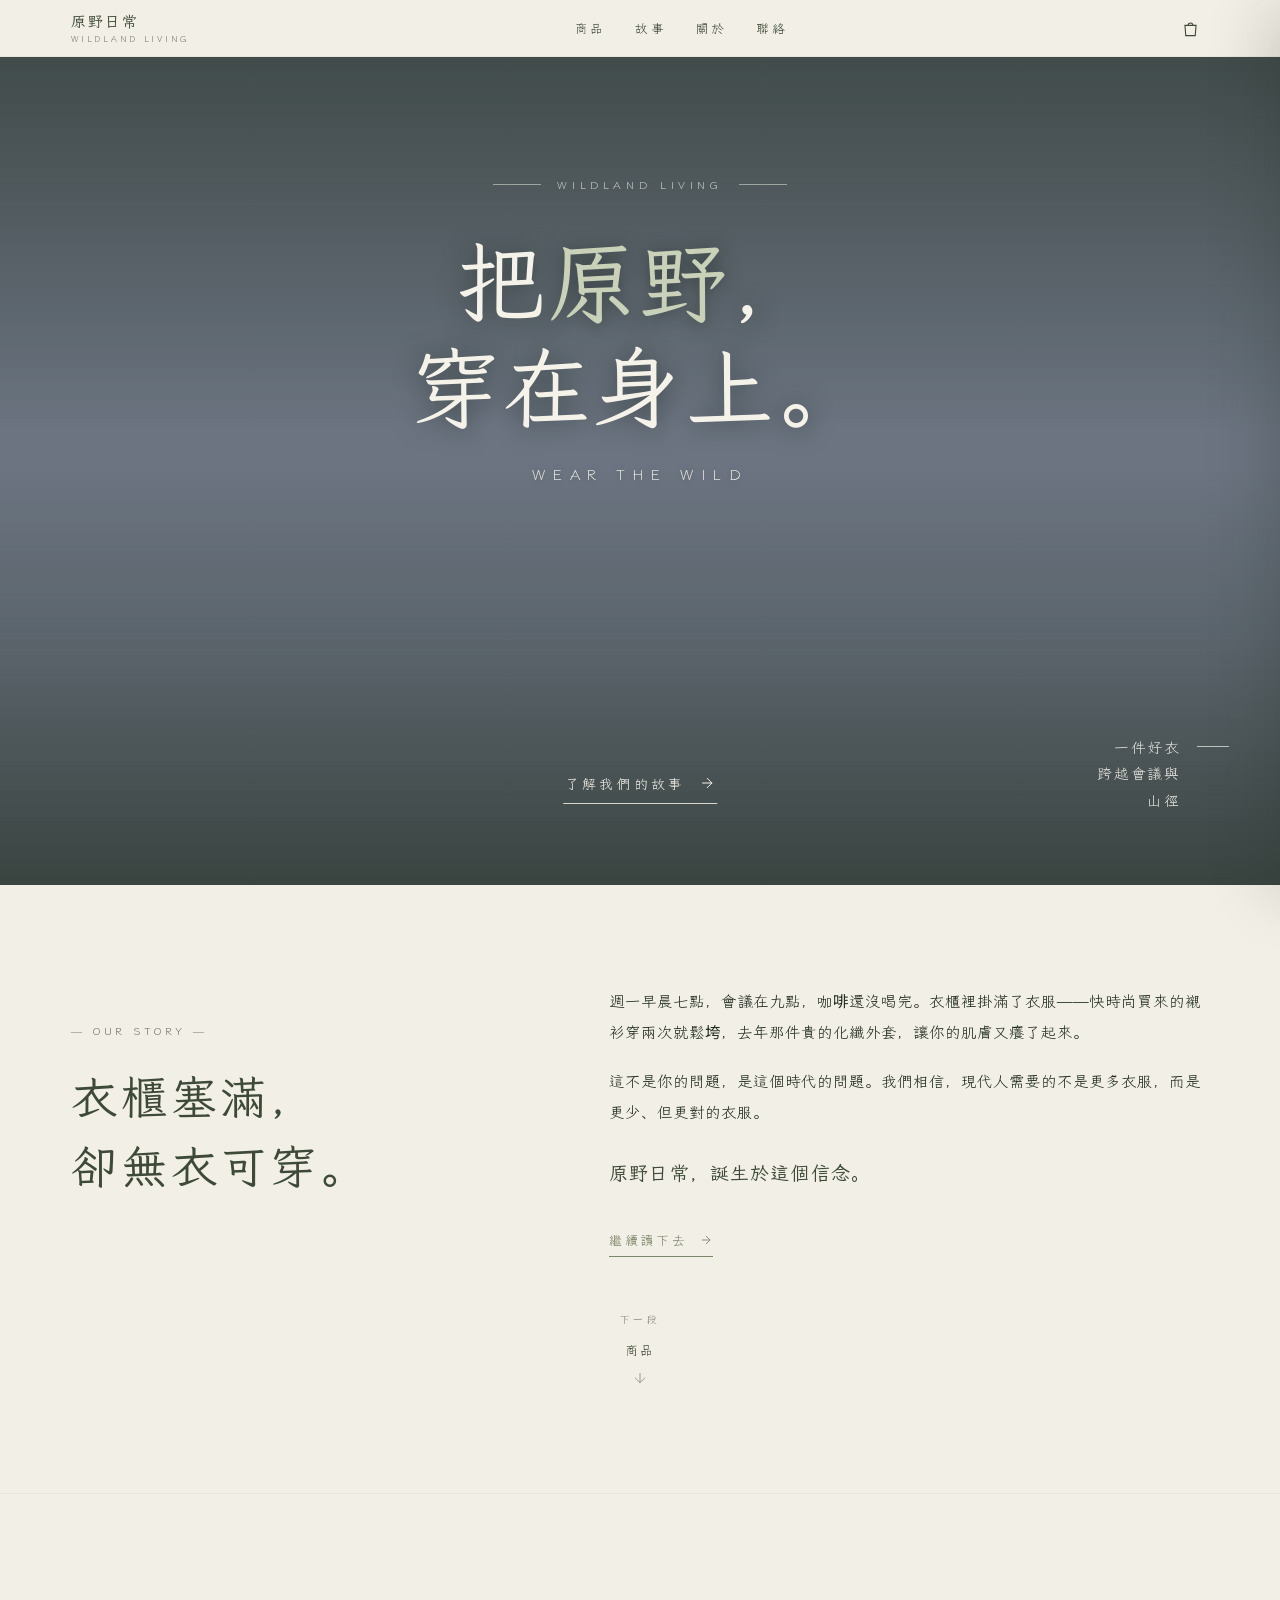
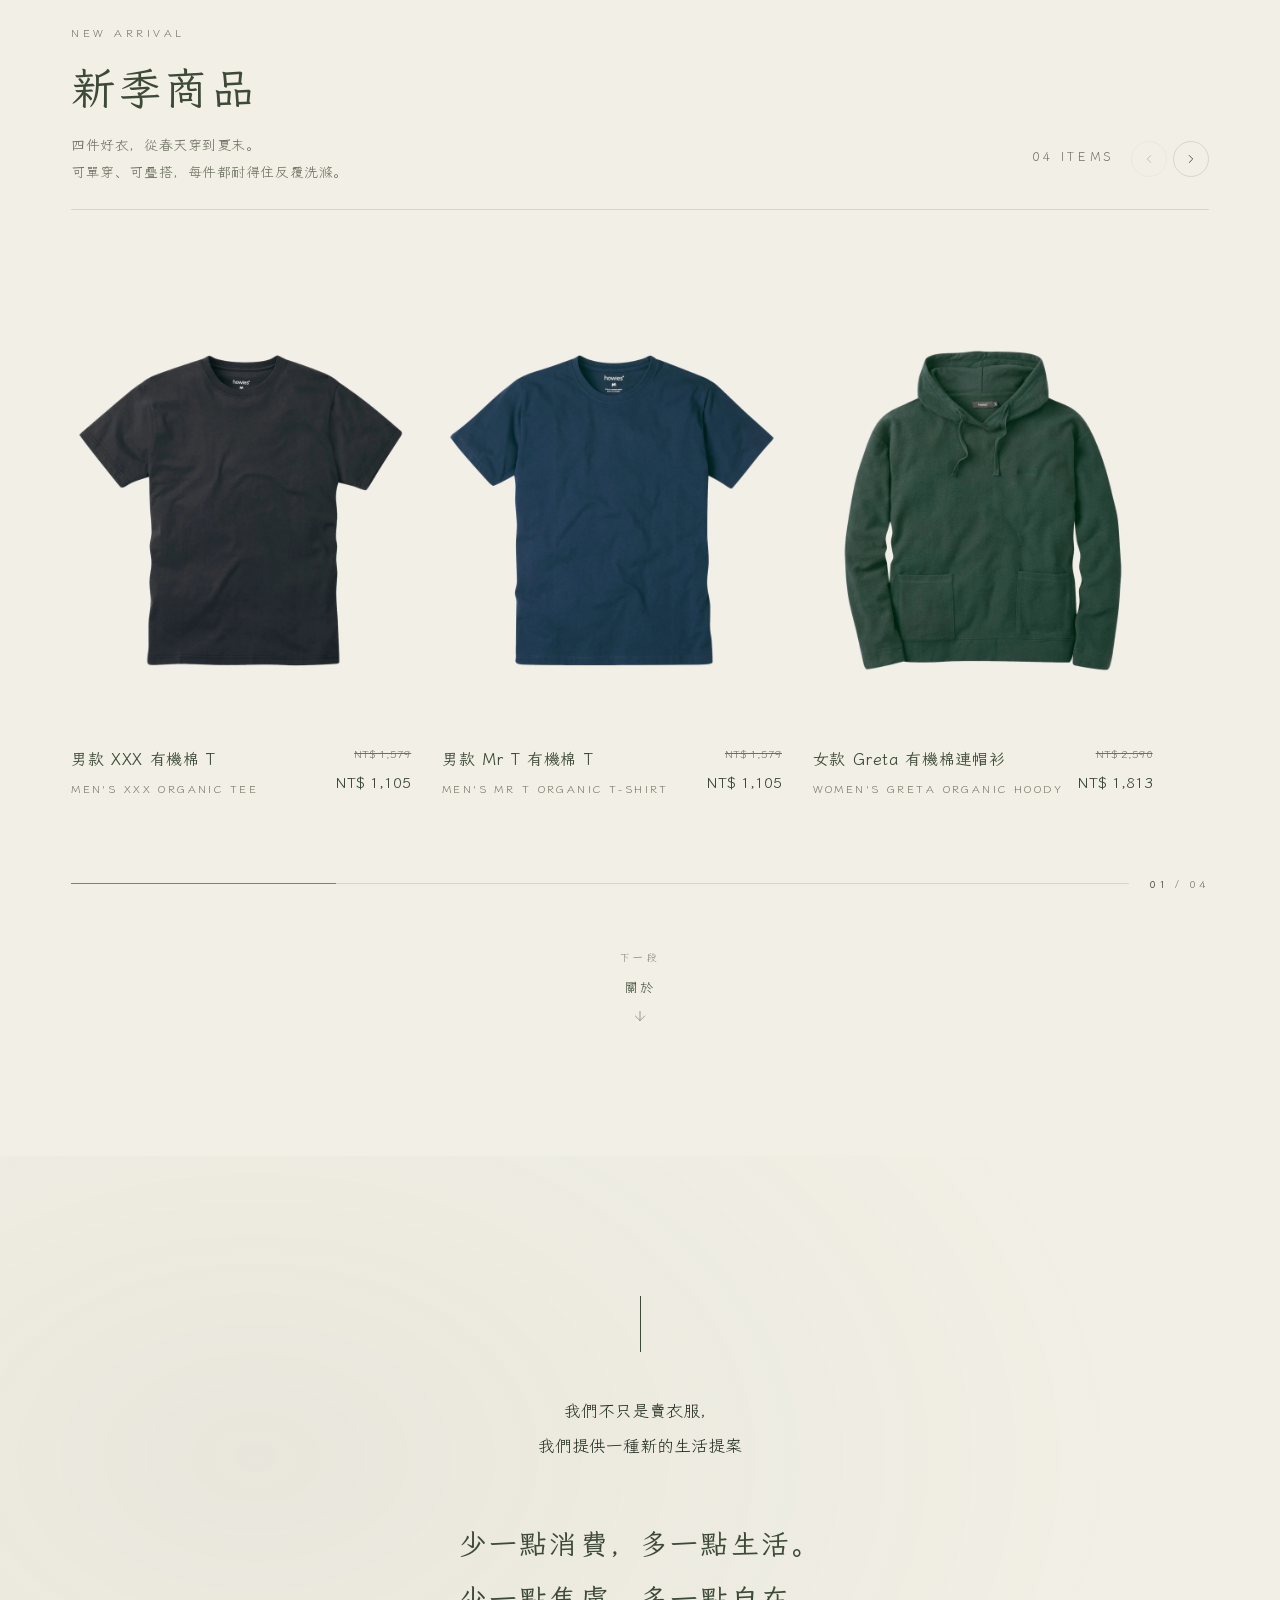
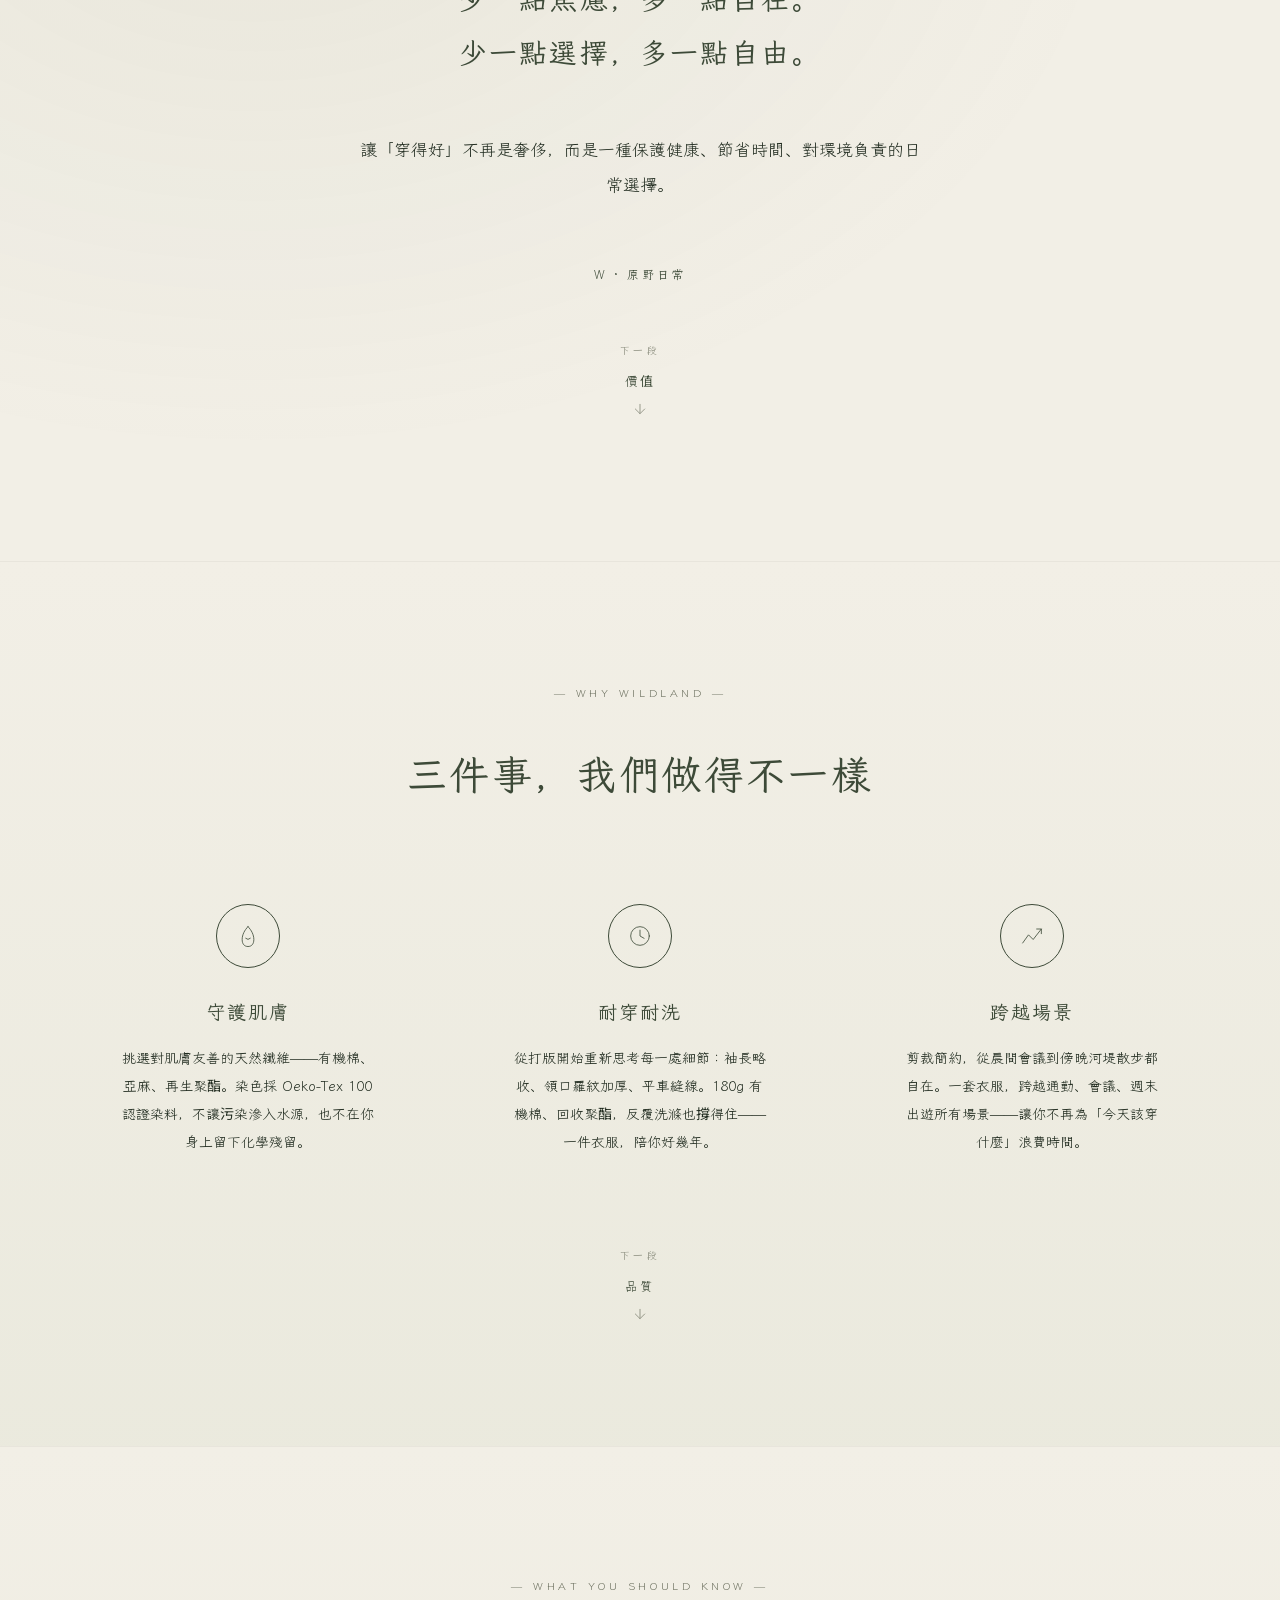
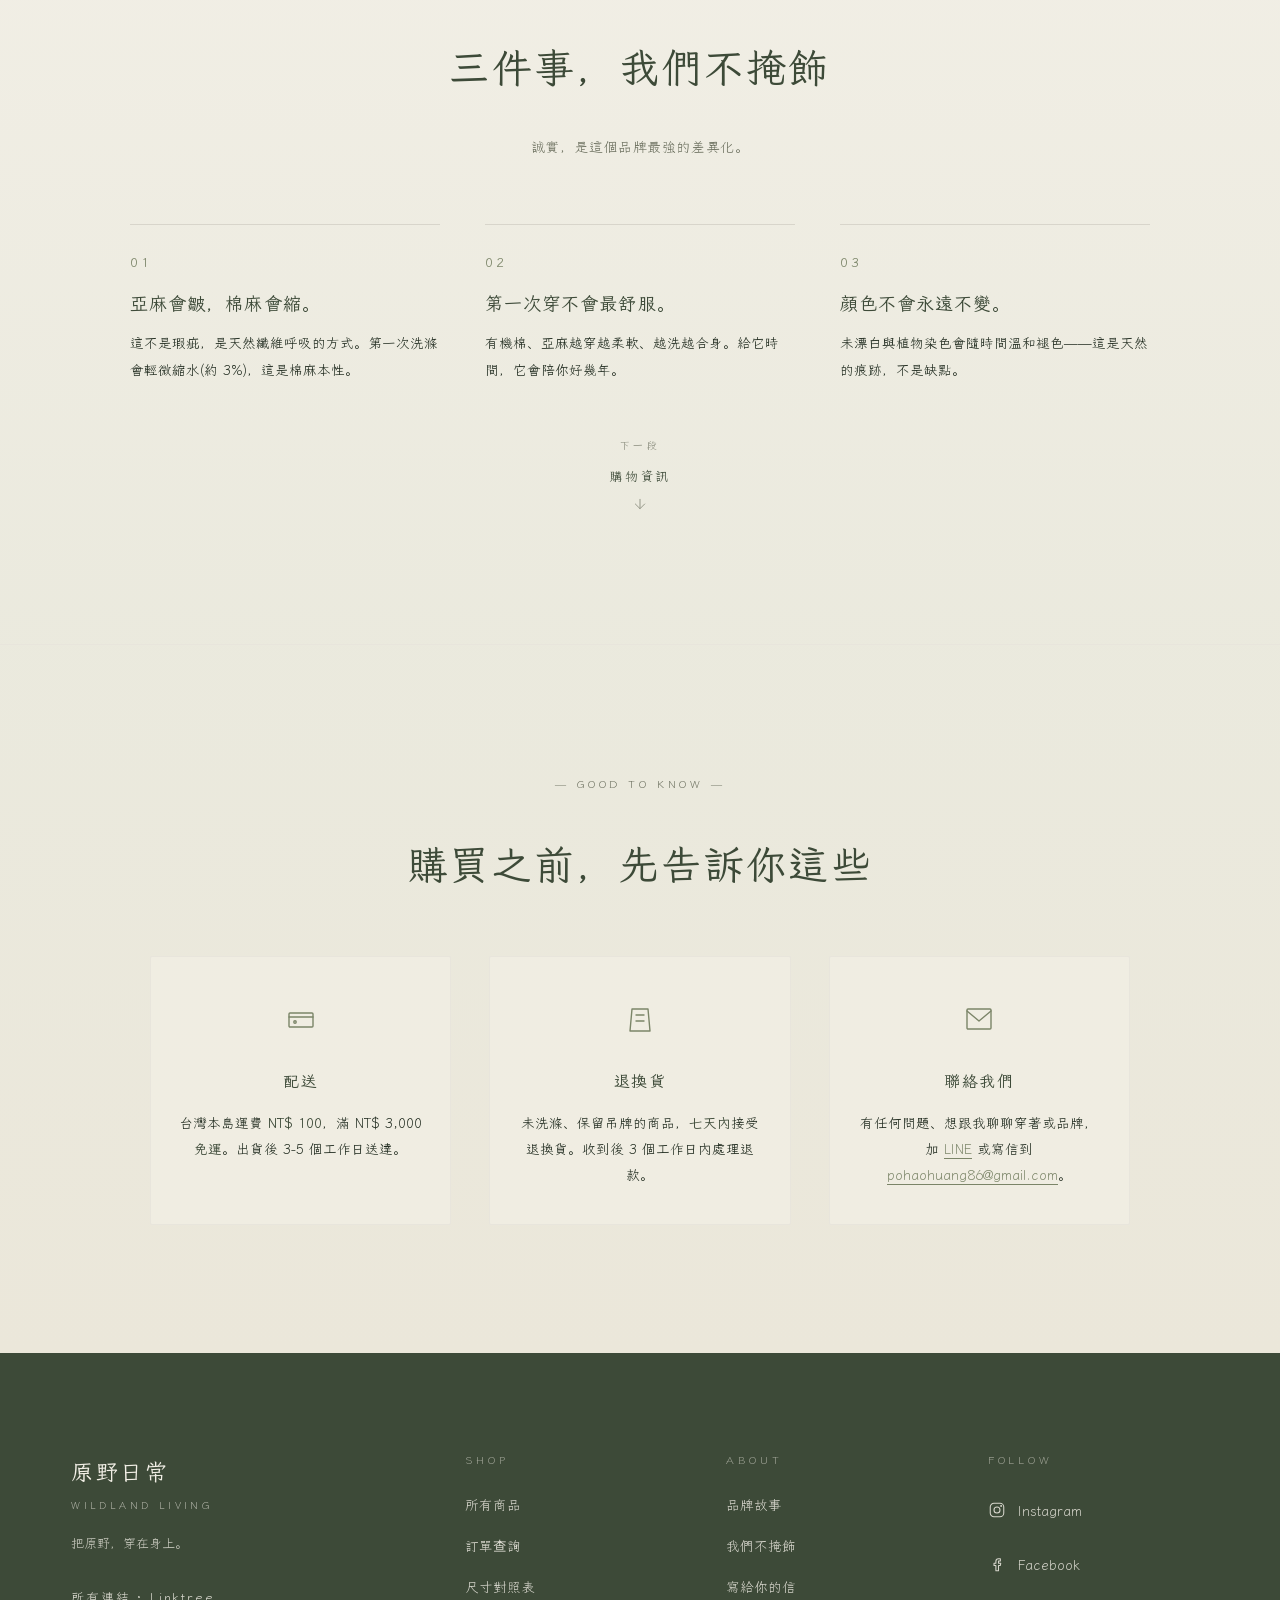
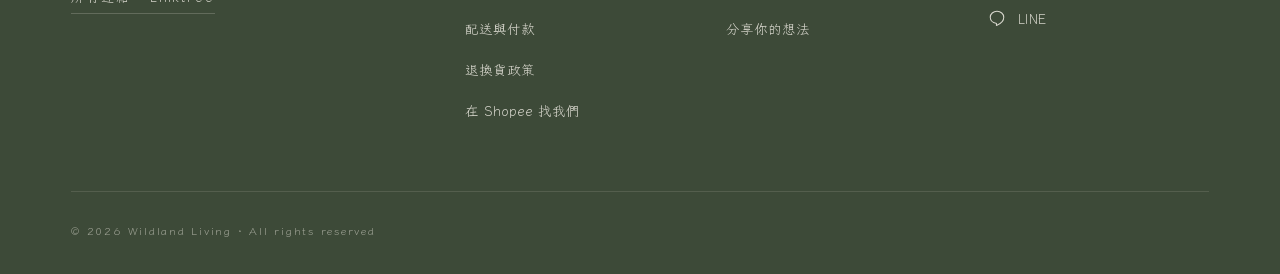
==== index.html @ 549a0d38 "Add files via upload" ====
<!DOCTYPE html>
<html lang="zh-Hant">
<head>
<meta charset="UTF-8" />
<meta name="viewport" content="width=device-width, initial-scale=1.0" />
<title>原野日常 Wildland Living｜把原野，穿在身上</title>
<meta name="description" content="一件好衣，從會議到山徑都自在。守護敏感肌、耐反覆洗滌——少一點消費，多一點生活。" />

<!-- Open Graph：分享到 Facebook、Line、Threads 時的預覽 -->
<meta property="og:type" content="website" />
<meta property="og:title" content="原野日常 Wildland Living｜把原野，穿在身上" />
<meta property="og:description" content="一件好衣，從會議到山徑都自在。守護敏感肌、耐反覆洗滌——少一點消費，多一點生活。" />
<meta property="og:site_name" content="原野日常 Wildland Living" />
<meta property="og:locale" content="zh_TW" />
<meta property="og:url" content="https://willie8601.github.io/wildland-living/" />
<meta property="og:image" content="https://willie8601.github.io/wildland-living/hero.jpg" />
<meta property="og:image:width" content="1440" />
<meta property="og:image:height" content="900" />
<meta property="og:image:alt" content="原野日常 Wildland Living — 晨霧中的林間小徑" />

<!-- Twitter Card -->
<meta name="twitter:card" content="summary_large_image" />
<meta name="twitter:title" content="原野日常 Wildland Living｜把原野，穿在身上" />
<meta name="twitter:description" content="一件好衣，從會議到山徑都自在。守護敏感肌、耐反覆洗滌——少一點消費，多一點生活。" />
<meta name="twitter:image" content="https://willie8601.github.io/wildland-living/hero.jpg" />

<!-- 主題色（手機書籤 / 行動瀏覽器 UI） -->
<meta name="theme-color" content="#7B8568" />

<!-- Favicon：「W」字母（Wildland 首字、base64 內嵌、無外部依賴） -->
<link rel="icon" type="image/svg+xml" href="[data-uri]" />
<link rel="apple-touch-icon" href="[data-uri]" />

<!-- 首屏 Hero 圖預載：讓瀏覽器最早就開始下載 -->
<link rel="preload" as="image" href="hero.jpg" fetchpriority="high" />

<!-- Klee One：中英文統一手書字體 -->
<link rel="preconnect" href="https://fonts.googleapis.com">
<link rel="preconnect" href="https://fonts.gstatic.com" crossorigin>
<link href="https://fonts.googleapis.com/css2?family=Klee+One:wght@400;600&family=Noto+Sans+TC:wght@300;400&display=swap" rel="stylesheet">

<link rel="stylesheet" href="style.css" />

<!-- ====================================================================
     結構化資料 JSON-LD：讓 Google / 社群平台理解品牌與商品
     維護提示：商品變動時，同步更新 PRODUCTS 陣列與下方 ItemList
     ==================================================================== -->
<script type="application/ld+json">
{
  "@context": "https://schema.org",
  "@graph": [
    {
      "@type": "Organization",
      "@id": "https://willie8601.github.io/wildland-living/#org",
      "name": "原野日常 Wildland Living",
      "alternateName": "Wildland Living",
      "url": "https://willie8601.github.io/wildland-living/",
      "logo": "https://willie8601.github.io/wildland-living/hero.jpg",
      "slogan": "把原野，穿在身上",
      "description": "為現代人而生的服飾品牌。少一點消費，多一點生活。挑選對肌膚友善的天然纖維，堅持耐穿耐洗的工藝。",
      "email": "pohaohuang86@gmail.com",
      "sameAs": [
        "https://www.instagram.com/wildland__living/",
        "https://www.facebook.com/profile.php?id=61588538243124",
        "https://lin.ee/xdo3l23",
        "https://linktr.ee/wildland_living"
      ]
    },
    {
      "@type": "WebSite",
      "@id": "https://willie8601.github.io/wildland-living/#site",
      "url": "https://willie8601.github.io/wildland-living/",
      "name": "原野日常 Wildland Living",
      "publisher": { "@id": "https://willie8601.github.io/wildland-living/#org" },
      "inLanguage": "zh-Hant"
    },
    {
      "@type": "ItemList",
      "name": "原野日常 商品總覽",
      "itemListElement": [
        {
          "@type": "ListItem",
          "position": 1,
          "item": {
            "@type": "Product",
            "name": "男款 XXX 有機棉 T",
            "alternateName": "Men's XXX Organic Tee",
            "sku": "001",
            "material": "100% 有機棉",
            "brand": { "@id": "https://willie8601.github.io/wildland-living/#org" },
            "countryOfOrigin": "BD",
            "offers": {
              "@type": "Offer",
              "priceCurrency": "TWD",
              "price": "1105",
              "availability": "https://schema.org/InStock"
            }
          }
        },
        {
          "@type": "ListItem",
          "position": 2,
          "item": {
            "@type": "Product",
            "name": "男款 Mr T 有機棉 T",
            "alternateName": "Men's Mr T Organic T-shirt",
            "sku": "002",
            "material": "100% 有機棉",
            "brand": { "@id": "https://willie8601.github.io/wildland-living/#org" },
            "countryOfOrigin": "IN",
            "offers": {
              "@type": "Offer",
              "priceCurrency": "TWD",
              "price": "1105",
              "availability": "https://schema.org/InStock"
            }
          }
        },
        {
          "@type": "ListItem",
          "position": 3,
          "item": {
            "@type": "Product",
            "name": "女款 Greta 有機棉連帽衫",
            "alternateName": "Women's Greta Organic Hoody",
            "sku": "003",
            "material": "100% 有機棉",
            "brand": { "@id": "https://willie8601.github.io/wildland-living/#org" },
            "countryOfOrigin": "PK",
            "offers": {
              "@type": "Offer",
              "priceCurrency": "TWD",
              "price": "1813",
              "availability": "https://schema.org/InStock"
            }
          }
        },
        {
          "@type": "ListItem",
          "position": 4,
          "item": {
            "@type": "Product",
            "name": "Ystwyth 機能運動外套（中性款）",
            "alternateName": "Ystwyth Active Jacket (unisex)",
            "sku": "004",
            "material": "100% 再生聚酯纖維",
            "brand": { "@id": "https://willie8601.github.io/wildland-living/#org" },
            "countryOfOrigin": "IN",
            "offers": {
              "@type": "Offer",
              "priceCurrency": "TWD",
              "price": "2580",
              "availability": "https://schema.org/InStock"
            }
          }
        }
      ]
    }
  ]
}
</script>
</head>
<body>

<!-- ====================================================================
     HEADER
     ==================================================================== -->
<header class="site-header">
  <div class="wrap site-header__inner">
    <a href="#top" class="brand-mark" aria-label="原野日常 首頁">
      <span class="brand-mark__zh">原野日常</span>
      <span class="brand-mark__en">WILDLAND LIVING</span>
    </a>

    <nav class="nav-primary" id="navPrimary">
      <a href="#products">商品</a>
      <a href="#story">故事</a>
      <a href="#about">關於</a>
      <a href="#contact">聯絡</a>
    </nav>

    <div class="header-tools">
      <button class="cart-btn" id="cartOpen" aria-label="購物車">
        <!-- Bag icon -->
        <svg viewBox="0 0 24 24" fill="none" stroke="currentColor" stroke-width="1.4">
          <path d="M5 8h14l-1 13H6L5 8z" />
          <path d="M9 8a3 3 0 116 0" />
        </svg>
        <span class="cart-count" id="cartCount" hidden>0</span>
      </button>
      <button class="menu-toggle" id="menuToggle" aria-label="選單" aria-expanded="false" aria-controls="menuOverlay">
        <span class="menu-toggle__icon" aria-hidden="true"></span>
        <span class="menu-toggle__label">
          <span class="menu-toggle__label-open">MENU</span>
          <span class="menu-toggle__label-close">CLOSE</span>
        </span>
      </button>
    </div>
  </div>
</header>

<!-- ====================================================================
     全螢幕選單覆蓋（行動版）
     ==================================================================== -->
<nav class="menu-overlay" id="menuOverlay" aria-label="主選單" aria-hidden="true">
  <div class="menu-overlay__inner">

    <!-- 平鋪長列表：故事 / 關於 / 男款▾ / 女款▾ / 購物車 / 尺寸對照表 / Shopee / Linktree / 聯絡 -->
    <ul class="menu-list">
      <li>
        <a href="#story" data-menu-link>
          <span class="menu-list__zh">故事</span>
          <span class="menu-list__en">Story</span>
        </a>
      </li>
      <li>
        <a href="#about" data-menu-link>
          <span class="menu-list__zh">關於</span>
          <span class="menu-list__en">About</span>
        </a>
      </li>
      <li>
        <details>
          <summary>
            <span class="menu-list__zh">男款</span>
            <span class="menu-list__en">Men</span>
            <span class="menu-list__chevron" aria-hidden="true">+</span>
          </summary>
          <ul class="menu-list__sub">
            <li><a href="#products" data-menu-link data-scroll-to-no="001">
              <span class="menu-list__sub-zh">上衣</span>
              <span class="menu-list__sub-en">Tops</span>
            </a></li>
            <li><a href="#products" data-menu-link data-scroll-to-no="004">
              <span class="menu-list__sub-zh">外套</span>
              <span class="menu-list__sub-en">Outerwear</span>
            </a></li>
          </ul>
        </details>
      </li>
      <li>
        <details>
          <summary>
            <span class="menu-list__zh">女款</span>
            <span class="menu-list__en">Women</span>
            <span class="menu-list__chevron" aria-hidden="true">+</span>
          </summary>
          <ul class="menu-list__sub">
            <li><a href="#products" data-menu-link data-scroll-to-no="003">
              <span class="menu-list__sub-zh">上衣</span>
              <span class="menu-list__sub-en">Tops</span>
            </a></li>
            <li><a href="#products" data-menu-link data-scroll-to-no="004">
              <span class="menu-list__sub-zh">外套</span>
              <span class="menu-list__sub-en">Outerwear</span>
            </a></li>
          </ul>
        </details>
      </li>
      <li>
        <a href="#" data-menu-link data-action="openOrderLookup">
          <span class="menu-list__zh">訂單查詢</span>
          <span class="menu-list__en">Order Status</span>
        </a>
      </li>
      <li>
        <a href="#" data-menu-link data-action="openSizeChart">
          <span class="menu-list__zh">尺寸對照表</span>
          <span class="menu-list__en">Size Guide</span>
        </a>
      </li>
      <li>
        <a href="#contact" data-menu-link>
          <span class="menu-list__zh">聯絡</span>
          <span class="menu-list__en">Contact</span>
        </a>
      </li>
    </ul>

    <!-- 底部：品牌字樣 + 外部連結 + 社群 -->
    <div class="menu-overlay__foot">
      <div class="menu-overlay__brand">
        <span class="menu-overlay__brand-zh">原野日常</span>
        <span class="menu-overlay__brand-en">WILDLAND LIVING</span>
      </div>

      <div class="menu-overlay__external">
        <a href="https://shopee.tw/pohaohuang86" target="_blank" rel="noopener">在 Shopee 找我們</a>
        <a href="https://linktr.ee/wildland_living" target="_blank" rel="noopener">所有連結 · Linktree</a>
      </div>

      <div class="menu-overlay__social">
        <a href="https://www.instagram.com/wildland__living/" target="_blank" rel="noopener" aria-label="Instagram">
          <svg viewBox="0 0 24 24" fill="none" stroke="currentColor" stroke-width="1.4">
            <rect x="3" y="3" width="18" height="18" rx="5"/>
            <circle cx="12" cy="12" r="4"/>
            <circle cx="17.5" cy="6.5" r="0.6" fill="currentColor"/>
          </svg>
        </a>
        <a href="https://www.facebook.com/profile.php?id=61588538243124" target="_blank" rel="noopener" aria-label="Facebook">
          <svg viewBox="0 0 24 24" fill="none" stroke="currentColor" stroke-width="1.4" stroke-linejoin="round">
            <path d="M14 8h2.5V5H14c-2 0-3.5 1.5-3.5 3.5V11H8v3h2.5v7H14v-7h2.5l.5-3H14V8.5C14 8.2 14.2 8 14 8z"/>
          </svg>
        </a>
        <a href="https://lin.ee/xdo3l23" target="_blank" rel="noopener" aria-label="LINE">
          <svg viewBox="0 0 24 24" fill="none" stroke="currentColor" stroke-width="1.4" stroke-linejoin="round">
            <path d="M21 11c0-4.4-4-8-9-8s-9 3.6-9 8c0 3.9 3.2 7.2 7.5 7.9.3.1.7.2.8.5.1.3.1.7 0 1l-.1.8c0 .2-.2.9.8.5s5.3-3.1 7.2-5.3C20.4 14.9 21 13 21 11z"/>
          </svg>
        </a>
      </div>
    </div>
  </div>
</nav>

<main id="top">

<!-- ====================================================================
     HERO
     ==================================================================== -->
<section class="hero">
  <!--
    Hero — 風景敘事版
    照片：挪威 Lofoten 霧中公路（Photo by Niklas on Unsplash）
    版面：上中標題 + 左下短句 + 右下小字 + 中央底部 CTA
    視覺邏輯：照片中段的公路引導視線進入畫面，文字分布讓視線繞一圈
  -->
  <div class="hero__media" aria-hidden="true">
    <img src="hero.jpg"
         srcset="hero-mobile.jpg 1400w, hero.jpg 1920w"
         sizes="100vw"
         alt="霧中蜿蜒的公路通往遠方的雪山"
         class="hero__img"
         loading="eager" fetchpriority="high" decoding="async"
         width="1920" height="1280" />
  </div>

  <!-- 文字層 -->
  <div class="hero__content">
    <div class="hero__content-inner">

      <!-- 上方：主標題區，置中、上半幅留白處 -->
      <div class="hero__head">
        <div class="hero__eyebrow">
          <span class="hero__eyebrow-line"></span>
          <span>Wildland Living</span>
          <span class="hero__eyebrow-line"></span>
        </div>
        <h1 class="hero__title">
          把<em>原野</em>，<br />
          穿在身上。
        </h1>
        <div class="hero__en">WEAR THE WILD</div>
      </div>

      <!-- 中下：CTA，疊在公路前段 -->
      <div class="hero__cta-wrap">
        <a href="#story" class="hero__cta-single">
          <span>了解我們的故事</span>
          <svg viewBox="0 0 24 24" fill="none" stroke="currentColor" stroke-width="1.5" stroke-linecap="round" stroke-linejoin="round" aria-hidden="true">
            <line x1="5" y1="12" x2="19" y2="12"/>
            <polyline points="12 5 19 12 12 19"/>
          </svg>
        </a>
      </div>

      <!-- 右下：副標金句 -->
      <div class="hero__sub-right">
        <p>一件好衣<br/>跨越會議與山徑</p>
        <span class="hero__sub-line"></span>
      </div>

    </div>
  </div>
</section>

<!-- ====================================================================
     01 · 品牌故事鉤子 STORY HOOK
     第一個內容——共鳴痛點，是內容電商的入口
     ==================================================================== -->
<section class="story" id="story">
  <div class="wrap story__grid">
    <div class="story__title-col fade-up">
      <span class="eyebrow">— Our Story —</span>
      <h2 class="story__title">
        衣櫃塞滿，<br />卻無衣可穿。
      </h2>
    </div>

    <div class="story__body fade-up">
      <div class="story__lede">
        <p>週一早晨七點，會議在九點，咖啡還沒喝完。衣櫃裡掛滿了衣服——快時尚買來的襯衫穿兩次就鬆垮，去年那件貴的化纖外套，讓你的肌膚又癢了起來。</p>
        <p>這不是你的問題，是這個時代的問題。我們相信，現代人需要的不是更多衣服，而是更少、但更對的衣服。</p>
        <p class="story__highlight">原野日常，誕生於這個信念。</p>
      </div>
      <a href="#about" class="story__link">
        繼續讀下去
        <svg viewBox="0 0 24 24" fill="none" stroke="currentColor" stroke-width="1.5">
          <line x1="5" y1="12" x2="19" y2="12"/>
          <polyline points="12 5 19 12 12 19"/>
        </svg>
      </a>
    </div>
  </div>
</section>

<!-- ====================================================================
     02 · 新品 PRODUCTS — 共鳴痛點後，先看到貨（讓訪客知道你賣什麼）
     ==================================================================== -->
<section class="products" id="products">
  <div class="wrap">
    <div class="section-head fade-up">
      <div class="section-head__title">
        <span class="eyebrow">New Arrival</span>
        <h2>新季商品</h2>
        <p class="section-head__lede">四件好衣，從春天穿到夏末。<br />可單穿、可疊搭，每件都耐得住反覆洗滌。</p>
      </div>
      <div class="products__nav">
        <span class="section-head__meta" id="productCount">04 items</span>
        <div class="products__arrows" aria-hidden="true">
          <button class="products__arrow" id="prodPrev" aria-label="上一個商品">
            <svg viewBox="0 0 24 24" fill="none" stroke="currentColor" stroke-width="1.5" stroke-linecap="round" stroke-linejoin="round">
              <polyline points="15 6 9 12 15 18"/>
            </svg>
          </button>
          <button class="products__arrow" id="prodNext" aria-label="下一個商品">
            <svg viewBox="0 0 24 24" fill="none" stroke="currentColor" stroke-width="1.5" stroke-linecap="round" stroke-linejoin="round">
              <polyline points="9 6 15 12 9 18"/>
            </svg>
          </button>
        </div>
      </div>
    </div>
  </div>

  <!-- 軌道包進 wrap，跟其他區塊一樣對齊邊距 -->
  <div class="wrap">
    <div class="products__track-wrap">
      <div class="products__track" id="productGrid">
        <!-- 由 JS 渲染商品卡 -->
      </div>
    </div>
  </div>

  <div class="wrap">
    <div class="products__progress" aria-hidden="true">
      <div class="products__progress-bar"><span id="prodProgress"></span></div>
      <span class="products__progress-text"><span id="prodCurrent">01</span> / <span id="prodTotal">04</span></span>
    </div>
  </div>
</section>

<!-- ====================================================================
     03 · 寫給你的信 FOUNDER — 看到商品後，認識品牌的人是誰
     ==================================================================== -->
<section class="founder" id="about">
  <div class="wrap founder__inner">
    <h2 class="sr-only">寫給你的信</h2>
    <span class="founder__mark fade-up" aria-hidden="true"></span>

    <blockquote class="founder__quote fade-up">
      <p>我們不只是賣衣服，<br />我們提供一種新的生活提案</p>
      <p class="founder__creed">
        少一點消費，多一點生活。<br />
        少一點焦慮，多一點自在。<br />
        少一點選擇，多一點自由。
      </p>
      <p>讓「穿得好」不再是奢侈，而是一種保護健康、節省時間、對環境負責的日常選擇。</p>
    </blockquote>

    <div class="founder__sign fade-up">
      <span class="founder__sign-name">W · 原野日常</span>
    </div>
  </div>
</section>

<!-- ====================================================================
     04 · 三大價值主張 VALUES — 信念說完了，講做法
     ==================================================================== -->
<section class="values" id="values">
  <div class="wrap">
    <div class="section-head section-head--center fade-up">
      <span class="eyebrow">— Why Wildland —</span>
      <h2>三件事，我們做得不一樣</h2>
    </div>

    <div class="values__grid">
      <article class="value-card fade-up">
        <div class="value-card__icon">
          <svg viewBox="0 0 48 48" fill="none" stroke="currentColor" stroke-width="1.4" stroke-linecap="round" stroke-linejoin="round">
            <path d="M24 8 C 18 14, 14 22, 14 30 C 14 38, 18 42, 24 42 C 30 42, 34 38, 34 30 C 34 22, 30 14, 24 8 Z"/>
            <path d="M20 28 Q 24 32 28 28"/>
          </svg>
        </div>
        <h3>守護肌膚</h3>
        <p>挑選對肌膚友善的天然纖維——有機棉、亞麻、再生聚酯。染色採 Oeko-Tex 100 認證染料，不讓污染滲入水源，也不在你身上留下化學殘留。</p>
      </article>

      <article class="value-card fade-up" style="transition-delay:.1s">
        <div class="value-card__icon">
          <svg viewBox="0 0 48 48" fill="none" stroke="currentColor" stroke-width="1.4" stroke-linecap="round" stroke-linejoin="round">
            <circle cx="24" cy="24" r="16"/>
            <polyline points="24 14 24 24 31 28"/>
          </svg>
        </div>
        <h3>耐穿耐洗</h3>
        <p>從打版開始重新思考每一處細節：袖長略收、領口羅紋加厚、平車縫線。180g 有機棉、回收聚酯，反覆洗滌也撐得住——一件衣服，陪你好幾年。</p>
      </article>

      <article class="value-card fade-up" style="transition-delay:.2s">
        <div class="value-card__icon">
          <svg viewBox="0 0 48 48" fill="none" stroke="currentColor" stroke-width="1.4" stroke-linecap="round" stroke-linejoin="round">
            <path d="M8 36 L 18 22 L 26 30 L 40 12"/>
            <polyline points="32 12 40 12 40 20"/>
          </svg>
        </div>
        <h3>跨越場景</h3>
        <p>剪裁簡約，從晨間會議到傍晚河堤散步都自在。一套衣服，跨越通勤、會議、週末出遊所有場景——讓你不再為「今天該穿什麼」浪費時間。</p>
      </article>
    </div>
  </div>
</section>

<!-- ====================================================================
     05 · 品質誠實 QUALITY — 不掩飾缺點，更深一層信任
     ==================================================================== -->
<section class="quality" id="quality">
  <div class="wrap">
    <div class="section-head section-head--center fade-up">
      <span class="eyebrow">— What You Should Know —</span>
      <h2>三件事，我們不掩飾</h2>
      <p class="section-head__lede">誠實，是這個品牌最強的差異化。</p>
    </div>

    <div class="quality__grid">
      <div class="quality__item fade-up">
        <span class="quality__num">01</span>
        <h4>亞麻會皺，棉麻會縮。</h4>
        <p>這不是瑕疵，是天然纖維呼吸的方式。第一次洗滌會輕微縮水(約 3%)，這是棉麻本性。</p>
      </div>
      <div class="quality__item fade-up" style="transition-delay:.08s">
        <span class="quality__num">02</span>
        <h4>第一次穿不會最舒服。</h4>
        <p>有機棉、亞麻越穿越柔軟、越洗越合身。給它時間，它會陪你好幾年。</p>
      </div>
      <div class="quality__item fade-up" style="transition-delay:.16s">
        <span class="quality__num">03</span>
        <h4>顏色不會永遠不變。</h4>
        <p>未漂白與植物染色會隨時間溫和褪色——這是天然的痕跡，不是缺點。</p>
      </div>
    </div>
  </div>
</section>

<!-- ====================================================================
     06 · 購物資訊 — 政策、運費、聯絡（冷資訊放在頁尾）
     ==================================================================== -->
<section class="info" id="promises">
  <div class="wrap">
    <div class="section-head section-head--center fade-up">
      <span class="eyebrow">— Good to Know —</span>
      <h2>購買之前，先告訴你這些</h2>
    </div>

    <div class="info__grid">
      <div class="info__item fade-up">
        <div class="info__icon">
          <svg viewBox="0 0 32 32" fill="none" stroke="currentColor" stroke-width="1.4" stroke-linecap="round" stroke-linejoin="round">
            <rect x="4" y="10" width="24" height="14" rx="1"/>
            <path d="M 4 14 L 28 14"/>
            <circle cx="10" cy="19" r="1.2"/>
          </svg>
        </div>
        <h4>配送</h4>
        <p>台灣本島運費 <strong>NT$ 100</strong>，滿 NT$ 3,000 <strong>免運</strong>。<br class="mobile-only">出貨後 3-5 個工作日送達。</p>
      </div>

      <div class="info__item fade-up" style="transition-delay:.08s">
        <div class="info__icon">
          <svg viewBox="0 0 32 32" fill="none" stroke="currentColor" stroke-width="1.4" stroke-linecap="round" stroke-linejoin="round">
            <path d="M 8 6 L 24 6 L 26 28 L 6 28 Z"/>
            <path d="M 12 12 L 20 12"/>
            <path d="M 12 18 L 20 18"/>
          </svg>
        </div>
        <h4>退換貨</h4>
        <p>未洗滌、保留吊牌的商品，<strong>七天內</strong>接受退換貨。<br class="mobile-only">收到後 3 個工作日內處理退款。</p>
      </div>

      <div class="info__item fade-up" style="transition-delay:.16s">
        <div class="info__icon">
          <svg viewBox="0 0 32 32" fill="none" stroke="currentColor" stroke-width="1.4" stroke-linecap="round" stroke-linejoin="round">
            <path d="M 4 8 L 16 18 L 28 8"/>
            <rect x="4" y="6" width="24" height="20" rx="1"/>
          </svg>
        </div>
        <h4>聯絡我們</h4>
        <p>有任何問題、想跟我聊聊穿著或品牌，<br class="mobile-only">加 <a href="https://lin.ee/xdo3l23" target="_blank" rel="noopener">LINE</a> 或寫信到 <a href="mailto:pohaohuang86@gmail.com">pohaohuang86@gmail.com</a>。</p>
      </div>
    </div>
  </div>
</section>

</main>

<!-- ====================================================================
     Scroll Spy 進度指示器 — 桌機左側、顯示目前在哪一段
     6 個 section：故事 / 商品 / 關於 / 價值 / 品質 / 購物資訊
     ==================================================================== -->
<nav class="scroll-spy" id="scrollSpy" aria-label="頁面區段導覽">
  <ul>
    <li><a href="#story"    data-spy="story"    aria-label="故事"><span class="scroll-spy__dot"></span><span class="scroll-spy__label">故事</span></a></li>
    <li><a href="#products" data-spy="products" aria-label="商品"><span class="scroll-spy__dot"></span><span class="scroll-spy__label">商品</span></a></li>
    <li><a href="#about"    data-spy="about"    aria-label="關於"><span class="scroll-spy__dot"></span><span class="scroll-spy__label">關於</span></a></li>
    <li><a href="#values"   data-spy="values"   aria-label="價值"><span class="scroll-spy__dot"></span><span class="scroll-spy__label">價值</span></a></li>
    <li><a href="#quality"  data-spy="quality"  aria-label="品質"><span class="scroll-spy__dot"></span><span class="scroll-spy__label">品質</span></a></li>
    <li><a href="#promises" data-spy="promises" aria-label="購物資訊"><span class="scroll-spy__dot"></span><span class="scroll-spy__label">購物資訊</span></a></li>
  </ul>
</nav>

<!-- ====================================================================
     回頂浮動按鈕 — 滑超過第一屏才顯示
     ==================================================================== -->
<button type="button" class="back-to-top" id="backToTop" aria-label="回到頂端" hidden>
  <svg viewBox="0 0 24 24" fill="none" stroke="currentColor" stroke-width="1.6" stroke-linecap="round" stroke-linejoin="round" aria-hidden="true">
    <line x1="12" y1="19" x2="12" y2="5"/>
    <polyline points="5 12 12 5 19 12"/>
  </svg>
</button>


<!-- ====================================================================
     FOOTER
     ==================================================================== -->
<footer class="footer" id="contact">
  <div class="wrap">
    <div class="footer__grid">
      <div class="footer__col footer__col--brand">
        <div class="footer__brand">
          原野日常
          <small>WILDLAND LIVING</small>
        </div>
        <p class="footer__tag">
          把原野，穿在身上。
        </p>
        <a href="https://linktr.ee/wildland_living" target="_blank" rel="noopener" class="footer__linktree">
          所有連結 · Linktree
        </a>
      </div>

      <div class="footer__col">
        <h4>SHOP</h4>
        <ul>
          <li><a href="#products">所有商品</a></li>
          <li><a href="#" id="footerOrderLookup">訂單查詢</a></li>
          <li><a href="#" id="footerSizeChart">尺寸對照表</a></li>
          <li><a href="#promises">配送與付款</a></li>
          <li><a href="#promises">退換貨政策</a></li>
          <li><a href="https://shopee.tw/pohaohuang86" target="_blank" rel="noopener">在 Shopee 找我們</a></li>
        </ul>
      </div>

      <div class="footer__col">
        <h4>ABOUT</h4>
        <ul>
          <li><a href="#story">品牌故事</a></li>
          <li><a href="#quality">我們不掩飾</a></li>
          <li><a href="#about">寫給你的信</a></li>
          <li><a href="https://willie8601.github.io/feedback-form/" target="_blank" rel="noopener">分享你的想法</a></li>
        </ul>
      </div>

      <div class="footer__col">
        <h4>FOLLOW</h4>
        <ul class="social-list">
          <li>
            <a href="https://www.instagram.com/wildland__living/" target="_blank" rel="noopener" aria-label="Instagram">
              <svg viewBox="0 0 24 24" fill="none" stroke="currentColor" stroke-width="1.4">
                <rect x="3" y="3" width="18" height="18" rx="5"/>
                <circle cx="12" cy="12" r="4"/>
                <circle cx="17.5" cy="6.5" r="0.6" fill="currentColor"/>
              </svg>
              <span>Instagram</span>
            </a>
          </li>
          <li>
            <a href="https://www.facebook.com/profile.php?id=61588538243124" target="_blank" rel="noopener" aria-label="Facebook">
              <svg viewBox="0 0 24 24" fill="none" stroke="currentColor" stroke-width="1.4" stroke-linejoin="round">
                <path d="M14 8h2.5V5H14c-2 0-3.5 1.5-3.5 3.5V11H8v3h2.5v7H14v-7h2.5l.5-3H14V8.5C14 8.2 14.2 8 14 8z"/>
              </svg>
              <span>Facebook</span>
            </a>
          </li>
          <li>
            <a href="https://lin.ee/xdo3l23" target="_blank" rel="noopener" aria-label="LINE 官方帳號">
              <svg viewBox="0 0 24 24" fill="none" stroke="currentColor" stroke-width="1.4" stroke-linejoin="round">
                <path d="M21 11c0-4.4-4-8-9-8s-9 3.6-9 8c0 3.9 3.2 7.2 7.5 7.9.3.1.7.2.8.5.1.3.1.7 0 1l-.1.8c0 .2-.2.9.8.5s5.3-3.1 7.2-5.3C20.4 14.9 21 13 21 11z"/>
              </svg>
              <span>LINE</span>
            </a>
          </li>
        </ul>
      </div>
    </div>

    <div class="footer__bottom">
      <span>© 2026 Wildland Living · All rights reserved</span>
    </div>
  </div>
</footer>

<!-- ====================================================================
     商品詳情 MODAL
     ==================================================================== -->
<div class="modal-overlay" id="modalOverlay"></div>
<div class="modal" id="productModal" role="dialog" aria-modal="true">
  <button class="modal__close" id="modalClose" aria-label="關閉">
    <svg viewBox="0 0 24 24" fill="none" stroke="currentColor" stroke-width="1.5">
      <line x1="6" y1="6" x2="18" y2="18"/>
      <line x1="18" y1="6" x2="6" y2="18"/>
    </svg>
  </button>
  <div class="modal__grid" id="modalContent"><!-- 由 JS 渲染 --></div>
</div>

<!-- ====================================================================
     購物車 DRAWER
     ==================================================================== -->
<div class="cart-drawer" id="cartDrawer" role="dialog" aria-modal="true">
  <div class="cart-drawer__head">
    <h3>購物車 <small>CART</small></h3>
    <button class="modal__close" id="cartClose" style="position: static;" aria-label="關閉">
      <svg viewBox="0 0 24 24" fill="none" stroke="currentColor" stroke-width="1.5">
        <line x1="6" y1="6" x2="18" y2="18"/>
        <line x1="18" y1="6" x2="6" y2="18"/>
      </svg>
    </button>
  </div>
  <div class="cart-drawer__body" id="cartBody">
    <!-- 由 JS 渲染 -->
  </div>
  <div class="cart-drawer__foot" id="cartFoot" style="display: none;">
    <dl class="cart-total">
      <dt>小計 SUBTOTAL</dt>
      <dd id="cartTotal">NT$ 0</dd>
    </dl>
    <p class="cart-shipping-note">運費將於結帳時計算</p>
    <button class="checkout-btn" id="goCheckout">前往結帳 CHECKOUT</button>
  </div>
</div>

<!-- ====================================================================
     結帳頁 CHECKOUT
     ==================================================================== -->
<section class="checkout-page" id="checkoutPage">
  <header class="checkout-header">
    <button class="checkout-back" id="checkoutBack">
      <svg viewBox="0 0 24 24" fill="none" stroke="currentColor" stroke-width="1.5">
        <polyline points="15 6 9 12 15 18"/>
      </svg>
      回上一頁
    </button>
    <a href="#top" class="brand-mark">
      <span class="brand-mark__zh">原野日常</span>
      <span class="brand-mark__en">WILDLAND LIVING</span>
    </a>
    <span style="width:80px;"></span>
  </header>

  <div class="checkout-body">
    <aside class="checkout-summary">
      <div class="checkout-chapter">— I · YOUR PICKS —</div>
      <h4>你選的這幾件</h4>

      <p class="checkout-intro">謝謝你信任我們，為你的衣櫃留一塊原野。</p>

      <div id="summaryItems"><!-- JS render --></div>
      <div class="summary-totals" id="summaryTotals">
        <div class="summary-row">
          <span>商品小計</span>
          <span id="sumSubtotal">NT$ 0</span>
        </div>
        <div class="summary-row">
          <span>運費</span>
          <span id="sumShipping">NT$ 100</span>
        </div>
        <div class="summary-row summary-row--final">
          <span>合計</span>
          <span id="sumFinal">NT$ 0</span>
        </div>
      </div>
    </aside>

    <form class="checkout-form" id="checkoutForm" novalidate>
      <div class="checkout-chapter">— II · YOUR DETAILS —</div>
      <h4 class="checkout-form-title">填寫資訊</h4>

      <section>
        <h3><i>01</i>留下你的聯絡方式</h3>
        <div class="form-grid form-grid--full">
          <div class="field field--float">
            <input type="email" name="email" id="fEmail" required placeholder=" ">
            <label for="fEmail">Email</label>
          </div>
        </div>
        <div class="form-grid">
          <div class="field field--float">
            <input type="text" name="name" id="fName" required placeholder=" ">
            <label for="fName">姓名</label>
          </div>
          <div class="field field--float">
            <input type="tel" name="phone" id="fPhone" required placeholder=" ">
            <label for="fPhone">聯絡電話</label>
          </div>
        </div>
      </section>

      <section>
        <h3><i>02</i>寄送到哪裡</h3>
        <div class="form-grid">
          <div class="field field--float">
            <select name="city" id="fCity" required>
              <option value="" disabled selected hidden></option>
              <option>台北市</option><option>新北市</option><option>桃園市</option>
              <option>台中市</option><option>台南市</option><option>高雄市</option>
              <option>基隆市</option><option>新竹市</option><option>新竹縣</option>
              <option>苗栗縣</option><option>彰化縣</option><option>南投縣</option>
              <option>雲林縣</option><option>嘉義市</option><option>嘉義縣</option>
              <option>屏東縣</option><option>宜蘭縣</option><option>花蓮縣</option>
              <option>台東縣</option><option>澎湖縣</option><option>金門縣</option>
              <option>連江縣</option>
            </select>
            <label for="fCity">城市</label>
          </div>
          <div class="field field--float">
            <input type="text" name="zip" id="fZip" placeholder=" ">
            <label for="fZip">郵遞區號</label>
          </div>
        </div>
        <div class="form-grid form-grid--full">
          <div class="field field--float">
            <input type="text" name="address" id="fAddress" required placeholder=" ">
            <label for="fAddress">詳細地址</label>
          </div>
          <div class="field field--float">
            <textarea name="note" id="fNote" rows="3" placeholder=" "></textarea>
            <label for="fNote">備註（選填）</label>
          </div>
        </div>
      </section>

      <section>
        <h3><i>03</i>選擇付款方式</h3>
        <div class="pay-options">
          <label class="pay-opt">
            <input type="radio" name="pay" value="qr" checked>
            <span class="pay-opt__label">行動支付</span>
            <span class="pay-opt__hint">掃 QR 付款</span>
          </label>
          <label class="pay-opt">
            <input type="radio" name="pay" value="cod">
            <span class="pay-opt__label">貨到付款</span>
            <span class="pay-opt__hint">加 NT$ 30 手續費</span>
          </label>
        </div>

        <!-- 行動支付 QR Code 展開區（選了「行動支付」才顯示） -->
        <div class="pay-qr" id="payQrPanel" hidden>
          <div class="pay-qr__inner">
            <div class="pay-qr__image-wrap">
              <img class="pay-qr__image" alt="行動支付 QR Code"
                src="[data-uri]" />
            </div>

            <div class="pay-qr__body">
              <p class="pay-qr__lede">用手機掃以下 QR Code 完成付款：</p>
              <p class="pay-qr__apps">支援街口、Pi 拍錢包、悠遊付、icash Pay、全支付、玉山 Wallet、台新 Richart、各銀行行動網銀，及其他支援 <em>TWQR</em> 的 App</p>

              <div class="pay-qr__amount">
                <span class="pay-qr__amount-label">應付金額</span>
                <span class="pay-qr__amount-value" id="payQrAmount">NT$ 0</span>
              </div>

              <dl class="pay-qr__merchant">
                <div><dt>商家名稱</dt><dd>原野日常</dd></div>
                <div><dt>街口代碼</dt><dd>396</dd></div>
                <div><dt>街口帳號</dt><dd>901434317</dd></div>
              </dl>

              <div class="pay-qr__note">
                <p>付款完成後，請<strong>截圖付款畫面 + 訂單編號</strong>，傳到下列任一管道，我們將盡快確認並出貨：</p>
                <div class="pay-qr__channels">
                  <a href="https://lin.ee/xdo3l23" target="_blank" rel="noopener">
                    <svg viewBox="0 0 24 24" fill="none" stroke="currentColor" stroke-width="1.5" aria-hidden="true">
                      <path d="M21 11.5c0 4.5-4 8-9 8-1 0-2-.15-3-.4L4 21l1.2-3.6C3.8 16 3 13.85 3 11.5 3 7 7 3.5 12 3.5s9 3.5 9 8z"/>
                    </svg>
                    加 LINE
                  </a>
                  <a href="mailto:pohaohuang86@gmail.com">
                    <svg viewBox="0 0 24 24" fill="none" stroke="currentColor" stroke-width="1.5" aria-hidden="true">
                      <rect x="3" y="5" width="18" height="14" rx="1"/>
                      <path d="M3 7l9 6 9-6"/>
                    </svg>
                    寄 Email
                  </a>
                  <a href="https://www.instagram.com/wildland__living/" target="_blank" rel="noopener">
                    <svg viewBox="0 0 24 24" fill="none" stroke="currentColor" stroke-width="1.5" aria-hidden="true">
                      <rect x="3" y="3" width="18" height="18" rx="4"/>
                      <circle cx="12" cy="12" r="4"/>
                      <circle cx="17.5" cy="6.5" r="0.6" fill="currentColor"/>
                    </svg>
                    傳 IG 私訊
                  </a>
                </div>
              </div>
            </div>
          </div>
        </div>
      </section>

      <button class="place-order-btn" id="placeOrder">
        <span class="place-order-btn__main">完成訂購</span>
        <span class="place-order-btn__sub">一件對的衣服正在路上</span>
      </button>
      <p class="checkout-note">
        送出訂單即表示同意《購買條款》<br />
        此為示範版面，金流功能將於串接後啟用
      </p>
    </form>
  </div>
</section>

<!-- ====================================================================
     圖片放大檢視 Lightbox
     ==================================================================== -->
<div class="lightbox" id="lightbox" role="dialog" aria-modal="true" aria-label="放大商品圖片">
  <button class="lightbox__close" type="button" aria-label="關閉">
    <svg viewBox="0 0 24 24" fill="none" stroke="currentColor" stroke-width="1.5" stroke-linecap="round">
      <line x1="6" y1="6" x2="18" y2="18"/>
      <line x1="18" y1="6" x2="6" y2="18"/>
    </svg>
  </button>
  <button class="lightbox__nav lightbox__nav--prev" type="button" aria-label="上一張">
    <svg viewBox="0 0 24 24" fill="none" stroke="currentColor" stroke-width="1.5"><polyline points="15 6 9 12 15 18"/></svg>
  </button>
  <button class="lightbox__nav lightbox__nav--next" type="button" aria-label="下一張">
    <svg viewBox="0 0 24 24" fill="none" stroke="currentColor" stroke-width="1.5"><polyline points="9 6 15 12 9 18"/></svg>
  </button>
  <img class="lightbox__img" id="lightboxImg" alt="" />
  <div class="lightbox__counter" id="lightboxCounter"></div>
</div>

<!-- ====================================================================
     訂單完成
     ==================================================================== -->
<section class="order-success" id="orderSuccess">
  <div class="order-success__inner">
    <div class="order-success__check" aria-hidden="true">
      <svg viewBox="0 0 32 32" fill="none" stroke="currentColor" stroke-width="1.3" stroke-linecap="round" stroke-linejoin="round">
        <polyline points="6 16 13 23 26 9"/>
      </svg>
    </div>
    <h2>訂單已收到，<br />剩下的交給我們。</h2>
    <p>
      訂單已成功送出，我們會在 1-2 個工作日內<br />
      確認備貨並寄出物流通知信。<br />
      如有任何問題，寫信給我們：<br />
      <strong>pohaohuang86@gmail.com</strong>
    </p>
    <small id="orderNo">— ORDER NO. —</small>

    <!-- 待付款指引：選擇行動支付時才顯示 -->
    <div class="order-pay" id="orderPay" hidden>
      <div class="order-pay__head">
        <span class="order-pay__step">下一步</span>
        <h3>完成行動支付付款</h3>
      </div>

      <div class="order-pay__body">
        <div class="order-pay__image-wrap">
          <img class="order-pay__image" alt="行動支付 QR Code"
            src="" id="orderPayQrImg" />
        </div>

        <div class="order-pay__info">
          <div class="order-pay__amount">
            <span>應付金額</span>
            <strong id="orderPayAmount">NT$ 0</strong>
          </div>

          <p class="order-pay__apps">
            用<strong>街口</strong>、<strong>Pi 拍錢包</strong>、<strong>悠遊付</strong>、<strong>玉山 / 台新 / 全支付</strong>等支援 <em>TWQR</em> 的 App 掃碼付款。
          </p>

          <p class="order-pay__remind">
            付款後，請將<strong>付款截圖 + 訂單編號 <span id="orderPayNoRemind">WL-—</span></strong>傳到下列任一管道：
          </p>

          <div class="order-pay__channels">
            <a href="https://lin.ee/xdo3l23" target="_blank" rel="noopener">加 LINE</a>
            <a href="mailto:pohaohuang86@gmail.com">寄 Email</a>
            <a href="https://www.instagram.com/wildland__living/" target="_blank" rel="noopener">傳 IG 私訊</a>
          </div>
        </div>
      </div>
    </div>

    <div class="order-success__actions">
      <button class="btn btn--ghost" id="backHome">回到首頁</button>
    </div>
  </div>
</section>

<!-- ====================================================================
     訂單查詢頁 ORDER LOOKUP（內嵌，全螢幕覆蓋）
     ==================================================================== -->
<section class="lookup-page" id="lookupPage">
  <header class="checkout-header">
    <button class="checkout-back" id="lookupBack">
      <svg viewBox="0 0 24 24" fill="none" stroke="currentColor" stroke-width="1.5">
        <polyline points="15 6 9 12 15 18"/>
      </svg>
      回上一頁
    </button>
    <a href="#top" class="brand-mark" id="lookupBrandHome">
      <span class="brand-mark__zh">原野日常</span>
      <span class="brand-mark__en">WILDLAND LIVING</span>
    </a>
    <span style="width:80px;"></span>
  </header>

  <div class="lookup-body">
    <div class="checkout-chapter">— ORDER STATUS —</div>
    <h2 class="lookup-title">查詢你的訂單</h2>
    <p class="lookup-intro">
      輸入下單時的<strong>訂單編號</strong>與<strong>Email</strong>，<br />
      即可查看目前的處理進度。
    </p>

    <form class="lookup-form" id="lookupForm" novalidate>
      <div class="field field--float">
        <input type="text" name="lookupOrderNo" id="lookupOrderNo" required placeholder=" " autocomplete="off">
        <label for="lookupOrderNo">訂單編號（例如 WL-2026123456）</label>
      </div>
      <div class="field field--float">
        <input type="email" name="lookupEmail" id="lookupEmail" required placeholder=" " autocomplete="email">
        <label for="lookupEmail">下單時填寫的 Email</label>
      </div>
      <button type="submit" class="lookup-submit" id="lookupSubmit">
        <span class="lookup-submit__main">查詢訂單 SEARCH</span>
      </button>
    </form>

    <div class="lookup-result" id="lookupResult" hidden></div>

    <p class="lookup-note">
      查不到訂單？可能是編號或 Email 有誤，<br />
      也歡迎直接 <a href="https://lin.ee/xdo3l23" target="_blank" rel="noopener">LINE 我們</a>
      或寫信到 <a href="mailto:pohaohuang86@gmail.com">pohaohuang86@gmail.com</a>。
    </p>
  </div>
</section>

<!-- ====================================================================
     尺寸表 MODAL
     ==================================================================== -->
<div class="size-chart-modal" id="sizeChartModal">
  <div class="size-chart-modal__inner">
    <button class="size-chart-modal__close" id="sizeChartClose" aria-label="關閉">
      <svg viewBox="0 0 24 24" fill="none" stroke="currentColor" stroke-width="1.5">
        <line x1="6" y1="6" x2="18" y2="18"/>
        <line x1="18" y1="6" x2="6" y2="18"/>
      </svg>
    </button>
    <span class="eyebrow">SIZE GUIDE</span>
    <h3>尺寸對照表</h3>

    <h4>Men's & Unisex · 男款 / 中性款</h4>
    <div class="size-table-wrap">
      <table class="size-table">
        <thead>
          <tr><th></th><th>XS</th><th>S</th><th>M</th><th>L</th><th>XL</th><th>XXL</th></tr>
        </thead>
        <tbody>
          <tr>
            <th>胸圍<span class="en">Chest</span></th>
            <td>81–86<span class="unit">cm</span></td>
            <td>86–92<span class="unit">cm</span></td>
            <td>92–97<span class="unit">cm</span></td>
            <td>99–104<span class="unit">cm</span></td>
            <td>104–109<span class="unit">cm</span></td>
            <td>109–116<span class="unit">cm</span></td>
          </tr>
          <tr>
            <th>腰圍<span class="en">Waist</span></th>
            <td>71<span class="unit">cm</span></td>
            <td>76<span class="unit">cm</span></td>
            <td>82<span class="unit">cm</span></td>
            <td>86<span class="unit">cm</span></td>
            <td>92<span class="unit">cm</span></td>
            <td>—</td>
          </tr>
        </tbody>
      </table>
    </div>

    <h4>Women's · 女款</h4>
    <div class="size-table-wrap">
      <table class="size-table">
        <thead>
          <tr><th></th><th>8 / XS</th><th>10 / S</th><th>12 / M</th><th>14 / L</th><th>16 / XL</th></tr>
        </thead>
        <tbody>
          <tr>
            <th>胸圍<span class="en">Chest</span></th>
            <td>81<span class="unit">cm</span></td>
            <td>86<span class="unit">cm</span></td>
            <td>91<span class="unit">cm</span></td>
            <td>97<span class="unit">cm</span></td>
            <td>102<span class="unit">cm</span></td>
          </tr>
          <tr>
            <th>腰圍<span class="en">Waist</span></th>
            <td>66<span class="unit">cm</span></td>
            <td>71<span class="unit">cm</span></td>
            <td>76<span class="unit">cm</span></td>
            <td>82<span class="unit">cm</span></td>
            <td>86<span class="unit">cm</span></td>
          </tr>
        </tbody>
      </table>
    </div>

    <p style="font-size: 12px; color: var(--muted); margin-top: 24px; line-height: 1.9;">
      ※ 此為「身材」對應的建議尺寸，並非衣服平量尺寸。<br />
      ※ 亞麻 / 棉麻商品首次洗滌可能輕微縮水（約 3%），這是棉麻本性，不是瑕疵。
    </p>
  </div>
</div>

<!-- ====================================================================
     Toast
     ==================================================================== -->
<div class="toast" id="toast">
  <svg viewBox="0 0 24 24" fill="none" stroke="currentColor" stroke-width="2">
    <polyline points="20 6 9 17 4 12"/>
  </svg>
  <span id="toastMsg">已加入購物車</span>
</div>


<script>
/* ========================================================================
   資料層 · 商品資料表 (來自 /mnt/project/商品資料表.xlsx)
   未來商品要新增/修改：編輯這個陣列即可
   ======================================================================== */
const PRODUCTS = [
  {
    no: '01',
    name: '男款 XXX 有機棉 T',
    en: "Men's XXX Organic Tee",
    price: 1105,
    listPrice: 1579,
    sizes: ['L'],
    stock: 1,
    type: 'tee',
    material: '100% 有機棉',
    origin: 'Made in Bangladesh',
    desc: '我們把三十年來製作上萬件 T-shirt 的心得，全部重新歸零思考。剪裁從零打版，只為了找出最理想的輪廓 — 袖長略收、領口羅紋加厚，領圍採用平車縫線，每一處細節都經得起檢視。\n\n選用我們反覆驗證的 180g 有機棉，柔韌透氣，越穿越服貼。這不是一件追逐流行的 T-shirt，而是會陪你走過好幾年，隨時間沉澱出個人風味的日常之選。',
    care: '30°C 機洗 · 建議自然晾乾',
    tone: 'A',
    sizeGuide: 'men',
    images: ['images/01/main.webp']
  },
  {
    no: '02',
    name: '男款 Mr T 有機棉 T',
    en: "Men's Mr T Organic T-shirt",
    price: 1105,
    listPrice: 1579,
    sizes: ['L'],
    stock: 1,
    type: 'tee',
    material: '100% 有機棉',
    origin: 'Made in India',
    desc: '熟悉的版型，依然是你愛不釋手的舒適輪廓。柔軟卻耐穿，這是一件為長久陪伴而生的 T-shirt。每一道車縫、每一處細節，都經過反覆琢磨，只為帶來日復一日的自在與耐用。\n\n採用 100% 有機棉，低環境負擔，種植過程不使用有害農藥 — 對你好、對農夫好、對土地更好。染色選用 Oeko-Tex 100 認證染料，不讓污染滲入水源。\n\n加厚領口羅紋搭配平車縫線收邊，細節經得起細看。只要好好對待它，這件 T-shirt 會陪你走上好長一段路。',
    care: '30°C 機洗 · 建議自然晾乾',
    tone: 'A',
    sizeGuide: 'men',
    images: ['images/02/main.webp']
  },
  {
    no: '03',
    name: '女款 Greta 有機棉連帽衫',
    en: "Women's Greta Organic Hoody",
    price: 1813,
    listPrice: 2590,
    sizes: ['M'],
    stock: 1,
    type: 'hoody',
    material: '100% 有機棉',
    origin: 'Made in Pakistan',
    desc: '選用低環境負擔的 100% 有機棉磨毛布料，外層柔軟起絨，觸感格外溫暖。雙層帽兜俐落不臃腫，搭配可調式人字織帶抽繩；前方雙口袋，讓冰冷的雙手隨時有處安放。\n\n100% 有機棉種植過程不使用有害農藥 — 對你、對農夫、對土地都更友善。染色採 Oeko-Tex 100 認證染料，不讓污染滲入水源。\n\n一件無論四季都能輕鬆疊穿的日常帽 T，把溫暖穿在身上。',
    care: '30°C 機洗',
    tone: 'A',
    sizeGuide: 'women',
    images: ['images/03/main.webp']
  },
  {
    no: '04',
    name: 'Ystwyth 機能運動外套（中性款）',
    en: 'Ystwyth Active Jacket (unisex)',
    price: 2580,
    listPrice: 3685,
    sizes: ['M'],
    stock: 1,
    type: 'jacket',
    material: '100% 再生聚酯纖維',
    origin: 'Made in India',
    desc: '中磅防風機能外套，由回收寶特瓶再製而成。採用回收聚酯格紋布，勾到也不易撕裂；內襯同樣選用回收聚酯，貼膚舒適。表面經 PFC-free 環保撥水處理，雨水自然滑落不滲透；三段式可調帽兜，從容應對多變天候。\n\n搭配彈性下擺、雙翻蓋按釦前口袋、側邊按釦口袋及內側胸袋，收納一應俱全。前襟採用 YKK NATULON® 回收拉鍊，每個細節都經過深思。\n\n耐穿、永續、可收納 — 一件為實用而生的好外套。',
    care: '機洗',
    tone: 'A',
    sizeGuide: 'men',
    images: ['images/04/main.webp', 'images/04/hover.webp']
  }
];

/* ========================================================================
   Day 3 · 即時庫存同步
   頁面載入後，向 Apps Script 詢問各商品最新庫存，回來後更新畫面。
   抓取失敗時靜默略過，官網仍以 PRODUCTS 內建庫存正常運作。
   ======================================================================== */

// JSONP 抓取：用 script 標籤載入後端資料，繞過 Apps Script 的 CORS/302 限制
function fetchStockJSONP() {
  return new Promise((resolve, reject) => {
    if (typeof ORDER_ENDPOINT !== 'string' ||
        ORDER_ENDPOINT === 'PASTE_YOUR_APPS_SCRIPT_URL_HERE') {
      reject(new Error('no endpoint')); return;
    }
    const cbName = 'wlStockCb_' + Date.now();
    const script = document.createElement('script');
    let done = false;
    const cleanup = () => {
      done = true;
      delete window[cbName];
      if (script.parentNode) script.parentNode.removeChild(script);
    };
    window[cbName] = (data) => { if (!done) { cleanup(); resolve(data); } };
    script.onerror = () => { if (!done) { cleanup(); reject(new Error('jsonp error')); } };
    // 8 秒逾時保護
    setTimeout(() => { if (!done) { cleanup(); reject(new Error('timeout')); } }, 8000);
    script.src = ORDER_ENDPOINT + '?action=stock&callback=' + cbName;
    document.body.appendChild(script);
  });
}

async function syncStockFromSheet() {
  try {
    const data = await fetchStockJSONP();
    if (!data || data.result !== 'success' || !data.stock) return;

    let changed = false;
    PRODUCTS.forEach(p => {
      const info = data.stock[p.no];   // 用官網的 '01'~'04' 當 key
      if (info && typeof info.stock === 'number' && info.stock !== p.stock) {
        p.stock = info.stock;
        changed = true;
      }
    });

    // 庫存有變動 → 重新渲染商品區，反映最新「僅剩 N 件 / 已售完」
    if (changed) {
      renderProducts();
      // 重繪會產生全新卡片，需手動補上顯示狀態，否則停在 fade-up 透明狀態（圖片看似消失）
      $$('#productGrid .card.fade-up').forEach(card => card.classList.add('is-in'));
    }
  } catch (e) {
    // 靜默：連線失敗就維持內建庫存，不影響購物
  }
}

/* ========================================================================
   Day 3 修正 · 打開商品詳情時，即時刷新「單一商品」的庫存
   抓到最新值後，若該商品正開著詳情頁，就重繪詳情頁反映真實庫存。
   ======================================================================== */
async function refreshSingleStock(no) {
  if (refreshSingleStock._busy) return;   // 防重入：上一次還沒跑完就不重複抓
  refreshSingleStock._busy = true;
  try {
    const data = await fetchStockJSONP();
    if (!data || data.result !== 'success' || !data.stock) return;

    const p = PRODUCTS.find(x => x.no === no);
    if (!p) return;
    const info = data.stock[no];
    if (info && typeof info.stock === 'number' && info.stock !== p.stock) {
      p.stock = info.stock;
      // 同步更新商品列表卡片
      renderProducts();
      $$('#productGrid .card.fade-up').forEach(card => card.classList.add('is-in'));
      // 若這個商品的詳情 modal 還開著，重繪它（按鈕、庫存提示會跟著更新）
      const modalOpen = $('#productModal') && $('#productModal').classList.contains('is-open');
      if (modalOpen && state.activeProduct && state.activeProduct.no === no) {
        openProduct(no);
      }
    }
  } catch (e) {
    // 靜默
  } finally {
    refreshSingleStock._busy = false;
  }
}

/* ========================================================================
   SVG 商品款式示意圖（5 種輪廓，依品牌規範用極簡線條）
   tee / hoody / shirt / pants / jacket
   ======================================================================== */
const PRODUCT_SVG = {
  tee: `
    <svg viewBox="0 0 200 240" xmlns="http://www.w3.org/2000/svg" fill="none" stroke="#3D4A38" stroke-width="1.4" stroke-linejoin="round" stroke-linecap="round">
      <path d="M 50 30 L 30 50 L 20 90 L 50 100 L 50 220 L 150 220 L 150 100 L 180 90 L 170 50 L 150 30 L 120 30 Q 100 50 80 30 Z"/>
      <path d="M 80 30 Q 100 50 120 30"/>
    </svg>`,
  hoody: `
    <svg viewBox="0 0 200 240" xmlns="http://www.w3.org/2000/svg" fill="none" stroke="#3D4A38" stroke-width="1.4" stroke-linejoin="round" stroke-linecap="round">
      <path d="M 60 40 Q 80 18 100 18 Q 120 18 140 40 L 165 55 L 178 100 L 150 110 L 150 225 L 50 225 L 50 110 L 22 100 L 35 55 Z"/>
      <path d="M 70 40 Q 100 70 130 40"/>
      <line x1="100" y1="100" x2="100" y2="180"/>
      <path d="M 75 140 L 75 175 Q 100 195 125 175 L 125 140"/>
    </svg>`,
  shirt: `
    <svg viewBox="0 0 200 240" xmlns="http://www.w3.org/2000/svg" fill="none" stroke="#3D4A38" stroke-width="1.4" stroke-linejoin="round" stroke-linecap="round">
      <path d="M 50 30 L 25 55 L 22 220 L 50 220 L 50 100 L 60 100 L 75 50 L 100 60 L 125 50 L 140 100 L 150 100 L 150 220 L 178 220 L 175 55 L 150 30 L 125 35 L 100 50 L 75 35 Z"/>
      <line x1="100" y1="60" x2="100" y2="220"/>
      <circle cx="100" cy="100" r="1.5" fill="#3D4A38"/>
      <circle cx="100" cy="140" r="1.5" fill="#3D4A38"/>
      <circle cx="100" cy="180" r="1.5" fill="#3D4A38"/>
    </svg>`,
  pants: `
    <svg viewBox="0 0 200 240" xmlns="http://www.w3.org/2000/svg" fill="none" stroke="#3D4A38" stroke-width="1.4" stroke-linejoin="round" stroke-linecap="round">
      <path d="M 50 30 L 150 30 L 155 110 L 140 220 L 110 220 L 100 130 L 90 220 L 60 220 L 45 110 Z"/>
      <line x1="100" y1="30" x2="100" y2="130"/>
      <line x1="50" y1="40" x2="150" y2="40"/>
    </svg>`,
  jacket: `
    <svg viewBox="0 0 200 240" xmlns="http://www.w3.org/2000/svg" fill="none" stroke="#3D4A38" stroke-width="1.4" stroke-linejoin="round" stroke-linecap="round">
      <path d="M 40 35 L 22 60 L 18 100 L 40 105 L 40 225 L 100 225 L 100 60 L 90 35 L 50 35 Z"/>
      <path d="M 160 35 L 178 60 L 182 100 L 160 105 L 160 225 L 100 225 L 100 60 L 110 35 L 150 35 Z"/>
      <line x1="100" y1="60" x2="100" y2="225"/>
      <line x1="50" y1="160" x2="80" y2="160"/>
      <line x1="120" y1="160" x2="150" y2="160"/>
    </svg>`
};

/* ========================================================================
   狀態
   ======================================================================== */
const CART_STORAGE_KEY = 'wildland_cart_v1';

// 從 localStorage 讀回購物車（若失敗就回空陣列）
function loadCartFromStorage() {
  try {
    const raw = localStorage.getItem(CART_STORAGE_KEY);
    if (!raw) return [];
    const parsed = JSON.parse(raw);
    return Array.isArray(parsed) ? parsed : [];
  } catch (e) {
    return [];
  }
}

// 寫回 localStorage（在 add / remove / qty 改動後呼叫）
function saveCart() {
  try {
    localStorage.setItem(CART_STORAGE_KEY, JSON.stringify(state.cart));
  } catch (e) {
    // 隱私模式或空間不足時靜默失敗，購物車仍可運作（只是不持久）
  }
}

const state = {
  cart: loadCartFromStorage(),  // [{ id, no, name, en, price, size, qty, tone, type }]
  activeProduct: null,
  selectedSize: null,
  selectedQty: 1,
  activeImageIdx: 0,
  switchImage: null
};

const $ = (sel, root = document) => root.querySelector(sel);
const $$ = (sel, root = document) => Array.from(root.querySelectorAll(sel));

const fmtPrice = n => 'NT$ ' + n.toLocaleString('en-US');

/* 顯示用商品編號：去掉前綴的多餘 0，至少保留 2 位數
   001 → 01、002 → 02、010 → 10、123 → 123（>=2 位的原樣）。
   資料源不變，只影響畫面呈現。 */
const fmtNo = no => String(parseInt(no, 10)).padStart(2, '0');

/* ========================================================================
   背景捲動鎖定（iOS Safari 安全版）
   開啟 modal/drawer 時呼叫 lockScroll()，關閉時呼叫 unlockScroll()。
   原本散落各處的 document.body.classList.add/remove('is-locked') 已全數替換。
   ======================================================================== */
let _lockedScrollY = 0;
function lockScroll() {
  if (document.body.classList.contains('is-locked')) return;  // 已鎖就不重覆
  _lockedScrollY = window.scrollY || window.pageYOffset || 0;
  document.body.style.top = `-${_lockedScrollY}px`;
  document.body.classList.add('is-locked');
}
function unlockScroll() {
  if (!document.body.classList.contains('is-locked')) return;
  document.body.classList.remove('is-locked');
  document.body.style.top = '';
  window.scrollTo(0, _lockedScrollY);
}


/* ========================================================================
   渲染商品列表
   ======================================================================== */
function renderProducts() {
  const grid = $('#productGrid');
  grid.innerHTML = PRODUCTS.map((p, i) => {
    // 判斷是否有真實商品照
    const hasImages = Array.isArray(p.images) && p.images.length > 0;
    const mainImg = hasImages ? p.images[0] : null;
    const hoverImg = hasImages && p.images.length > 1 ? p.images[1] : null;

    // 視覺區內容：有照片用 img，沒照片用 SVG
    const visualInner = hasImages
      ? `
        <img class="card__img card__img--main" src="${mainImg}" alt="${p.name}" loading="lazy" decoding="async" />
        ${hoverImg ? `<img class="card__img card__img--hover" src="${hoverImg}" alt="" loading="lazy" decoding="async" aria-hidden="true" />` : ''}
      `
      : (PRODUCT_SVG[p.type] || PRODUCT_SVG.tee);

    return `
    <article class="card fade-up ${hasImages ? 'card--has-image' : ''}" data-no="${p.no}">
      <div class="card__visual" data-tone="${p.tone}">
        ${p.stock <= 0
          ? `<span class="card__low-stock card__sold-out">已售完</span>`
          : (p.stock <= 3 ? `<span class="card__low-stock">僅剩 ${p.stock} 件</span>` : '')}
        ${visualInner}
      </div>
      <div class="card__info">
        <div>
          <div class="card__name">${p.name}</div>
          <div class="card__en">${p.en}</div>
        </div>
        <div class="card__price">
          ${p.listPrice && p.listPrice > p.price ? `<del>${fmtPrice(p.listPrice)}</del>` : ''}
          ${fmtPrice(p.price)}
        </div>
      </div>
    </article>
  `;
  }).join('');

  $('#productCount').textContent = String(PRODUCTS.length).padStart(2, '0') + ' items';
  $('#prodTotal').textContent = String(PRODUCTS.length).padStart(2, '0');

  // 點擊卡片打開 modal
  $$('.card', grid).forEach(card => {
    card.addEventListener('click', () => openProduct(card.dataset.no));
  });

  // 初始化 carousel
  setupCarousel();
}

/* ========================================================================
   滾到指定商品：從漢堡選單子項觸發
   先把頁面滾到 Products 區，再把 carousel 軌道捲到對應卡片，並短暫高亮
   ======================================================================== */
function scrollToProduct(no) {
  const section = $('#products');
  const card = document.querySelector(`#productGrid .card[data-no="${no}"]`);
  if (!section) return;
  // 1. 先把頁面捲到 Products section
  section.scrollIntoView({ behavior: 'smooth', block: 'start' });
  // 2. 等頁面捲動安頓後，把 carousel 內的對應卡片捲到視野（內部水平捲動）
  if (card) {
    setTimeout(() => {
      const track = $('#productGrid');
      if (!track) return;
      const cardRect = card.getBoundingClientRect();
      const trackRect = track.getBoundingClientRect();
      // 想讓 card 的左緣對齊 track 左緣 + 一點偏移
      const targetScroll = track.scrollLeft + (cardRect.left - trackRect.left) - 16;
      track.scrollTo({ left: targetScroll, behavior: 'smooth' });
      // 3. 短暫高亮：加 class 動 1.6s 後移除
      card.classList.add('is-highlight');
      setTimeout(() => card.classList.remove('is-highlight'), 1600);
    }, 600);
  }
}

/* ========================================================================
   Carousel 控制：箭頭、進度條、邊界狀態
   ======================================================================== */
function setupCarousel() {
  const track = $('#productGrid');
  const prev = $('#prodPrev');
  const next = $('#prodNext');
  const progressBar = $('#prodProgress');
  const currentLabel = $('#prodCurrent');
  if (!track || !prev || !next) return;

  // 取得卡片步進寬度
  const getStep = () => {
    const card = track.querySelector('.card');
    if (!card) return 320;
    const cardRect = card.getBoundingClientRect();
    const gap = parseFloat(getComputedStyle(track).columnGap || getComputedStyle(track).gap || 0) || 24;
    return cardRect.width + gap;
  };

  const updateState = () => {
    const max = track.scrollWidth - track.clientWidth;
    const pos = track.scrollLeft;
    const step = getStep();

    // 當前對齊到第幾張（1-base）
    const current = Math.min(PRODUCTS.length, Math.max(1, Math.round(pos / step) + 1));
    currentLabel.textContent = String(current).padStart(2, '0');

    // 進度條：用「目前在第幾張 / 總共幾張」當寬度
    const widthPct = (current / PRODUCTS.length) * 100;
    progressBar.style.width = `${widthPct}%`;
    progressBar.style.transform = 'none';

    // 邊界 disabled（小餘量防止 sub-pixel）
    prev.disabled = pos <= 2;
    next.disabled = pos >= max - 2;
  };

  prev.addEventListener('click', () => track.scrollBy({ left: -getStep(), behavior: 'smooth' }));
  next.addEventListener('click', () => track.scrollBy({ left: getStep(), behavior: 'smooth' }));

  // 滾動時節流更新
  let raf = 0;
  track.addEventListener('scroll', () => {
    cancelAnimationFrame(raf);
    raf = requestAnimationFrame(updateState);
  });

  // 視窗大小變化時重算
  window.addEventListener('resize', updateState);

  // 初始狀態
  updateState();
}

/* ========================================================================
   商品詳情 Modal
   ======================================================================== */
function openProduct(no) {
  const p = PRODUCTS.find(x => x.no === no);
  if (!p) return;
  state.activeProduct = p;
  state.selectedSize = p.sizes[0] || null;
  state.selectedQty = 1;

  // Day 3 修正：打開詳情頁時，背景抓一次最新庫存，回來若有變動就重繪詳情頁，
  // 避免「畫面顯示僅剩 1 件、按鈕可按，但實際已售完」的矛盾。
  refreshSingleStock(no);

  // 判斷是否有真實商品照
  const hasImages = Array.isArray(p.images) && p.images.length > 0;

  // 視覺區：有照片用 gallery，沒照片用 SVG
  const visualHTML = hasImages
    ? `
      <div class="modal__visual modal__visual--has-image" data-tone="${p.tone}">
        <div class="modal__gallery">
          <img class="modal__gallery-main" id="modalMainImg" src="${p.images[0]}" alt="${p.name}" decoding="async" />
          ${p.images.length > 1 ? `
            <button type="button" class="modal__gallery-nav modal__gallery-nav--prev" data-action="imgPrev" aria-label="上一張">
              <svg viewBox="0 0 24 24" fill="none" stroke="currentColor" stroke-width="1.5"><polyline points="15 6 9 12 15 18"/></svg>
            </button>
            <button type="button" class="modal__gallery-nav modal__gallery-nav--next" data-action="imgNext" aria-label="下一張">
              <svg viewBox="0 0 24 24" fill="none" stroke="currentColor" stroke-width="1.5"><polyline points="9 6 15 12 9 18"/></svg>
            </button>
          ` : ''}
        </div>
        ${p.images.length > 1 ? `
          <div class="modal__thumbs">
            ${p.images.map((src, idx) => `
              <button type="button" class="modal__thumb ${idx === 0 ? 'is-active' : ''}" data-idx="${idx}" aria-label="第 ${idx + 1} 張">
                <img src="${src}" alt="" loading="lazy" decoding="async" />
              </button>
            `).join('')}
          </div>
        ` : ''}
      </div>
    `
    : `
      <div class="modal__visual" data-tone="${p.tone}">
        ${PRODUCT_SVG[p.type] || PRODUCT_SVG.tee}
      </div>
    `;

  $('#modalContent').innerHTML = `
    ${visualHTML}
    <div class="modal__info">
      <h2 class="modal__name">${p.name}</h2>
      <div class="modal__en">${p.en}</div>

      <div class="modal__price">
        ${p.listPrice && p.listPrice > p.price ? `<del>${fmtPrice(p.listPrice)}</del>` : ''}
        ${fmtPrice(p.price)}
      </div>

      <p class="modal__desc">${p.desc}</p>

      <ul class="spec-list">
        <li><dt>材質</dt><dd>${p.material}</dd></li>
        <li><dt>產地</dt><dd>${p.origin}</dd></li>
        <li><dt>洗滌</dt><dd>${p.care}</dd></li>
      </ul>

      <div class="size-block">
        <div class="size-block__head">
          <span class="size-block__label">尺寸 SIZE</span>
          <a class="size-chart-link" data-action="openSize">查看尺寸表 →</a>
        </div>
        <div class="size-options">
          ${p.sizes.map(s => `
            <button type="button" class="size-opt ${s === state.selectedSize ? 'is-active' : ''}" data-size="${s}">${s}</button>
          `).join('')}
        </div>
        ${p.stock <= 0
          ? `<p class="stock-note stock-note--sold">已售完</p>`
          : (p.stock <= 3 ? `<p class="stock-note">僅剩 ${p.stock} 件</p>` : '')}
      </div>

      <div class="add-row">
        <div class="qty-stepper">
          <button type="button" data-action="qtyDown">−</button>
          <span id="qtyNum">${state.selectedQty}</span>
          <button type="button" data-action="qtyUp">+</button>
        </div>
        <button class="add-btn" id="addToCart" type="button" ${p.stock <= 0 ? 'disabled' : ''}><span class="add-btn__zh">${p.stock <= 0 ? '已售完' : '加入購物車'}</span><span class="add-btn__en">${p.stock <= 0 ? 'SOLD OUT' : 'ADD TO CART'}</span></button>
      </div>
    </div>
  `;

  // 綁定事件
  $$('.size-opt', $('#modalContent')).forEach(b => {
    b.addEventListener('click', () => {
      state.selectedSize = b.dataset.size;
      $$('.size-opt', $('#modalContent')).forEach(x => x.classList.remove('is-active'));
      b.classList.add('is-active');
    });
  });
  $$('[data-action="qtyDown"]', $('#modalContent')).forEach(b =>
    b.addEventListener('click', () => updateQty(-1)));
  $$('[data-action="qtyUp"]', $('#modalContent')).forEach(b =>
    b.addEventListener('click', () => updateQty(1)));
  $('#addToCart').addEventListener('click', addCurrentToCart);
  $$('[data-action="openSize"]', $('#modalContent')).forEach(b =>
    b.addEventListener('click', openSizeChart));

  // 圖片 gallery 切換
  if (hasImages && p.images.length > 1) {
    state.activeImageIdx = 0;
    const switchImage = (newIdx) => {
      const total = p.images.length;
      state.activeImageIdx = ((newIdx % total) + total) % total; // 處理負數循環
      $('#modalMainImg').src = p.images[state.activeImageIdx];
      $$('.modal__thumb', $('#modalContent')).forEach((t, idx) => {
        t.classList.toggle('is-active', idx === state.activeImageIdx);
      });
    };
    $$('.modal__thumb', $('#modalContent')).forEach(thumb => {
      thumb.addEventListener('click', () => switchImage(parseInt(thumb.dataset.idx, 10)));
    });
    $$('[data-action="imgPrev"]', $('#modalContent')).forEach(b =>
      b.addEventListener('click', () => switchImage(state.activeImageIdx - 1)));
    $$('[data-action="imgNext"]', $('#modalContent')).forEach(b =>
      b.addEventListener('click', () => switchImage(state.activeImageIdx + 1)));
    // 把切換函式存到 state，給鍵盤事件用
    state.switchImage = switchImage;
  } else {
    state.switchImage = null;
  }

  // 詳情頁主圖：點擊放大進 lightbox
  if (hasImages) {
    const mainImg = $('#modalMainImg');
    if (mainImg) {
      mainImg.addEventListener('click', () => {
        openLightbox(p.images, state.activeImageIdx || 0);
      });
    }
  }

  $('#productModal').classList.add('is-open');
  $('#modalOverlay').classList.add('is-open');
  lockScroll();
}

function closeProduct() {
  $('#productModal').classList.remove('is-open');
  $('#modalOverlay').classList.remove('is-open');
  unlockScroll();
  state.activeProduct = null;
}

/* ========================================================================
   Lightbox 圖片放大檢視
   ======================================================================== */
const lightboxState = {
  images: [],
  currentIdx: 0
};

function openLightbox(images, startIdx = 0) {
  if (!images || images.length === 0) return;
  lightboxState.images = images;
  lightboxState.currentIdx = startIdx;
  const lb = $('#lightbox');
  lb.classList.add('is-open');
  lb.classList.toggle('is-single', images.length === 1);
  updateLightboxImage();
  lockScroll();
}

function closeLightbox() {
  $('#lightbox').classList.remove('is-open');
  // 只有當其他需要鎖滾動的層都沒開時才解鎖
  if (!$('#productModal').classList.contains('is-open') &&
      !$('#cartDrawer').classList.contains('is-open')) {
    unlockScroll();
  }
}

function updateLightboxImage() {
  const total = lightboxState.images.length;
  const idx = lightboxState.currentIdx;
  $('#lightboxImg').src = lightboxState.images[idx];
  $('#lightboxCounter').textContent = `${idx + 1} / ${total}`;
}

function lightboxPrev() {
  const total = lightboxState.images.length;
  lightboxState.currentIdx = (lightboxState.currentIdx - 1 + total) % total;
  updateLightboxImage();
}

function lightboxNext() {
  const total = lightboxState.images.length;
  lightboxState.currentIdx = (lightboxState.currentIdx + 1) % total;
  updateLightboxImage();
}

function updateQty(delta) {
  const p = state.activeProduct;
  if (!p) return;
  const max = p.stock;
  state.selectedQty = Math.max(1, Math.min(max, state.selectedQty + delta));
  $('#qtyNum').textContent = state.selectedQty;
}

/* ========================================================================
   購物車邏輯
   ======================================================================== */
function addCurrentToCart() {
  const p = state.activeProduct;
  if (!p || !state.selectedSize) return;

  // Day 3 修正：售完商品直接擋下，給清楚提示（而非令人困惑的「僅剩 0 件」）
  if (p.stock <= 0) {
    showToast('此款已售完');
    return;
  }

  const id = `${p.no}__${state.selectedSize}`;
  const existing = state.cart.find(x => x.id === id);

  // 計算這個 SKU 在購物車中已有的數量 + 想加入的數量是否超過庫存
  const wantedTotal = (existing ? existing.qty : 0) + state.selectedQty;
  if (wantedTotal > p.stock) {
    showToast(`此款僅剩 ${p.stock} 件，無法再加入`);
    return;
  }

  if (existing) {
    existing.qty = wantedTotal;
  } else {
    state.cart.push({
      id, no: p.no, name: p.name, en: p.en,
      price: p.price, size: state.selectedSize,
      qty: state.selectedQty, tone: p.tone, type: p.type,
      image: (Array.isArray(p.images) && p.images.length > 0) ? p.images[0] : null
    });
  }

  renderCart();
  closeProduct();
  openCart();
  showToast('已加入購物車');
}

function renderCart() {
  const body = $('#cartBody');
  const foot = $('#cartFoot');
  const count = state.cart.reduce((s, i) => s + i.qty, 0);

  // 每次重繪購物車前，先把當前狀態寫回 localStorage
  saveCart();

  // 更新數量徽章
  const badge = $('#cartCount');
  if (count > 0) {
    badge.textContent = count;
    badge.hidden = false;
  } else {
    badge.hidden = true;
  }

  if (state.cart.length === 0) {
    body.innerHTML = `
      <div class="cart-empty">
        <svg viewBox="0 0 24 24" fill="none" stroke="currentColor" stroke-width="1.2">
          <path d="M5 8h14l-1 13H6L5 8z"/>
          <path d="M9 8a3 3 0 116 0"/>
        </svg>
        <p>購物車裡還沒有商品</p>
        <small>挑一件你願意慢慢穿的衣服。</small>
      </div>`;
    foot.style.display = 'none';
    return;
  }

  body.innerHTML = state.cart.map(it => {
    // 相容舊購物車：若 item 沒有 image 欄位，從 PRODUCTS 查
    if (it.image === undefined) {
      const p = PRODUCTS.find(x => x.no === it.no);
      it.image = (p && Array.isArray(p.images) && p.images.length > 0) ? p.images[0] : null;
    }
    return `
    <div class="cart-item" data-id="${it.id}">
      <div class="cart-item__visual ${it.image ? 'cart-item__visual--has-image' : ''}" data-tone="${it.tone}">
        ${it.image
          ? `<img src="${it.image}" alt="${it.name}" loading="lazy" decoding="async" />`
          : (PRODUCT_SVG[it.type] || PRODUCT_SVG.tee)
        }
      </div>
      <div class="cart-item__body">
        <div class="cart-item__name">${it.name}</div>
        <div class="cart-item__meta">NO.${fmtNo(it.no)} / SIZE ${it.size}</div>
        <div class="cart-item__foot">
          <span class="cart-item__price">${fmtPrice(it.price * it.qty)}</span>
          <div class="cart-item__qty">
            <button data-action="ciDown">−</button>
            <span>${it.qty}</span>
            <button data-action="ciUp">+</button>
          </div>
        </div>
        <a class="cart-item__remove" data-action="ciRemove">移除</a>
      </div>
    </div>
  `;
  }).join('');

  const subtotal = state.cart.reduce((s, i) => s + i.price * i.qty, 0);
  $('#cartTotal').textContent = fmtPrice(subtotal);
  foot.style.display = 'block';

  // 綁定每個 item 的操作
  $$('.cart-item', body).forEach(row => {
    const id = row.dataset.id;
    row.querySelector('[data-action="ciDown"]').addEventListener('click', () => changeCartQty(id, -1));
    row.querySelector('[data-action="ciUp"]').addEventListener('click', () => changeCartQty(id, 1));
    row.querySelector('[data-action="ciRemove"]').addEventListener('click', () => removeFromCart(id));
  });
}

function changeCartQty(id, delta) {
  const item = state.cart.find(x => x.id === id);
  if (!item) return;
  const product = PRODUCTS.find(p => p.no === item.no);
  const maxStock = product ? product.stock : 99;
  const next = item.qty + delta;
  if (next < 1) { removeFromCart(id); return; }
  if (next > maxStock) {
    showToast(`此款僅剩 ${maxStock} 件`);
    return;
  }
  item.qty = next;
  renderCart();
}

function removeFromCart(id) {
  state.cart = state.cart.filter(x => x.id !== id);
  renderCart();
}

function openCart() {
  $('#cartDrawer').classList.add('is-open');
  $('#modalOverlay').classList.add('is-open');
  lockScroll();
}
function closeCart() {
  $('#cartDrawer').classList.remove('is-open');
  $('#modalOverlay').classList.remove('is-open');
  if (!$('#productModal').classList.contains('is-open')) {
    unlockScroll();
  }
}

/* ========================================================================
   結帳頁
   ======================================================================== */
function openCheckout() {
  if (state.cart.length === 0) return;
  renderSummary();
  closeCart();
  $('#checkoutPage').classList.add('is-open');
  unlockScroll();
  window.scrollTo({ top: 0, behavior: 'instant' });
}

function closeCheckout() {
  $('#checkoutPage').classList.remove('is-open');
}

function renderSummary() {
  $('#summaryItems').innerHTML = state.cart.map(it => `
    <div class="summary-item">
      <div class="summary-item__visual ${it.image ? 'summary-item__visual--has-image' : ''}" data-tone="${it.tone}">
        ${it.image
          ? `<img src="${it.image}" alt="${it.name}" loading="lazy" decoding="async" />`
          : (PRODUCT_SVG[it.type] || PRODUCT_SVG.tee)
        }
      </div>
      <div class="summary-item__body">
        <div class="summary-item__name">${it.name}</div>
        <div class="summary-item__meta">NO.${fmtNo(it.no)} / SIZE ${it.size} / 數量 ${it.qty}</div>
      </div>
      <div class="summary-item__price">${fmtPrice(it.price * it.qty)}</div>
    </div>
  `).join('');

  const sub = state.cart.reduce((s, i) => s + i.price * i.qty, 0);
  const shipping = sub >= 3000 ? 0 : 100;
  const pay = ($('input[name="pay"]:checked') || {}).value;
  const codFee = pay === 'cod' ? 30 : 0;
  const final = sub + shipping + codFee;

  $('#sumSubtotal').textContent = fmtPrice(sub);
  $('#sumShipping').textContent = shipping === 0
    ? '免運（滿 NT$ 3,000）'
    : fmtPrice(shipping) + (codFee ? ` + 代收 ${fmtPrice(codFee)}` : '');
  $('#sumFinal').textContent = fmtPrice(final);

  // 行動支付 QR 展開區：選了「行動支付」才顯示，並同步金額
  const qrPanel = $('#payQrPanel');
  const qrAmount = $('#payQrAmount');
  if (qrPanel && qrAmount) {
    if (pay === 'qr') {
      qrPanel.hidden = false;
      qrAmount.textContent = fmtPrice(final);
    } else {
      qrPanel.hidden = true;
    }
  }
}

/* ========================================================================
   送出訂單（預留金流接口）
   未來串接：在這個 function 內呼叫金流 API（綠界 / 藍新 / Stripe 等）
   ======================================================================== */
/* ========================================================================
   訂單通知設定 · Formspree
   ────────────────────────────────────────────────────────────────────────
   申請流程：https://formspree.io → 新增表單 → 收件信箱填 pohaohuang86@gmail.com
   申請完後，把下方 'YOUR_FORM_ID' 換成你的 Form ID（例如 'xnqkozab'）
   ======================================================================== */
// ↓ Day 2：改用 Google Apps Script 直收訂單（取代 Formspree，省下 $90/月 的 Sheets 整合費）
// 把下方網址換成你部署 Apps Script 後拿到的「網頁應用程式網址」(/exec 結尾)
const ORDER_ENDPOINT = 'https://script.google.com/macros/s/AKfycbyRTH3fMQUpS_1IK_fXELSCqmXYfwjgcS7IkBJPZM4-i1ry_N99LRJhiQdVbQH7Bl2K_A/exec';

/* 驗證輔助：Email 格式、標記/清除錯誤、捲到欄位 */
function isValidEmail(v) {
  // 帳號@網域.頂級網域；網域與 TLD 不含空白，TLD 至少 2 碼
  return /^[^\s@]+@[^\s@]+\.[^\s@]{2,}$/.test(String(v).trim());
}
function flagField(el, on) {
  if (!el) return;
  const field = el.closest('.field') || el.parentElement;
  if (field) field.classList.toggle('field--error', !!on);
}
function focusField(el) {
  if (!el) return;
  const field = el.closest('.field') || el;
  field.scrollIntoView({ behavior: 'smooth', block: 'center' });
  setTimeout(() => el.focus({ preventScroll: true }), 300);
}

async function placeOrder() {
  const form = $('#checkoutForm');
  const btn = $('#placeOrder');

  // 簡易驗證（任何一項不過 → 標紅、捲到該欄、不送出、不跳走）
  const required = ['email', 'name', 'phone', 'city', 'address'];
  for (const f of required) {
    const el = form.querySelector(`[name="${f}"]`);
    if (!el || !el.value.trim()) {
      flagField(el, true);
      showToast('請完成必填資訊');
      focusField(el);
      return;
    }
  }
  // Email 格式（更嚴謹：必須有帳號、@、網域、頂級網域）
  const emailEl = form.querySelector('[name="email"]');
  const email = emailEl.value.trim();
  if (!isValidEmail(email)) {
    flagField(emailEl, true);
    showToast('請輸入正確的 Email，例如 name@example.com');
    focusField(emailEl);
    return;
  }
  // 購物車不能是空的
  if (state.cart.length === 0) {
    showToast('購物車是空的');
    return;
  }

  // 收集付款方式與金額
  const pay = ($('input[name="pay"]:checked') || {}).value || 'qr';
  const sub = state.cart.reduce((s, i) => s + i.price * i.qty, 0);
  const shipping = sub >= 3000 ? 0 : 100;
  const codFee = pay === 'cod' ? 30 : 0;
  const finalTotal = sub + shipping + codFee;

  // 產生訂單編號
  const orderNo = 'WL-' + new Date().getFullYear() +
                  String(Date.now()).slice(-6);

  // 組裝訂單明細（讓信件可讀）
  const itemLines = state.cart.map(i =>
    `  • ${i.name} (${i.en}) | 尺寸 ${i.size} × ${i.qty} = NT$ ${(i.price * i.qty).toLocaleString()}`
  ).join('\n');

  const payLabel = pay === 'qr' ? '行動支付 QR Code' : '貨到付款';

  // 給 Email 主旨用：[原野日常] WL-2026123456 / 客人姓名 / NT$ 1,105
  const customerName = form.querySelector('[name="name"]').value.trim();
  const subject = `[原野日常 訂單] ${orderNo} · ${customerName} · NT$ ${finalTotal.toLocaleString()}`;

  // 信件主體（純文字，方便手機查看）
  const messageBody =
`━━━━━━━━━━━━━━━━━━━━━━━━
訂單編號：${orderNo}
下單時間：${new Date().toLocaleString('zh-TW', { timeZone: 'Asia/Taipei' })}
━━━━━━━━━━━━━━━━━━━━━━━━

【商品明細】
${itemLines}

  小計：NT$ ${sub.toLocaleString()}
  運費：NT$ ${shipping.toLocaleString()}${shipping === 0 ? '（滿 3000 免運）' : ''}
${codFee > 0 ? `  貨到付款手續費：NT$ ${codFee}\n` : ''}  ────────────────
  應收總額：NT$ ${finalTotal.toLocaleString()}

【付款方式】${payLabel}

【收件資訊】
  姓名：${customerName}
  電話：${form.querySelector('[name="phone"]').value.trim()}
  Email：${email}
  地址：${form.querySelector('[name="zip"]').value.trim()} ${form.querySelector('[name="city"]').value} ${form.querySelector('[name="address"]').value.trim()}
  備註：${form.querySelector('[name="note"]').value.trim() || '（無）'}
━━━━━━━━━━━━━━━━━━━━━━━━`;

  // 防止重複點擊
  btn.disabled = true;
  btn.style.opacity = '0.6';
  const btnMain = btn.querySelector('.place-order-btn__main');
  const originalText = btnMain.textContent;
  btnMain.textContent = '送出中…';

  try {
    // 還沒設定 Apps Script 網址時，發出警告但仍讓畫面跑完（方便你測試其他流程）
    if (ORDER_ENDPOINT === 'PASTE_YOUR_APPS_SCRIPT_URL_HERE') {
      console.warn('[原野日常] 尚未設定 Apps Script 網址，訂單未實際送出。');
    } else {
      const res = await fetch(ORDER_ENDPOINT, {
        method: 'POST',
        headers: {
          'Content-Type': 'text/plain;charset=utf-8'  // Apps Script 用 text/plain 才不會觸發 CORS 預檢
        },
        body: JSON.stringify({
          訂單編號: orderNo,
          客人姓名: customerName,
          客人Email: email,
          客人電話: form.querySelector('[name="phone"]').value.trim(),
          收件地址: `${form.querySelector('[name="zip"]').value.trim()} ${form.querySelector('[name="city"]').value} ${form.querySelector('[name="address"]').value.trim()}`,
          商品明細: itemLines,
          應收總額: finalTotal,                 // 數字（讓本月報表能加總）
          付款方式: payLabel,
          備註: form.querySelector('[name="note"]').value.trim() || '（無）',
          完整訂單: messageBody,                 // 供通知信／確認信內文
          items: state.cart.map(i => ({ no: i.no, size: i.size, qty: i.qty }))  // 供後端扣庫存
        })
      });

      if (!res.ok) {
        throw new Error(`訂單後端回應狀態 ${res.status}`);
      }
    }

    // === 訂單寄出成功，顯示成功畫面 ===
    $('#orderNo').textContent = '— ORDER NO. ' + orderNo + ' —';

    const orderPay = $('#orderPay');
    if (orderPay) {
      if (pay === 'qr') {
        $('#orderPayAmount').textContent = fmtPrice(sub + shipping);
        $('#orderPayNoRemind').textContent = orderNo;
        const srcImg = $('#payQrPanel .pay-qr__image');
        if (srcImg) $('#orderPayQrImg').src = srcImg.src;
        orderPay.hidden = false;
      } else {
        orderPay.hidden = true;
      }
    }

    $('#orderSuccess').classList.add('is-show');
    closeCheckout();
    state.cart = [];
    renderCart();
    form.reset();

  } catch (err) {
    console.error('[原野日常] 訂單送出失敗：', err);
    showToast('訂單送出失敗，請稍後再試或直接 LINE 我們');
  } finally {
    btn.disabled = false;
    btn.style.opacity = '';
    btnMain.textContent = originalText;
  }
}

/* ========================================================================
   尺寸表
   ======================================================================== */
function openSizeChart() {
  $('#sizeChartModal').classList.add('is-open');
  lockScroll();
}
function closeSizeChart() {
  $('#sizeChartModal').classList.remove('is-open');
  if (!$('#productModal').classList.contains('is-open')) {
    unlockScroll();
  }
}

/* ========================================================================
   訂單查詢 · Order Lookup
   沿用既有的 JSONP 機制（同 syncStockFromSheet），呼叫後端：
     ORDER_ENDPOINT?action=lookup&order=WL-xxx&email=xxx&callback=cb
   ======================================================================== */
function openOrderLookup() {
  const result = $('#lookupResult');
  if (result) { result.hidden = true; result.innerHTML = ''; }
  $('#lookupPage').classList.add('is-open');
  unlockScroll();
  window.scrollTo({ top: 0, behavior: 'instant' });
}
function closeOrderLookup() {
  $('#lookupPage').classList.remove('is-open');
}

function fetchOrderStatusJSONP(orderNo, email) {
  return new Promise((resolve, reject) => {
    if (typeof ORDER_ENDPOINT !== 'string' ||
        ORDER_ENDPOINT === 'PASTE_YOUR_APPS_SCRIPT_URL_HERE') {
      reject(new Error('no endpoint')); return;
    }
    const cbName = 'wlLookupCb_' + Date.now();
    const script = document.createElement('script');
    let done = false;
    const cleanup = () => {
      done = true;
      delete window[cbName];
      if (script.parentNode) script.parentNode.removeChild(script);
    };
    window[cbName] = (data) => { if (!done) { cleanup(); resolve(data); } };
    script.onerror = () => { if (!done) { cleanup(); reject(new Error('jsonp error')); } };
    setTimeout(() => { if (!done) { cleanup(); reject(new Error('timeout')); } }, 8000);
    script.src = ORDER_ENDPOINT +
      '?action=lookup' +
      '&order=' + encodeURIComponent(orderNo) +
      '&email=' + encodeURIComponent(email) +
      '&callback=' + cbName;
    document.body.appendChild(script);
  });
}

async function handleOrderLookup(e) {
  if (e) e.preventDefault();
  const orderNo = $('#lookupOrderNo').value.trim();
  const email = $('#lookupEmail').value.trim();
  const result = $('#lookupResult');
  const btn = $('#lookupSubmit');
  const btnMain = btn.querySelector('.lookup-submit__main');

  if (!orderNo) { showToast('請輸入訂單編號'); $('#lookupOrderNo').focus(); return; }
  if (!/^[^\s@]+@[^\s@]+\.[^\s@]+$/.test(email)) {
    showToast('請輸入正確的 Email'); $('#lookupEmail').focus(); return;
  }

  btn.disabled = true;
  const originalText = btnMain.textContent;
  btnMain.textContent = '查詢中…';
  result.hidden = false;
  result.className = 'lookup-result is-loading';
  result.innerHTML = '<p class="lookup-result__loading">正在為你查詢…</p>';

  try {
    const data = await fetchOrderStatusJSONP(orderNo, email);
    if (data && data.result === 'success' && data.found) {
      const o = data.order || {};
      const shipText = o.shipStatus || '待備貨';
      const payText = o.payStatus || '待付款';
      const shipKey = mapShipKey(shipText);
      const payKey = mapPayKey(payText);
      result.className = 'lookup-result is-found';
      result.innerHTML = `
        <div class="lookup-card">
          <div class="lookup-card__head">
            <span class="lookup-card__no">${escapeHtml(o.orderNo || orderNo)}</span>
            <span class="lookup-status lookup-status--${shipKey}">${escapeHtml(shipText)}</span>
          </div>
          <dl class="lookup-card__meta">
            <div><dt>付款狀態</dt><dd><span class="lookup-pay lookup-pay--${payKey}">${escapeHtml(payText)}</span></dd></div>
            ${o.orderTime ? `<div><dt>下單時間</dt><dd>${escapeHtml(o.orderTime)}</dd></div>` : ''}
            ${o.total ? `<div><dt>訂單金額</dt><dd>${escapeHtml(o.total)}</dd></div>` : ''}
            ${o.payment ? `<div><dt>付款方式</dt><dd>${escapeHtml(o.payment)}</dd></div>` : ''}
            ${(o.tracking && shipKey !== 'preparing') ? `<div><dt>物流單號</dt><dd>${escapeHtml((o.carrier ? o.carrier + ' ' : '') + o.tracking)}</dd></div>` : ''}
          </dl>
          ${renderStatusSteps(shipKey)}
        </div>`;
    } else {
      result.className = 'lookup-result is-empty';
      result.innerHTML = `
        <div class="lookup-empty">
          <p class="lookup-empty__title">查不到符合的訂單</p>
          <p class="lookup-empty__hint">請再次確認訂單編號與 Email 是否與下單時一致。<br />若仍有問題，歡迎直接 LINE 或 Email 我們。</p>
        </div>`;
    }
  } catch (err) {
    result.className = 'lookup-result is-error';
    result.innerHTML = `
      <div class="lookup-empty">
        <p class="lookup-empty__title">查詢暫時無法使用</p>
        <p class="lookup-empty__hint">連線好像有點不順，請稍後再試一次，<br />或直接 LINE / Email 我們，我們會盡快回覆。</p>
      </div>`;
  } finally {
    btn.disabled = false;
    btnMain.textContent = originalText;
  }
}

function mapShipKey(text) {
  const t = String(text);
  if (/取消/.test(t)) return 'cancelled';
  if (/送達|已取貨|完成/.test(t)) return 'done';
  if (/寄出|出貨|配送|運送中/.test(t)) return 'shipped';
  return 'preparing'; // 待備貨 / 備貨中
}
function mapPayKey(text) {
  const t = String(text);
  if (/退款|退/.test(t)) return 'refunded';
  if (/已付|付款完成/.test(t)) return 'paid';
  return 'unpaid'; // 待付款
}

function renderStatusSteps(statusKey) {
  if (statusKey === 'cancelled') return '';
  const order = ['preparing', 'shipped', 'done'];
  const labels = { preparing: '備貨中', shipped: '已寄出', done: '已送達' };
  const curIdx = order.indexOf(statusKey);
  const steps = order.map((k, i) => {
    const state = i < curIdx ? 'is-past' : (i === curIdx ? 'is-current' : '');
    return `<li class="lookup-step ${state}"><span class="lookup-step__dot"></span><span class="lookup-step__label">${labels[k]}</span></li>`;
  }).join('');
  return `<ol class="lookup-steps">${steps}</ol>`;
}

function escapeHtml(s) {
  return String(s).replace(/[&<>"']/g, c => (
    { '&': '&amp;', '<': '&lt;', '>': '&gt;', '"': '&quot;', "'": '&#39;' }[c]
  ));
}

/* ========================================================================
   Toast
   ======================================================================== */
let toastTimer = null;
function showToast(msg) {
  $('#toastMsg').textContent = msg;
  const t = $('#toast');
  t.classList.add('is-show');
  clearTimeout(toastTimer);
  toastTimer = setTimeout(() => t.classList.remove('is-show'), 2200);
}

/* ========================================================================
   進場動畫（IntersectionObserver）
   ======================================================================== */
function observeFadeIn() {
  const els = $$('.fade-up');
  // Fallback: 若瀏覽器不支援 IntersectionObserver，直接顯示全部
  if (typeof IntersectionObserver === 'undefined') {
    els.forEach(el => el.classList.add('is-in'));
    return;
  }
  const io = new IntersectionObserver(entries => {
    entries.forEach(e => {
      if (e.isIntersecting) {
        e.target.classList.add('is-in');
        io.unobserve(e.target);
      }
    });
  }, { threshold: 0.12 });
  els.forEach(el => io.observe(el));
}

/* ========================================================================
   初始化
   ======================================================================== */
function init() {
  renderProducts();
  renderCart();
  syncStockFromSheet();  // Day 3：背景抓 Sheet 即時庫存，抓到後更新畫面

  try { observeFadeIn(); } catch (e) {
    // 即使動畫掛掉，也不能阻斷後續事件綁定
    $$('.fade-up').forEach(el => el.classList.add('is-in'));
  }

  // Header
  $('#cartOpen').addEventListener('click', openCart);
  $('#cartClose').addEventListener('click', closeCart);

  // 全螢幕選單 toggle
  const menuBtn = $('#menuToggle');
  const menuOverlay = $('#menuOverlay');
  const toggleMenu = (force) => {
    const willOpen = typeof force === 'boolean' ? force : !menuOverlay.classList.contains('is-open');
    menuOverlay.classList.toggle('is-open', willOpen);
    menuBtn.classList.toggle('is-open', willOpen);
    menuBtn.setAttribute('aria-expanded', String(willOpen));
    menuOverlay.setAttribute('aria-hidden', String(!willOpen));
    willOpen ? lockScroll() : unlockScroll();
    document.body.classList.toggle('is-menu-open', willOpen);
  };
  menuBtn.addEventListener('click', () => toggleMenu());
  // 點選單項後自動關閉，並處理 data-action（行為）或 data-scroll-to-no（滾到指定商品）
  $$('[data-menu-link]').forEach(a => {
    a.addEventListener('click', (e) => {
      const action = a.dataset.action;
      const scrollToNo = a.dataset.scrollToNo;
      if (action) {
        e.preventDefault();
        toggleMenu(false);
        // 等選單收完再開新面板，避免雙層動畫衝突
        setTimeout(() => {
          if (action === 'openCart') openCart();
          else if (action === 'openSizeChart') openSizeChart();
          else if (action === 'openOrderLookup') openOrderLookup();
        }, 350);
      } else if (scrollToNo) {
        // 滾到 Products 區、把對應商品 carousel 捲到指定卡片
        e.preventDefault();
        toggleMenu(false);
        setTimeout(() => scrollToProduct(scrollToNo), 320);
      } else {
        toggleMenu(false);
      }
    });
  });

  // Modal
  $('#modalClose').addEventListener('click', closeProduct);
  $('#modalOverlay').addEventListener('click', () => {
    closeProduct();
    closeCart();
  });

  // Checkout
  $('#goCheckout').addEventListener('click', openCheckout);
  $('#checkoutBack').addEventListener('click', () => {
    closeCheckout();
    openCart();
  });
  $('#placeOrder').addEventListener('click', placeOrder);

  // Email 即時驗證：輸入時清除紅框；離開欄位時若格式錯就提示
  const checkoutEmail = $('#fEmail');
  if (checkoutEmail) {
    checkoutEmail.addEventListener('input', () => flagField(checkoutEmail, false));
    checkoutEmail.addEventListener('blur', () => {
      const v = checkoutEmail.value.trim();
      flagField(checkoutEmail, v !== '' && !isValidEmail(v));
    });
  }
  // 其他必填欄位：重新輸入時清除紅框
  ['name', 'phone', 'city', 'address'].forEach(f => {
    const el = document.querySelector(`#checkoutForm [name="${f}"]`);
    if (el) el.addEventListener('input', () => flagField(el, false));
  });

  // 訂單查詢
  $('#lookupBack').addEventListener('click', closeOrderLookup);
  $('#lookupBrandHome').addEventListener('click', closeOrderLookup);
  $('#lookupForm').addEventListener('submit', handleOrderLookup);

  // 付款方式改變時更新 summary
  $$('input[name="pay"]').forEach(r =>
    r.addEventListener('change', renderSummary)
  );

  // 訂單完成
  $('#backHome').addEventListener('click', () => {
    $('#orderSuccess').classList.remove('is-show');
    window.scrollTo({ top: 0, behavior: 'smooth' });
  });

  // 尺寸表
  $('#sizeChartClose').addEventListener('click', closeSizeChart);
  $('#sizeChartModal').addEventListener('click', e => {
    if (e.target.id === 'sizeChartModal') closeSizeChart();
  });
  $('#footerSizeChart').addEventListener('click', e => {
    e.preventDefault();
    openSizeChart();
  });
  $('#footerOrderLookup').addEventListener('click', e => {
    e.preventDefault();
    openOrderLookup();
  });

  // ESC 關閉、左右鍵切換商品圖
  document.addEventListener('keydown', e => {
    // Lightbox 開啟時優先處理
    if ($('#lightbox').classList.contains('is-open')) {
      if (e.key === 'Escape') {
        e.preventDefault();
        closeLightbox();
        return;
      }
      if (e.key === 'ArrowLeft') {
        e.preventDefault();
        lightboxPrev();
        return;
      }
      if (e.key === 'ArrowRight') {
        e.preventDefault();
        lightboxNext();
        return;
      }
    }
    if (e.key === 'Escape') {
      closeProduct();
      closeCart();
      closeSizeChart();
      closeOrderLookup();
      if (menuOverlay.classList.contains('is-open')) toggleMenu(false);
    }
    // 商品 modal 開啟時，左右鍵切換圖片
    if ($('#productModal').classList.contains('is-open') && state.switchImage) {
      if (e.key === 'ArrowLeft') {
        e.preventDefault();
        state.switchImage(state.activeImageIdx - 1);
      } else if (e.key === 'ArrowRight') {
        e.preventDefault();
        state.switchImage(state.activeImageIdx + 1);
      }
    }
  });

  // Lightbox 事件
  const lb = $('#lightbox');
  lb.addEventListener('click', e => {
    // 點背景（不是圖、不是按鈕）關閉
    if (e.target === lb) closeLightbox();
  });
  $('.lightbox__close').addEventListener('click', closeLightbox);
  $('.lightbox__nav--prev').addEventListener('click', e => {
    e.stopPropagation();
    lightboxPrev();
  });
  $('.lightbox__nav--next').addEventListener('click', e => {
    e.stopPropagation();
    lightboxNext();
  });

  // 導航輔助：scroll spy、回頂按鈕、下一段指引、sticky header 陰影
  setupNavAids();
}

/* ========================================================================
   導航輔助：
   - Scroll Spy 進度指示器（左側固定）
   - 回頂浮動按鈕
   - 每個 section 之間插「下一段：XX」指引
   - Sticky header 滾動時加陰影
   ======================================================================== */
const SECTION_LABELS = {
  story:    '故事',
  products: '商品',
  about:    '關於',
  values:   '價值',
  quality:  '品質',
  promises: '購物資訊'
};
const SECTION_ORDER = ['story', 'products', 'about', 'values', 'quality', 'promises'];

function setupNavAids() {
  insertNextHints();
  setupScrollSpy();
  setupBackToTop();
  setupHeaderShadow();
}

// 在相鄰 section 之間插入「下一段：XX」指引（在每個 section 結尾、不包括最後一個）
function insertNextHints() {
  for (let i = 0; i < SECTION_ORDER.length - 1; i++) {
    const cur = document.getElementById(SECTION_ORDER[i]);
    const nextId = SECTION_ORDER[i + 1];
    const nextLabel = SECTION_LABELS[nextId];
    if (!cur || !nextLabel) continue;
    const hint = document.createElement('a');
    hint.className = 'next-hint';
    hint.href = '#' + nextId;
    hint.innerHTML = `
      <span class="next-hint__label">下一段</span>
      <span class="next-hint__title">${nextLabel}</span>
      <svg class="next-hint__arrow" viewBox="0 0 24 24" fill="none" stroke="currentColor" stroke-width="1.4" stroke-linecap="round" stroke-linejoin="round" aria-hidden="true">
        <line x1="12" y1="5" x2="12" y2="19"/>
        <polyline points="5 12 12 19 19 12"/>
      </svg>
    `;
    cur.appendChild(hint);
  }
}

// Scroll Spy：用 IntersectionObserver 偵測哪個 section 在視野中央
function setupScrollSpy() {
  const spy = $('#scrollSpy');
  if (!spy) return;
  const links = $$('a[data-spy]', spy);
  const linkMap = {};
  links.forEach(a => linkMap[a.dataset.spy] = a);

  // 平滑捲到指定區段
  links.forEach(a => {
    a.addEventListener('click', (e) => {
      e.preventDefault();
      const id = a.getAttribute('href').slice(1);
      const target = document.getElementById(id);
      if (target) target.scrollIntoView({ behavior: 'smooth', block: 'start' });
    });
  });

  // 監聽 section 進入視野（中段 40% 啟用，避免邊緣抖動）
  const observer = new IntersectionObserver((entries) => {
    entries.forEach(entry => {
      const id = entry.target.id;
      if (entry.isIntersecting) {
        links.forEach(a => a.classList.remove('is-active'));
        if (linkMap[id]) linkMap[id].classList.add('is-active');
      }
    });
  }, {
    rootMargin: '-40% 0px -40% 0px',
    threshold: 0
  });

  SECTION_ORDER.forEach(id => {
    const el = document.getElementById(id);
    if (el) observer.observe(el);
  });

  // 滑出第一屏才顯示
  let firstViewportPassed = false;
  window.addEventListener('scroll', () => {
    const passed = window.scrollY > window.innerHeight * 0.6;
    if (passed !== firstViewportPassed) {
      firstViewportPassed = passed;
      spy.classList.toggle('is-visible', passed);
    }
  }, { passive: true });
}

// 回頂按鈕
function setupBackToTop() {
  const btn = $('#backToTop');
  if (!btn) return;
  btn.addEventListener('click', () => {
    window.scrollTo({ top: 0, behavior: 'smooth' });
  });
  let shown = false;
  window.addEventListener('scroll', () => {
    const should = window.scrollY > window.innerHeight * 0.6;
    if (should !== shown) {
      shown = should;
      btn.hidden = !shown;
      // 給一個 frame 後加 class，讓動畫可運作
      if (shown) requestAnimationFrame(() => btn.classList.add('is-visible'));
      else btn.classList.remove('is-visible');
    }
  }, { passive: true });
}

// Header 滾動時加陰影
function setupHeaderShadow() {
  const header = document.querySelector('.site-header');
  if (!header) return;
  let scrolled = false;
  window.addEventListener('scroll', () => {
    const should = window.scrollY > 8;
    if (should !== scrolled) {
      scrolled = should;
      header.classList.toggle('is-scrolled', scrolled);
    }
  }, { passive: true });
}

init();
</script>

</body>
</html>
---- style.css ----
/* ========================================================================
   原野日常 Wildland Living · Brand-Compliant Stylesheet
   依據 Brand Bible Vol.01 (2026)
   ======================================================================== */

:root {
  /* --- 主色 Primary --- */
  --wild:    #7B8568;   /* 原野綠 - Logo · 主視覺 · CTA */
  --shade:   #3D4A38;   /* 林影綠 - 標題 · 重要文字 */

  /* --- 底色 Base --- */
  --mist:    #F2EFE6;   /* 薄霧白 - 網頁底色（60%） */
  --meadow:  #C9D1B8;   /* 淺草綠 - 區塊分隔 · 標籤底 */

  /* --- 強調 Accent --- */
  --forest:  #1F2A1E;   /* 深林墨 - 內文 · 必要反差 */

  /* --- 語意 --- */
  --line:    #d8d5cb;
  --line-soft: #e8e5dc;
  --muted:   #6b6f5e;

  /* --- 字體 --- */
  --font-display: 'Klee One', 'Noto Sans TC', serif;
  --font-body:    'Klee One', 'Noto Sans TC', serif;
  --font-sans:    'Noto Sans TC', sans-serif; /* 密集資訊用 */

  /* --- 尺度 --- */
  --max:   1240px;
  --gutter: clamp(20px, 4vw, 56px);
  --radius: 2px;
}

/* 視覺隱藏但保留給螢幕閱讀器 */
.sr-only {
  position: absolute;
  width: 1px; height: 1px;
  padding: 0; margin: -1px;
  overflow: hidden;
  clip: rect(0, 0, 0, 0);
  white-space: nowrap;
  border: 0;
}

* { box-sizing: border-box; margin: 0; padding: 0; }

html { scroll-behavior: smooth; }

body {
  font-family: var(--font-body);
  color: var(--forest);
  background: var(--mist);
  line-height: 1.95;
  font-weight: 400;
  -webkit-font-smoothing: antialiased;
  overflow-x: hidden;
}

img, svg { display: block; max-width: 100%; }

button { font-family: inherit; cursor: pointer; border: none; background: none; color: inherit; }

a { color: inherit; text-decoration: none; }

/* ========================================================================
   全站排版工具
   ======================================================================== */
.wrap {
  max-width: var(--max);
  margin: 0 auto;
  padding: 0 var(--gutter);
}

.hr-thin {
  height: 1px;
  background: var(--line);
  border: 0;
  margin: 0;
}

.eyebrow {
  font-family: var(--font-display);
  font-size: 11px;
  letter-spacing: 0.32em;
  text-transform: uppercase;
  color: var(--muted);
  font-weight: 400;
}

.h-display {
  font-family: var(--font-display);
  font-weight: 600;
  letter-spacing: 0.08em;
  line-height: 1.5;
  color: var(--shade);
}

/* ========================================================================
   01 · 頁首 Header
   三層 Logo 系統：橫式主 Logo + 導覽 + 購物車
   ======================================================================== */
.site-header {
  position: sticky;
  top: 0;
  z-index: 100;
  background: rgba(242, 239, 230, 0.92);
  backdrop-filter: saturate(140%) blur(10px);
  -webkit-backdrop-filter: saturate(140%) blur(10px);
  border-bottom: 1px solid var(--line-soft);
  transition: z-index 0s linear .2s;
}
/* 選單開啟時，header 浮上 overlay 之上 */
body.is-menu-open .site-header {
  z-index: 220;
  transition: z-index 0s linear 0s;
}

.site-header__inner {
  display: flex;
  align-items: center;
  justify-content: space-between;
  height: 56px;
  gap: 24px;
}

.brand-mark {
  display: flex;
  flex-direction: column;
  align-items: flex-start;
  line-height: 1.05;
  font-family: var(--font-display);
  font-weight: 600;
  letter-spacing: 0.12em;
  color: var(--shade);
}
.brand-mark__zh {
  font-size: 15px;
}
.brand-mark__en {
  font-size: 8.5px;
  letter-spacing: 0.32em;
  color: var(--muted);
  margin-top: 6px;
  font-weight: 400;
}

.nav-primary {
  display: flex;
  gap: 30px;
  font-size: 12.5px;
  letter-spacing: 0.18em;
  color: var(--shade);
}
.nav-primary a {
  position: relative;
  padding: 4px 0;
  transition: color .2s;
}
.nav-primary a:hover { color: var(--wild); }
.nav-primary a::after {
  content: '';
  position: absolute;
  left: 0; bottom: -2px;
  height: 1px;
  width: 0;
  background: var(--wild);
  transition: width .3s ease;
}
.nav-primary a:hover::after { width: 100%; }

.header-tools {
  display: flex;
  align-items: center;
  gap: 14px;
}

.cart-btn {
  position: relative;
  width: 36px; height: 36px;
  display: grid; place-items: center;
  border: none;
  background: transparent;
  color: var(--shade);
  transition: color .2s, opacity .2s;
}
.cart-btn:hover { color: var(--wild); }
.cart-btn svg { width: 19px; height: 19px; }
.cart-count {
  position: absolute;
  top: -3px; right: -3px;
  min-width: 16px; height: 16px;
  padding: 0 4px;
  background: var(--shade);
  color: var(--mist);
  border-radius: 8px;
  font-size: 9.5px;
  font-weight: 600;
  display: grid; place-items: center;
  letter-spacing: 0;
  line-height: 1;
}
.cart-count[hidden] { display: none; }

.menu-toggle {
  display: none;
  align-items: center;
  justify-content: center;
  width: 36px;
  height: 36px;
  padding: 0;
  background: transparent;
  border: none;
  color: var(--shade);
  transition: color .2s;
  position: relative;
  z-index: 220; /* 高於 menu-overlay */
}
.menu-toggle:hover {
  color: var(--wild);
}
.menu-toggle__icon {
  width: 20px;
  height: 12px;
  position: relative;
  display: inline-block;
}
.menu-toggle__icon::before,
.menu-toggle__icon::after {
  content: '';
  position: absolute;
  left: 0; right: 0;
  height: 1.2px;
  background: currentColor;
  transition: transform .35s cubic-bezier(.2,.7,.2,1), top .25s ease .1s;
}
.menu-toggle__icon::before { top: 3px; }
.menu-toggle__icon::after  { top: 9px; }
.menu-toggle__label { display: none; }

/* 開啟時：兩條線變 X */
.menu-toggle.is-open {
  color: var(--shade);
}
.menu-toggle.is-open .menu-toggle__icon::before {
  top: 6px;
  transform: rotate(45deg);
  transition: top .25s ease, transform .35s cubic-bezier(.2,.7,.2,1) .1s;
}
.menu-toggle.is-open .menu-toggle__icon::after {
  top: 6px;
  transform: rotate(-45deg);
  transition: top .25s ease, transform .35s cubic-bezier(.2,.7,.2,1) .1s;
}

@media (max-width: 820px) {
  .nav-primary { display: none; }
  .menu-toggle { display: inline-flex; }
}

/* ========================================================================
   全螢幕選單覆蓋 MOBILE MENU OVERLAY
   ======================================================================== */
.menu-overlay {
  position: fixed;
  top: 0; right: 0;
  width: 100vw;
  height: 100vh;
  /* dvh：避免底部選項被瀏覽器工具列遮住 */
  height: 100dvh;
  background: var(--mist);
  z-index: 210;
  visibility: hidden;
  transform: translateX(100%);
  transition: transform .55s cubic-bezier(.7, 0, .2, 1), visibility 0s linear .55s;
  display: flex;
  flex-direction: column;
  overflow-y: auto;
}
.menu-overlay.is-open {
  visibility: visible;
  transform: translateX(0);
  transition: transform .55s cubic-bezier(.7, 0, .2, 1), visibility 0s linear 0s;
}

/* 內距：上方留 header 高、下方為品牌列預留空間 */
.menu-overlay__inner {
  flex: 1;
  display: flex;
  flex-direction: column;
  padding: clamp(96px, 12vh, 140px) clamp(28px, 6vw, 64px) clamp(36px, 5vh, 56px);
  max-width: 560px;
  margin: 0 auto;
  width: 100%;
}

/* ============================================================
   主列表 — 博物館導覽手冊風格
   單一長列表、無分組標題、無 icon、無背景框
   行高大、字級大、留白充分
   ============================================================ */
.menu-list {
  list-style: none;
  margin: 0;
  padding: 0;
}
.menu-list > li {
  border-bottom: 1px solid rgba(31, 42, 30, 0.08);
}
.menu-list > li:first-child {
  border-top: 1px solid rgba(31, 42, 30, 0.08);
}

/* 每個項目（連結或 summary）共用基底 */
.menu-list > li > a,
.menu-list > li > details > summary {
  display: flex;
  align-items: baseline;
  justify-content: space-between;
  gap: 20px;
  padding: 22px 0;
  text-decoration: none;
  cursor: pointer;
  list-style: none;
  /* 進場初始 */
  opacity: 0;
  transform: translateY(14px);
  transition: opacity .5s ease, transform .5s cubic-bezier(.2,.7,.2,1), color .25s ease, padding-left .35s ease;
}
.menu-list > li > details > summary::-webkit-details-marker { display: none; }
.menu-list > li > details > summary::marker { display: none; }

/* 進場錯落（9 個項目，每項 +0.045s） */
.menu-overlay.is-open .menu-list > li:nth-child(1) > a,
.menu-overlay.is-open .menu-list > li:nth-child(1) > details > summary { opacity: 1; transform: translateY(0); transition-delay: .18s; }
.menu-overlay.is-open .menu-list > li:nth-child(2) > a,
.menu-overlay.is-open .menu-list > li:nth-child(2) > details > summary { opacity: 1; transform: translateY(0); transition-delay: .225s; }
.menu-overlay.is-open .menu-list > li:nth-child(3) > a,
.menu-overlay.is-open .menu-list > li:nth-child(3) > details > summary { opacity: 1; transform: translateY(0); transition-delay: .27s; }
.menu-overlay.is-open .menu-list > li:nth-child(4) > a,
.menu-overlay.is-open .menu-list > li:nth-child(4) > details > summary { opacity: 1; transform: translateY(0); transition-delay: .315s; }
.menu-overlay.is-open .menu-list > li:nth-child(5) > a,
.menu-overlay.is-open .menu-list > li:nth-child(5) > details > summary { opacity: 1; transform: translateY(0); transition-delay: .36s; }
.menu-overlay.is-open .menu-list > li:nth-child(6) > a,
.menu-overlay.is-open .menu-list > li:nth-child(6) > details > summary { opacity: 1; transform: translateY(0); transition-delay: .405s; }
.menu-overlay.is-open .menu-list > li:nth-child(7) > a,
.menu-overlay.is-open .menu-list > li:nth-child(7) > details > summary { opacity: 1; transform: translateY(0); transition-delay: .45s; }
.menu-overlay.is-open .menu-list > li:nth-child(8) > a,
.menu-overlay.is-open .menu-list > li:nth-child(8) > details > summary { opacity: 1; transform: translateY(0); transition-delay: .495s; }
.menu-overlay.is-open .menu-list > li:nth-child(9) > a,
.menu-overlay.is-open .menu-list > li:nth-child(9) > details > summary { opacity: 1; transform: translateY(0); transition-delay: .54s; }

/* Hover：左移呼吸（不要 padding-left 反而推到右邊太遠，改用 transform） */
.menu-list > li > a:hover,
.menu-list > li > details > summary:hover {
  color: var(--wild);
}
.menu-list > li > a:hover .menu-list__zh,
.menu-list > li > details > summary:hover .menu-list__zh {
  color: var(--wild);
}

/* 中文標籤 — 主視覺 */
.menu-list__zh {
  font-family: var(--font-display);
  font-weight: 500;
  font-size: clamp(22px, 4.4vw, 28px);
  color: var(--shade);
  letter-spacing: 0.04em;
  line-height: 1.2;
  transition: color .25s ease;
}

/* 英文標籤 — 副標 */
.menu-list__en {
  font-family: var(--font-display);
  font-weight: 400;
  font-size: 11px;
  letter-spacing: 0.28em;
  color: var(--muted);
  text-transform: uppercase;
  white-space: nowrap;
  transform: translateY(-2px);
}

/* + / × 號 — 手風琴指示器（替代 chevron） */
.menu-list__chevron {
  display: inline-block;
  margin-left: 12px;
  font-family: var(--font-display);
  font-size: 18px;
  font-weight: 300;
  color: var(--muted);
  width: 14px;
  text-align: center;
  transition: transform .3s ease, color .25s ease;
}
.menu-list > li > details[open] > summary .menu-list__chevron {
  transform: rotate(45deg);
  color: var(--wild);
}
.menu-list > li > details[open] > summary .menu-list__zh {
  color: var(--wild);
}

/* ---- 子層（男款/女款展開後） ---- */
.menu-list__sub {
  list-style: none;
  margin: 0 0 18px 0;
  padding: 0;
  animation: subSlideIn .35s cubic-bezier(.2,.7,.2,1);
}
@keyframes subSlideIn {
  from { opacity: 0; transform: translateY(-6px); }
  to   { opacity: 1; transform: translateY(0); }
}
.menu-list__sub > li > a {
  display: flex;
  align-items: baseline;
  justify-content: space-between;
  gap: 16px;
  padding: 12px 0 12px 24px;
  text-decoration: none;
  transition: color .25s ease, padding-left .25s ease;
}
.menu-list__sub > li > a:hover {
  padding-left: 32px;
}
.menu-list__sub-zh {
  font-family: var(--font-display);
  font-weight: 400;
  font-size: 15px;
  color: var(--forest);
  letter-spacing: 0.06em;
  transition: color .25s ease;
}
.menu-list__sub > li > a:hover .menu-list__sub-zh {
  color: var(--wild);
}
.menu-list__sub-en {
  font-family: var(--font-display);
  font-size: 10px;
  letter-spacing: 0.24em;
  color: var(--muted);
  text-transform: uppercase;
}

/* ============================================================
   底部：品牌字樣 + 社群圖示
   ============================================================ */
.menu-overlay__foot {
  margin-top: auto;
  padding-top: clamp(40px, 6vh, 64px);
  display: flex;
  justify-content: space-between;
  align-items: flex-end;
  gap: 24px;
  opacity: 0;
  transform: translateY(10px);
  transition: opacity .5s ease .6s, transform .5s ease .6s;
}
.menu-overlay.is-open .menu-overlay__foot {
  opacity: 1;
  transform: translateY(0);
}

.menu-overlay__brand {
  display: flex;
  flex-direction: column;
  gap: 4px;
  line-height: 1.2;
}
.menu-overlay__brand-zh {
  font-family: var(--font-display);
  font-weight: 600;
  font-size: 14px;
  letter-spacing: 0.12em;
  color: var(--shade);
}
.menu-overlay__brand-en {
  font-family: var(--font-display);
  font-size: 9.5px;
  letter-spacing: 0.32em;
  color: var(--muted);
  text-transform: uppercase;
}

.menu-overlay__social {
  display: flex;
  gap: 8px;
}
.menu-overlay__social a {
  width: 44px;
  height: 44px;
  display: grid;
  place-items: center;
  color: var(--muted);
  border-radius: 999px;
  -webkit-tap-highlight-color: rgba(123, 133, 104, 0.2);
  touch-action: manipulation;
  transition: color .2s ease, transform .2s ease, background .2s ease;
}
.menu-overlay__social a:hover,
.menu-overlay__social a:active {
  color: var(--wild);
  background: rgba(201, 209, 184, 0.3);
  transform: translateY(-2px);
}
.menu-overlay__social svg {
  width: 18px;
  height: 18px;
}

.menu-overlay__external {
  display: flex;
  flex-direction: column;
  gap: 10px;
  align-items: flex-start;
}
.menu-overlay__external a {
  font-family: var(--font-display);
  font-size: 12px;
  letter-spacing: 0.14em;
  color: var(--muted);
  position: relative;
  padding-bottom: 2px;
  transition: color .2s ease;
}
.menu-overlay__external a::after {
  content: '';
  position: absolute;
  left: 0;
  bottom: 0;
  width: 100%;
  height: 1px;
  background: currentColor;
  opacity: 0.3;
  transition: opacity .2s ease;
}
.menu-overlay__external a:hover {
  color: var(--wild);
}
.menu-overlay__external a:hover::after {
  opacity: 0.6;
}

/* 手機微調 */
@media (max-width: 560px) {
  .menu-overlay__inner {
    padding: clamp(80px, 10vh, 110px) 24px clamp(28px, 4vh, 44px);
  }
  .menu-list > li > a,
  .menu-list > li > details > summary {
    padding: 18px 0;
  }
  .menu-list__en {
    display: none; /* 手機隱藏英文副標，保持視覺乾淨 */
  }
  .menu-list__sub-en {
    display: none;
  }
  .menu-overlay__foot {
    flex-direction: column;
    align-items: flex-start;
    gap: 20px;
  }
}

/* ========================================================================
   02 · Hero 區
   ======================================================================== */
/* ============================================================
   HERO — 風景敘事版
   ── 照片：挪威 Lofoten 霧中公路
   ── 構圖：公路從中下蜿蜒入畫，文字分布「上中 + 左下 + 右下 + 中底」
   ── 視覺：照片是主角，文字浮在天空與路面的留白上
   ============================================================ */
.hero {
  position: relative;
  min-height: 92vh;
  min-height: 92dvh;
  overflow: hidden;
  background: #6b7480;  /* 圖載入前的中性藍灰，貼合圖的天空色 */
}

/* 滿版背景圖 */
.hero__media {
  position: absolute;
  inset: 0;
  z-index: 0;
}
.hero__img,
.hero__media img {
  position: absolute;
  inset: 0;
  width: 100%;
  height: 100%;
  object-fit: cover;
  /* 提示瀏覽器以高品質演算法縮放圖片，行動裝置上明顯更銳利 */
  image-rendering: -webkit-optimize-contrast;
  image-rendering: crisp-edges;
  /* 強制 GPU 合成層，避免在某些行動瀏覽器上被視為一般紋理而降採樣 */
  transform: translateZ(0);
  backface-visibility: hidden;
  /* 注意：色調已在圖檔本身處理過，CSS 不再做 filter，避免手機 GPU 二次光柵化造成模糊 */
}

/* 漸層遮罩 — 三層，分別保護上中標題、左下副標、右下小字的可讀性 */
.hero::before {
  content: "";
  position: absolute;
  inset: 0;
  background:
    /* 1. 頂部漸層 — 保護上中的大標 */
    linear-gradient(
      to bottom,
      rgba(31, 42, 30, 0.55) 0%,
      rgba(31, 42, 30, 0.25) 25%,
      transparent 45%
    ),
    /* 2. 底部漸層 — 保護左下副標與 CTA */
    linear-gradient(
      to top,
      rgba(31, 42, 30, 0.65) 0%,
      rgba(31, 42, 30, 0.20) 30%,
      transparent 50%
    );
  z-index: 1;
  pointer-events: none;
}

/* 文字層容器 */
.hero__content {
  position: relative;
  z-index: 2;
  width: 100%;
  height: 100%;
}
.hero__content-inner {
  position: relative;
  min-height: 92vh;
  min-height: 92dvh;
  padding: 0 var(--gutter);
}

/* ─── 上中：主標題區 ─── */
.hero__head {
  position: absolute;
  left: 50%;
  top: clamp(80px, 13vh, 160px);
  transform: translateX(-50%);
  text-align: center;
  width: min(900px, calc(100% - var(--gutter) * 2));
}

/* eyebrow — 標題上方的「Wildland Living」+ 雙細線 */
.hero__eyebrow {
  display: flex;
  align-items: center;
  justify-content: center;
  gap: 16px;
  font-family: var(--font-display);
  font-size: 11px;
  letter-spacing: 0.42em;
  color: rgba(242, 239, 230, 0.78);
  text-transform: uppercase;
  margin-bottom: 28px;
}
.hero__eyebrow-line {
  flex: 0 0 48px;
  height: 1px;
  background: rgba(242, 239, 230, 0.5);
}

.hero__title {
  font-family: var(--font-display);
  font-weight: 600;
  font-size: clamp(40px, 7.5vw, 88px);
  line-height: 1.2;
  letter-spacing: 0.04em;
  color: #F5F2E9;
  margin: 0 0 24px;
  text-shadow: 0 2px 24px rgba(15, 25, 18, 0.5);
}
.hero__title em {
  font-style: normal;
  color: var(--meadow);  /* 淺草綠，與品牌色系銜接 */
  text-shadow: 0 2px 18px rgba(15, 25, 18, 0.55);
}

.hero__en {
  font-family: var(--font-display);
  font-size: clamp(12px, 1.2vw, 15px);
  letter-spacing: 0.5em;
  color: rgba(242, 239, 230, 0.9);
  text-transform: uppercase;
  margin: 0;
  /* 極淡陰影,避免在淡色背景區糊掉,但不影響「晨霧」氛圍 */
  text-shadow: 0 1px 8px rgba(31, 42, 30, 0.25);
}

/* ─── 中下：CTA，疊在公路前段，視線最終焦點 ─── */
.hero__cta-wrap {
  position: absolute;
  left: 50%;
  bottom: clamp(60px, 9vh, 110px);
  transform: translateX(-50%);
}
.hero__cta-single {
  display: inline-flex;
  align-items: center;
  gap: 14px;
  font-family: var(--font-display);
  font-size: 14px;
  letter-spacing: 0.22em;
  color: #F5F2E9;
  padding: 6px 2px;
  border-bottom: 1px solid rgba(242, 239, 230, 0.85);
  transition: gap .3s ease, color .3s ease, border-color .3s ease;
}
.hero__cta-single:hover {
  gap: 22px;
  color: var(--meadow);
  border-color: var(--meadow);
}
.hero__cta-single svg {
  width: 16px;
  height: 16px;
}

/* ─── 右下：副標金句 ─── */
.hero__sub-right {
  position: absolute;
  right: var(--gutter);
  bottom: clamp(50px, 8vh, 100px);
  display: flex;
  align-items: flex-start;
  gap: 16px;
  max-width: 260px;
}
.hero__sub-line {
  flex: 0 0 32px;
  height: 1px;
  background: rgba(242, 239, 230, 0.7);
  margin-top: 12px;
}
.hero__sub-right p {
  margin: 0;
  font-family: var(--font-display);
  font-size: clamp(13px, 1.15vw, 15px);
  letter-spacing: 0.12em;
  line-height: 1.8;
  color: rgba(242, 239, 230, 0.92);
  text-align: right;
}

/* ─── 右下：極小版權字 ─── */
.hero__credit {
  position: absolute;
  right: var(--gutter);
  bottom: clamp(50px, 8vh, 100px);
  display: flex;
  flex-direction: column;
  align-items: flex-end;
  gap: 6px;
  font-family: var(--font-display);
  font-size: 10px;
  letter-spacing: 0.32em;
  color: rgba(242, 239, 230, 0.55);
  text-transform: uppercase;
  text-align: right;
  line-height: 1.4;
}
.hero__credit span:last-child {
  color: rgba(242, 239, 230, 0.4);
}

/* ──────────────────────────────────────
   手機版（≤768px）：四角佈局改為上下垂直，避免擁擠
   ────────────────────────────────────── */
@media (max-width: 768px) {
  .hero {
    min-height: 88vh;
    min-height: 88dvh;
  }
  .hero__content-inner {
    min-height: 88vh;
    min-height: 88dvh;
  }

  .hero__head {
    top: clamp(70px, 11vh, 120px);
  }
  .hero__title {
    letter-spacing: 0.02em;
    line-height: 1.22;
  }
  .hero__eyebrow {
    gap: 10px;
    font-size: 10px;
    letter-spacing: 0.32em;
    margin-bottom: 20px;
  }
  .hero__eyebrow-line {
    flex: 0 0 28px;
  }

  /* 手機收掉副標與版權，避免遮蓋公路與擁擠 */
  .hero__sub-right,
  .hero__credit {
    display: none;
  }

  .hero__cta-wrap {
    bottom: clamp(50px, 8vh, 80px);
  }
}

/* 通用按鈕（訂單成功頁、商品 modal 等共用） */
.btn {
  display: inline-flex;
  align-items: center;
  gap: 12px;
  padding: 16px 32px;
  background: var(--wild);
  color: var(--mist);
  font-family: var(--font-display);
  font-size: 14px;
  letter-spacing: 0.25em;
  border-radius: var(--radius);
  border: 1px solid var(--wild);
  transition: all .25s ease;
  cursor: pointer;
}
.btn:hover { background: var(--shade); border-color: var(--shade); transform: translateY(-1px); }
.btn--ghost {
  background: transparent;
  color: var(--shade);
  border: 1px solid var(--shade);
}
.btn--ghost:hover { background: var(--shade); color: var(--mist); }
.btn svg { width: 14px; height: 14px; }

/* ========================================================================
   03 · 三大價值主張 VALUES
   ======================================================================== */
.values {
  padding: clamp(72px, 10vw, 120px) 0;
  background: linear-gradient(180deg, var(--mist) 0%, rgba(201, 209, 184, 0.18) 100%);
  border-top: 1px solid var(--line-soft);
}

.values__grid {
  display: grid;
  grid-template-columns: repeat(3, 1fr);
  gap: clamp(24px, 3vw, 48px);
}

.value-card {
  text-align: center;
  padding: clamp(28px, 3vw, 40px) clamp(20px, 2vw, 32px);
}
.value-card__icon {
  width: 64px; height: 64px;
  margin: 0 auto 24px;
  display: grid; place-items: center;
  border: 1px solid var(--shade);
  border-radius: 50%;
  color: var(--shade);
}
.value-card__icon svg { width: 28px; height: 28px; }
.value-card h3 {
  font-family: var(--font-display);
  font-weight: 600;
  font-size: 19px;
  color: var(--shade);
  letter-spacing: 0.1em;
  margin-bottom: 14px;
}
.value-card p {
  font-size: 14px;
  line-height: 2.0;
  color: var(--forest);
  max-width: 280px;
  margin: 0 auto;
  padding: 0 12px;
}

@media (max-width: 760px) {
  .values__grid { grid-template-columns: 1fr; gap: 12px; }
  .value-card { padding: 20px 0; }
  .value-card__icon { width: 52px; height: 52px; margin-bottom: 16px; }
  .value-card__icon svg { width: 22px; height: 22px; }
}

/* ========================================================================
   04 · 品牌信念區 MANIFESTO
   ======================================================================== */
/* ========================================================================
   04 · 商品區 / Section Heads
   ======================================================================== */
.products {
  padding: clamp(72px, 10vw, 130px) 0;
}

.section-head {
  display: flex;
  align-items: flex-end;
  justify-content: space-between;
  gap: 24px;
  margin-bottom: clamp(48px, 6vw, 76px);
  padding-bottom: 24px;
  border-bottom: 1px solid var(--line);
}
.section-head--center {
  flex-direction: column;
  align-items: center;
  text-align: center;
  border-bottom: none;
  padding-bottom: 0;
  margin-bottom: clamp(40px, 5vw, 64px);
}
.section-head__title h2 {
  font-family: var(--font-display);
  font-weight: 600;
  font-size: clamp(28px, 4vw, 44px);
  color: var(--shade);
  letter-spacing: 0.06em;
  line-height: 1.4;
}
.section-head--center h2 {
  font-family: var(--font-display);
  font-weight: 600;
  font-size: clamp(26px, 3.6vw, 40px);
  color: var(--shade);
  letter-spacing: 0.06em;
  line-height: 1.5;
}
.section-head--center .eyebrow {
  display: block;
  margin-bottom: 14px;
}
.section-head__lede {
  font-size: 14px;
  letter-spacing: 0.04em;
  color: var(--muted);
  margin-top: 14px;
}
.section-head__title .eyebrow { margin-bottom: 12px; display: block; }
.section-head__meta {
  font-family: var(--font-display);
  font-size: 12px;
  letter-spacing: 0.3em;
  color: var(--muted);
  text-transform: uppercase;
  padding-bottom: 8px;
}

@media (max-width: 600px) {
  .section-head {
    flex-direction: column;
    align-items: flex-start;
    gap: 14px;
  }
  .section-head .products__nav { align-self: flex-end; }
}

/* ========================================================================
   05 · 品質誠實 QUALITY (改自原 promises 區塊)
   ======================================================================== */
.quality {
  padding: clamp(72px, 10vw, 130px) 0;
  background: linear-gradient(180deg, var(--mist) 0%, rgba(201, 209, 184, 0.18) 100%);
  border-top: 1px solid var(--line-soft);
}
.quality__grid {
  display: grid;
  grid-template-columns: repeat(3, 1fr);
  gap: clamp(28px, 3.5vw, 48px);
  max-width: 1020px;
  margin: 0 auto;
}
.quality__item {
  position: relative;
  padding-top: 24px;
  border-top: 1px solid var(--line);
}
.quality__num {
  font-family: var(--font-display);
  font-weight: 600;
  font-size: 13px;
  letter-spacing: 0.22em;
  color: var(--wild);
  display: block;
  margin-bottom: 14px;
}
.quality__item h4 {
  font-family: var(--font-display);
  font-weight: 600;
  font-size: clamp(16px, 1.6vw, 18px);
  color: var(--shade);
  letter-spacing: 0.06em;
  line-height: 1.6;
  margin-bottom: 12px;
}
.quality__item p {
  font-size: 13.5px;
  line-height: 2.0;
  color: var(--forest);
}

@media (max-width: 760px) {
  .quality__grid { grid-template-columns: 1fr; gap: 24px; }
}

/* ========================================================================
   06 · 寫給你的信 FOUNDER
   ======================================================================== */
.founder {
  padding: clamp(80px, 11vw, 140px) 0;
  background:
    radial-gradient(ellipse at 20% 30%, rgba(123, 133, 104, 0.08) 0%, transparent 60%),
    var(--mist);
  position: relative;
  overflow: hidden;
}
.founder__inner {
  max-width: 680px;
  margin: 0 auto;
  padding: 0 var(--gutter);
  text-align: center;
  position: relative;
  z-index: 1;
}
.founder__mark {
  display: block;
  width: 1px;
  height: 56px;
  background: var(--shade);
  margin: 0 auto 40px;
  opacity: 0.6;
}
.founder__quote {
  margin: 0;
  font-style: normal;
}
.founder__quote p {
  font-size: clamp(15px, 1.7vw, 17px);
  line-height: 2.1;
  color: var(--forest);
  margin-bottom: 28px;
}
.founder__creed {
  font-family: var(--font-display) !important;
  font-weight: 600;
  font-size: clamp(20px, 2.6vw, 28px) !important;
  line-height: 1.95 !important;
  letter-spacing: 0.08em;
  color: var(--shade) !important;
  padding: 24px 0 !important;
  margin: 12px 0 28px !important;
}
.founder__sign {
  display: inline-flex;
  align-items: center;
  gap: 14px;
  margin-top: 32px;
  font-family: var(--font-display);
  font-size: 12px;
  letter-spacing: 0.22em;
  color: var(--muted);
}
.founder__sign-name { color: var(--shade); }
.founder__sign-meta { opacity: 0.6; }

@media (max-width: 600px) {
  .founder__sign { flex-direction: column; gap: 6px; }
}

/* ========================================================================
   07 · 購物資訊 INFO (改自原 promises 區塊)
   ======================================================================== */
.info {
  padding: clamp(72px, 10vw, 130px) 0 clamp(80px, 10vw, 140px);
  background: linear-gradient(180deg, rgba(201, 209, 184, 0.18) 0%, #ebe7da 100%);
  border-top: 1px solid var(--line-soft);
}
.info__grid {
  display: grid;
  grid-template-columns: repeat(3, 1fr);
  gap: clamp(28px, 3vw, 48px);
  max-width: 980px;
  margin: 0 auto;
}
.info__item {
  text-align: center;
  padding: clamp(28px, 3vw, 36px) clamp(20px, 2vw, 28px);
  background: rgba(242, 239, 230, 0.7);
  border: 1px solid var(--line-soft);
  border-radius: 2px;
  transition: transform .3s ease, box-shadow .3s ease;
}
.info__item:hover {
  transform: translateY(-3px);
  box-shadow: 0 12px 30px -12px rgba(31, 42, 30, 0.12);
}
.info__icon {
  width: 52px; height: 52px;
  margin: 0 auto 20px;
  display: grid; place-items: center;
  color: var(--wild);
}
.info__icon svg { width: 32px; height: 32px; }
.info__item h4 {
  font-family: var(--font-display);
  font-weight: 600;
  font-size: 16px;
  color: var(--shade);
  letter-spacing: 0.1em;
  margin-bottom: 12px;
}
.info__item p {
  font-size: 13.5px;
  line-height: 1.95;
  color: var(--forest);
}
.info__item p strong {
  color: var(--shade);
  font-weight: 600;
}
.info__item p a {
  color: var(--wild);
  border-bottom: 1px solid currentColor;
  white-space: nowrap;
}

@media (max-width: 760px) {
  .info__grid { grid-template-columns: 1fr; gap: 16px; }
}

/* ============================================================
   商品 Carousel — 水平滾動
   ============================================================ */
.products__nav {
  display: flex;
  align-items: center;
  gap: 16px;
  padding-bottom: 8px;
}
.products__arrows {
  display: flex;
  gap: 6px;
}
.products__arrow {
  width: 36px; height: 36px;
  display: grid; place-items: center;
  border: 1px solid var(--line);
  border-radius: 50%;
  color: var(--shade);
  background: transparent;
  transition: all .25s ease;
}
.products__arrow:hover:not(:disabled) {
  background: var(--wild);
  border-color: var(--wild);
  color: var(--mist);
}
.products__arrow:disabled {
  opacity: 0.3;
  cursor: not-allowed;
}
.products__arrow svg { width: 14px; height: 14px; }

/* track 包裝：脫離 wrap，水平擴展到視窗 */
.products__track-wrap {
  position: relative;
  margin-bottom: clamp(28px, 4vw, 40px);
}
.products__track {
  display: flex;
  gap: clamp(20px, 2.4vw, 36px);
  padding: 12px 0;
  overflow-x: auto;
  scroll-snap-type: x mandatory;
  scroll-behavior: smooth;
  scrollbar-width: none;            /* Firefox */
  -ms-overflow-style: none;         /* IE/Edge legacy */
  -webkit-overflow-scrolling: touch;
}
.products__track::-webkit-scrollbar { display: none; }

/* 每張卡片固定寬度，scroll-snap 對齊 */
.card {
  flex: 0 0 clamp(260px, 30vw, 340px);
  scroll-snap-align: start;
  display: flex;
  flex-direction: column;
  cursor: pointer;
  transition: transform .35s ease;
}
.card:hover { transform: translateY(-4px); }

/* 從漢堡選單子項導引過來的商品：短暫高亮 */
.card.is-highlight {
  animation: cardHighlight 1.6s ease-out;
}
@keyframes cardHighlight {
  0%   { box-shadow: 0 0 0 0 rgba(123, 133, 104, 0.0); transform: translateY(0); }
  20%  { box-shadow: 0 0 0 6px rgba(123, 133, 104, 0.35); transform: translateY(-4px); }
  100% { box-shadow: 0 0 0 0 rgba(123, 133, 104, 0); transform: translateY(0); }
}

/* 手機：一張約佔 70% 螢寬，露出下一張的卡片邊與圖樣（暗示可滑動） */
@media (max-width: 760px) {
  .card { flex: 0 0 70vw; }
  .products__track { gap: 20px; padding: 12px 0; }
}

/* 進度條 */
.products__progress {
  display: flex;
  align-items: center;
  gap: 20px;
  margin-top: 8px;
}
.products__progress-bar {
  flex: 1;
  height: 1px;
  background: var(--line);
  position: relative;
  overflow: hidden;
}
.products__progress-bar span {
  position: absolute;
  left: 0; top: -1px;
  height: 3px;
  background: var(--wild);
  width: 25%;
  transition: width .4s ease, transform .4s ease;
}
.products__progress-text {
  font-family: var(--font-display);
  font-size: 11px;
  letter-spacing: 0.26em;
  color: var(--muted);
  white-space: nowrap;
}
.products__progress-text span:first-child {
  color: var(--shade);
  font-weight: 600;
}

@media (max-width: 600px) {
  .products__arrows { display: none; }       /* 手機隱藏箭頭，靠手指滑 */
  .products__nav { gap: 12px; }
}

.card__visual {
  position: relative;
  aspect-ratio: 4 / 5;
  background: var(--meadow);
  border-radius: var(--radius);
  overflow: hidden;
  margin-bottom: 20px;
}
/* 不同主色調 A / B / C */
.card__visual[data-tone="A"] { background: #DDE3CC; }
.card__visual[data-tone="B"] { background: #C9D1B8; }
.card__visual[data-tone="C"] { background: #8A9277; }

.card__visual::after {
  content: '';
  position: absolute; inset: 0;
  background: linear-gradient(180deg, rgba(255,253,245,0.18) 0%, transparent 40%, rgba(31,42,30,0.06) 100%);
  pointer-events: none;
}

.card__visual svg {
  position: absolute;
  top: 50%; left: 50%;
  transform: translate(-50%, -50%);
  width: 62%;
  height: 62%;
  transition: transform .6s ease;
}
.card:hover .card__visual svg {
  transform: translate(-50%, -50%) scale(1.04);
}

/* ====== 商品卡：真實照片版本 ====== */
.card--has-image .card__visual {
  background: var(--mist);
}
.card--has-image .card__visual[data-tone="A"],
.card--has-image .card__visual[data-tone="B"],
.card--has-image .card__visual[data-tone="C"] {
  background: var(--mist);
}
.card__img {
  position: absolute;
  inset: 0;
  width: 100%;
  height: 100%;
  object-fit: contain;
  transition: opacity .5s ease, transform .8s ease;
}
.card__img--main {
  opacity: 1;
  z-index: 1;
}
.card__img--hover {
  opacity: 0;
  z-index: 2;
}
.card--has-image:hover .card__img--main {
  opacity: 0;
  transform: scale(1.02);
}
.card--has-image:hover .card__img--hover {
  opacity: 1;
  transform: scale(1.02);
}
/* 沒第二張圖時，hover 讓主圖微放大 */
.card--has-image:hover .card__img--main:only-of-type {
  opacity: 1;
}
/* 觸控裝置不要 hover 效果，避免按一下就一直停在 hover 狀態 */
@media (hover: none) {
  .card--has-image:hover .card__img--main {
    opacity: 1;
    transform: none;
  }
  .card--has-image:hover .card__img--hover {
    opacity: 0;
  }
}

.card__low-stock {
  position: absolute;
  top: 16px; right: 16px;
  font-family: var(--font-display);
  font-size: 10px;
  letter-spacing: 0.18em;
  color: var(--mist);
  background: var(--shade);
  padding: 5px 10px;
  border-radius: 2px;
}
.card__sold-out {
  color: #fff;
  background: #3D4A38;
  opacity: 0.92;
}
.stock-note--sold {
  color: #8a5a4a;
  font-weight: 600;
}

.card__info {
  display: flex;
  justify-content: space-between;
  align-items: flex-start;
  gap: 12px;
}
.card__name {
  font-family: var(--font-display);
  font-weight: 600;
  font-size: 16px;
  color: var(--shade);
  letter-spacing: 0.04em;
  margin-bottom: 4px;
}
.card__en {
  font-family: var(--font-display);
  font-size: 11px;
  letter-spacing: 0.22em;
  color: var(--muted);
  text-transform: uppercase;
}
.card__price {
  font-family: var(--font-display);
  font-weight: 600;
  font-size: 15px;
  color: var(--shade);
  white-space: nowrap;
  text-align: right;
}
.card__price del {
  display: block;
  font-weight: 400;
  font-size: 11px;
  color: var(--muted);
  text-decoration: line-through;
  margin-bottom: 2px;
}

/* ========================================================================
   05 · 品牌故事
   ======================================================================== */
.story {
  padding: clamp(56px, 8vw, 100px) 0 clamp(64px, 8vw, 110px);
  background: var(--mist);
  position: relative;
  overflow: hidden;
  border-bottom: 1px solid var(--line-soft);
}

.story__grid {
  position: relative;
  display: grid;
  grid-template-columns: 1fr 1.3fr;
  gap: clamp(40px, 6vw, 96px);
  align-items: center;
}

.story__title-col {
  display: flex;
  flex-direction: column;
}
.story__title-col .eyebrow { margin-bottom: 18px; display: block; }

.story__title {
  font-family: var(--font-display);
  font-weight: 600;
  font-size: clamp(28px, 4vw, 46px);
  color: var(--shade);
  letter-spacing: 0.08em;
  line-height: 1.5;
  margin-bottom: 24px;
}
.story__lede {
  font-size: 15.5px;
  line-height: 2.0;
  margin-bottom: 32px;
  color: var(--forest);
}
.story__lede p + p { margin-top: 18px; }
.story__highlight {
  font-family: var(--font-display);
  font-weight: 600;
  font-size: clamp(17px, 2vw, 19px) !important;
  color: var(--shade) !important;
  letter-spacing: 0.06em;
  padding-top: 8px;
}

.story__link {
  display: inline-flex;
  align-items: center;
  gap: 12px;
  font-family: var(--font-display);
  font-size: 13px;
  letter-spacing: 0.2em;
  color: var(--wild);
  padding-bottom: 4px;
  border-bottom: 1px solid var(--wild);
  transition: gap .2s ease, color .2s;
}
.story__link:hover {
  gap: 18px;
  color: var(--shade);
  border-bottom-color: var(--shade);
}
.story__link svg { width: 14px; height: 14px; }

@media (max-width: 820px) {
  .story__grid { grid-template-columns: 1fr; }
}

/* ========================================================================
   06 · Footer
   ======================================================================== */
.footer {
  background: var(--shade);
  color: var(--mist);
  padding: clamp(56px, 8vw, 96px) 0 32px;
}
.footer__grid {
  display: grid;
  grid-template-columns: 1.6fr 1fr 1fr 1fr;
  gap: 40px;
  margin-bottom: 56px;
}
.footer__col--brand { padding-right: 8px; }

.footer__brand {
  font-family: var(--font-display);
  font-weight: 600;
  font-size: 22px;
  letter-spacing: 0.12em;
  margin-bottom: 16px;
}
.footer__brand small {
  display: block;
  font-size: 10px;
  letter-spacing: 0.34em;
  font-weight: 400;
  color: rgba(242, 239, 230, 0.65);
  margin-top: 4px;
}
.footer__tag {
  font-size: 13px;
  line-height: 1.9;
  color: rgba(242, 239, 230, 0.75);
  max-width: 320px;
  margin-bottom: 24px;
}

/* Linktree 入口：低調文字連結（與其他 footer 連結同等視覺） */
.footer__linktree {
  display: inline-flex;
  align-items: center;
  gap: 8px;
  padding: 0;
  font-family: var(--font-display);
  font-size: 13px;
  letter-spacing: 0.14em;
  color: rgba(242, 239, 230, 0.85);
  border-bottom: 1px solid rgba(242, 239, 230, 0.2);
  padding-bottom: 4px;
  transition: color .2s, border-color .2s;
}
.footer__linktree:hover {
  color: var(--mist);
  border-bottom-color: var(--mist);
}
.footer__linktree svg { width: 12px; height: 12px; opacity: 0.7; }

.footer h4 {
  font-family: var(--font-display);
  font-size: 11px;
  letter-spacing: 0.36em;
  color: rgba(242, 239, 230, 0.55);
  margin-bottom: 18px;
  text-transform: uppercase;
  font-weight: 400;
}
.footer ul { list-style: none; }
.footer li { margin-bottom: 10px; }
.footer li a {
  font-size: 13.5px;
  color: rgba(242, 239, 230, 0.85);
  transition: color .2s;
}
.footer li a:hover { color: var(--meadow); }

/* 社群圖示列：圖示 + 文字並排 */
.social-list li a {
  display: inline-flex;
  align-items: center;
  gap: 12px;
  min-height: 44px;
  padding: 8px 0;
  -webkit-tap-highlight-color: rgba(201, 209, 184, 0.3);
  touch-action: manipulation;
}
.social-list svg {
  width: 18px; height: 18px;
  flex-shrink: 0;
  transition: transform .2s ease;
}
.social-list li a:hover svg,
.social-list li a:active svg { transform: translateX(2px); }

.footer__bottom {
  display: flex;
  justify-content: space-between;
  align-items: center;
  padding-top: 28px;
  border-top: 1px solid rgba(242, 239, 230, 0.12);
  font-size: 11px;
  letter-spacing: 0.16em;
  color: rgba(242, 239, 230, 0.55);
}

/* 平板：4 欄 → 2 欄（品牌列佔滿） */
@media (max-width: 900px) {
  .footer__grid {
    grid-template-columns: 1fr 1fr;
    gap: 36px 32px;
  }
  .footer__col--brand { grid-column: 1 / -1; }
}
/* 手機：全部單欄 */
@media (max-width: 560px) {
  .footer__grid { grid-template-columns: 1fr; gap: 32px; }
  .footer__col--brand { grid-column: auto; }
  .footer__bottom { flex-direction: column; gap: 12px; text-align: center; }
}

/* ========================================================================
   07 · 商品詳情 Modal
   ======================================================================== */
.modal-overlay {
  position: fixed;
  inset: 0;
  background: rgba(31, 42, 30, 0.55);
  backdrop-filter: blur(4px);
  z-index: 200;
  opacity: 0;
  visibility: hidden;
  transition: opacity .3s ease, visibility .3s;
}
.modal-overlay.is-open { opacity: 1; visibility: visible; }

.modal {
  position: fixed;
  top: 50%; left: 50%;
  transform: translate(-50%, -45%);
  width: min(960px, 94vw);
  max-height: 90vh;
  background: var(--mist);
  border-radius: 2px;
  z-index: 201;
  opacity: 0;
  visibility: hidden;
  transition: all .35s cubic-bezier(.2, .7, .2, 1);
  overflow-y: auto;
  box-shadow: 0 30px 80px -20px rgba(31,42,30,0.35);
}
.modal.is-open {
  opacity: 1;
  visibility: visible;
  transform: translate(-50%, -50%);
}

.modal__close {
  position: absolute;
  top: 18px; right: 18px;
  width: 36px; height: 36px;
  display: grid; place-items: center;
  border-radius: 50%;
  background: rgba(242, 239, 230, 0.9);
  z-index: 2;
  transition: background .2s;
}
.modal__close:hover { background: var(--wild); color: var(--mist); }
.modal__close svg { width: 14px; height: 14px; }

.modal__grid {
  display: grid;
  grid-template-columns: 1fr 1fr;
}

.modal__visual {
  aspect-ratio: 4 / 5;
  position: relative;
  overflow: hidden;
}
.modal__visual[data-tone="A"] { background: #DDE3CC; }
.modal__visual[data-tone="B"] { background: #C9D1B8; }
.modal__visual[data-tone="C"] { background: #8A9277; }
.modal__visual svg {
  position: absolute;
  top: 50%; left: 50%;
  transform: translate(-50%, -50%);
  width: 70%; height: 70%;
}

/* ====== 詳情 modal：真實照片 gallery ====== */
.modal__visual--has-image {
  background: var(--mist);
  aspect-ratio: auto;
  display: flex;
  flex-direction: column;
}
.modal__visual--has-image[data-tone="A"],
.modal__visual--has-image[data-tone="B"],
.modal__visual--has-image[data-tone="C"] {
  background: var(--mist);
}
.modal__gallery {
  position: relative;
  aspect-ratio: 4 / 5;
  background: var(--mist);
  overflow: hidden;
}
.modal__gallery-main {
  width: 100%;
  height: 100%;
  object-fit: contain;
  padding: 4%;                              /* 內距避免邊緣裁切 */
  box-sizing: border-box;
  display: block;
  cursor: zoom-in;                          /* 提示可點擊放大 */
  animation: galleryFade .35s ease;
}
@keyframes galleryFade {
  from { opacity: 0; }
  to { opacity: 1; }
}
.modal__gallery-nav {
  position: absolute;
  top: 50%;
  transform: translateY(-50%);
  width: 48px;
  height: 48px;
  border-radius: 50%;
  border: 1px solid rgba(61, 74, 56, 0.15);
  background: rgba(255, 253, 245, 0.95);
  color: var(--shade);
  display: flex;
  align-items: center;
  justify-content: center;
  cursor: pointer;
  opacity: 1;
  box-shadow: 0 2px 8px rgba(31, 42, 30, 0.08);
  transition: background .3s ease, transform .2s ease, box-shadow .3s ease;
  -webkit-tap-highlight-color: rgba(123, 133, 104, 0.2);
  z-index: 5;
}
.modal__gallery:hover .modal__gallery-nav,
.modal__gallery-nav:focus-visible {
  opacity: 1;
}
.modal__gallery-nav:hover {
  background: var(--mist);
  transform: translateY(-50%) scale(1.08);
  box-shadow: 0 4px 12px rgba(31, 42, 30, 0.12);
}
.modal__gallery-nav:active {
  transform: translateY(-50%) scale(0.96);
}
.modal__gallery-nav--prev { left: 12px; }
.modal__gallery-nav--next { right: 12px; }
.modal__gallery-nav svg { width: 22px; height: 22px; stroke-width: 2.2; }
/* 手機版：永遠顯示左右切換按鈕 */
@media (hover: none) {
  .modal__gallery-nav { opacity: 1; }
}

/* 拿掉縮圖預覽區 */
.modal__thumbs {
  display: none !important;
}

.modal__thumbs {
  display: flex;
  gap: 8px;
  padding: 12px;
  background: var(--mist);
  overflow-x: auto;
  overflow-y: hidden;
  -webkit-overflow-scrolling: touch;
  scrollbar-width: thin;
}
.modal__thumb {
  flex: 0 0 76px;
  width: 76px;
  height: 95px;
  padding: 4px;
  border: none;
  background: var(--mist);
  border-radius: 2px;
  overflow: hidden;
  cursor: pointer;
  transition: opacity .25s ease, transform .25s ease;
  opacity: 0.55;
  -webkit-tap-highlight-color: rgba(123, 133, 104, 0.2);
}
.modal__thumb img {
  width: 100%;
  height: 100%;
  object-fit: contain;
  object-position: center;
  display: block;
}
.modal__thumb:hover {
  transform: translateY(-2px);
  opacity: 0.85;
}
.modal__thumb.is-active {
  opacity: 1;
}
@media (min-width: 768px) {
  .modal__thumb {
    flex: 0 0 84px;
    width: 84px;
    height: 105px;
  }
}

.modal__info {
  padding: clamp(30px, 4vw, 56px);
  display: flex;
  flex-direction: column;
}

.modal__name {
  font-family: var(--font-display);
  font-weight: 600;
  font-size: 26px;
  color: var(--shade);
  letter-spacing: 0.04em;
  line-height: 1.4;
  margin-bottom: 6px;
}
.modal__en {
  font-family: var(--font-display);
  font-size: 12px;
  letter-spacing: 0.28em;
  color: var(--muted);
  text-transform: uppercase;
  margin-bottom: 24px;
}
.modal__price {
  font-family: var(--font-display);
  font-weight: 600;
  font-size: 22px;
  color: var(--shade);
  margin-bottom: 28px;
  display: flex;
  flex-direction: column;
  align-items: flex-start;
  gap: 2px;
}
.modal__price del {
  font-weight: 400;
  font-size: 13px;
  color: var(--muted);
  margin-right: 0;
  letter-spacing: 0.02em;
}

.modal__desc {
  font-size: 14.5px;
  line-height: 1.95;
  color: var(--forest);
  margin-bottom: 28px;
  padding-bottom: 28px;
  border-bottom: 1px solid var(--line);
  white-space: pre-line;
}

.spec-list {
  list-style: none;
  margin-bottom: 28px;
}
.spec-list li {
  display: flex;
  padding: 8px 0;
  font-size: 13px;
  border-bottom: 1px dotted var(--line);
}
.spec-list li:last-child { border-bottom: none; }
.spec-list dt {
  width: 90px;
  font-family: var(--font-display);
  letter-spacing: 0.18em;
  color: var(--muted);
  flex-shrink: 0;
}
.spec-list dd { flex: 1; color: var(--forest); }
.spec-list a {
  color: var(--wild);
  border-bottom: 1px solid currentColor;
  font-size: 12px;
}

.size-block {
  margin-bottom: 28px;
}
.size-block__head {
  display: flex;
  justify-content: space-between;
  align-items: center;
  margin-bottom: 14px;
}
.size-block__label {
  font-family: var(--font-display);
  font-size: 11px;
  letter-spacing: 0.3em;
  color: var(--muted);
  text-transform: uppercase;
}
.size-chart-link {
  font-size: 12px;
  color: var(--wild);
  border-bottom: 1px solid currentColor;
  cursor: pointer;
}
.size-options {
  display: flex;
  flex-wrap: wrap;
  gap: 8px;
}
.size-opt {
  min-width: 48px;
  padding: 10px 16px;
  border: 1px solid var(--line);
  background: transparent;
  color: var(--shade);
  font-family: var(--font-display);
  font-size: 13px;
  letter-spacing: 0.1em;
  border-radius: 2px;
  transition: all .2s;
}
.size-opt:hover { border-color: var(--shade); }
.size-opt.is-active {
  background: var(--shade);
  color: var(--mist);
  border-color: var(--shade);
}

.stock-note {
  font-size: 12px;
  color: var(--muted);
  margin-top: 12px;
  letter-spacing: 0.04em;
}
.stock-note strong {
  color: var(--shade);
  font-weight: 600;
}

.add-row {
  display: flex;
  gap: 12px;
  margin-top: auto;
  padding-top: 24px;
}
.qty-stepper {
  display: flex;
  align-items: center;
  border: 1px solid var(--line);
  border-radius: 2px;
}
.qty-stepper button {
  width: 42px; height: 50px;
  font-size: 18px;
  color: var(--shade);
  transition: background .2s;
}
.qty-stepper button:hover { background: var(--meadow); }
.qty-stepper span {
  width: 36px;
  text-align: center;
  font-family: var(--font-display);
  font-weight: 600;
  font-size: 15px;
}
.add-btn {
  flex: 1;
  display: flex;
  flex-direction: column;
  align-items: center;
  justify-content: center;
  gap: 4px;
  padding: 10px 16px;
  background: var(--wild);
  color: var(--mist);
  font-family: var(--font-display);
  letter-spacing: 0.25em;
  font-size: 13px;
  border-radius: 2px;
  transition: background .2s;
}
.add-btn__zh {
  font-size: 14px;
  letter-spacing: 0.25em;
}
.add-btn__en {
  font-size: 10.5px;
  letter-spacing: 0.32em;
  opacity: 0.75;
}
.add-btn:hover { background: var(--shade); }
.add-btn:disabled { background: var(--line); cursor: not-allowed; }

@media (max-width: 760px) {
  .modal {
    width: 100vw;
    height: 100vh;
    max-height: 100vh;
    /* dvh：會隨 Safari/Chrome iOS 工具列收合自動調整可視高度，
       原本 100vh 會把工具列那塊也算進去，導致 modal 比實際螢幕高，
       底部加入購物車鈕就捲不到。 */
    height: 100dvh;
    max-height: 100dvh;
    top: 0; left: 0;
    transform: none;
    border-radius: 0;
  }
  .modal.is-open { transform: none; }
  .modal__grid { grid-template-columns: 1fr; }
  .modal__visual { aspect-ratio: 5/4; }

  /* 內容區底部多留一截，確保 add-row 不會貼在瀏覽器工具列邊緣，
     env(safe-area-inset-bottom) 對應 iPhone home indicator。 */
  .modal__info {
    padding-bottom: calc(clamp(30px, 4vw, 56px) + env(safe-area-inset-bottom, 0));
  }

  /* 手機版按鈕降高，桌機維持原樣 */
  .qty-stepper button { height: 42px; }
  .add-btn { padding: 8px 16px; }
  .add-btn__zh { font-size: 13.5px; }
  .add-btn__en { font-size: 10px; }
}

/* ========================================================================
   08 · 購物車側欄
   ======================================================================== */
.cart-drawer {
  position: fixed;
  top: 0; right: 0;
  width: min(460px, 100vw);
  height: 100vh;
  /* dvh：跟 modal 同樣道理，避免被 Safari/Chrome iOS 工具列吃掉底部 */
  height: 100dvh;
  background: var(--mist);
  z-index: 210;
  transform: translateX(100%);
  transition: transform .4s cubic-bezier(.2, .7, .2, 1);
  display: flex;
  flex-direction: column;
  box-shadow: -20px 0 60px -10px rgba(31, 42, 30, 0.2);
}
.cart-drawer.is-open { transform: translateX(0); }

.cart-drawer__head {
  padding: 24px 28px;
  display: flex;
  justify-content: space-between;
  align-items: center;
  border-bottom: 1px solid var(--line);
}
.cart-drawer__head h3 {
  font-family: var(--font-display);
  font-weight: 600;
  font-size: 16px;
  letter-spacing: 0.18em;
  color: var(--shade);
}
.cart-drawer__head h3 small {
  font-size: 11px;
  letter-spacing: 0.32em;
  color: var(--muted);
  margin-left: 8px;
  font-weight: 400;
}

.cart-drawer__body {
  flex: 1;
  overflow-y: auto;
  padding: 24px 28px;
}

.cart-empty {
  display: flex;
  flex-direction: column;
  align-items: center;
  justify-content: center;
  height: 100%;
  text-align: center;
  color: var(--muted);
  gap: 18px;
}
.cart-empty svg { width: 56px; height: 56px; opacity: 0.4; }
.cart-empty p {
  font-family: var(--font-display);
  font-size: 14px;
  letter-spacing: 0.1em;
}
.cart-empty small {
  font-size: 12px;
  letter-spacing: 0.08em;
}

.cart-item {
  display: flex;
  gap: 16px;
  padding: 20px 0;
  border-bottom: 1px dotted var(--line);
}
.cart-item__visual {
  width: 80px;
  height: 96px;
  flex-shrink: 0;
  border-radius: 2px;
  overflow: hidden;
  position: relative;
}
.cart-item__visual[data-tone="A"] { background: #DDE3CC; }
.cart-item__visual[data-tone="B"] { background: #C9D1B8; }
.cart-item__visual[data-tone="C"] { background: #8A9277; }
.cart-item__visual svg {
  position: absolute;
  top: 50%; left: 50%;
  transform: translate(-50%, -50%);
  width: 65%; height: 65%;
}
/* 有真實照片時：背景換成薄霧白，圖片用 contain 不切到 */
.cart-item__visual--has-image,
.cart-item__visual--has-image[data-tone="A"],
.cart-item__visual--has-image[data-tone="B"],
.cart-item__visual--has-image[data-tone="C"] {
  background: var(--mist);
}
.cart-item__visual--has-image img {
  width: 100%;
  height: 100%;
  object-fit: contain;
  display: block;
}

.cart-item__body { flex: 1; min-width: 0; }
.cart-item__name {
  font-family: var(--font-display);
  font-weight: 600;
  font-size: 14px;
  color: var(--shade);
  line-height: 1.4;
  margin-bottom: 4px;
}
.cart-item__meta {
  font-size: 11px;
  color: var(--muted);
  letter-spacing: 0.04em;
  margin-bottom: 8px;
}
.cart-item__foot {
  display: flex;
  justify-content: space-between;
  align-items: center;
}
.cart-item__price {
  font-family: var(--font-display);
  font-weight: 600;
  font-size: 14px;
  color: var(--shade);
}
.cart-item__qty {
  display: flex;
  align-items: center;
  border: 1px solid var(--line);
  border-radius: 2px;
}
.cart-item__qty button {
  width: 28px; height: 28px;
  font-size: 13px;
  color: var(--shade);
}
.cart-item__qty button:hover { background: var(--meadow); }
.cart-item__qty span {
  width: 24px;
  text-align: center;
  font-size: 12px;
  font-family: var(--font-display);
  font-weight: 600;
}
.cart-item__remove {
  font-size: 11px;
  color: var(--muted);
  letter-spacing: 0.1em;
  margin-top: 6px;
  display: inline-block;
}
.cart-item__remove:hover { color: var(--shade); }

.cart-drawer__foot {
  padding: 24px 28px;
  /* 底部加上 iPhone 安全區，避免被 home indicator 蓋住 */
  padding-bottom: calc(24px + env(safe-area-inset-bottom, 0));
  border-top: 1px solid var(--line);
  background: rgba(201, 209, 184, 0.18);
}
.cart-total {
  display: flex;
  justify-content: space-between;
  align-items: baseline;
  margin-bottom: 8px;
}
.cart-total dt {
  font-family: var(--font-display);
  font-size: 13px;
  letter-spacing: 0.2em;
  color: var(--muted);
}
.cart-total dd {
  font-family: var(--font-display);
  font-weight: 600;
  font-size: 22px;
  color: var(--shade);
}
.cart-shipping-note {
  font-size: 11px;
  color: var(--muted);
  text-align: right;
  margin-bottom: 16px;
}
.checkout-btn {
  width: 100%;
  padding: 18px;
  background: var(--shade);
  color: var(--mist);
  font-family: var(--font-display);
  letter-spacing: 0.3em;
  font-size: 13px;
  border-radius: 2px;
  transition: background .2s;
}
.checkout-btn:hover { background: var(--forest); }

/* ========================================================================
   09 · 結帳頁 Checkout
   ======================================================================== */
.checkout-page {
  position: fixed;
  inset: 0;
  background: #F7F4EB;
  z-index: 220;
  overflow-y: auto;
  display: none;
}
.checkout-page.is-open { display: block; }

.checkout-header {
  border-bottom: 1px solid var(--line);
  padding: 22px var(--gutter);
  display: flex;
  align-items: center;
  justify-content: space-between;
  background: #F7F4EB;
  position: sticky;
  top: 0;
  z-index: 1;
}
.checkout-back {
  display: inline-flex;
  align-items: center;
  gap: 10px;
  font-family: var(--font-display);
  font-size: 12px;
  letter-spacing: 0.2em;
  color: var(--shade);
}
.checkout-back:hover { color: var(--wild); }
.checkout-back svg { width: 14px; height: 14px; }

/* ─── 書頁式雙欄結帳 ─── */
.checkout-body {
  max-width: 1280px;
  margin: 0 auto;
  display: grid;
  grid-template-columns: 1fr 1fr;
  min-height: calc(100dvh - 65px);
}

/* 左頁:你選的這幾件 */
.checkout-summary {
  background: var(--mist);
  padding: clamp(40px, 5vw, 72px) clamp(28px, 4vw, 56px);
  position: relative;
  border-right: 1px solid var(--line-soft);
}
.checkout-summary::after {
  /* 書脊裝飾線(漸層) */
  content: "";
  position: absolute;
  top: 15%;
  right: 0;
  width: 1px;
  height: 70%;
  background: linear-gradient(to bottom, transparent, rgba(31, 42, 30, 0.08), transparent);
  pointer-events: none;
}

/* 右頁:填寫資訊 */
.checkout-form {
  padding: clamp(40px, 5vw, 72px) clamp(28px, 4vw, 56px);
  background: #F7F4EB;
}

/* 章節記號 */
.checkout-chapter {
  font-family: var(--font-display);
  font-size: 11px;
  letter-spacing: 0.4em;
  color: var(--wild);
  margin-bottom: 10px;
  text-transform: uppercase;
}

/* 雙欄大標(你選的這幾件 / 填寫資訊) */
.checkout-summary h4,
.checkout-form-title {
  font-family: var(--font-display);
  font-weight: 600;
  font-size: clamp(20px, 2.2vw, 26px);
  letter-spacing: 0.04em;
  color: var(--shade);
  line-height: 1.3;
  margin: 0 0 32px;
  padding: 0;
  border: none;
}

/* 引言移到 summary 內 */
.checkout-summary .checkout-intro {
  font-style: italic;
  font-size: 13.5px;
  color: var(--shade);
  line-height: 1.9;
  padding-left: 16px;
  border-left: 2px solid var(--wild);
  margin: 0 0 40px;
}

.checkout-form section {
  margin-bottom: 56px;
  padding-bottom: 56px;
  border-bottom: 1px solid var(--line-soft);
  position: relative;
}
.checkout-form section:last-child { border-bottom: none; }
.checkout-form section:not(:last-child)::after {
  content: "";
  position: absolute;
  left: 50%;
  bottom: -4px;
  transform: translateX(-50%);
  width: 7px;
  height: 7px;
  border-radius: 50%;
  background: #F7F4EB;
  border: 1px solid var(--line);
}

/* .checkout-intro 樣式定義在 .checkout-summary 區段內,此處不重覆 */

.checkout-form h3 {
  font-family: var(--font-display);
  font-weight: 600;
  font-size: 17px;
  letter-spacing: 0.12em;
  color: var(--shade);
  margin-bottom: 24px;
  display: flex;
  align-items: center;
  gap: 14px;
}
.checkout-form h3 i {
  min-width: 34px;
  height: 22px;
  padding: 0 8px;
  display: grid; place-items: center;
  border: 1px solid var(--line);
  border-radius: 2px;
  font-style: normal;
  font-size: 10.5px;
  font-weight: 600;
  color: var(--muted);
  letter-spacing: 0.15em;
}

.form-grid {
  display: grid;
  grid-template-columns: 1fr 1fr;
  gap: 22px;
}
.form-grid--full {
  grid-template-columns: 1fr;
}
/* 同一個 section 內、兩個 form-grid 上下相鄰時拉開間距,
   讓 Email→姓名/電話、郵遞區號→詳細地址 不會擠在一起 */
.form-grid + .form-grid {
  margin-top: 22px;
}
/* 確保三個 section 內容開始位置都跟 h3 拉同距離 */
.checkout-form h3 + .form-grid,
.checkout-form h3 + .pay-options {
  margin-top: 4px;
}

.field { display: flex; flex-direction: column; }

/* ============================================================
   Floating Label — 標籤在輸入框內、輸入或聚焦時彈到上方
   設計理由：根本上避免 iOS 把獨立 label 自動 highlight 為可選文字
   ============================================================ */
.field--float {
  position: relative;
  display: block;
}
.field--float input,
.field--float select,
.field--float textarea {
  width: 100%;
  font-family: var(--font-body);
  font-size: 14px;
  padding: 22px 16px 10px;        /* 上 padding 多、留空間給浮起的 label */
  border: 1px solid var(--line);
  border-radius: 2px;
  background: rgba(255, 255, 255, 0.5);
  color: var(--forest);
  transition: border-color .2s, background .2s;
  box-sizing: border-box;
}
.field--float input:focus,
.field--float select:focus,
.field--float textarea:focus {
  outline: none;
  border-color: var(--shade);
  background: #fff;
}
.field--float textarea { min-height: 90px; resize: vertical; }

/* label：絕對定位、預設在輸入框中央偏左、像 placeholder */
.field--float label {
  position: absolute;
  left: 16px;
  top: 50%;
  transform: translateY(-50%);
  font-family: var(--font-display);
  font-size: 13px;
  letter-spacing: 0.08em;
  color: var(--muted);
  pointer-events: none;            /* 防 label 被點到 / 被 iOS 偵測為可選 */
  -webkit-user-select: none;
  user-select: none;
  -webkit-touch-callout: none;
  background: transparent;
  padding: 0 4px;
  transition: top .18s ease, font-size .18s ease, color .18s ease, letter-spacing .18s ease;
  text-transform: none;            /* floating 時不要 uppercase */
}

/* 浮起狀態：input 聚焦時 OR placeholder 已不顯示（代表有值）OR select 已選擇 */
.field--float input:focus + label,
.field--float input:not(:placeholder-shown) + label,
.field--float textarea:focus + label,
.field--float textarea:not(:placeholder-shown) + label,
.field--float select:focus + label,
.field--float select:valid + label {
  top: 0;
  transform: translateY(-50%) scale(0.85);
  transform-origin: left center;
  font-size: 11px;
  letter-spacing: 0.12em;
  color: var(--shade);
  background: #F7F4EB;             /* 跟 checkout-page 背景一致、視覺切出輸入框邊框 */
}

/* textarea 的 label 不要垂直置中、固定在頂部 */
.field--float textarea ~ label {
  top: 22px;
  transform: translateY(0);
}
.field--float textarea:focus + label,
.field--float textarea:not(:placeholder-shown) + label {
  top: 0;
  transform: translateY(-50%) scale(0.85);
}

/* select 的小箭頭 */
.field--float select {
  appearance: none;
  -webkit-appearance: none;
  background-image: url("data:image/svg+xml;utf8,<svg xmlns='http://www.w3.org/2000/svg' width='10' height='6' viewBox='0 0 10 6'><path fill='none' stroke='%237B8568' stroke-width='1.4' d='M1 1l4 4 4-4'/></svg>");
  background-repeat: no-repeat;
  background-position: right 16px center;
  padding-right: 38px;
}
.pay-options { display: flex; flex-direction: column; gap: 10px; }
.pay-opt {
  display: flex;
  align-items: center;
  gap: 14px;
  padding: 16px 18px;
  border: 1px solid var(--line);
  border-radius: 2px;
  cursor: pointer;
  transition: all .2s;
}
.pay-opt:hover { border-color: var(--shade); }
.pay-opt input { accent-color: var(--shade); }
.pay-opt__label {
  font-family: var(--font-display);
  font-weight: 600;
  font-size: 14px;
  color: var(--shade);
  letter-spacing: 0.08em;
}
.pay-opt__hint {
  font-size: 11px;
  color: var(--muted);
  margin-left: auto;
  letter-spacing: 0.1em;
}

/* ============================================================
   行動支付 QR Code 展開區
   ============================================================ */
.pay-qr {
  margin-top: 14px;
  border: 1px solid var(--line);
  border-radius: 2px;
  background: var(--mist);
  animation: payQrFadeIn .35s cubic-bezier(.2,.7,.2,1);
}
@keyframes payQrFadeIn {
  from { opacity: 0; transform: translateY(-6px); }
  to   { opacity: 1; transform: translateY(0); }
}
.pay-qr__inner {
  display: grid;
  grid-template-columns: 220px 1fr;
  gap: 28px;
  padding: 24px;
  align-items: start;
}
.pay-qr__image-wrap {
  background: #fff;
  padding: 12px;
  border-radius: 4px;
  border: 1px solid var(--line);
  aspect-ratio: 1 / 1;
  display: flex;
  align-items: center;
  justify-content: center;
}
.pay-qr__image {
  width: 100%;
  height: 100%;
  object-fit: contain;
  display: block;
  image-rendering: -webkit-optimize-contrast; /* QR 銳邊 */
  image-rendering: crisp-edges;
}
.pay-qr__body { display: flex; flex-direction: column; gap: 14px; }
.pay-qr__lede {
  font-family: var(--font-display);
  font-weight: 600;
  font-size: 14px;
  color: var(--shade);
  letter-spacing: 0.04em;
  margin: 0;
}
.pay-qr__apps {
  font-size: 11.5px;
  line-height: 1.7;
  color: var(--muted);
  margin: 0;
  letter-spacing: 0.04em;
}
.pay-qr__apps em {
  font-style: normal;
  color: var(--shade);
  font-weight: 600;
}
.pay-qr__amount {
  display: flex;
  align-items: baseline;
  gap: 14px;
  padding: 14px 0;
  border-top: 1px solid rgba(31, 42, 30, 0.1);
  border-bottom: 1px solid rgba(31, 42, 30, 0.1);
}
.pay-qr__amount-label {
  font-family: var(--font-display);
  font-size: 11px;
  letter-spacing: 0.2em;
  color: var(--muted);
  text-transform: uppercase;
}
.pay-qr__amount-value {
  font-family: var(--font-display);
  font-weight: 600;
  font-size: 26px;
  color: var(--forest);
  letter-spacing: 0.04em;
  margin-left: auto;
}
.pay-qr__merchant {
  margin: 0;
  display: flex;
  flex-wrap: wrap;
  gap: 4px 20px;
  padding-top: 2px;
}
.pay-qr__merchant > div {
  display: flex;
  gap: 6px;
  font-size: 11.5px;
  align-items: baseline;
}
.pay-qr__merchant dt {
  color: var(--muted);
  letter-spacing: 0.06em;
  flex-shrink: 0;
  font-size: 10.5px;
}
.pay-qr__merchant dd {
  margin: 0;
  color: var(--shade);
  font-weight: 500;
  letter-spacing: 0.02em;
}
.pay-qr__note {
  font-size: 12px;
  line-height: 1.7;
  color: var(--forest);
}
.pay-qr__note p { margin: 0 0 8px; }
.pay-qr__note strong {
  color: var(--shade);
  font-weight: 600;
}
.pay-qr__channels {
  display: grid;
  grid-template-columns: 1fr 1fr 1fr;
  gap: 8px;
}
.pay-qr__channels a {
  display: inline-flex;
  align-items: center;
  justify-content: center;
  gap: 6px;
  padding: 8px 10px;
  font-family: var(--font-display);
  font-size: 11.5px;
  letter-spacing: 0.1em;
  color: var(--shade);
  background: var(--mist);
  border: 1px solid var(--line);
  border-radius: 999px;
  text-decoration: none;
  transition: background .2s ease, border-color .2s ease;
  white-space: nowrap;
}
.pay-qr__channels a svg {
  width: 13px;
  height: 13px;
  flex-shrink: 0;
}
.pay-qr__channels a:hover {
  background: var(--meadow);
  border-color: var(--wild);
}

/* 窄螢幕時讓字稍微縮一點,確保三個按鈕能塞下一行 */
@media (max-width: 420px) {
  .pay-qr__channels {
    gap: 6px;
  }
  .pay-qr__channels a {
    padding: 8px 6px;
    font-size: 10.5px;
    letter-spacing: 0.06em;
  }
  .pay-qr__channels a svg {
    width: 12px;
    height: 12px;
  }
}

@media (max-width: 700px) {
  .pay-qr__inner {
    grid-template-columns: 1fr;
    gap: 16px;
    padding: 18px;
  }
  .pay-qr__image-wrap {
    max-width: 220px;
    margin: 0 auto;
  }
  .pay-qr__merchant {
    grid-template-columns: 1fr;
  }
}

.summary-item {
  display: flex;
  gap: 14px;
  padding: 18px 0;
  border-bottom: 1px solid var(--line-soft);
  font-size: 13px;
}
.summary-item:first-child { padding-top: 0; }
.summary-item__visual {
  width: 56px; height: 64px;
  border-radius: 2px;
  position: relative;
  overflow: hidden;
  flex-shrink: 0;
}
.summary-item__visual[data-tone="A"] { background: #DDE3CC; }
.summary-item__visual[data-tone="B"] { background: #C9D1B8; }
.summary-item__visual[data-tone="C"] { background: #8A9277; }
.summary-item__visual svg {
  position: absolute;
  top: 50%; left: 50%;
  transform: translate(-50%, -50%);
  width: 70%; height: 70%;
}
/* 有真實照片時 */
.summary-item__visual--has-image,
.summary-item__visual--has-image[data-tone="A"],
.summary-item__visual--has-image[data-tone="B"],
.summary-item__visual--has-image[data-tone="C"] {
  background: var(--mist);
}
.summary-item__visual--has-image img {
  width: 100%;
  height: 100%;
  object-fit: contain;
  display: block;
}
.summary-item__body { flex: 1; min-width: 0; }
.summary-item__name {
  font-family: var(--font-display);
  font-weight: 600;
  color: var(--shade);
  margin-bottom: 4px;
  line-height: 1.4;
}
.summary-item__meta {
  font-size: 11px;
  color: var(--muted);
  letter-spacing: 0.04em;
  white-space: nowrap;
}
.summary-item__price {
  font-family: var(--font-display);
  font-weight: 600;
  color: var(--shade);
  white-space: nowrap;
}

.summary-totals {
  padding-top: 24px;
  margin-top: 16px;
  border-top: 1px solid var(--line);
  font-size: 13px;
}
.summary-row {
  display: flex;
  justify-content: space-between;
  padding: 6px 0;
  color: var(--muted);
}
.summary-row--final {
  border-top: 1px solid var(--line);
  margin-top: 12px;
  padding-top: 16px;
  font-family: var(--font-display);
  font-weight: 600;
  font-size: 24px;
  color: var(--forest);
}

.place-order-btn {
  width: 100%;
  margin-top: 28px;
  padding: 16px;
  background: var(--shade);
  color: var(--mist);
  font-family: var(--font-display);
  border-radius: 2px;
  transition: background .2s ease, transform .12s ease, box-shadow .2s ease;
  cursor: pointer;
  display: flex;
  flex-direction: column;
  align-items: center;
  gap: 4px;
}
.place-order-btn__main {
  font-size: 14px;
  letter-spacing: 0.3em;
  font-weight: 600;
}
.place-order-btn__sub {
  font-size: 10.5px;
  letter-spacing: 0.18em;
  opacity: 0.7;
  font-weight: 400;
}
.place-order-btn:hover {
  background: var(--forest);
  box-shadow: 0 6px 18px -8px rgba(31, 42, 30, 0.35);
}
.place-order-btn:active {
  transform: translateY(1px);
  box-shadow: 0 2px 6px -3px rgba(31, 42, 30, 0.3);
}

.checkout-note {
  font-size: 11px;
  color: var(--muted);
  text-align: center;
  margin-top: 14px;
  line-height: 1.8;
  letter-spacing: 0.04em;
}

@media (max-width: 820px) {
  .checkout-body {
    grid-template-columns: 1fr;
    min-height: auto;
  }
  .checkout-summary {
    border-right: none;
    border-bottom: 1px solid var(--line);
    padding: 36px 24px 32px;
  }
  .checkout-summary::after { display: none; }
  .checkout-form {
    padding: 36px 24px 60px;
  }
  /* h4 大標在手機版稍微小一點 */
  .checkout-summary h4,
  .checkout-form-title {
    font-size: 19px;
    margin-bottom: 24px;
  }
  .form-grid { grid-template-columns: 1fr; }
}

/* ========================================================================
   10 · Toast / 訂單完成
   ======================================================================== */
.toast {
  position: fixed;
  bottom: 24px;
  left: 50%;
  transform: translateX(-50%) translateY(20px);
  background: var(--shade);
  color: var(--mist);
  padding: 14px 24px;
  border-radius: 2px;
  font-family: var(--font-display);
  font-size: 13px;
  letter-spacing: 0.16em;
  z-index: 300;
  opacity: 0;
  visibility: hidden;
  transition: all .3s ease;
  box-shadow: 0 12px 30px -8px rgba(31,42,30,0.4);
  display: inline-flex;
  align-items: center;
  gap: 12px;
}
.toast.is-show {
  opacity: 1;
  visibility: visible;
  transform: translateX(-50%) translateY(0);
}
.toast svg { width: 16px; height: 16px; }

/* ====================================================================
   圖片放大檢視 Lightbox
   ==================================================================== */
.lightbox {
  position: fixed;
  inset: 0;
  background: rgba(31, 42, 30, 0.92);
  z-index: 400;
  display: none;
  align-items: center;
  justify-content: center;
  padding: 60px 20px;
  cursor: zoom-out;
  animation: lightboxFadeIn .25s ease;
}
.lightbox.is-open {
  display: flex;
}
@keyframes lightboxFadeIn {
  from { opacity: 0; }
  to { opacity: 1; }
}
.lightbox__img {
  max-width: 100%;
  max-height: 100%;
  width: auto;
  height: auto;
  object-fit: contain;
  display: block;
  cursor: default;
  animation: lightboxImgIn .35s cubic-bezier(.2, .7, .2, 1);
}
@keyframes lightboxImgIn {
  from { opacity: 0; transform: scale(0.96); }
  to { opacity: 1; transform: scale(1); }
}
.lightbox__close {
  position: absolute;
  top: 20px; right: 20px;
  width: 44px; height: 44px;
  border-radius: 50%;
  background: rgba(242, 239, 230, 0.15);
  color: var(--mist);
  border: none;
  display: flex;
  align-items: center;
  justify-content: center;
  cursor: pointer;
  z-index: 2;
  transition: background .2s ease;
  -webkit-tap-highlight-color: rgba(242, 239, 230, 0.2);
}
.lightbox__close:hover {
  background: rgba(242, 239, 230, 0.28);
}
.lightbox__close svg { width: 20px; height: 20px; }
.lightbox__nav {
  position: absolute;
  top: 50%;
  transform: translateY(-50%);
  width: 48px; height: 48px;
  border-radius: 50%;
  background: rgba(242, 239, 230, 0.15);
  color: var(--mist);
  border: none;
  display: flex;
  align-items: center;
  justify-content: center;
  cursor: pointer;
  z-index: 2;
  transition: background .2s ease;
  -webkit-tap-highlight-color: rgba(242, 239, 230, 0.2);
}
.lightbox__nav:hover {
  background: rgba(242, 239, 230, 0.28);
}
.lightbox__nav svg { width: 22px; height: 22px; }
.lightbox__nav--prev { left: 20px; }
.lightbox__nav--next { right: 20px; }
.lightbox.is-single .lightbox__nav { display: none; }
.lightbox__counter {
  position: absolute;
  bottom: 24px;
  left: 50%;
  transform: translateX(-50%);
  color: rgba(242, 239, 230, 0.7);
  font-family: var(--font-display);
  font-size: 12px;
  letter-spacing: 0.2em;
  background: rgba(31, 42, 30, 0.5);
  padding: 6px 14px;
  border-radius: 999px;
  z-index: 2;
}
.lightbox.is-single .lightbox__counter { display: none; }
@media (max-width: 600px) {
  .lightbox { padding: 60px 12px; }
  .lightbox__nav { width: 40px; height: 40px; }
  .lightbox__nav--prev { left: 8px; }
  .lightbox__nav--next { right: 8px; }
}

.order-success {
  position: fixed;
  inset: 0;
  background: var(--mist);
  z-index: 230;
  display: none;
  overflow-y: auto;
  -webkit-overflow-scrolling: touch;
  padding: 48px 0;
}
.order-success.is-show { display: block; }
.order-success__inner {
  text-align: center;
  padding: 0 var(--gutter);
  max-width: 480px;
  margin: 0 auto;
}
@media (min-width: 768px) {
  .order-success__inner {
    max-width: 680px;
  }
}
.order-success__check {
  width: 64px; height: 64px;
  margin: 0 auto 32px;
  display: grid; place-items: center;
  border: 1px solid var(--shade);
  border-radius: 50%;
  color: var(--shade);
}
.order-success__check svg {
  width: 28px; height: 28px;
}
.order-success h2 {
  font-family: var(--font-display);
  font-weight: 600;
  font-size: 30px;
  letter-spacing: 0.08em;
  color: var(--shade);
  margin-bottom: 14px;
  line-height: 1.5;
}
.order-success p {
  font-size: 14.5px;
  line-height: 2;
  color: var(--forest);
  margin-bottom: 32px;
}
.order-success small {
  display: block;
  font-size: 11px;
  letter-spacing: 0.3em;
  color: var(--muted);
  margin-bottom: 36px;
}
.order-success__actions {
  display: flex;
  gap: 12px;
  justify-content: center;
  flex-wrap: wrap;
  margin-bottom: 32px;
}
.order-success__note {
  font-size: 12.5px !important;
  line-height: 1.9 !important;
  color: var(--muted) !important;
  margin-bottom: 0 !important;
  padding-top: 24px;
  border-top: 1px solid var(--line);
  max-width: 320px;
  margin: 0 auto !important;
}

/* 訂單成功頁的「待付款指引」（選了行動支付才顯示） */
.order-pay {
  width: 100%;
  max-width: 480px;
  margin: 32px auto 24px;
  border: 1px solid var(--line);
  border-radius: 4px;
  background: rgba(201, 209, 184, 0.18);
  text-align: left;
  overflow: hidden;
}
.order-pay__head {
  padding: 14px 20px;
  border-bottom: 1px solid var(--line);
  background: var(--mist);
}
.order-pay__step {
  display: block;
  font-family: var(--font-display);
  font-size: 10.5px;
  letter-spacing: 0.3em;
  text-transform: uppercase;
  color: var(--muted);
  margin-bottom: 2px;
}
.order-pay__head h3 {
  margin: 0;
  font-family: var(--font-display);
  font-weight: 600;
  font-size: 16px;
  color: var(--shade);
  letter-spacing: 0.06em;
}
.order-pay__body {
  display: grid;
  grid-template-columns: 180px 1fr;
  gap: 22px;
  padding: 22px 24px 24px;
  align-items: start;
}
.order-pay__image-wrap {
  background: #fff;
  padding: 10px;
  border-radius: 4px;
  border: 1px solid var(--line);
  align-self: start;
}
.order-pay__image {
  width: 100%;
  height: auto;
  display: block;
  image-rendering: crisp-edges;
}
.order-pay__info { display: flex; flex-direction: column; gap: 14px; min-width: 0; }
.order-pay__amount {
  display: flex;
  align-items: baseline;
  flex-wrap: wrap;
  gap: 12px;
  padding-bottom: 14px;
  border-bottom: 1px solid rgba(31, 42, 30, 0.08);
}
.order-pay__amount span {
  font-size: 11px !important;
  letter-spacing: 0.18em;
  color: var(--muted) !important;
  text-transform: uppercase;
  font-family: var(--font-display);
  white-space: nowrap;
}
.order-pay__amount strong {
  font-family: var(--font-display);
  font-weight: 600;
  font-size: 20px;
  color: var(--forest);
  letter-spacing: 0.04em;
  white-space: nowrap;
}
.order-pay__apps {
  font-size: 12.5px !important;
  line-height: 1.75 !important;
  color: var(--forest) !important;
  margin: 0 !important;
}
.order-pay__apps strong {
  color: var(--shade);
  font-weight: 600;
}
.order-pay__apps em {
  font-style: normal;
  color: var(--shade);
  font-weight: 600;
}
.order-pay__remind {
  font-size: 12.5px !important;
  line-height: 1.75 !important;
  color: var(--forest) !important;
  margin: 0 !important;
  padding: 12px 14px;
  background: rgba(255, 255, 255, 0.55);
  border-radius: 3px;
}
.order-pay__remind strong { color: var(--shade); font-weight: 600; }
.order-pay__channels {
  display: flex;
  flex-wrap: wrap;
  gap: 10px;
}
.order-pay__channels a {
  display: inline-flex;
  align-items: center;
  justify-content: center;
  min-height: 44px;
  padding: 10px 18px;
  font-family: var(--font-display);
  font-size: 12px;
  letter-spacing: 0.12em;
  color: var(--shade);
  background: var(--mist);
  border: 1px solid var(--line);
  border-radius: 999px;
  text-decoration: none;
  -webkit-tap-highlight-color: rgba(123, 133, 104, 0.2);
  touch-action: manipulation;
  transition: background .2s, border-color .2s;
}
.order-pay__channels a:hover,
.order-pay__channels a:active {
  background: var(--meadow);
  border-color: var(--wild);
}

/* 桌機版：放寬整個區塊讓兩欄有呼吸空間 */
@media (min-width: 768px) {
  .order-pay {
    max-width: 640px;
  }
  .order-pay__body {
    grid-template-columns: 220px 1fr;
    gap: 28px;
    padding: 28px 32px 32px;
  }
  .order-pay__head {
    padding: 18px 32px;
  }
  .order-pay__amount strong {
    font-size: 22px;
  }
  .order-pay__channels {
    flex-wrap: nowrap;
    gap: 8px;
  }
  .order-pay__channels a {
    flex: 1;
    padding: 10px 12px;
    letter-spacing: 0.08em;
    white-space: nowrap;
  }
}

@media (max-width: 560px) {
  .order-pay__body {
    grid-template-columns: 1fr;
    gap: 14px;
    padding: 18px 20px 20px;
  }
  .order-pay__image-wrap {
    max-width: 200px;
    margin: 0 auto;
  }
}

/* ========================================================================
   11 · 尺寸表 Modal（從商品詳情點開）
   ======================================================================== */
.size-chart-modal {
  position: fixed;
  inset: 0;
  background: rgba(31, 42, 30, 0.55);
  backdrop-filter: blur(4px);
  z-index: 240;
  opacity: 0;
  visibility: hidden;
  transition: opacity .3s ease, visibility .3s;
  display: grid;
  place-items: center;
  padding: var(--gutter);
}
.size-chart-modal.is-open { opacity: 1; visibility: visible; }
.size-chart-modal__inner {
  background: var(--mist);
  border-radius: 2px;
  width: 100%;
  max-width: 720px;
  max-height: 90vh;
  overflow-y: auto;
  padding: clamp(28px, 4vw, 48px);
  position: relative;
}
.size-chart-modal__close {
  position: absolute;
  top: 14px; right: 14px;
  width: 36px; height: 36px;
  display: grid; place-items: center;
  border-radius: 50%;
  background: var(--meadow);
}
.size-chart-modal__close:hover { background: var(--wild); color: var(--mist); }
.size-chart-modal__close svg { width: 14px; height: 14px; }

.size-chart-modal h3 {
  font-family: var(--font-display);
  font-weight: 600;
  font-size: 22px;
  color: var(--shade);
  letter-spacing: 0.06em;
  margin-bottom: 6px;
}
.size-chart-modal .eyebrow { margin-bottom: 28px; display: block; }

.size-chart-modal h4 {
  font-family: var(--font-display);
  font-size: 13px;
  letter-spacing: 0.22em;
  color: var(--shade);
  margin: 24px 0 14px;
  text-transform: uppercase;
}

/* 尺寸表：極簡橫線式，貼品牌大全 §05 線條系統 */
.size-table-wrap {
  margin: 8px 0 0;
}
.size-table {
  width: 100%;
  border-collapse: collapse;
  font-family: var(--font-sans);
  font-variant-numeric: tabular-nums;
  table-layout: fixed;
}
.size-table th,
.size-table td {
  padding: 16px 4px;
  text-align: center;
  font-weight: 400;
  font-size: 13px;
  color: var(--shade);
  border-bottom: 1px solid var(--line);
  vertical-align: middle;
}
.size-table thead th {
  font-size: 11px;
  letter-spacing: 0.18em;
  color: var(--muted);
  font-weight: 500;
  padding: 0 4px 12px;
  border-bottom: 1px solid var(--shade);
}
.size-table tbody th {
  text-align: left;
  font-size: 12px;
  color: var(--muted);
  letter-spacing: 0.04em;
  width: 24%;
}
.size-table tbody th .en {
  display: block;
  font-size: 10px;
  letter-spacing: 0.2em;
  color: var(--muted);
  opacity: 0.6;
  margin-top: 2px;
  text-transform: uppercase;
}
.size-table tr:last-child td,
.size-table tr:last-child th { border-bottom: none; }
.size-table td {
  white-space: nowrap;
}
.size-table .unit {
  display: block;
  font-size: 10px;
  color: var(--muted);
  margin-left: 0;
  margin-top: 3px;
  letter-spacing: 0.12em;
  text-transform: lowercase;
}

/* 手機版：保留表格樣態，允許水平滾動 */
@media (max-width: 600px) {
  .size-table-wrap {
    overflow-x: auto;
    -webkit-overflow-scrolling: touch;
    margin-right: calc(var(--gutter) * -1);
    padding-right: var(--gutter);
  }
  .size-table {
    min-width: 480px;
    table-layout: auto;
  }
  .size-table th,
  .size-table td { padding: 14px 10px; font-size: 12px; }
  .size-table tbody th { width: auto; white-space: nowrap; padding-right: 16px; }
}

/* ========================================================================
   12 · 視差／微動畫
   ======================================================================== */
.fade-up {
  opacity: 0;
  transform: translateY(20px);
  transition: opacity .8s ease, transform .8s cubic-bezier(.2,.7,.2,1);
}
.fade-up.is-in {
  opacity: 1;
  transform: translateY(0);
}

/* Body scroll lock 當 modal/drawer 開啟 */
/* 鎖定背景捲動。iOS Safari 上 overflow:hidden 不夠，要 position:fixed + top；
   JS 端會在 .is-locked 時把 body.top 設為 -scrollY，解鎖時還原。 */
body.is-locked {
  overflow: hidden;
  position: fixed;
  width: 100%;
  /* top 由 JS 動態寫入：top: -<scrollY>px */
}

/* 尊重使用者「減少動態效果」的系統偏好 */
@media (prefers-reduced-motion: reduce) {
  *,
  *::before,
  *::after {
    animation-duration: 0.01ms !important;
    animation-iteration-count: 1 !important;
    transition-duration: 0.01ms !important;
    scroll-behavior: auto !important;
  }
  .fade-up {
    opacity: 1 !important;
    transform: none !important;
  }
}

/* 手機才換行，桌機隱藏 */
.mobile-only { display: none; }
@media (max-width: 760px) {
  .mobile-only { display: inline; }
}

/* ========================================================================
   13 · 導航輔助 — Scroll Spy 進度指示器、回頂按鈕、下一段指引
   ======================================================================== */

/* Sticky header 滑動時加陰影（強化視覺存在感） */
.site-header.is-scrolled {
  box-shadow: 0 1px 12px rgba(31, 42, 30, 0.06);
  background: rgba(242, 239, 230, 0.96);
}

/* ---- Scroll Spy 進度指示器 ---- */
.scroll-spy {
  position: fixed;
  left: 28px;
  top: 50%;
  transform: translateY(-50%) translateX(-12px);
  z-index: 90;
  opacity: 0;
  pointer-events: none;
  transition: opacity .4s ease, transform .4s ease;
}
.scroll-spy.is-visible {
  opacity: 1;
  pointer-events: auto;
  transform: translateY(-50%) translateX(0);
}
.scroll-spy ul {
  list-style: none;
  margin: 0;
  padding: 0;
  display: flex;
  flex-direction: column;
  gap: 16px;
}
.scroll-spy a {
  display: flex;
  align-items: center;
  gap: 12px;
  text-decoration: none;
  cursor: pointer;
  padding: 4px 0;
  color: var(--muted);
  transition: color .25s ease;
}
.scroll-spy__dot {
  width: 7px;
  height: 7px;
  border-radius: 50%;
  background: transparent;
  border: 1.2px solid var(--muted);
  transition: background .25s ease, border-color .25s ease, transform .25s ease, box-shadow .25s ease;
  flex-shrink: 0;
}
.scroll-spy__label {
  font-family: var(--font-display);
  font-size: 11px;
  letter-spacing: 0.18em;
  opacity: 0;
  transform: translateX(-4px);
  transition: opacity .25s ease, transform .25s ease;
  white-space: nowrap;
}
.scroll-spy a:hover .scroll-spy__dot {
  border-color: var(--wild);
  transform: scale(1.2);
}
.scroll-spy a:hover .scroll-spy__label {
  opacity: 1;
  transform: translateX(0);
  color: var(--shade);
}
.scroll-spy a.is-active .scroll-spy__dot {
  background: var(--wild);
  border-color: var(--wild);
  box-shadow: 0 0 0 4px rgba(123, 133, 104, 0.18);
}
.scroll-spy a.is-active .scroll-spy__label {
  opacity: 1;
  transform: translateX(0);
  color: var(--shade);
  font-weight: 600;
}

/* 手機與小平板隱藏 spy（節省螢幕空間） */
@media (max-width: 1024px) {
  .scroll-spy { display: none; }
}

/* ---- 下一段指引 ---- */
.next-hint {
  display: flex;
  flex-direction: column;
  align-items: center;
  gap: 8px;
  padding: 28px 0 4px;
  margin: 24px auto 0;
  text-decoration: none;
  color: var(--muted);
  transition: color .25s ease, transform .25s ease;
  cursor: pointer;
  width: fit-content;
}
.next-hint:hover {
  color: var(--shade);
  transform: translateY(2px);
}
.next-hint__label {
  font-family: var(--font-display);
  font-size: 10px;
  letter-spacing: 0.32em;
  text-transform: uppercase;
  opacity: 0.75;
}
.next-hint__title {
  font-family: var(--font-display);
  font-size: 13px;
  letter-spacing: 0.18em;
  color: var(--shade);
}
.next-hint__arrow {
  width: 16px;
  height: 16px;
  opacity: 0.7;
  animation: nextHintFloat 2.4s ease-in-out infinite;
}
@keyframes nextHintFloat {
  0%, 100% { transform: translateY(0); }
  50%      { transform: translateY(4px); }
}

/* ---- 回頂浮動按鈕 ---- */
.back-to-top {
  position: fixed;
  right: 24px;
  bottom: 24px;
  z-index: 90;
  width: 44px;
  height: 44px;
  border-radius: 50%;
  border: 1px solid var(--line);
  background: rgba(242, 239, 230, 0.96);
  backdrop-filter: blur(8px);
  -webkit-backdrop-filter: blur(8px);
  display: grid;
  place-items: center;
  cursor: pointer;
  color: var(--shade);
  opacity: 0;
  transform: translateY(8px);
  transition: opacity .35s ease, transform .35s ease, background .25s ease, box-shadow .25s ease;
  box-shadow: 0 2px 12px rgba(31, 42, 30, 0.08);
}
.back-to-top[hidden] { display: none; }
.back-to-top.is-visible {
  opacity: 1;
  transform: translateY(0);
}
.back-to-top:hover {
  background: var(--mist);
  box-shadow: 0 4px 16px rgba(31, 42, 30, 0.12);
  color: var(--wild);
}
.back-to-top svg {
  width: 18px;
  height: 18px;
}

/* 手機微調位置（避開底部安全區） */
@media (max-width: 600px) {
  .back-to-top {
    right: 16px;
    bottom: 16px;
    width: 40px;
    height: 40px;
  }
  .back-to-top svg { width: 16px; height: 16px; }
}

/* ========================================================================
   訂單查詢頁 · Order Lookup（內嵌，全螢幕覆蓋）
   ======================================================================== */
.lookup-page {
  position: fixed;
  inset: 0;
  background: #F7F4EB;
  z-index: 222;
  overflow-y: auto;
  -webkit-overflow-scrolling: touch;
  display: none;
}
.lookup-page.is-open { display: block; }

.lookup-body {
  max-width: 560px;
  margin: 0 auto;
  padding: clamp(40px, 6vw, 80px) var(--gutter) 80px;
  text-align: center;
}
.lookup-body .checkout-chapter { text-align: center; margin-bottom: 14px; }

.lookup-title {
  font-family: var(--font-display);
  font-weight: 600;
  font-size: clamp(24px, 3vw, 32px);
  letter-spacing: 0.06em;
  color: var(--shade);
  margin: 0 0 18px;
}
.lookup-intro { font-size: 14px; line-height: 2; color: var(--muted); margin: 0 0 40px; }
.lookup-intro strong { color: var(--shade); font-weight: 600; }

.lookup-form { display: flex; flex-direction: column; gap: 16px; text-align: left; margin-bottom: 8px; }

.lookup-submit {
  margin-top: 8px;
  padding: 16px;
  background: var(--shade);
  color: var(--mist);
  font-family: var(--font-display);
  border: none;
  border-radius: 2px;
  cursor: pointer;
  transition: background .2s ease, transform .12s ease, box-shadow .2s ease;
}
.lookup-submit__main { font-size: 14px; letter-spacing: 0.3em; font-weight: 600; }
.lookup-submit:hover { background: var(--forest); box-shadow: 0 6px 18px -8px rgba(31,42,30,.35); }
.lookup-submit:active { transform: translateY(1px); }
.lookup-submit:disabled { opacity: .55; cursor: default; }

.lookup-result { margin-top: 36px; text-align: left; }
.lookup-result__loading {
  text-align: center; font-size: 13.5px; letter-spacing: 0.1em;
  color: var(--muted); padding: 24px 0;
}

.lookup-card {
  border: 1px solid var(--line);
  border-radius: 4px;
  background: rgba(201,209,184,.16);
  overflow: hidden;
}
.lookup-card__head {
  display: flex; align-items: center; justify-content: space-between;
  gap: 12px; padding: 18px 22px;
  border-bottom: 1px solid var(--line);
  background: var(--mist);
}
.lookup-card__no {
  font-family: var(--font-display); font-weight: 600; font-size: 15px;
  letter-spacing: 0.08em; color: var(--shade);
}
.lookup-status {
  font-family: var(--font-display); font-size: 12px; font-weight: 600;
  letter-spacing: 0.14em; padding: 5px 14px; border-radius: 999px; white-space: nowrap;
}
.lookup-status--preparing { background: #E4E0CF; color: #6b6122; }
.lookup-status--shipped   { background: #C9D1B8; color: #3D4A38; }
.lookup-status--done      { background: var(--shade); color: var(--mist); }
.lookup-status--cancelled { background: #e4d5d0; color: #8a4b3a; }

.lookup-card__meta { margin: 0; padding: 18px 22px 4px; }
.lookup-card__meta > div {
  display: flex; justify-content: space-between; gap: 16px;
  padding: 7px 0; font-size: 13px; border-bottom: 1px dashed var(--line-soft);
}
.lookup-card__meta > div:last-child { border-bottom: none; }
.lookup-card__meta dt { color: var(--muted); margin: 0; }
.lookup-card__meta dd { margin: 0; color: var(--shade); font-weight: 600; text-align: right; }

.lookup-steps {
  list-style: none; margin: 0; padding: 24px 22px 26px;
  display: flex; justify-content: space-between; position: relative;
}
.lookup-steps::before {
  content: ""; position: absolute; left: 44px; right: 44px;
  top: calc(24px + 7px); height: 1px; background: var(--line); z-index: 0;
}
.lookup-step {
  display: flex; flex-direction: column; align-items: center;
  gap: 9px; position: relative; z-index: 1; flex: 1;
}
.lookup-step__dot {
  width: 15px; height: 15px; border-radius: 50%;
  background: var(--mist); border: 1.5px solid var(--line);
  transition: background .2s, border-color .2s;
}
.lookup-step__label {
  font-family: var(--font-display); font-size: 12px; letter-spacing: 0.08em; color: var(--muted);
}
.lookup-step.is-past .lookup-step__dot,
.lookup-step.is-current .lookup-step__dot { background: var(--wild); border-color: var(--wild); }
.lookup-step.is-current .lookup-step__dot { box-shadow: 0 0 0 4px rgba(123,133,104,.22); }
.lookup-step.is-current .lookup-step__label { color: var(--shade); font-weight: 600; }

.lookup-empty {
  text-align: center; padding: 32px 20px;
  border: 1px dashed var(--line); border-radius: 4px;
  background: rgba(255,255,255,.4);
}
.lookup-empty__title {
  font-family: var(--font-display); font-weight: 600; font-size: 16px;
  color: var(--shade); margin: 0 0 10px; letter-spacing: 0.04em;
}
.lookup-empty__hint { font-size: 13px; line-height: 1.9; color: var(--muted); margin: 0; }

.lookup-note {
  margin-top: 44px; font-size: 12px; line-height: 1.9;
  color: var(--muted); text-align: center; letter-spacing: 0.03em;
}
.lookup-note a { color: var(--wild); text-decoration: underline; text-underline-offset: 2px; }
.lookup-note a:hover { color: var(--shade); }

@media (max-width: 600px) {
  .lookup-steps::before { left: 38px; right: 38px; }
  .lookup-card__head { padding: 16px 18px; }
  .lookup-card__meta { padding: 16px 18px 4px; }
}

/* ── 表單欄位錯誤狀態（信箱/必填驗證未過時）────────────────── */
.field--error input,
.field--error select,
.field--error textarea {
  border-color: #c0563f !important;
  background: #fdf4f1 !important;
}
.field--error label { color: #c0563f !important; }

/* ── 付款狀態小標籤（查詢結果內）─────────────────────────── */
.lookup-pay {
  display: inline-block;
  font-family: var(--font-display);
  font-size: 12px; font-weight: 600;
  letter-spacing: 0.06em;
  padding: 2px 12px; border-radius: 999px;
}
.lookup-pay--unpaid   { background: #E4E0CF; color: #6b6122; }
.lookup-pay--paid     { background: #C9D1B8; color: #3D4A38; }
.lookup-pay--refunded { background: #e4d5d0; color: #8a4b3a; }
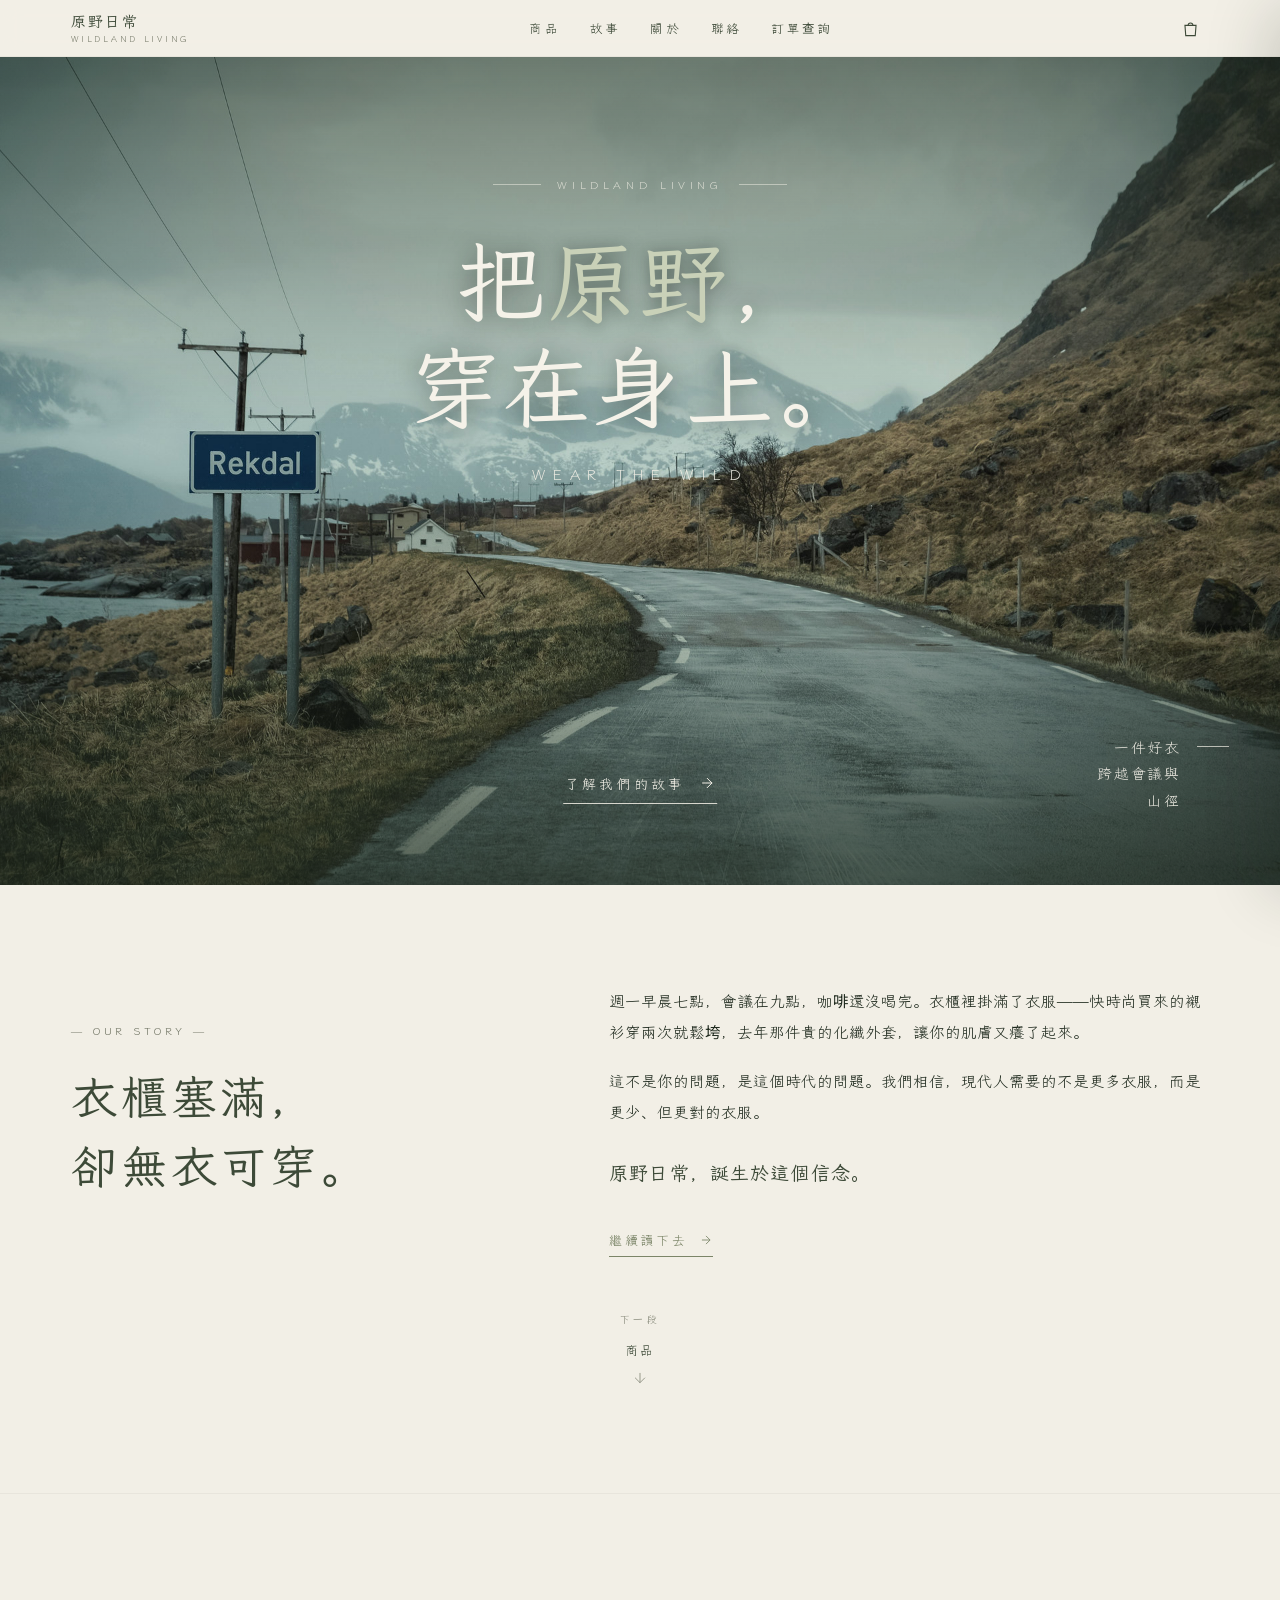
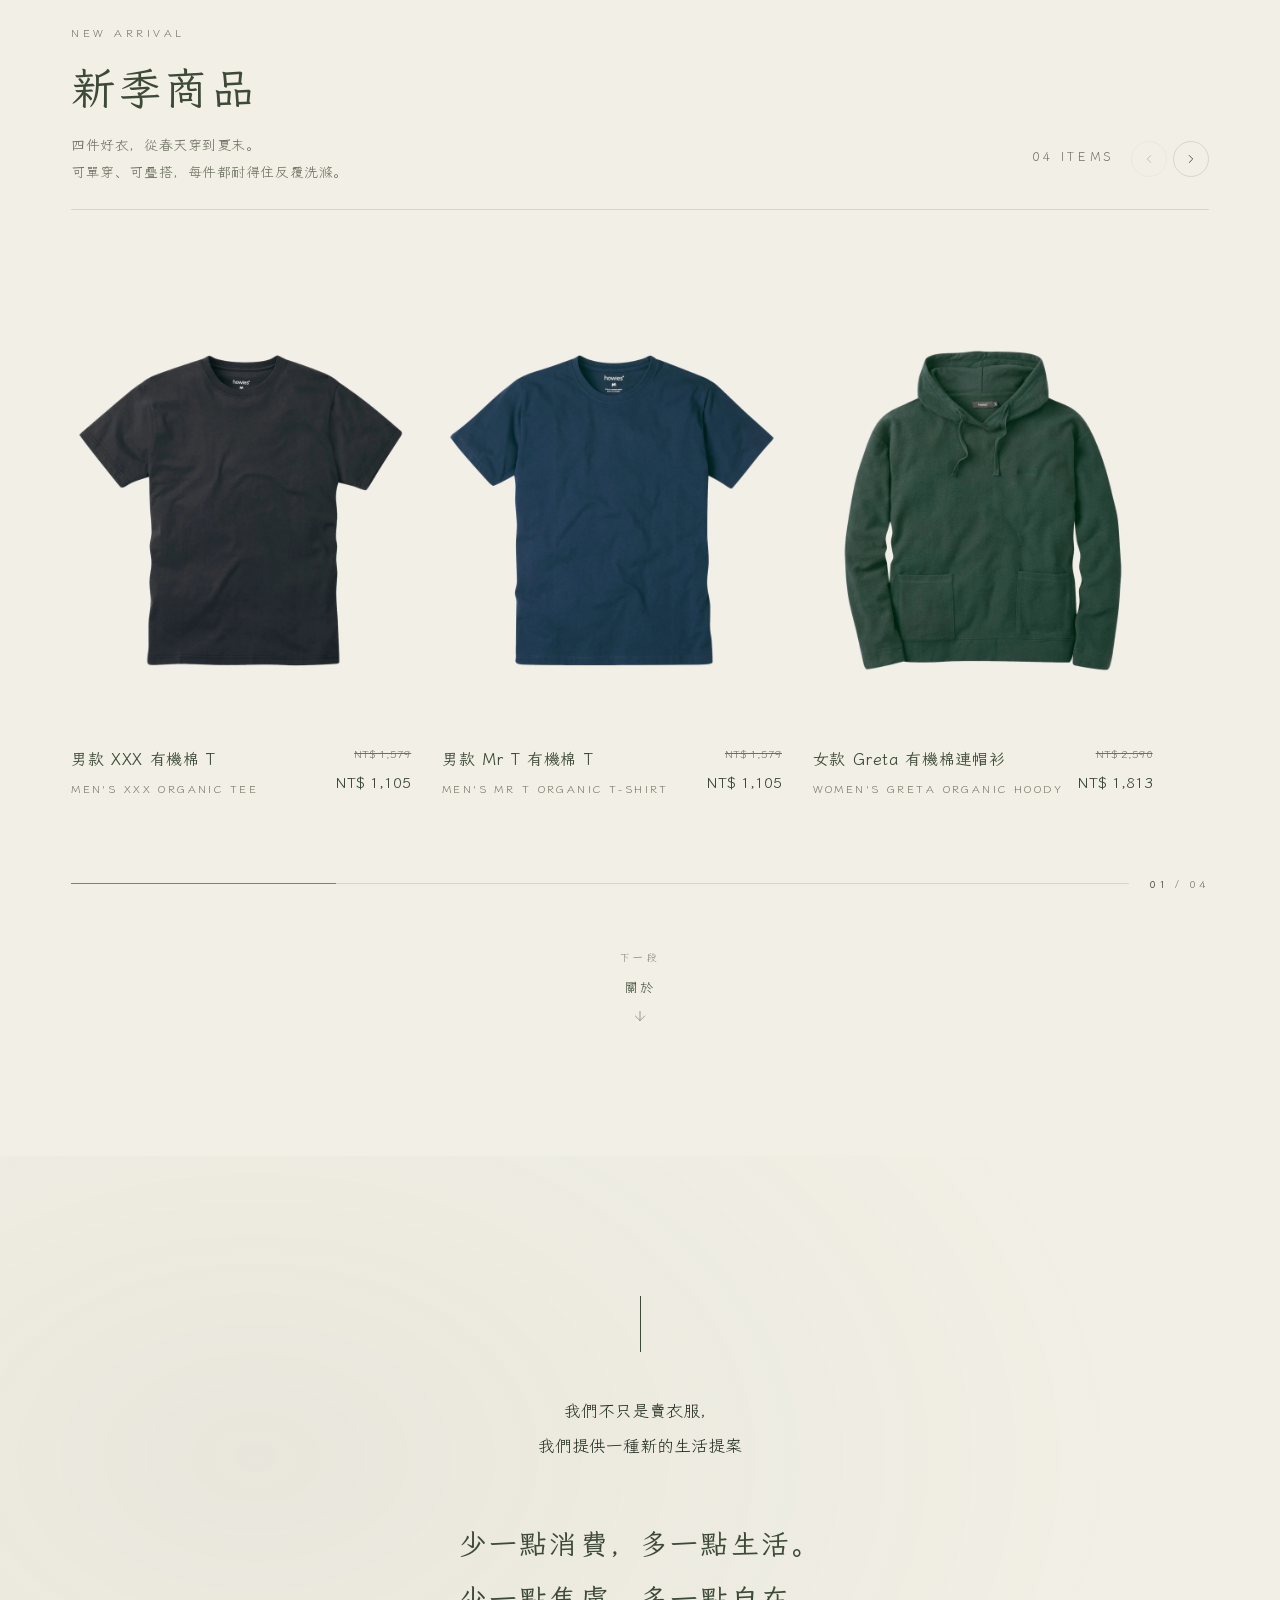
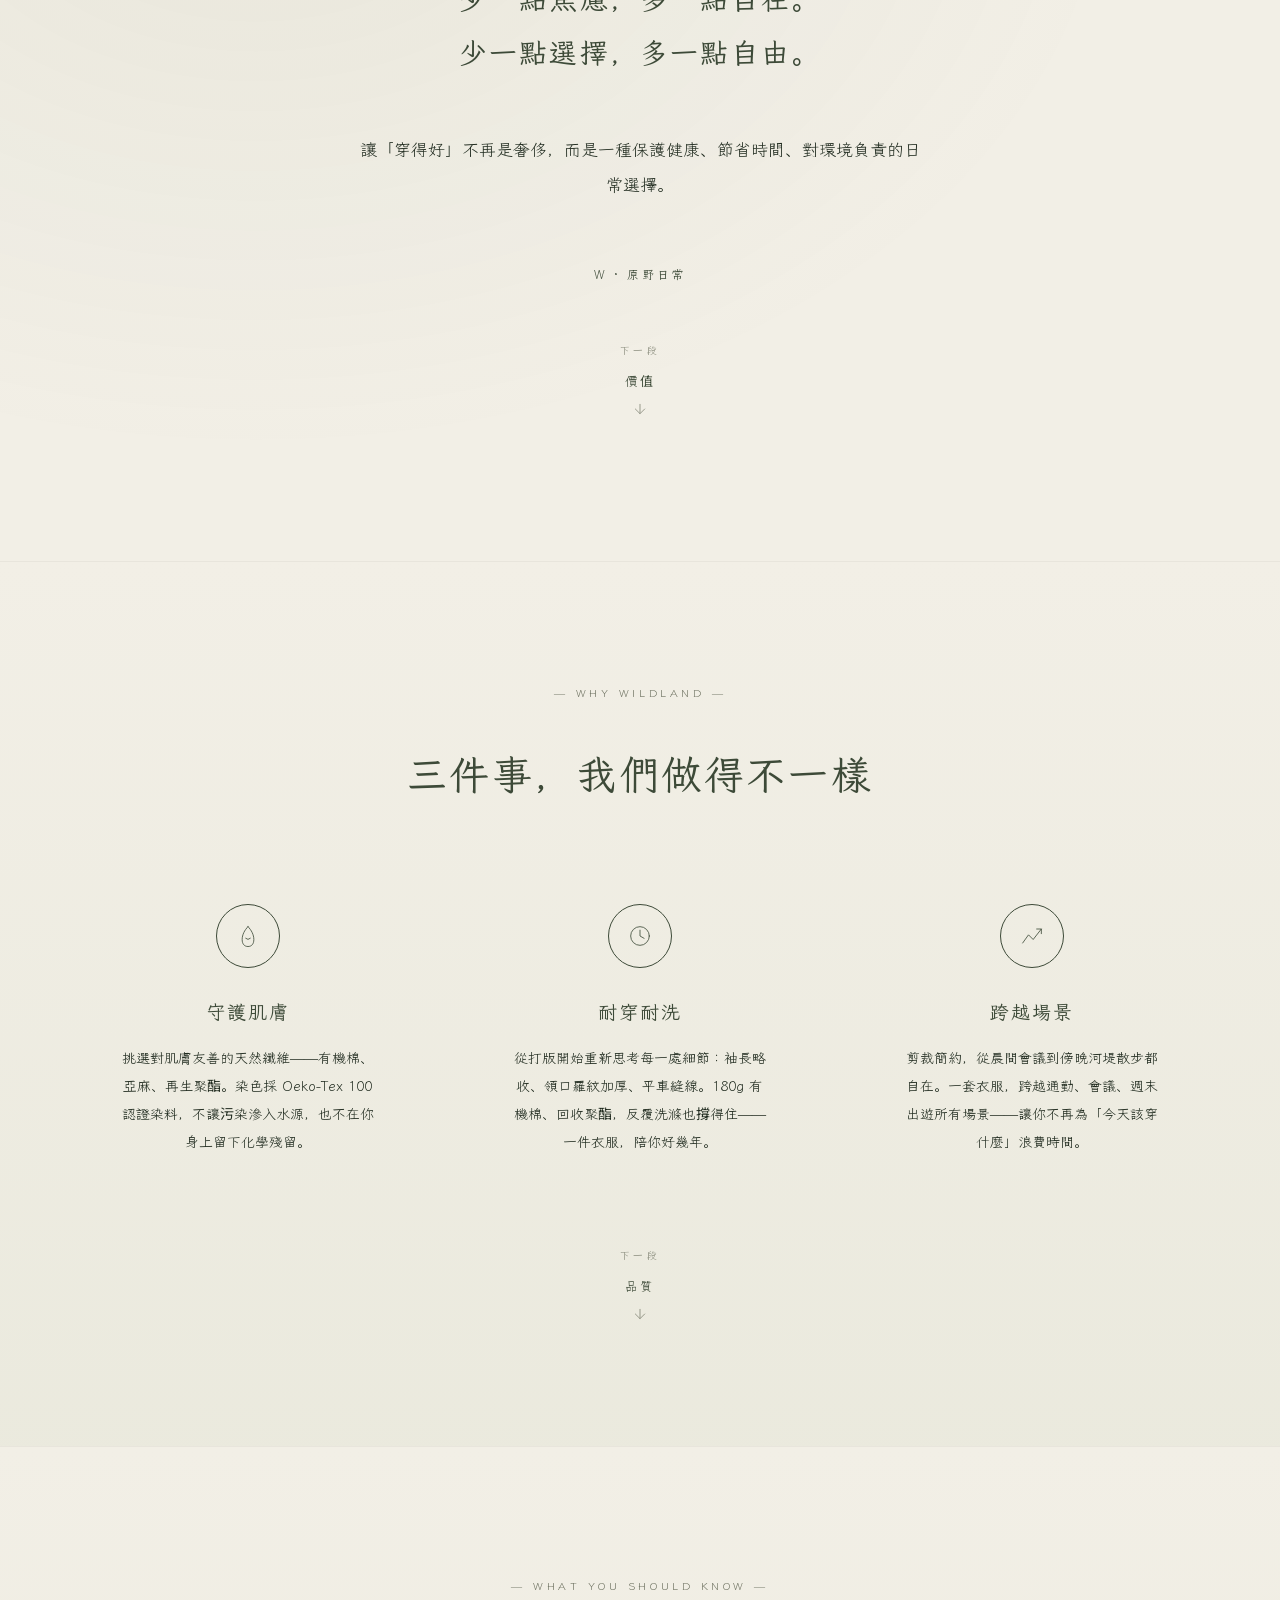
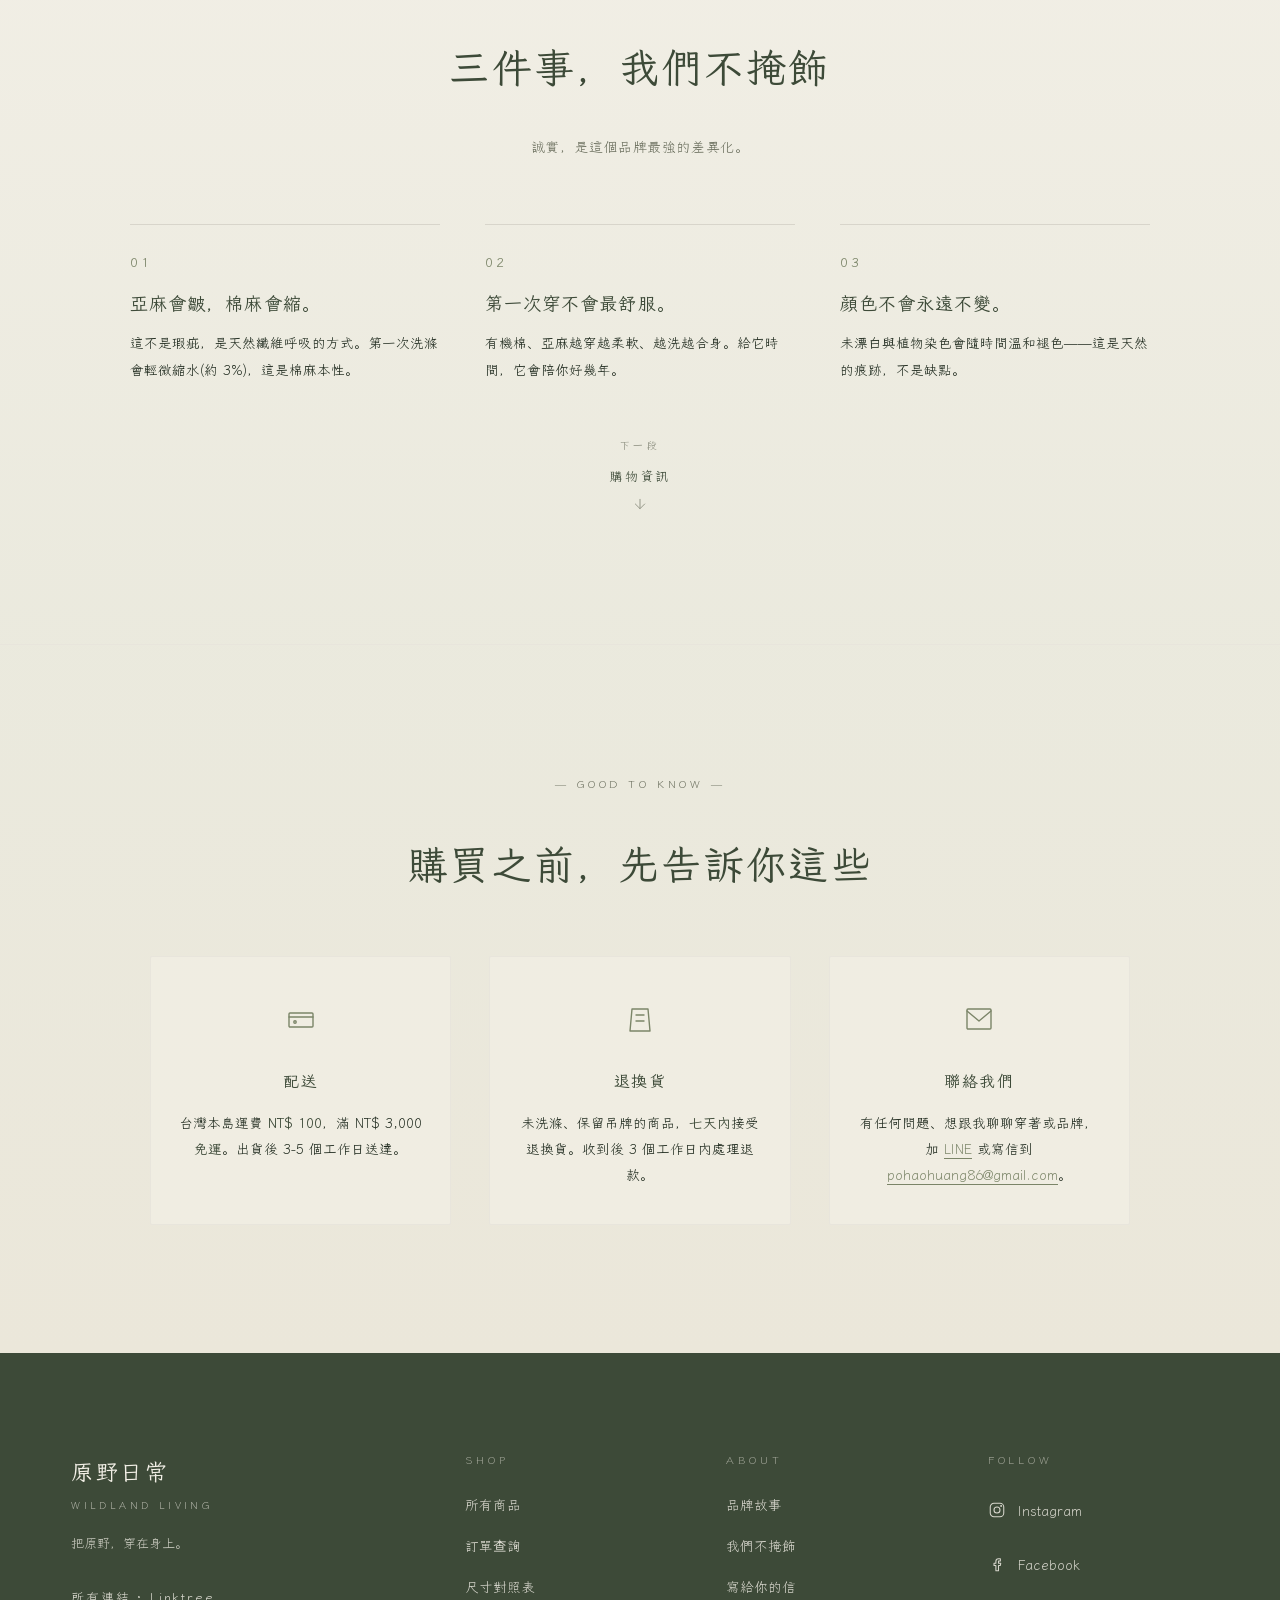
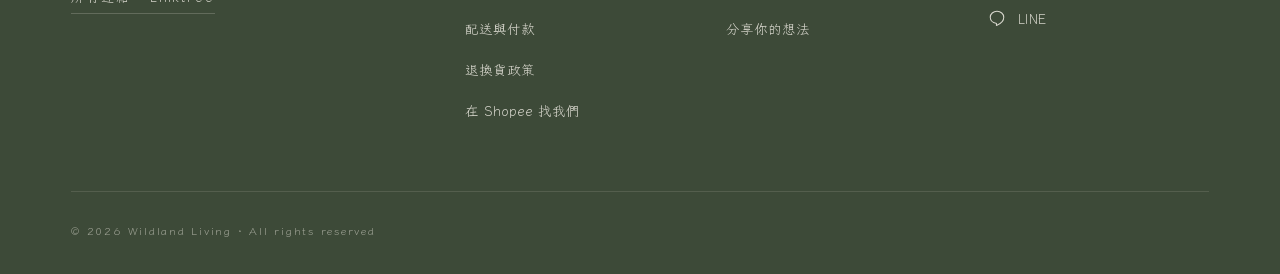
==== commit ed418ad3: "Add files via upload" ====
--- a/index.html
+++ b/index.html
@@ -177,6 +177,7 @@
       <a href="#story">故事</a>
       <a href="#about">關於</a>
       <a href="#contact">聯絡</a>
+      <a href="#" id="navOrderLookup">訂單查詢</a>
     </nav>
 
     <div class="header-tools">
@@ -2166,12 +2167,21 @@
    沿用既有的 JSONP 機制（同 syncStockFromSheet），呼叫後端：
      ORDER_ENDPOINT?action=lookup&order=WL-xxx&email=xxx&callback=cb
    ======================================================================== */
-function openOrderLookup() {
+function openOrderLookup(prefill) {
   const result = $('#lookupResult');
   if (result) { result.hidden = true; result.innerHTML = ''; }
   $('#lookupPage').classList.add('is-open');
   unlockScroll();
   window.scrollTo({ top: 0, behavior: 'instant' });
+
+  // 若帶入訂單編號 + Email（從信件連結點進來），自動填入並查詢
+  if (prefill && prefill.order && prefill.email) {
+    const noEl = $('#lookupOrderNo');
+    const emEl = $('#lookupEmail');
+    if (noEl) noEl.value = prefill.order;
+    if (emEl) emEl.value = prefill.email;
+    handleOrderLookup();
+  }
 }
 function closeOrderLookup() {
   $('#lookupPage').classList.remove('is-open');
@@ -2447,6 +2457,11 @@
     e.preventDefault();
     openOrderLookup();
   });
+  const navLookup = $('#navOrderLookup');
+  if (navLookup) navLookup.addEventListener('click', e => {
+    e.preventDefault();
+    openOrderLookup();
+  });
 
   // ESC 關閉、左右鍵切換商品圖
   document.addEventListener('keydown', e => {
@@ -2505,6 +2520,20 @@
 
   // 導航輔助：scroll spy、回頂按鈕、下一段指引、sticky header 陰影
   setupNavAids();
+
+  // 從信件連結點進來：?order=WL-xxx&email=xxx 自動開查詢並送出
+  try {
+    const params = new URLSearchParams(window.location.search);
+    const qOrder = params.get('order');
+    const qEmail = params.get('email');
+    if (qOrder && qEmail) {
+      openOrderLookup({ order: qOrder.trim(), email: qEmail.trim() });
+      // 清掉網址列的查詢參數，避免訂單編號/Email 留在網址或被書籤、分享出去
+      if (window.history && window.history.replaceState) {
+        window.history.replaceState({}, document.title, window.location.pathname + '#lookup');
+      }
+    }
+  } catch (e) { /* 參數解析失敗就忽略，不影響其他功能 */ }
 }
 
 /* ========================================================================
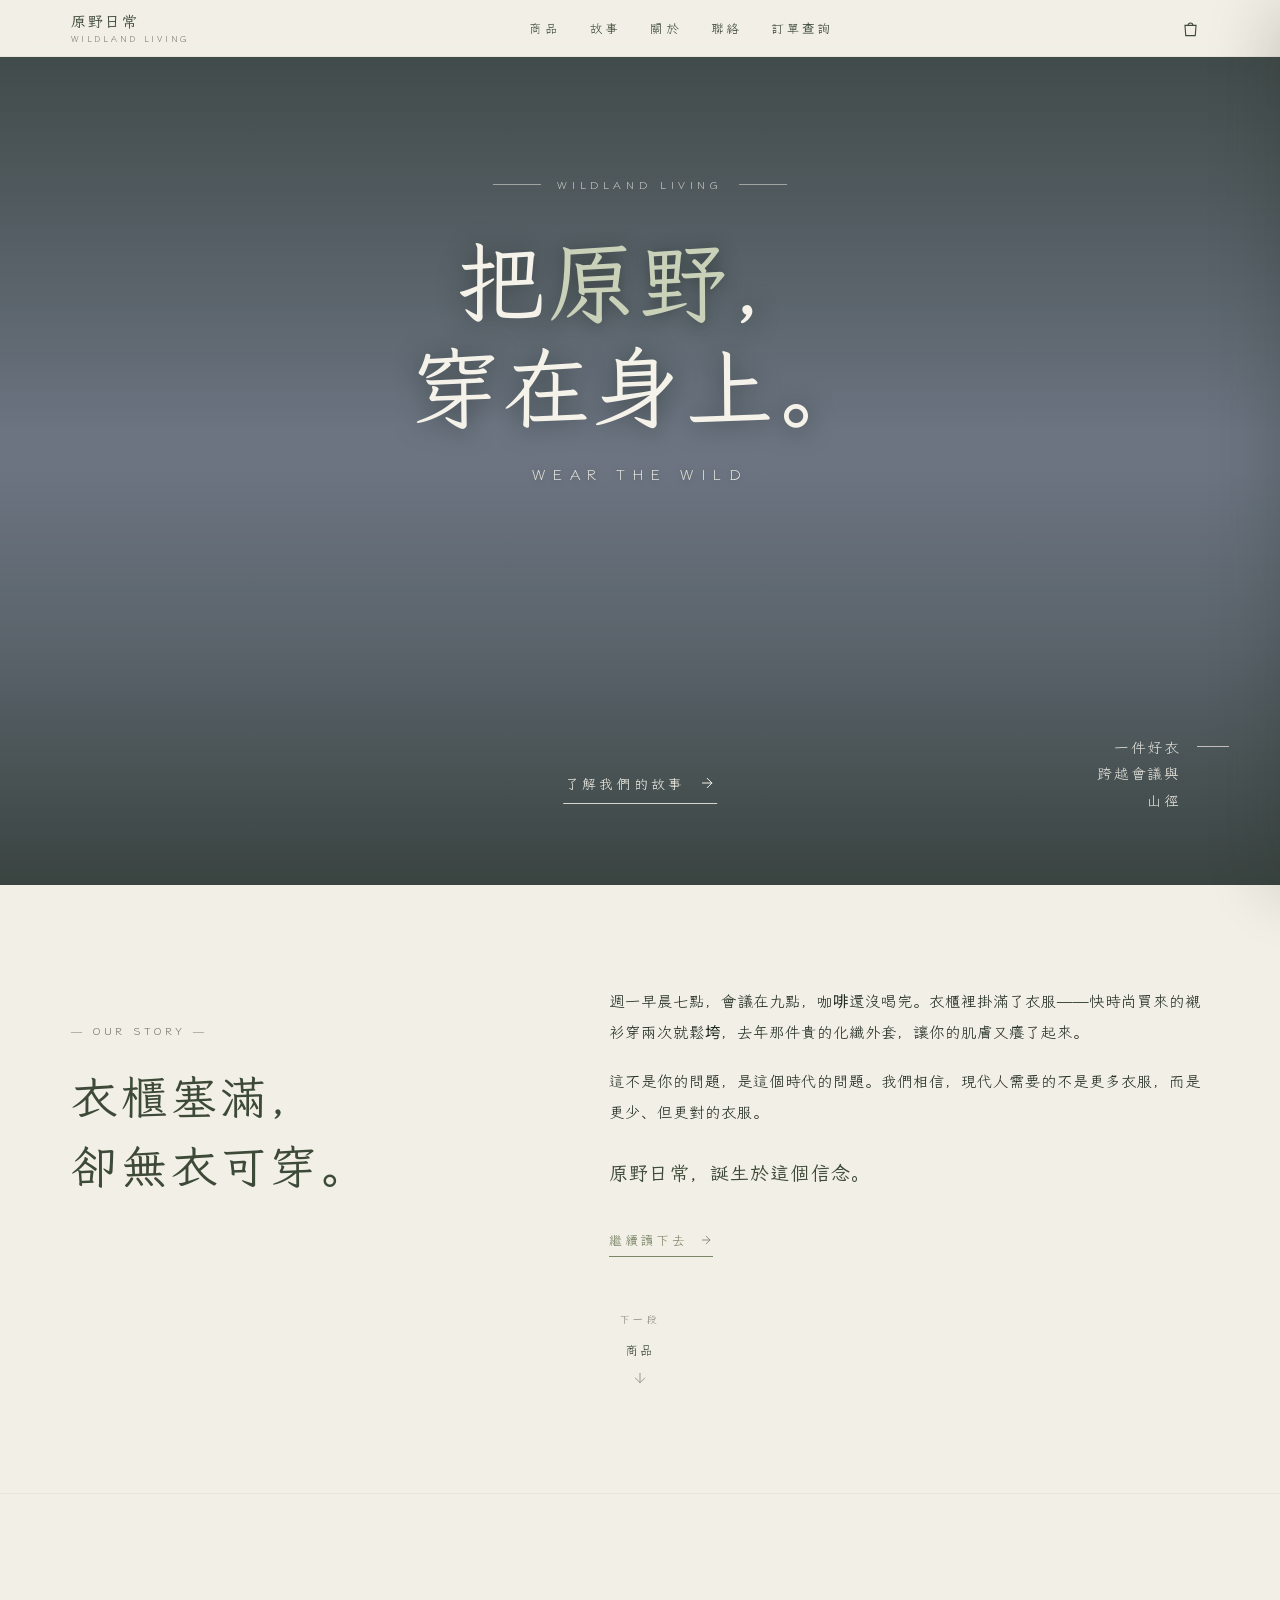
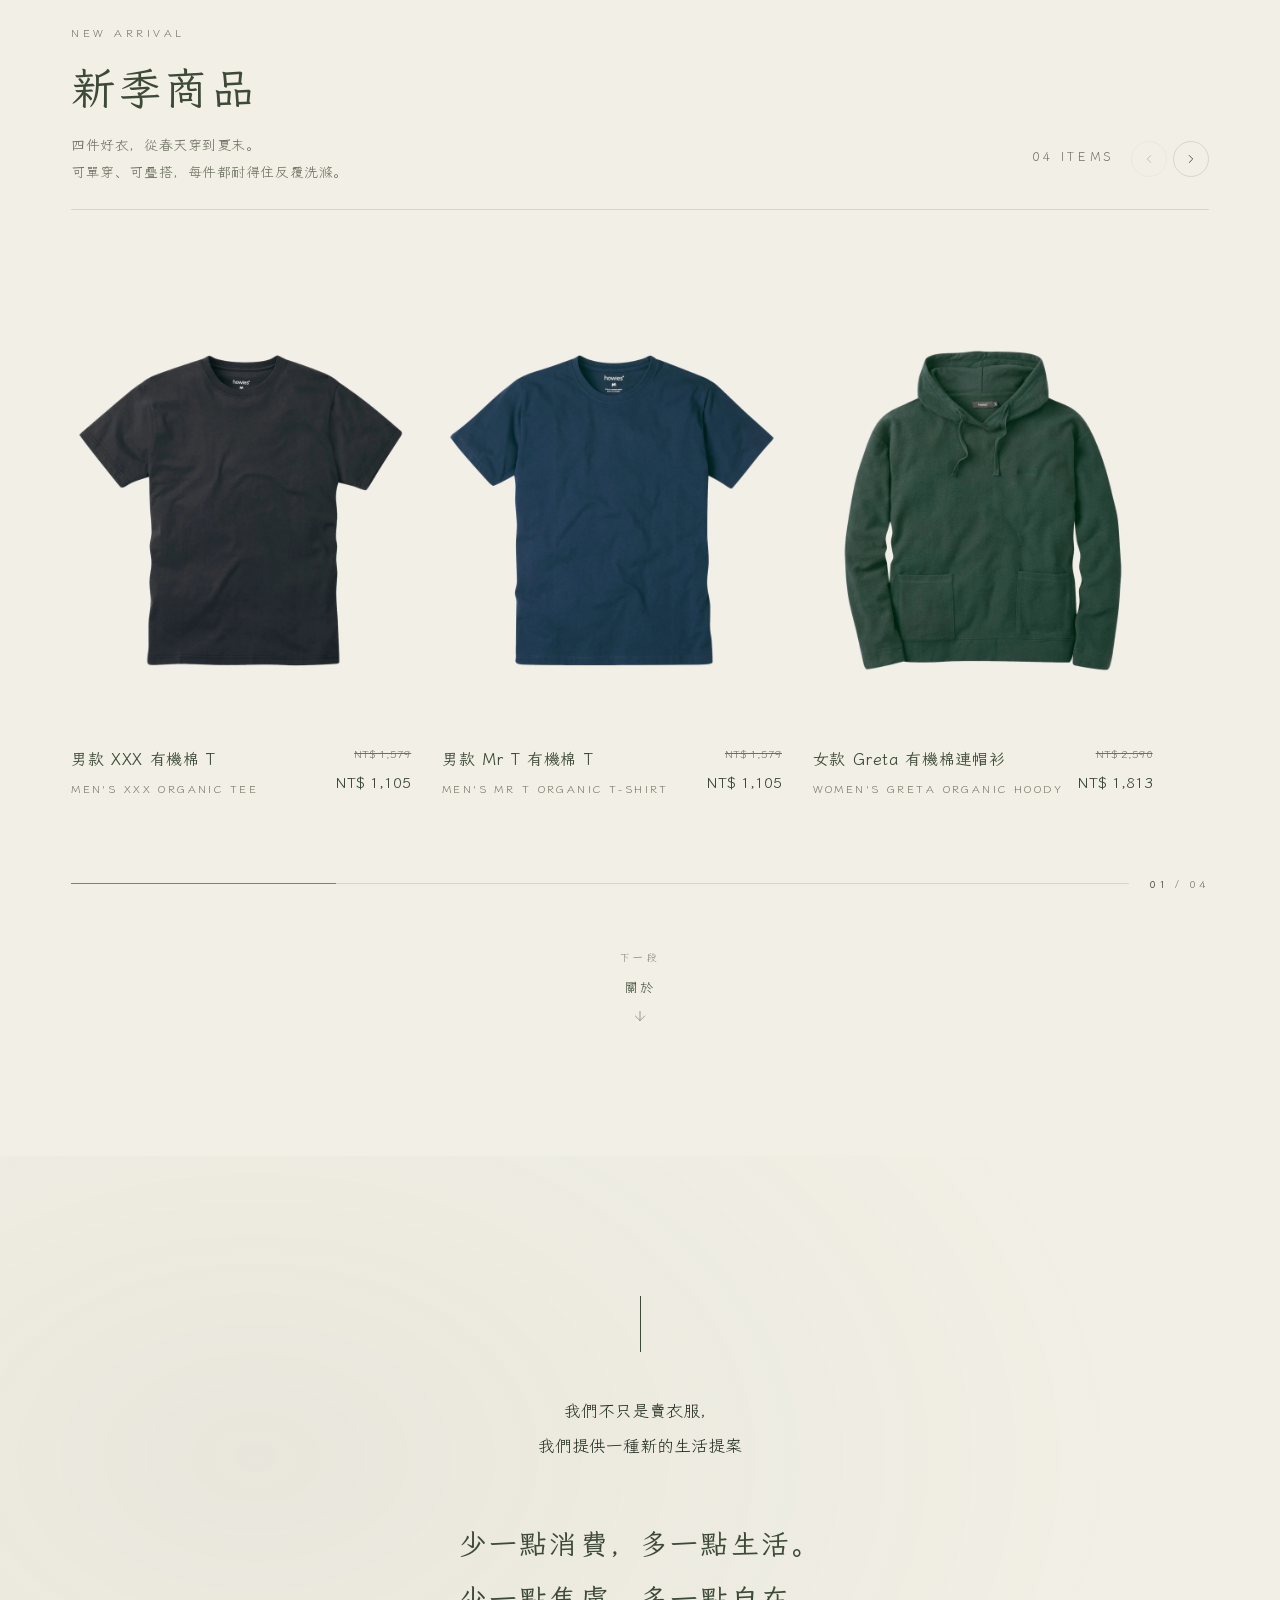
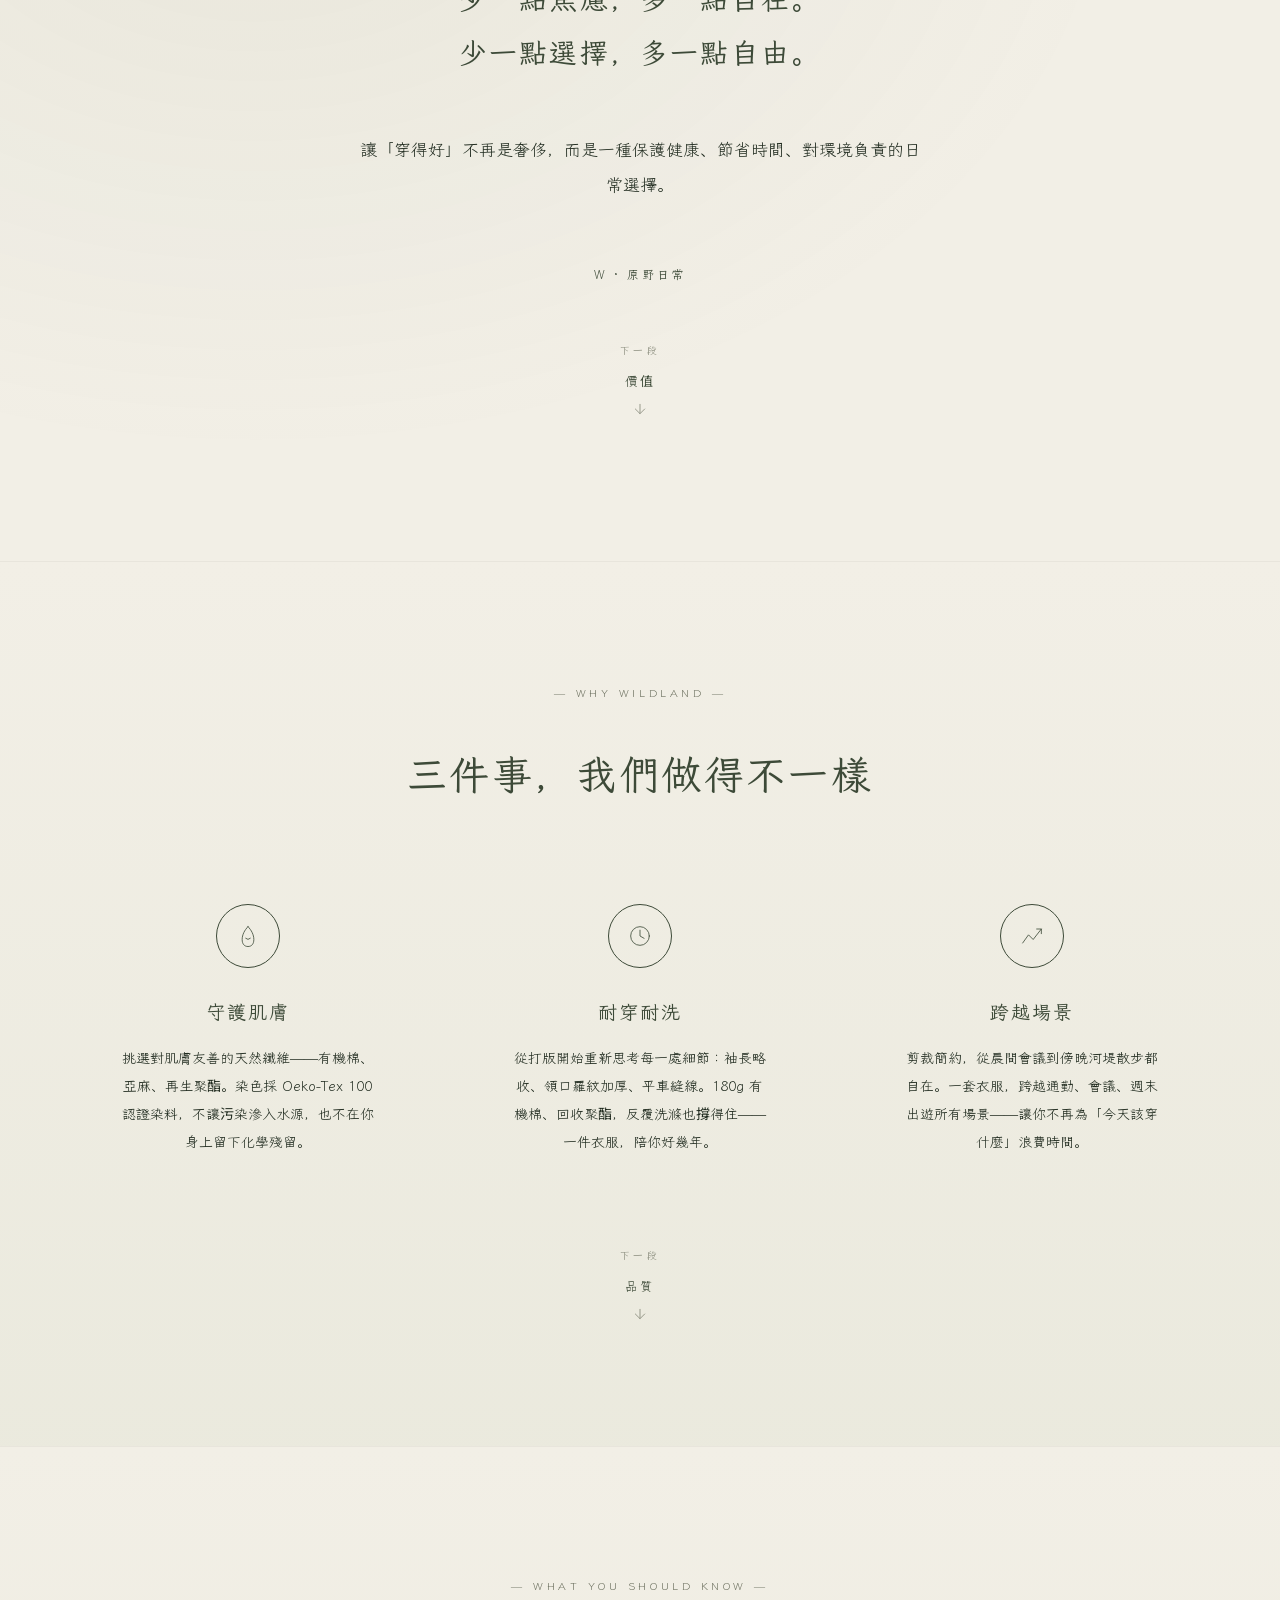
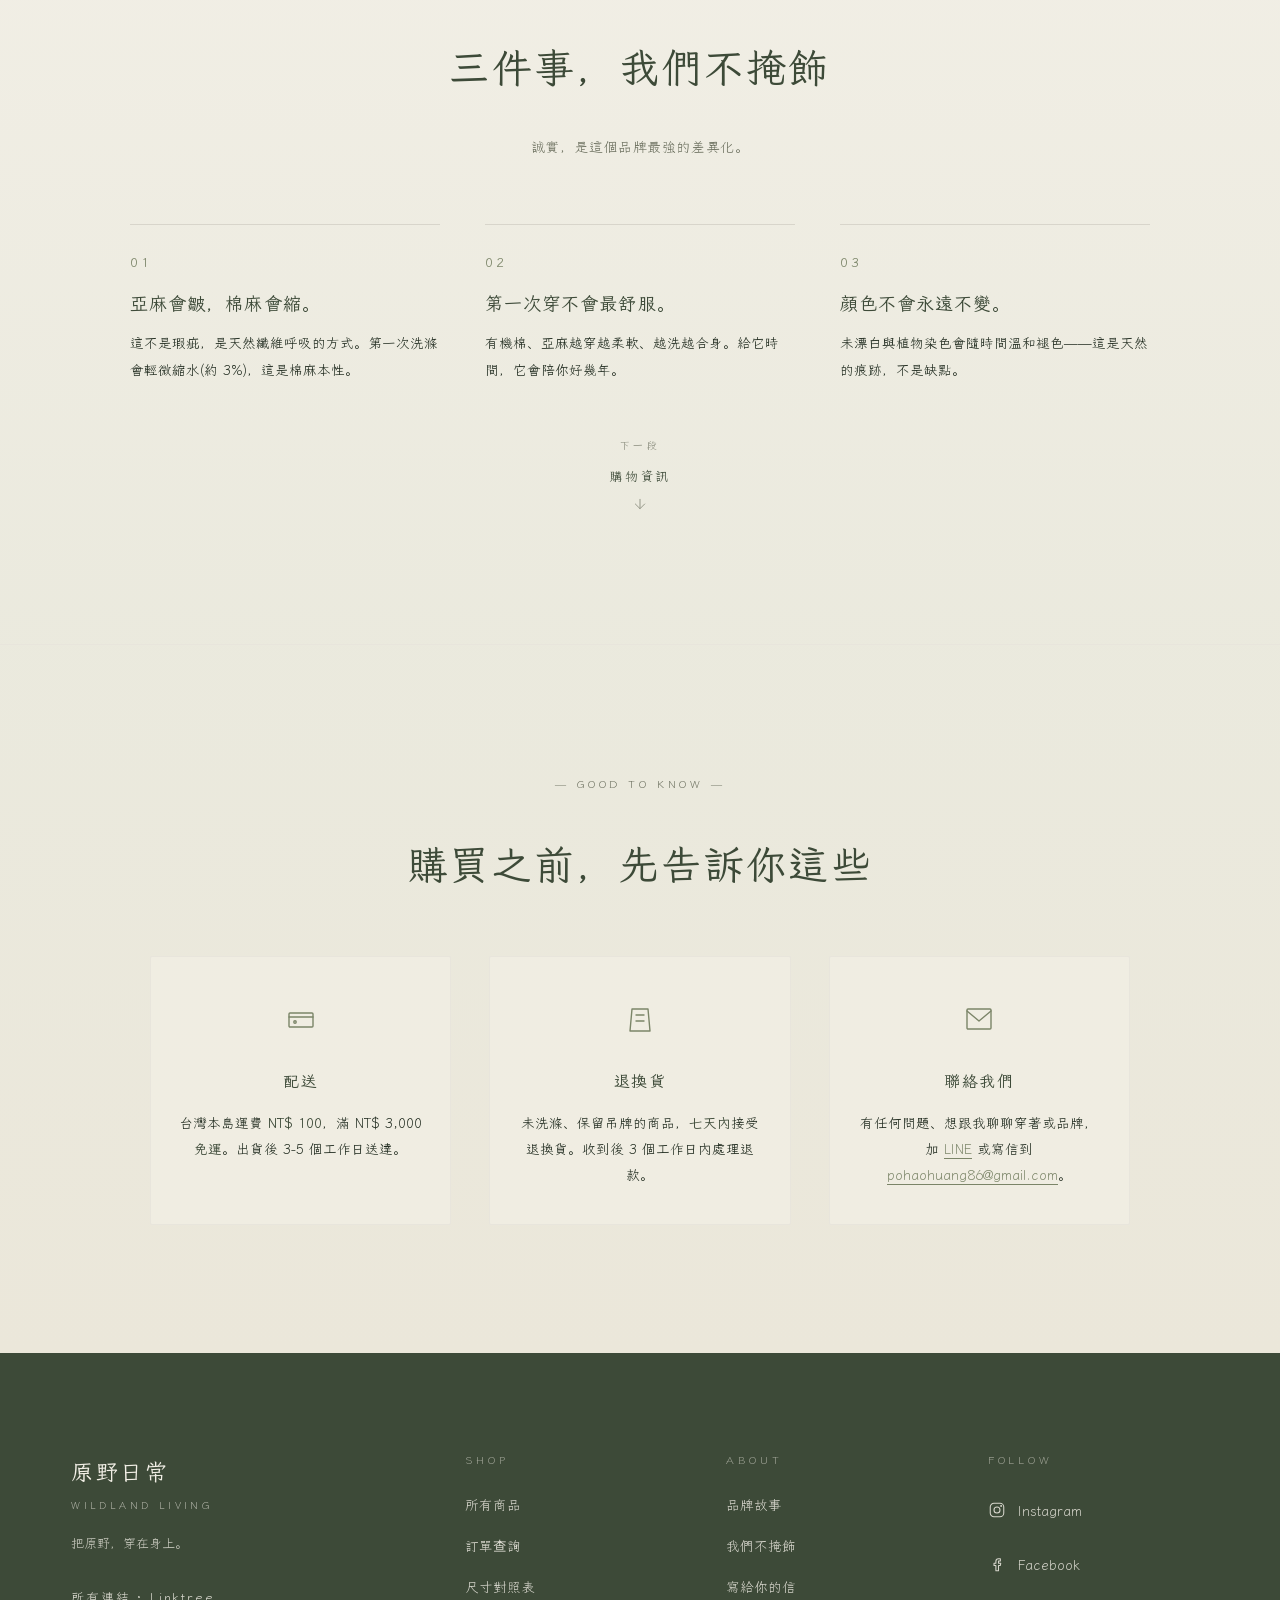
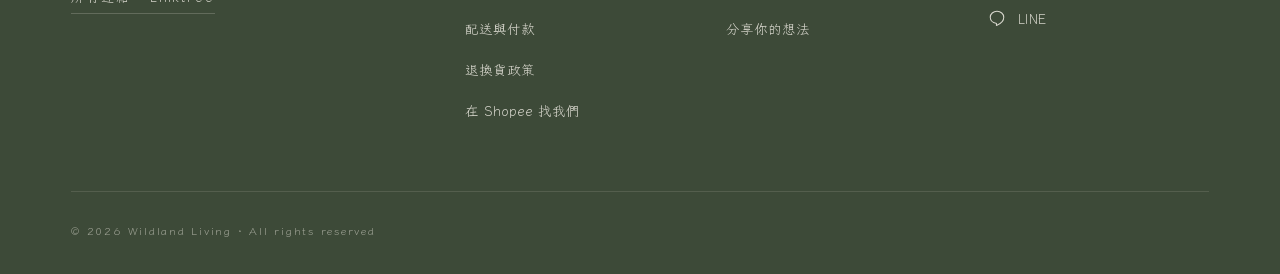
==== commit 62d8c62a: "Add files via upload" ====
--- a/index.html
+++ b/index.html
@@ -918,7 +918,7 @@
         </div>
       </section>
 
-      <button class="place-order-btn" id="placeOrder">
+      <button type="button" class="place-order-btn" id="placeOrder">
         <span class="place-order-btn__main">完成訂購</span>
         <span class="place-order-btn__sub">一件對的衣服正在路上</span>
       </button>
@@ -2412,6 +2412,12 @@
     openCart();
   });
   $('#placeOrder').addEventListener('click', placeOrder);
+  // 防止按 Enter 觸發表單提交而整頁跳走；一律走我們的驗證流程
+  const checkoutForm = $('#checkoutForm');
+  if (checkoutForm) checkoutForm.addEventListener('submit', e => {
+    e.preventDefault();
+    placeOrder();
+  });
 
   // Email 即時驗證：輸入時清除紅框；離開欄位時若格式錯就提示
   const checkoutEmail = $('#fEmail');
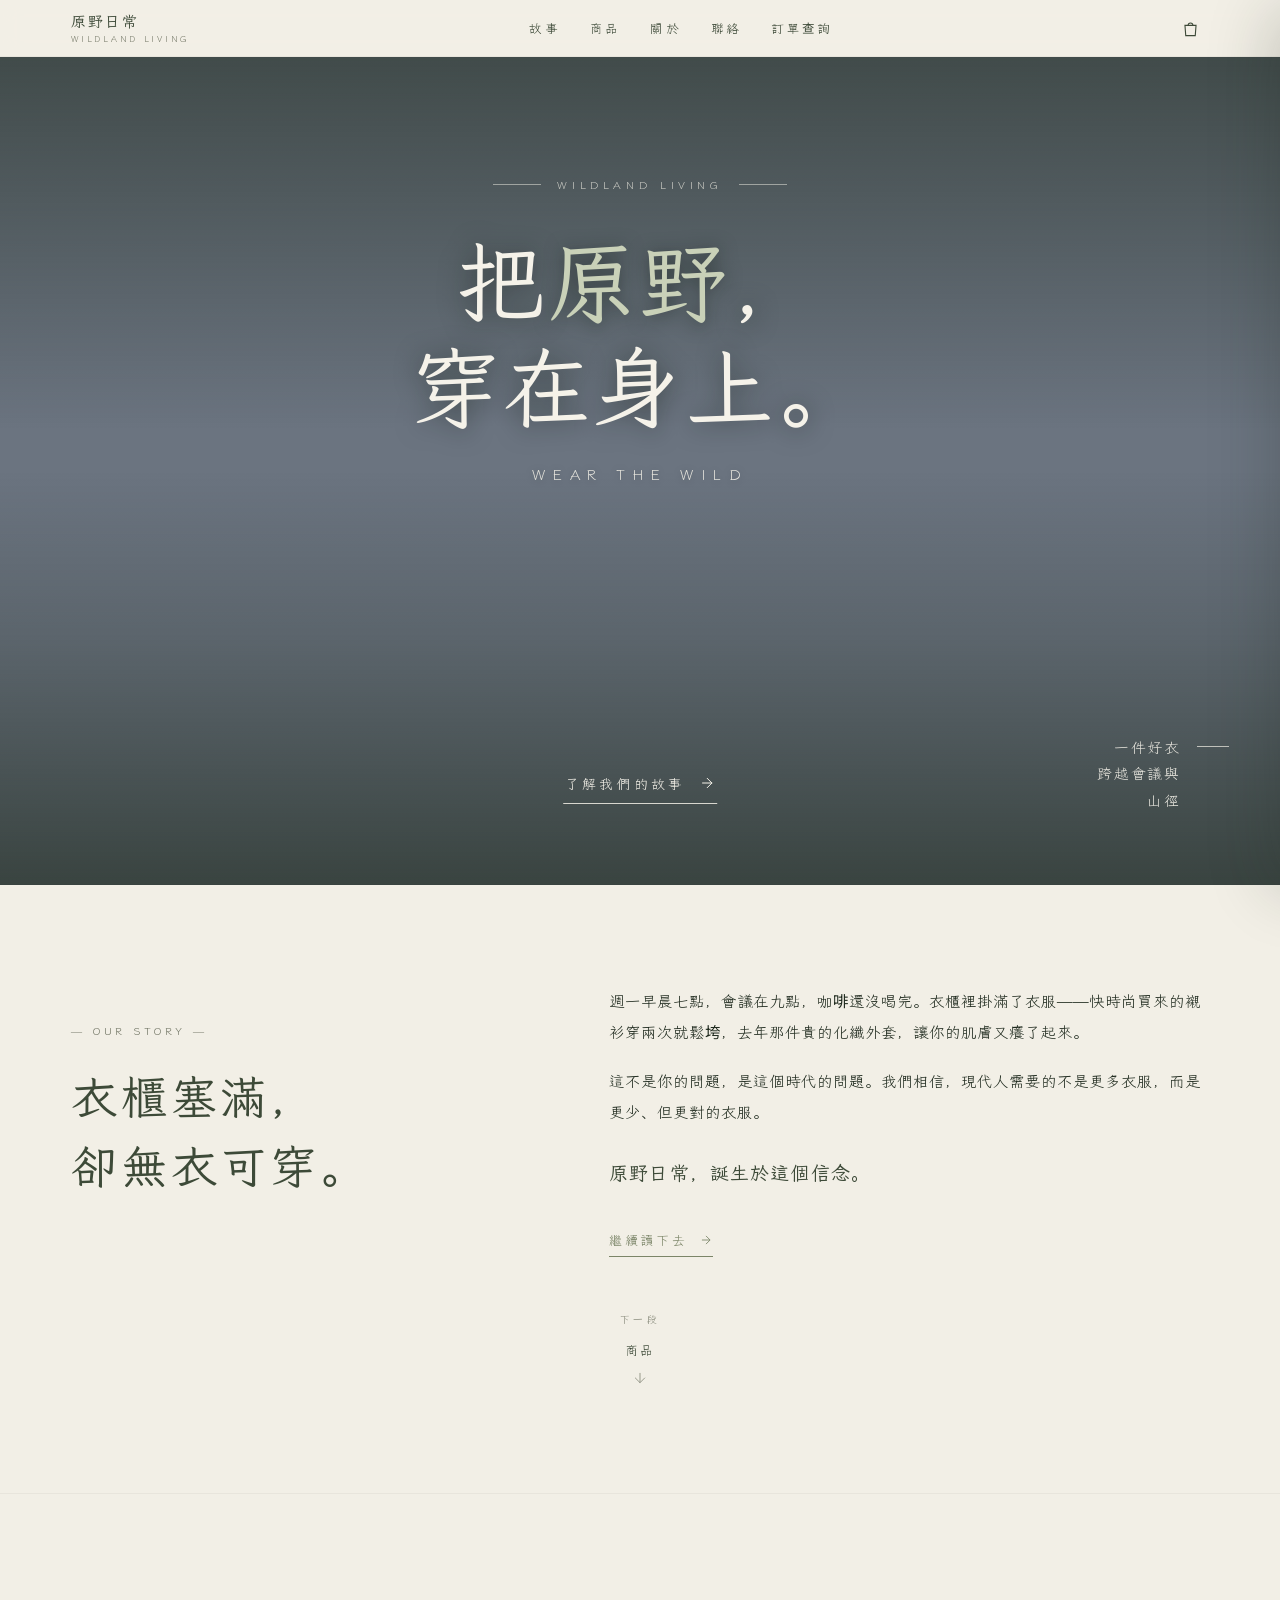
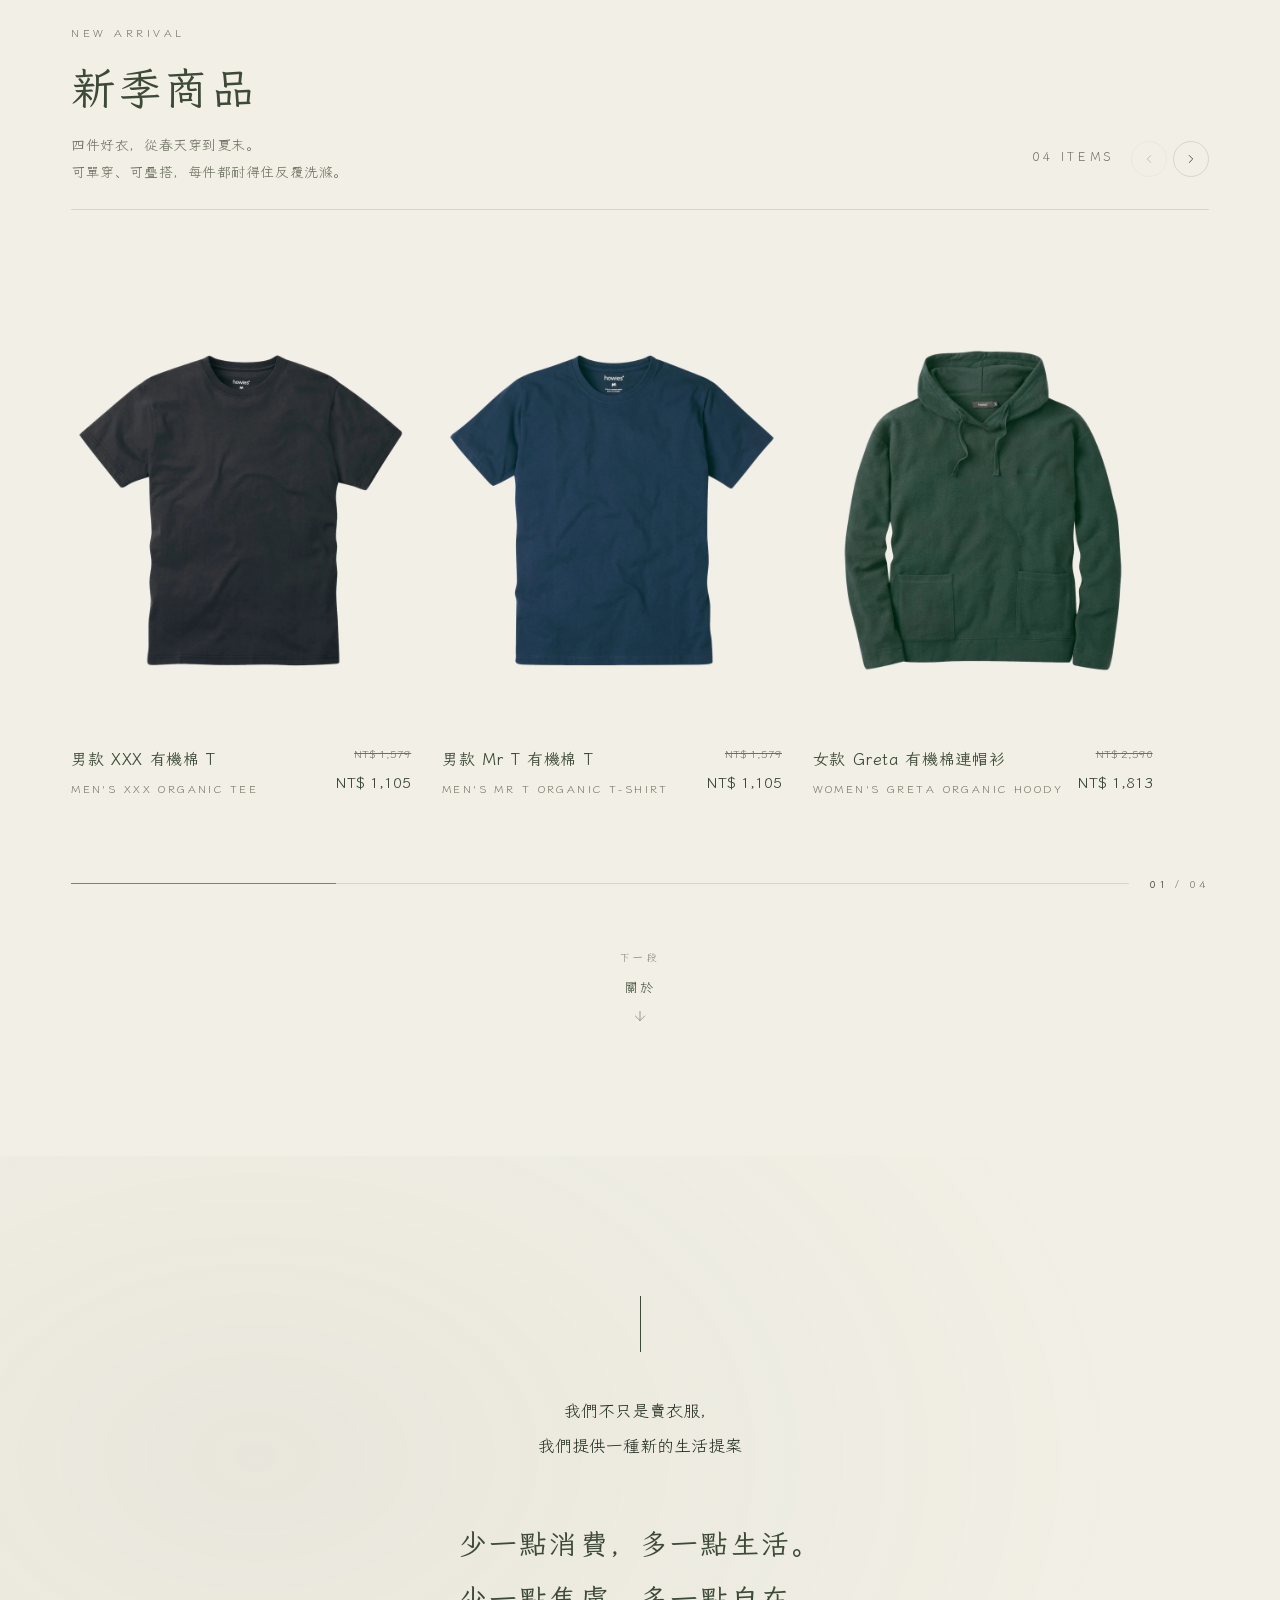
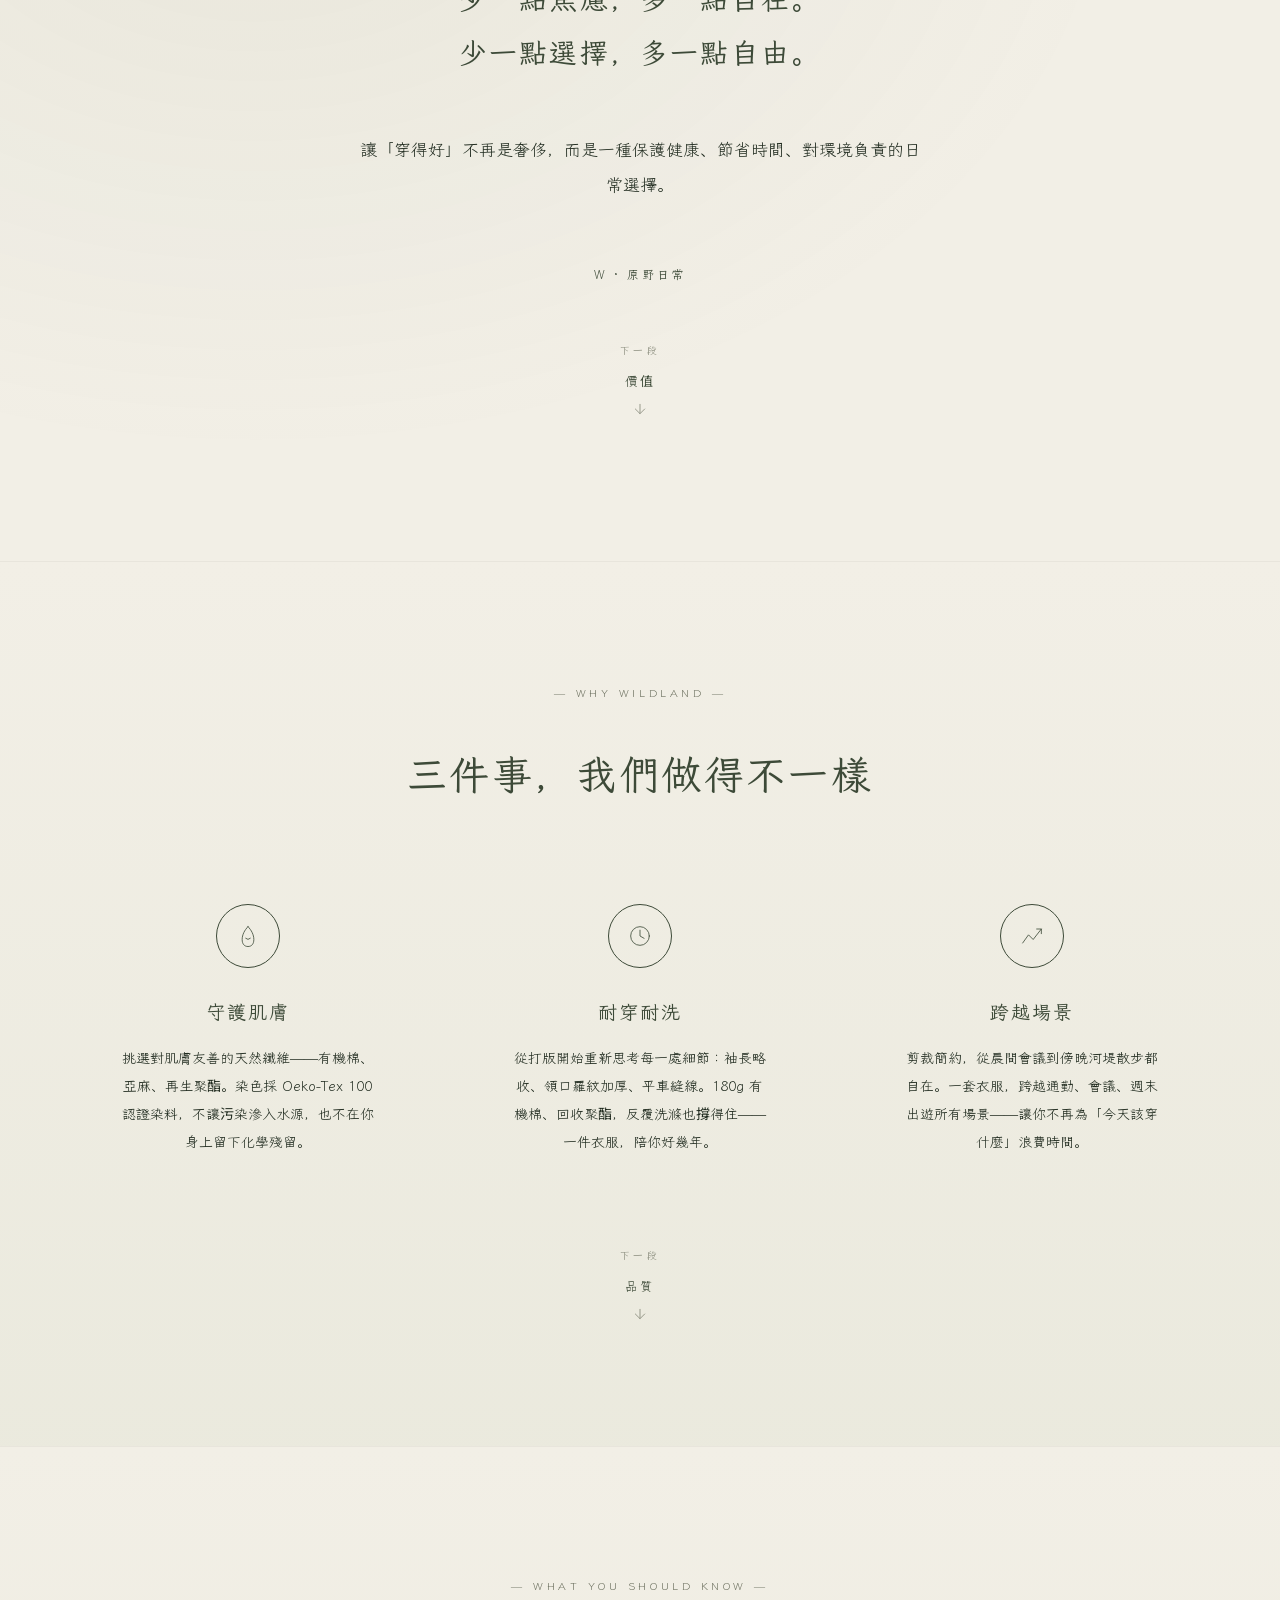
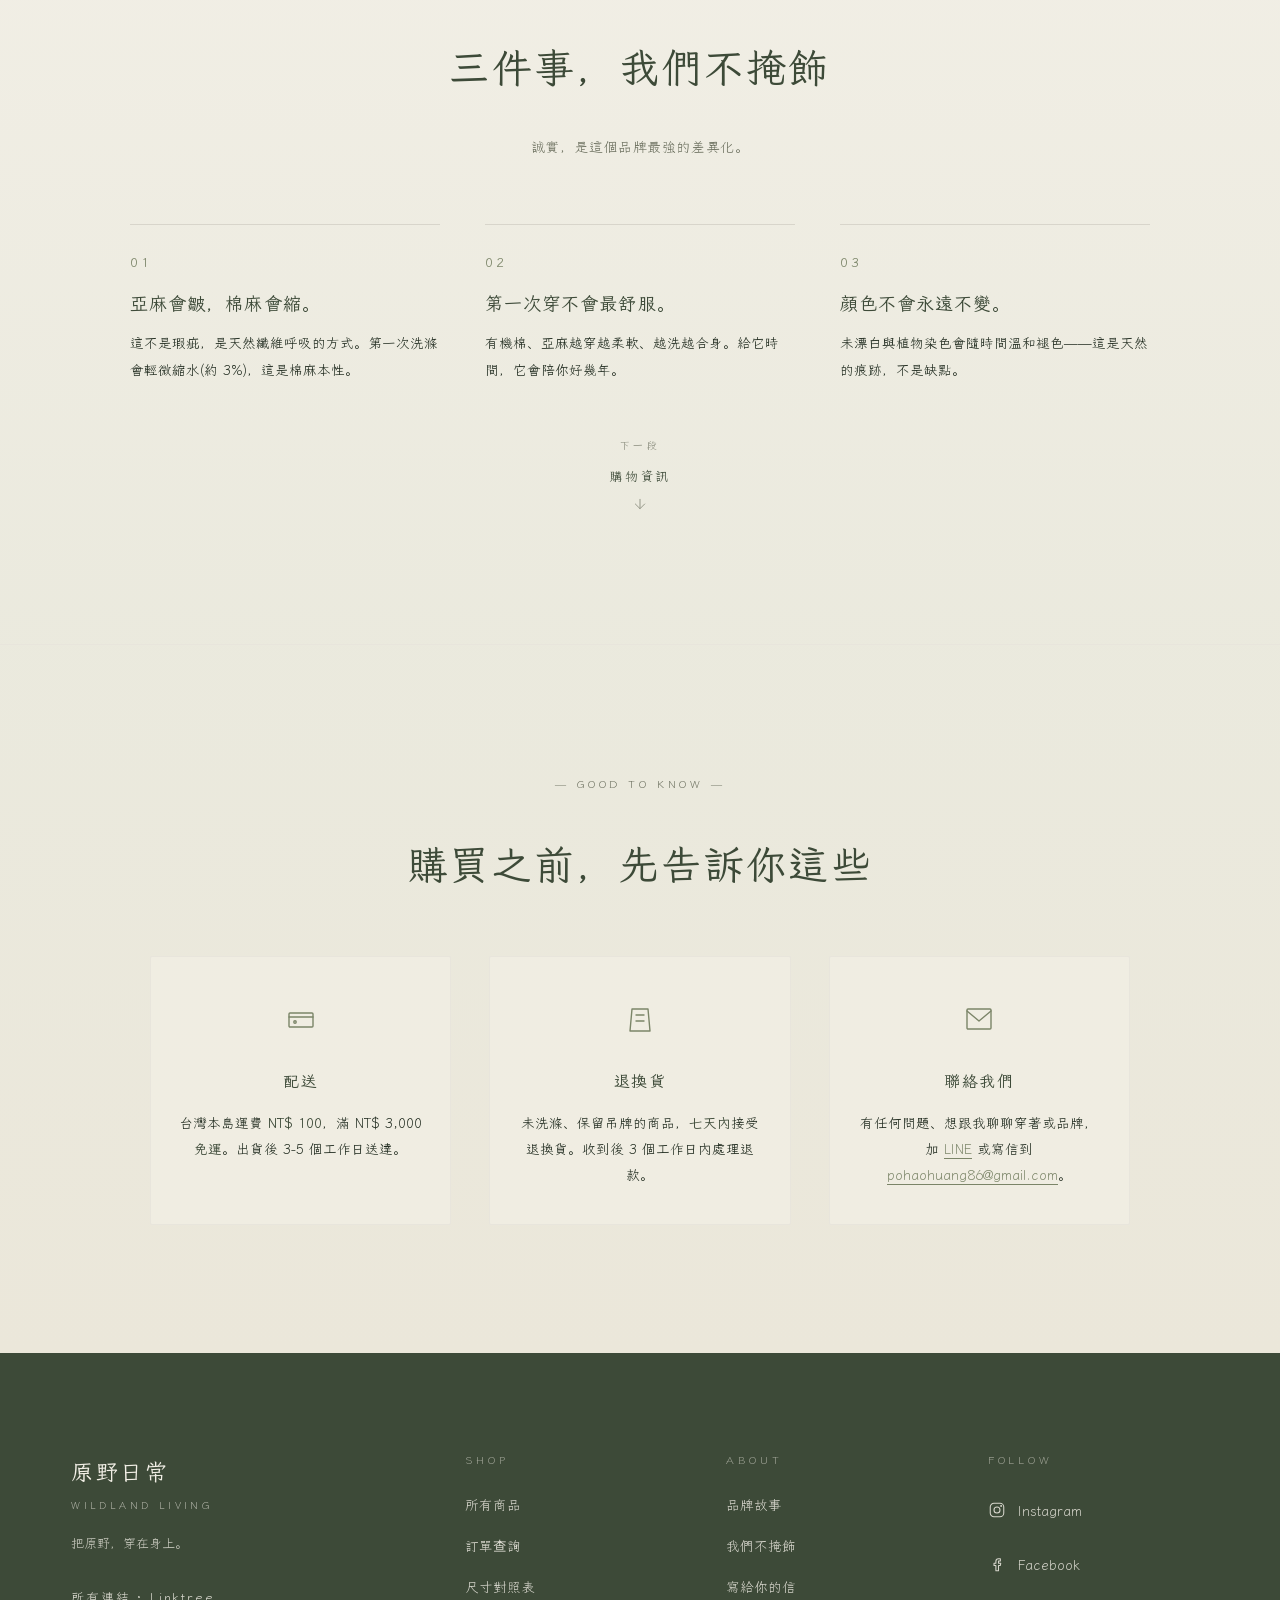
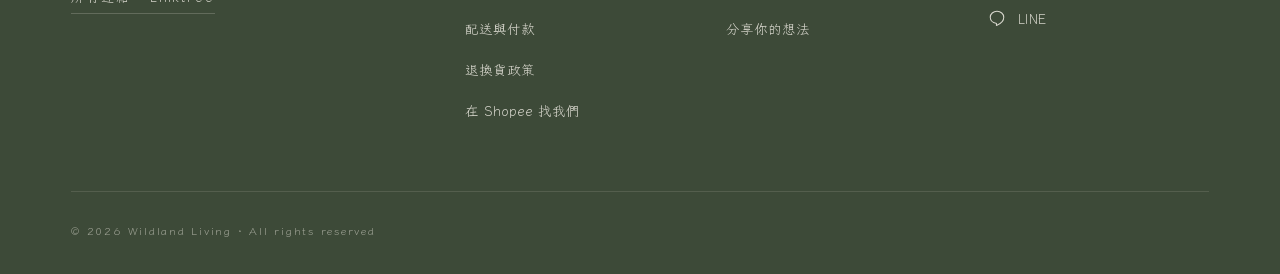
==== commit c2ece327: "Add files via upload" ====
--- a/index.html
+++ b/index.html
@@ -173,8 +173,8 @@
     </a>
 
     <nav class="nav-primary" id="navPrimary">
+      <a href="#story">故事</a>
       <a href="#products">商品</a>
-      <a href="#story">故事</a>
       <a href="#about">關於</a>
       <a href="#contact">聯絡</a>
       <a href="#" id="navOrderLookup">訂單查詢</a>
@@ -206,18 +206,12 @@
 <nav class="menu-overlay" id="menuOverlay" aria-label="主選單" aria-hidden="true">
   <div class="menu-overlay__inner">
 
-    <!-- 平鋪長列表：故事 / 關於 / 男款▾ / 女款▾ / 購物車 / 尺寸對照表 / Shopee / Linktree / 聯絡 -->
+    <!-- 平鋪長列表（順序對齊頁面動線）：故事 / 男款▾ / 女款▾ / 關於 / 聯絡 / 訂單查詢 / 尺寸對照表 -->
     <ul class="menu-list">
       <li>
         <a href="#story" data-menu-link>
           <span class="menu-list__zh">故事</span>
           <span class="menu-list__en">Story</span>
-        </a>
-      </li>
-      <li>
-        <a href="#about" data-menu-link>
-          <span class="menu-list__zh">關於</span>
-          <span class="menu-list__en">About</span>
         </a>
       </li>
       <li>
@@ -259,6 +253,18 @@
         </details>
       </li>
       <li>
+        <a href="#about" data-menu-link>
+          <span class="menu-list__zh">關於</span>
+          <span class="menu-list__en">About</span>
+        </a>
+      </li>
+      <li>
+        <a href="#contact" data-menu-link>
+          <span class="menu-list__zh">聯絡</span>
+          <span class="menu-list__en">Contact</span>
+        </a>
+      </li>
+      <li>
         <a href="#" data-menu-link data-action="openOrderLookup">
           <span class="menu-list__zh">訂單查詢</span>
           <span class="menu-list__en">Order Status</span>
@@ -268,12 +274,6 @@
         <a href="#" data-menu-link data-action="openSizeChart">
           <span class="menu-list__zh">尺寸對照表</span>
           <span class="menu-list__en">Size Guide</span>
-        </a>
-      </li>
-      <li>
-        <a href="#contact" data-menu-link>
-          <span class="menu-list__zh">聯絡</span>
-          <span class="menu-list__en">Contact</span>
         </a>
       </li>
     </ul>
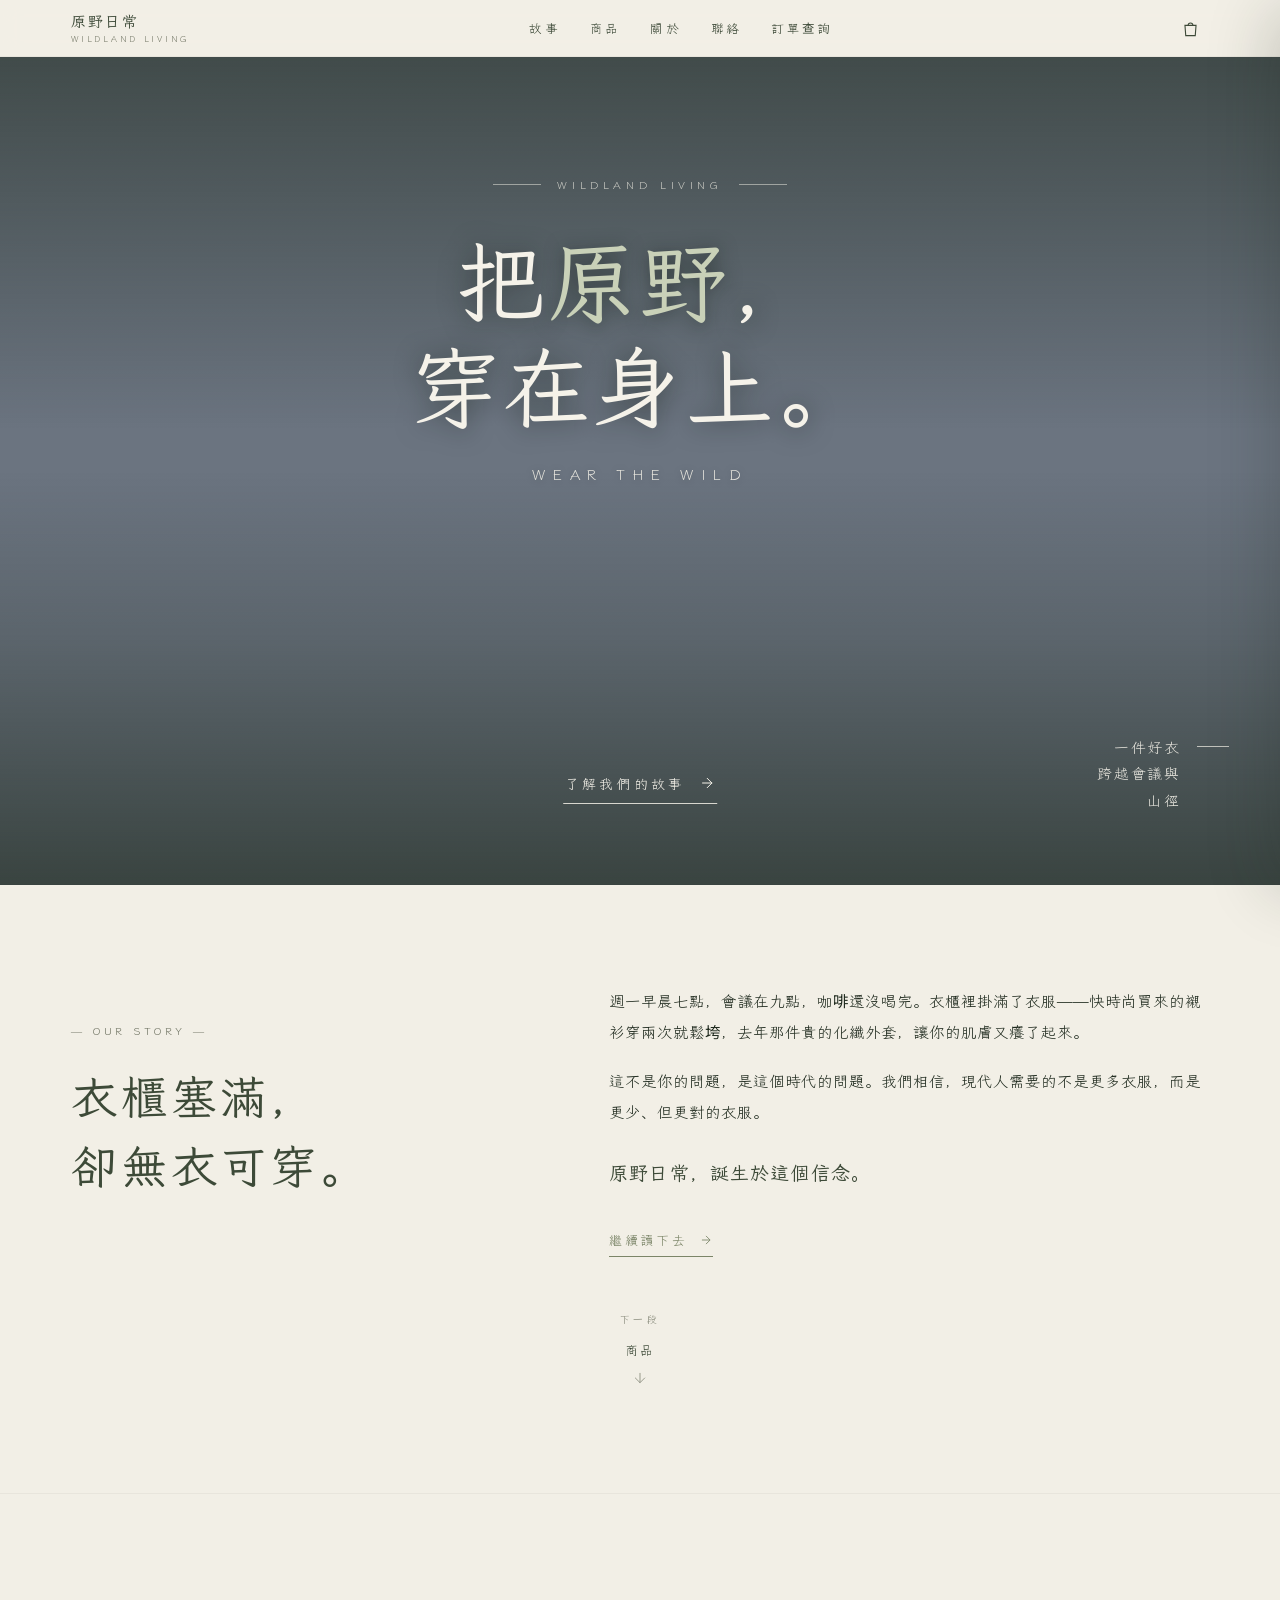
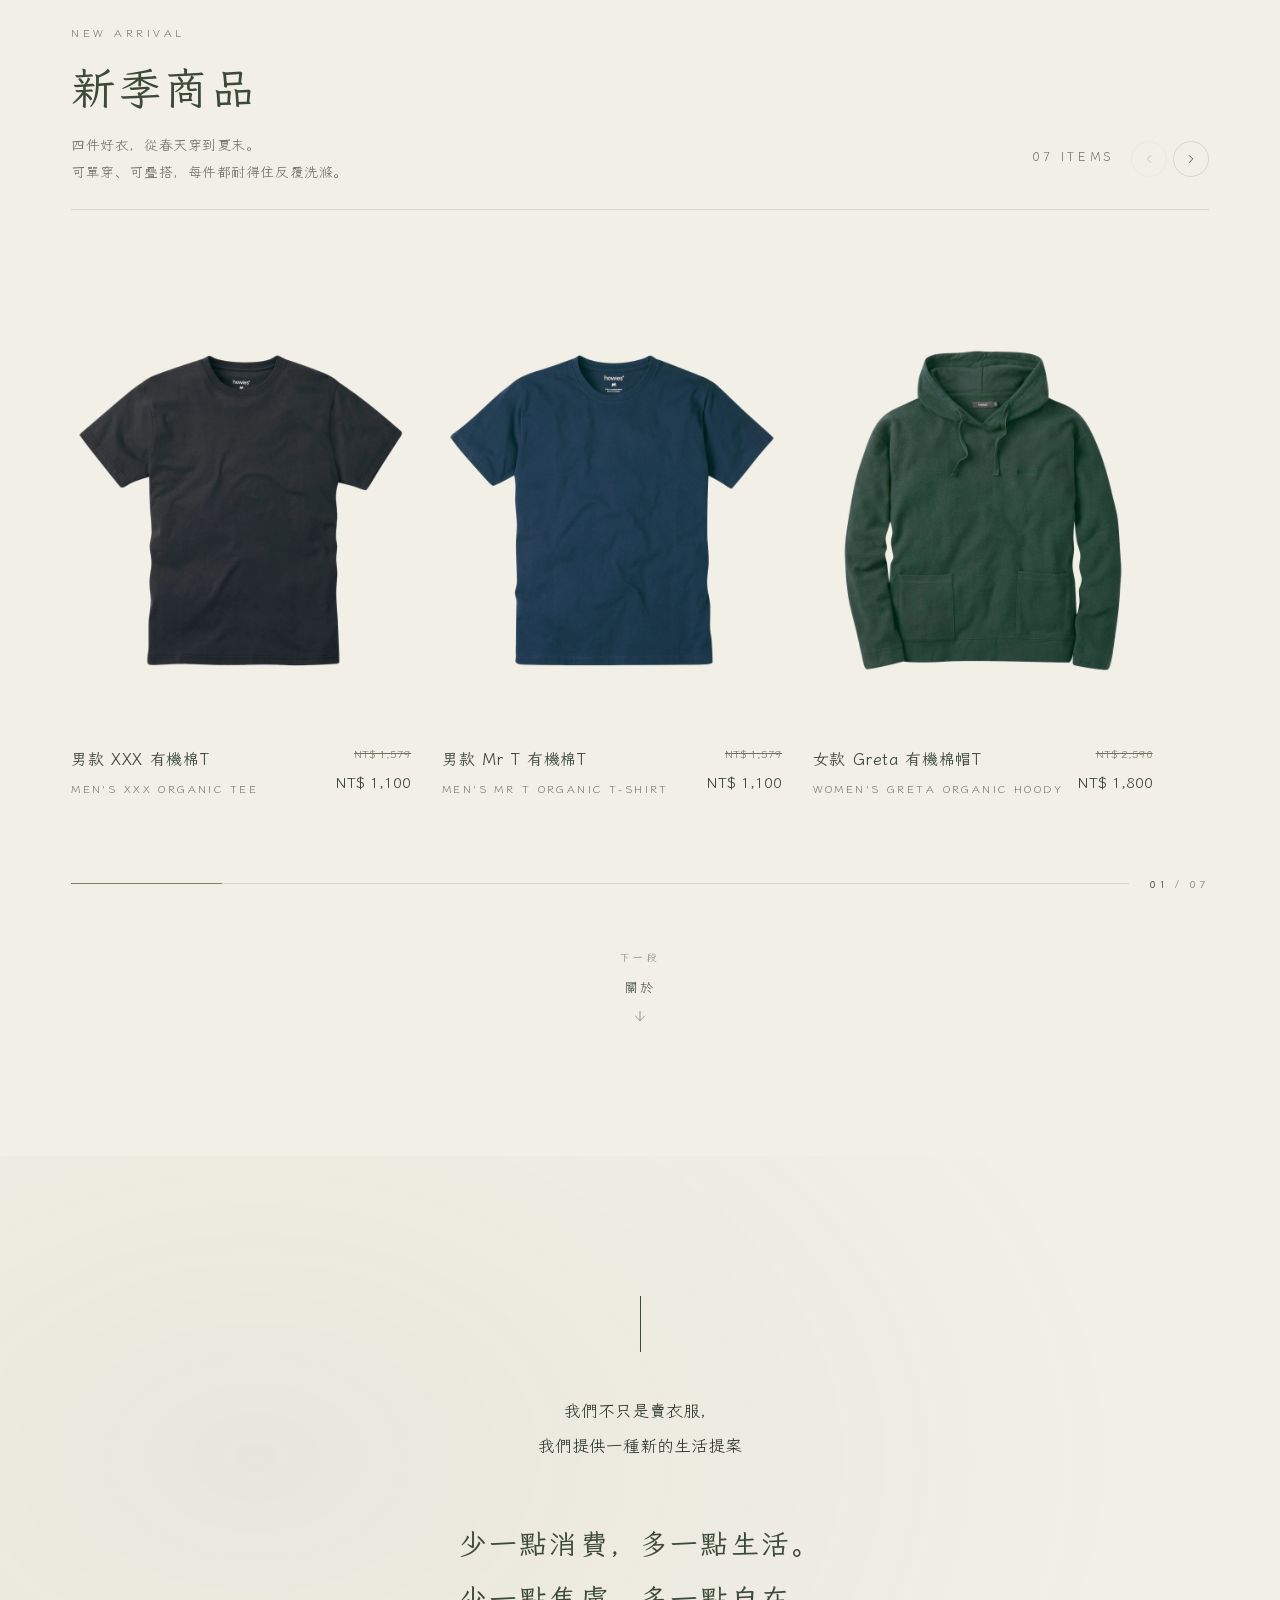
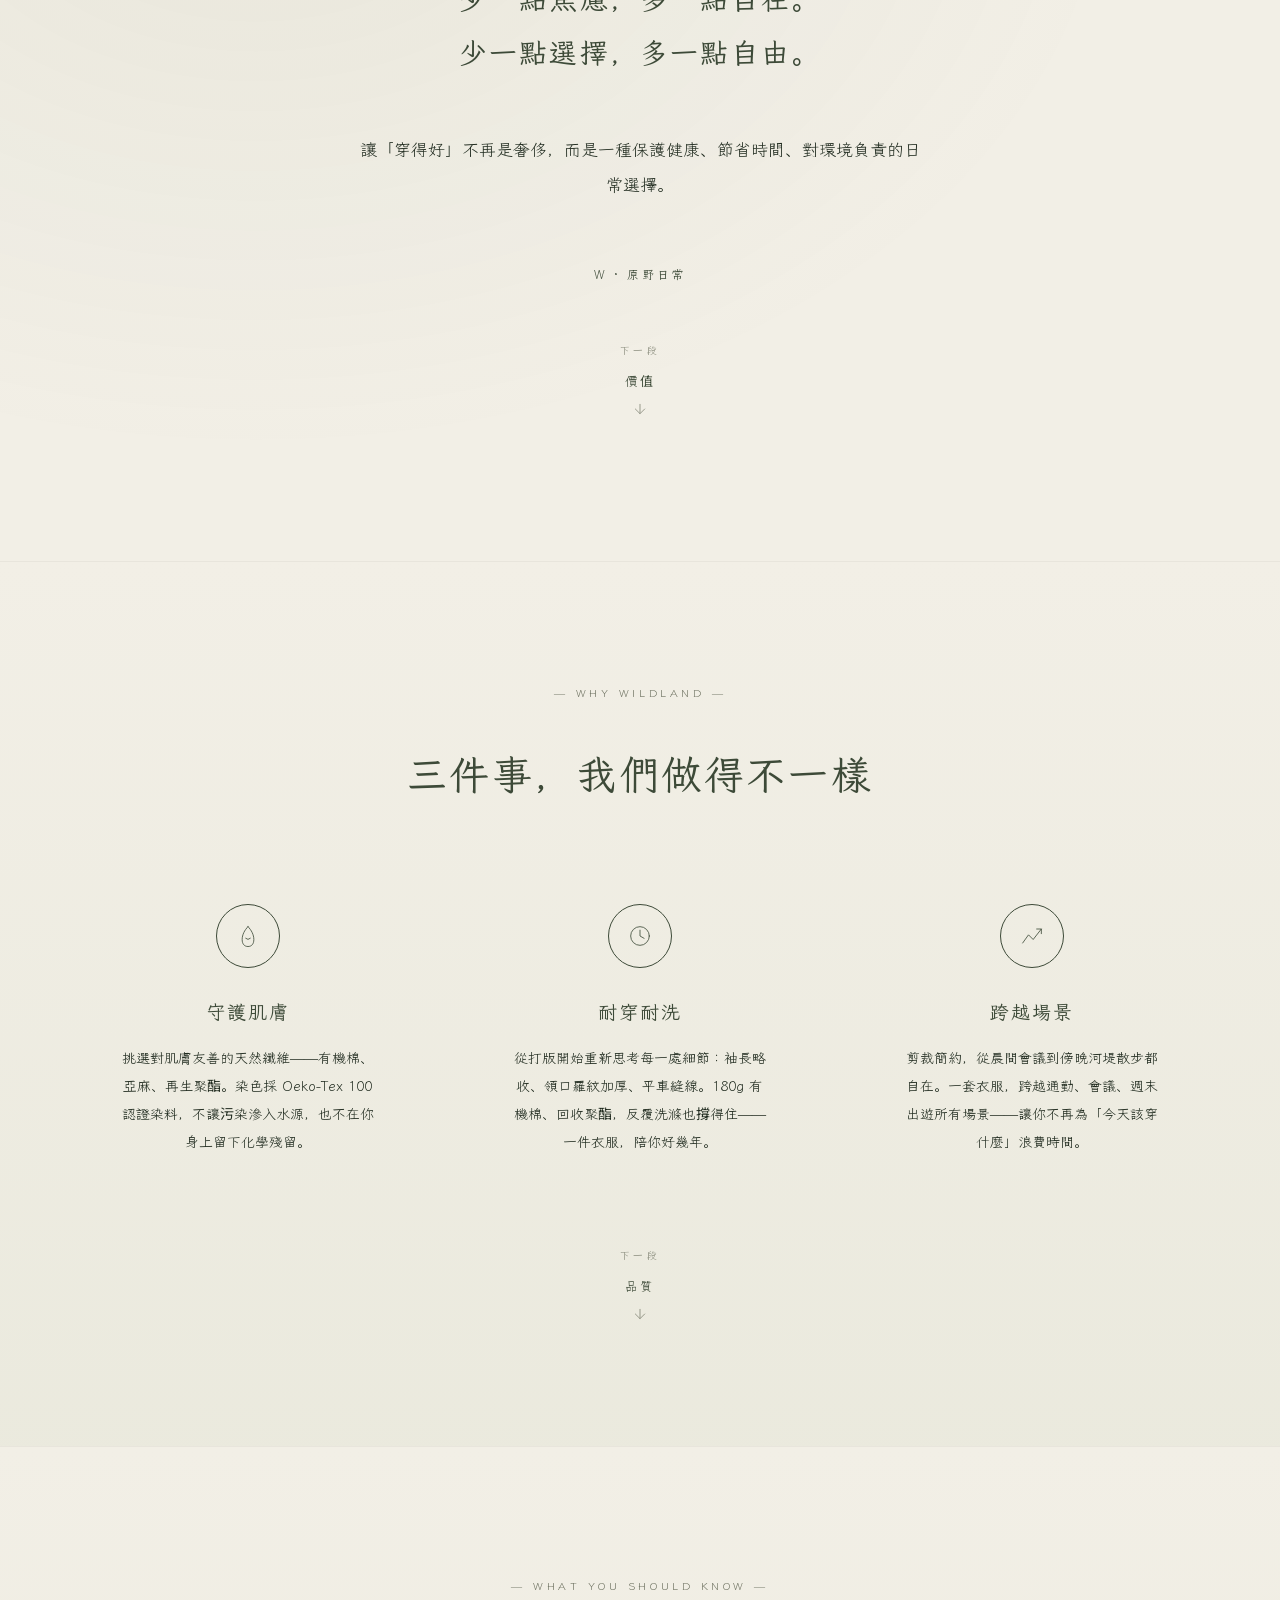
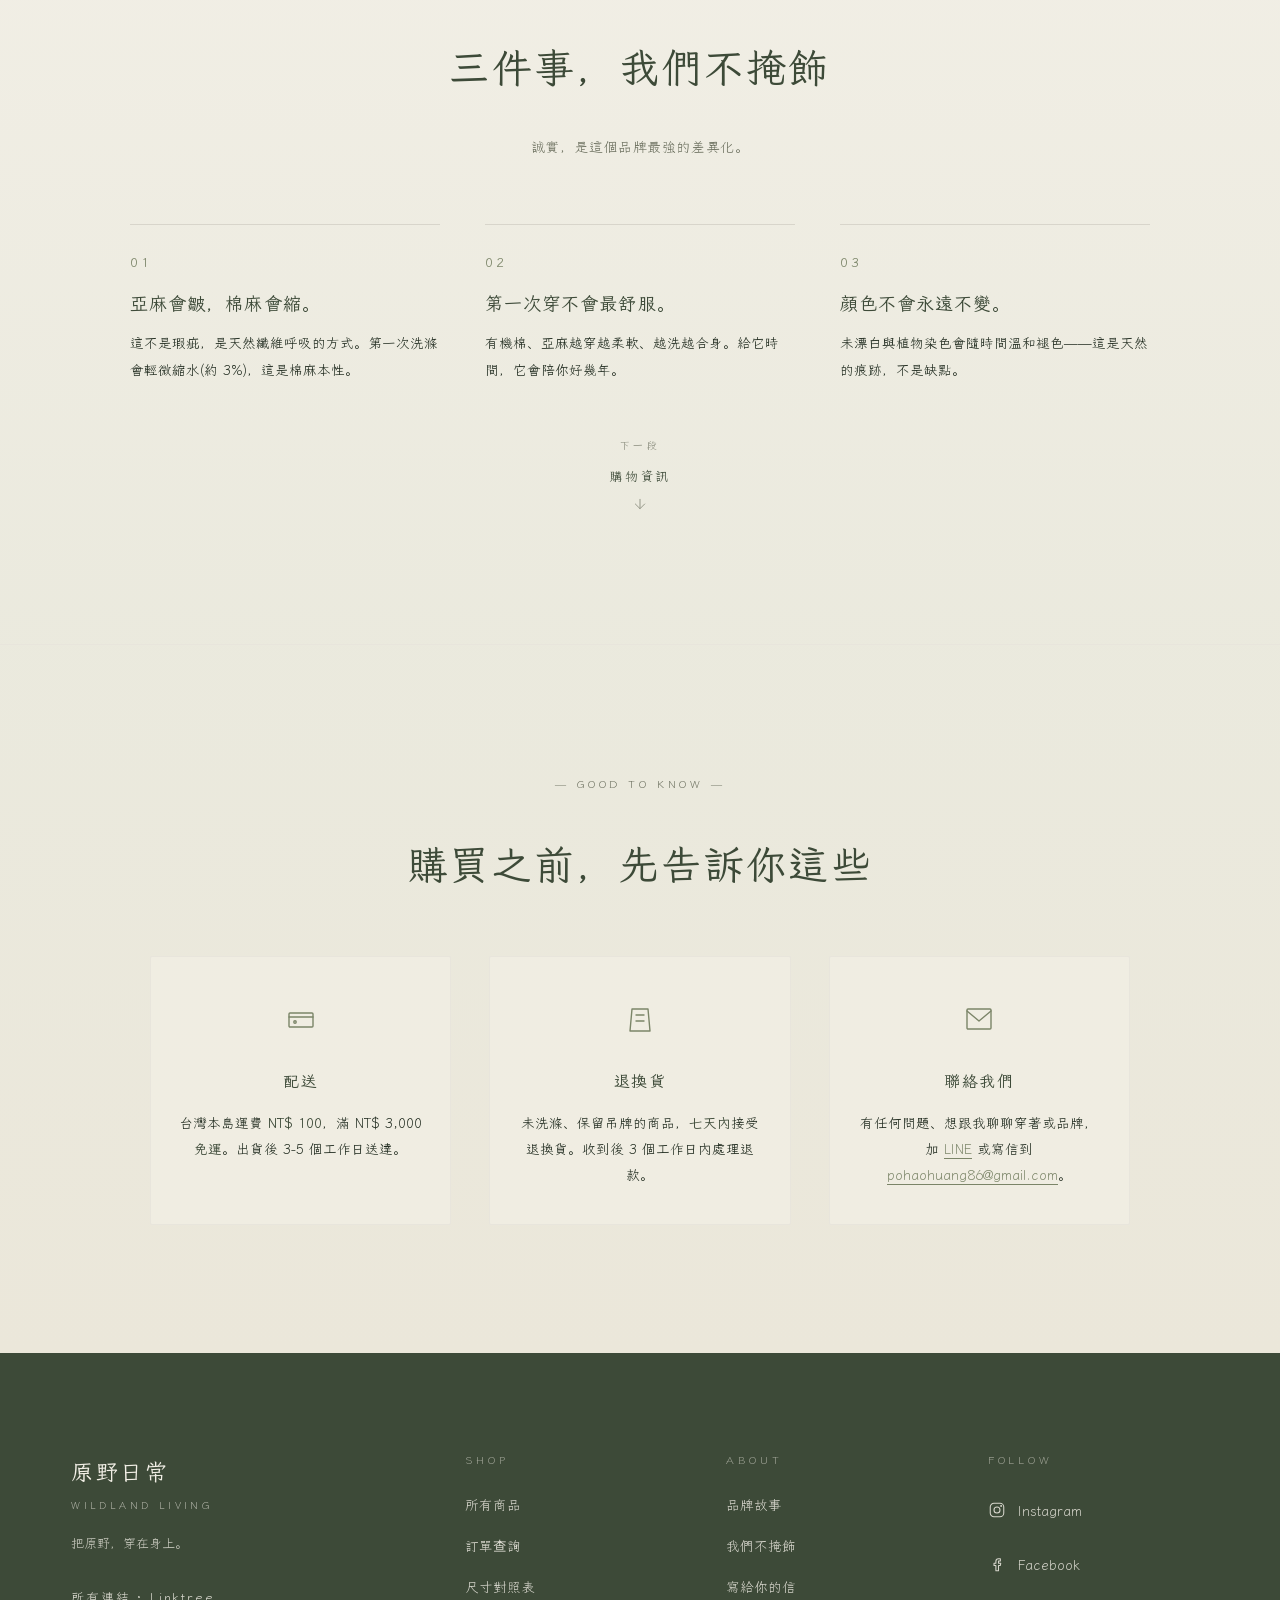
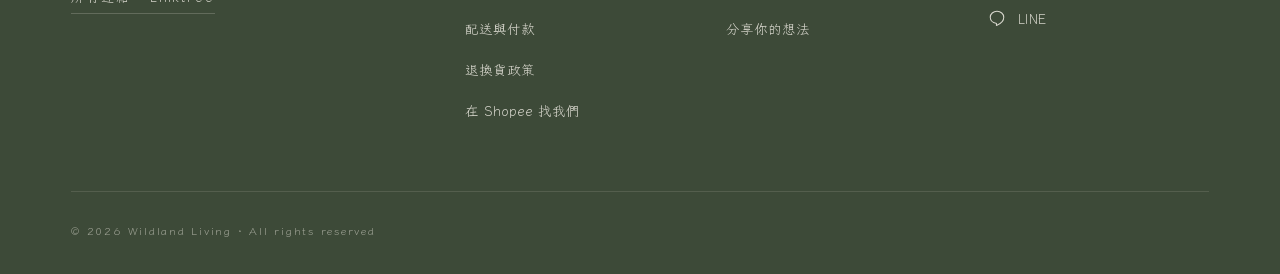
==== commit c60f4df8: "Add files via upload" ====
--- a/index.html
+++ b/index.html
@@ -71,7 +71,9 @@
       "@id": "https://willie8601.github.io/wildland-living/#site",
       "url": "https://willie8601.github.io/wildland-living/",
       "name": "原野日常 Wildland Living",
-      "publisher": { "@id": "https://willie8601.github.io/wildland-living/#org" },
+      "publisher": {
+        "@id": "https://willie8601.github.io/wildland-living/#org"
+      },
       "inLanguage": "zh-Hant"
     },
     {
@@ -83,16 +85,18 @@
           "position": 1,
           "item": {
             "@type": "Product",
-            "name": "男款 XXX 有機棉 T",
+            "name": "男款 XXX 有機棉T",
             "alternateName": "Men's XXX Organic Tee",
             "sku": "001",
             "material": "100% 有機棉",
-            "brand": { "@id": "https://willie8601.github.io/wildland-living/#org" },
+            "brand": {
+              "@id": "https://willie8601.github.io/wildland-living/#org"
+            },
             "countryOfOrigin": "BD",
             "offers": {
               "@type": "Offer",
               "priceCurrency": "TWD",
-              "price": "1105",
+              "price": "1100",
               "availability": "https://schema.org/InStock"
             }
           }
@@ -102,16 +106,18 @@
           "position": 2,
           "item": {
             "@type": "Product",
-            "name": "男款 Mr T 有機棉 T",
+            "name": "男款 Mr T 有機棉T",
             "alternateName": "Men's Mr T Organic T-shirt",
             "sku": "002",
             "material": "100% 有機棉",
-            "brand": { "@id": "https://willie8601.github.io/wildland-living/#org" },
+            "brand": {
+              "@id": "https://willie8601.github.io/wildland-living/#org"
+            },
             "countryOfOrigin": "IN",
             "offers": {
               "@type": "Offer",
               "priceCurrency": "TWD",
-              "price": "1105",
+              "price": "1100",
               "availability": "https://schema.org/InStock"
             }
           }
@@ -121,16 +127,18 @@
           "position": 3,
           "item": {
             "@type": "Product",
-            "name": "女款 Greta 有機棉連帽衫",
+            "name": "女款 Greta 有機棉帽T",
             "alternateName": "Women's Greta Organic Hoody",
             "sku": "003",
             "material": "100% 有機棉",
-            "brand": { "@id": "https://willie8601.github.io/wildland-living/#org" },
+            "brand": {
+              "@id": "https://willie8601.github.io/wildland-living/#org"
+            },
             "countryOfOrigin": "PK",
             "offers": {
               "@type": "Offer",
               "priceCurrency": "TWD",
-              "price": "1813",
+              "price": "1800",
               "availability": "https://schema.org/InStock"
             }
           }
@@ -144,12 +152,77 @@
             "alternateName": "Ystwyth Active Jacket (unisex)",
             "sku": "004",
             "material": "100% 再生聚酯纖維",
-            "brand": { "@id": "https://willie8601.github.io/wildland-living/#org" },
+            "brand": {
+              "@id": "https://willie8601.github.io/wildland-living/#org"
+            },
             "countryOfOrigin": "IN",
             "offers": {
               "@type": "Offer",
               "priceCurrency": "TWD",
               "price": "2580",
+              "availability": "https://schema.org/InStock"
+            }
+          }
+        },
+        {
+          "@type": "ListItem",
+          "position": 5,
+          "item": {
+            "@type": "Product",
+            "name": "男款 Wiston 長袖有機棉T",
+            "alternateName": "Men's Wiston Long Sleeved Organic T-shirt",
+            "sku": "005",
+            "material": "100% 有機棉",
+            "brand": {
+              "@id": "https://willie8601.github.io/wildland-living/#org"
+            },
+            "countryOfOrigin": "IN",
+            "offers": {
+              "@type": "Offer",
+              "priceCurrency": "TWD",
+              "price": "1200",
+              "availability": "https://schema.org/InStock"
+            }
+          }
+        },
+        {
+          "@type": "ListItem",
+          "position": 6,
+          "item": {
+            "@type": "Product",
+            "name": "男款 Medrad 有機棉拉鍊帽T",
+            "alternateName": "Men's Medrad Organic Zip Hoody",
+            "sku": "006",
+            "material": "100% 有機棉",
+            "brand": {
+              "@id": "https://willie8601.github.io/wildland-living/#org"
+            },
+            "countryOfOrigin": "BD",
+            "offers": {
+              "@type": "Offer",
+              "priceCurrency": "TWD",
+              "price": "2100",
+              "availability": "https://schema.org/InStock"
+            }
+          }
+        },
+        {
+          "@type": "ListItem",
+          "position": 7,
+          "item": {
+            "@type": "Product",
+            "name": "男款 Merino 羊毛長袖T",
+            "alternateName": "Men's Long Sleeved Merino T-shirt",
+            "sku": "007",
+            "material": "100% 友善人道美麗諾羊毛",
+            "brand": {
+              "@id": "https://willie8601.github.io/wildland-living/#org"
+            },
+            "countryOfOrigin": "CN",
+            "offers": {
+              "@type": "Offer",
+              "priceCurrency": "TWD",
+              "price": "3500",
               "availability": "https://schema.org/InStock"
             }
           }
@@ -416,7 +489,7 @@
         <p class="section-head__lede">四件好衣，從春天穿到夏末。<br />可單穿、可疊搭，每件都耐得住反覆洗滌。</p>
       </div>
       <div class="products__nav">
-        <span class="section-head__meta" id="productCount">04 items</span>
+        <span class="section-head__meta" id="productCount">07 items</span>
         <div class="products__arrows" aria-hidden="true">
           <button class="products__arrow" id="prodPrev" aria-label="上一個商品">
             <svg viewBox="0 0 24 24" fill="none" stroke="currentColor" stroke-width="1.5" stroke-linecap="round" stroke-linejoin="round">
@@ -445,7 +518,7 @@
   <div class="wrap">
     <div class="products__progress" aria-hidden="true">
       <div class="products__progress-bar"><span id="prodProgress"></span></div>
-      <span class="products__progress-text"><span id="prodCurrent">01</span> / <span id="prodTotal">04</span></span>
+      <span class="products__progress-text"><span id="prodCurrent">01</span> / <span id="prodTotal">07</span></span>
     </div>
   </div>
 </section>
@@ -1157,9 +1230,9 @@
 const PRODUCTS = [
   {
     no: '01',
-    name: '男款 XXX 有機棉 T',
+    name: '男款 XXX 有機棉T',
     en: "Men's XXX Organic Tee",
-    price: 1105,
+    price: 1100,
     listPrice: 1579,
     sizes: ['L'],
     stock: 1,
@@ -1168,15 +1241,15 @@
     origin: 'Made in Bangladesh',
     desc: '我們把三十年來製作上萬件 T-shirt 的心得，全部重新歸零思考。剪裁從零打版，只為了找出最理想的輪廓 — 袖長略收、領口羅紋加厚，領圍採用平車縫線，每一處細節都經得起檢視。\n\n選用我們反覆驗證的 180g 有機棉，柔韌透氣，越穿越服貼。這不是一件追逐流行的 T-shirt，而是會陪你走過好幾年，隨時間沉澱出個人風味的日常之選。',
     care: '30°C 機洗 · 建議自然晾乾',
-    tone: 'A',
+    tone: 'C',
     sizeGuide: 'men',
     images: ['images/01/main.webp']
   },
   {
     no: '02',
-    name: '男款 Mr T 有機棉 T',
+    name: '男款 Mr T 有機棉T',
     en: "Men's Mr T Organic T-shirt",
-    price: 1105,
+    price: 1100,
     listPrice: 1579,
     sizes: ['L'],
     stock: 1,
@@ -1185,24 +1258,24 @@
     origin: 'Made in India',
     desc: '熟悉的版型，依然是你愛不釋手的舒適輪廓。柔軟卻耐穿，這是一件為長久陪伴而生的 T-shirt。每一道車縫、每一處細節，都經過反覆琢磨，只為帶來日復一日的自在與耐用。\n\n採用 100% 有機棉，低環境負擔，種植過程不使用有害農藥 — 對你好、對農夫好、對土地更好。染色選用 Oeko-Tex 100 認證染料，不讓污染滲入水源。\n\n加厚領口羅紋搭配平車縫線收邊，細節經得起細看。只要好好對待它，這件 T-shirt 會陪你走上好長一段路。',
     care: '30°C 機洗 · 建議自然晾乾',
-    tone: 'A',
+    tone: 'C',
     sizeGuide: 'men',
     images: ['images/02/main.webp']
   },
   {
     no: '03',
-    name: '女款 Greta 有機棉連帽衫',
+    name: '女款 Greta 有機棉帽T',
     en: "Women's Greta Organic Hoody",
-    price: 1813,
+    price: 1800,
     listPrice: 2590,
     sizes: ['M'],
     stock: 1,
     type: 'hoody',
     material: '100% 有機棉',
     origin: 'Made in Pakistan',
-    desc: '選用低環境負擔的 100% 有機棉磨毛布料，外層柔軟起絨，觸感格外溫暖。雙層帽兜俐落不臃腫，搭配可調式人字織帶抽繩；前方雙口袋，讓冰冷的雙手隨時有處安放。\n\n100% 有機棉種植過程不使用有害農藥 — 對你、對農夫、對土地都更友善。染色採 Oeko-Tex 100 認證染料，不讓污染滲入水源。\n\n一件無論四季都能輕鬆疊穿的日常帽 T，把溫暖穿在身上。',
+    desc: '選用低環境負擔的 100% 有機棉頂級磨毛布料，外層柔軟起絨，觸感格外溫暖。雙層帽兜俐落不臃腫，搭配可調式人字織帶抽繩；前方雙口袋，讓冰冷的雙手隨時有處安放。\n\n100% 有機棉種植過程不使用有害農藥 — 對你、對農夫、對土地都更友善。染色採 Oeko-Tex 100 認證染料，不讓污染滲入水源。\n\n一件無論四季都能輕鬆疊穿的日常帽 T，把溫暖穿在身上。',
     care: '30°C 機洗',
-    tone: 'A',
+    tone: 'C',
     sizeGuide: 'women',
     images: ['images/03/main.webp']
   },
@@ -1217,11 +1290,62 @@
     type: 'jacket',
     material: '100% 再生聚酯纖維',
     origin: 'Made in India',
-    desc: '中磅防風機能外套，由回收寶特瓶再製而成。採用回收聚酯格紋布，勾到也不易撕裂；內襯同樣選用回收聚酯，貼膚舒適。表面經 PFC-free 環保撥水處理，雨水自然滑落不滲透；三段式可調帽兜，從容應對多變天候。\n\n搭配彈性下擺、雙翻蓋按釦前口袋、側邊按釦口袋及內側胸袋，收納一應俱全。前襟採用 YKK NATULON® 回收拉鍊，每個細節都經過深思。\n\n耐穿、永續、可收納 — 一件為實用而生的好外套。',
-    care: '機洗',
-    tone: 'A',
+    desc: '中磅防風機能外套，由回收寶特瓶再製而成。採用回收聚酯格紋布，勾到也不易撕裂；內襯同樣選用回收聚酯，貼膚舒適。表面經 PFC-free 環保撥水處理，雨水自然滑落不滲透；三段式可調帽兜，從容應對多變天候。\n\n兩色可選，搭配彈性下擺、雙翻蓋按釦前口袋、側邊按釦口袋及內側胸袋，收納一應俱全。前襟採用 YKK NATULON® 回收拉鍊，每個細節都經過深思。\n\n耐穿、永續、可收納 — 一件為實用而生的好外套。',
+    care: '可機洗',
+    tone: 'C',
     sizeGuide: 'men',
     images: ['images/04/main.webp', 'images/04/hover.webp']
+  },
+  {
+    no: '05',
+    name: '男款 Wiston 長袖有機棉T',
+    en: "Men's Wiston Long Sleeved Organic T-shirt",
+    price: 1200,
+    listPrice: 1748,
+    sizes: ['M', 'L'],
+    stock: 1,
+    type: 'tee',
+    material: '100% 有機棉',
+    origin: 'Made in India',
+    desc: '這款 Wiston 經典棒球風長袖 T 恤，採用經久耐用的 180 克全球有機紡織標準（G.O.T.S.）認證有機棉，厚薄適中，四季皆宜。插肩袖（Raglan）設計搭配舒適的平縫修飾線條，表面經微起毛處理，觸感加倍柔軟、自帶復古感。\n\n衣身配有精緻滾邊領口、平直下擺與胸前低調的品牌標誌，且不含化害農藥，對肌膚與地球更友善。無論搭配牛仔褲或短褲都極具型格，是百搭的日常首選。',
+    care: '可機洗',
+    tone: 'C',
+    sizeGuide: 'men',
+    images: []
+  },
+  {
+    no: '06',
+    name: '男款 Medrad 有機棉拉鍊帽T',
+    en: "Men's Medrad Organic Zip Hoody",
+    price: 2100,
+    listPrice: 3011,
+    sizes: ['M', 'L'],
+    stock: 1,
+    type: 'hoody',
+    material: '100% 有機棉',
+    origin: 'Made in Bangladesh',
+    desc: '如果您熱愛經典運動風拉鍊連帽外套，同等價位中您絕找不到比這款更好的選擇！本季全新升級的 Medrad 採用低環境衝擊的 100% 頂級有機棉面料，外層經微刷毛處理，觸感極致柔軟。\n\n細節上，雙層連帽搭配厚實抽繩，雙前袋能溫暖雙手，高彈力袖口與下擺則終身不易變形。更棒的是，前拉鍊採用 YKK Natulon® 99% 環保再生塑料製成。這是一款四季皆宜、兼具實用與耐磨的日常保暖首選。',
+    care: '30°C 機洗 · 建議自然晾乾',
+    tone: 'C',
+    sizeGuide: 'men',
+    images: []
+  },
+  {
+    no: '07',
+    name: '男款 Merino 羊毛長袖T',
+    en: "Men's Long Sleeved Merino T-shirt",
+    price: 3500,
+    listPrice: 5090,
+    sizes: ['M', 'L'],
+    stock: 1,
+    type: 'tee',
+    material: '100% 友善人道美麗諾羊毛',
+    origin: 'Made in China',
+    desc: '這是我們最暢銷的 100% 美麗諾羊毛長袖 T 恤！具備天然的吸濕排汗極佳機能，能聰明調節體溫 — 天熱時體感清爽，天冷時鎖溫保暖，甚至在衣物打濕時依然能維持優異的絕緣保溫效果。\n\n剪裁如一般長袖 T 恤般合身舒適，無論作為運動機能底層衣或日常單穿，都是極具機能與實穿性的萬能百搭單品。',
+    care: '30°C 機洗 · 建議自然晾乾',
+    tone: 'C',
+    sizeGuide: 'men',
+    images: []
   }
 ];
 
@@ -1477,7 +1601,9 @@
    ======================================================================== */
 function scrollToProduct(no) {
   const section = $('#products');
-  const card = document.querySelector(`#productGrid .card[data-no="${no}"]`);
+  // 選單用 001 格式、商品資料用 01 格式，統一轉成畫面用的 2 位數再找卡片
+  const key = fmtNo(no);
+  const card = document.querySelector(`#productGrid .card[data-no="${key}"]`);
   if (!section) return;
   // 1. 先把頁面捲到 Products section
   section.scrollIntoView({ behavior: 'smooth', block: 'start' });
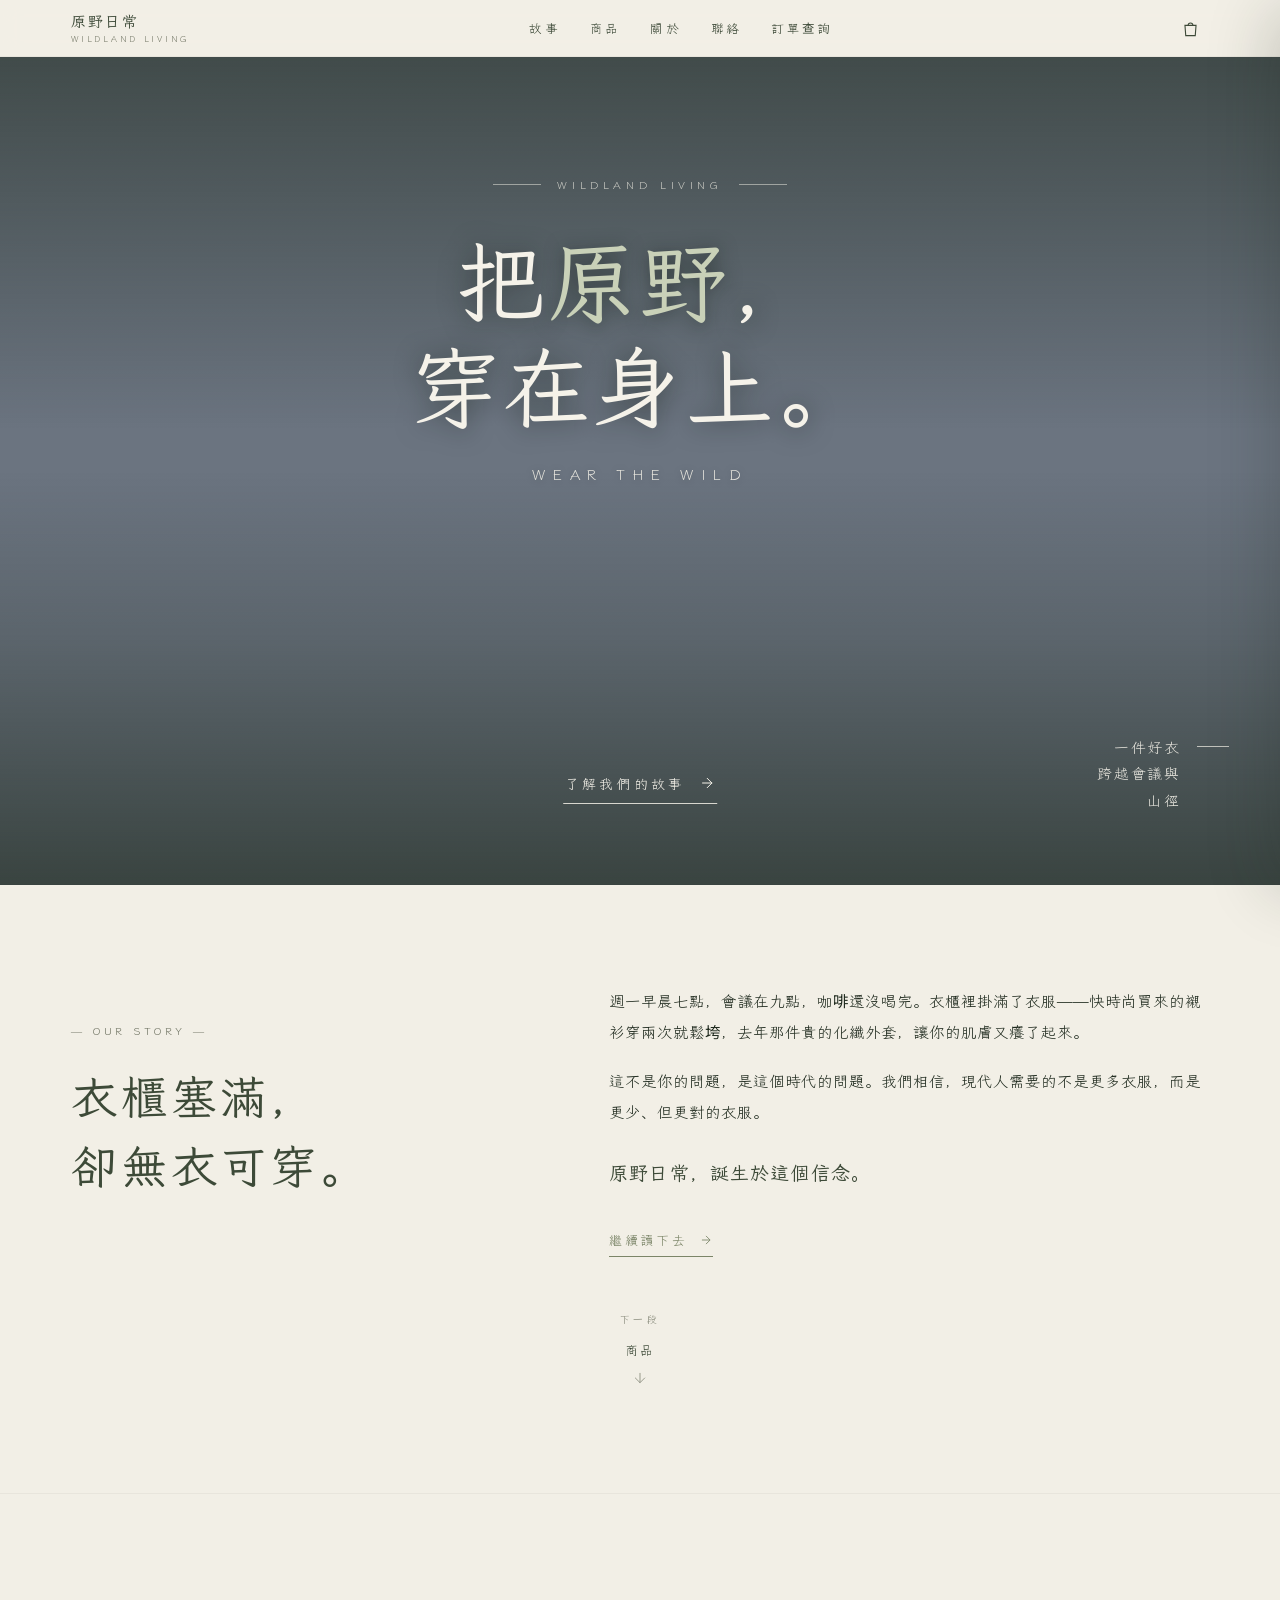
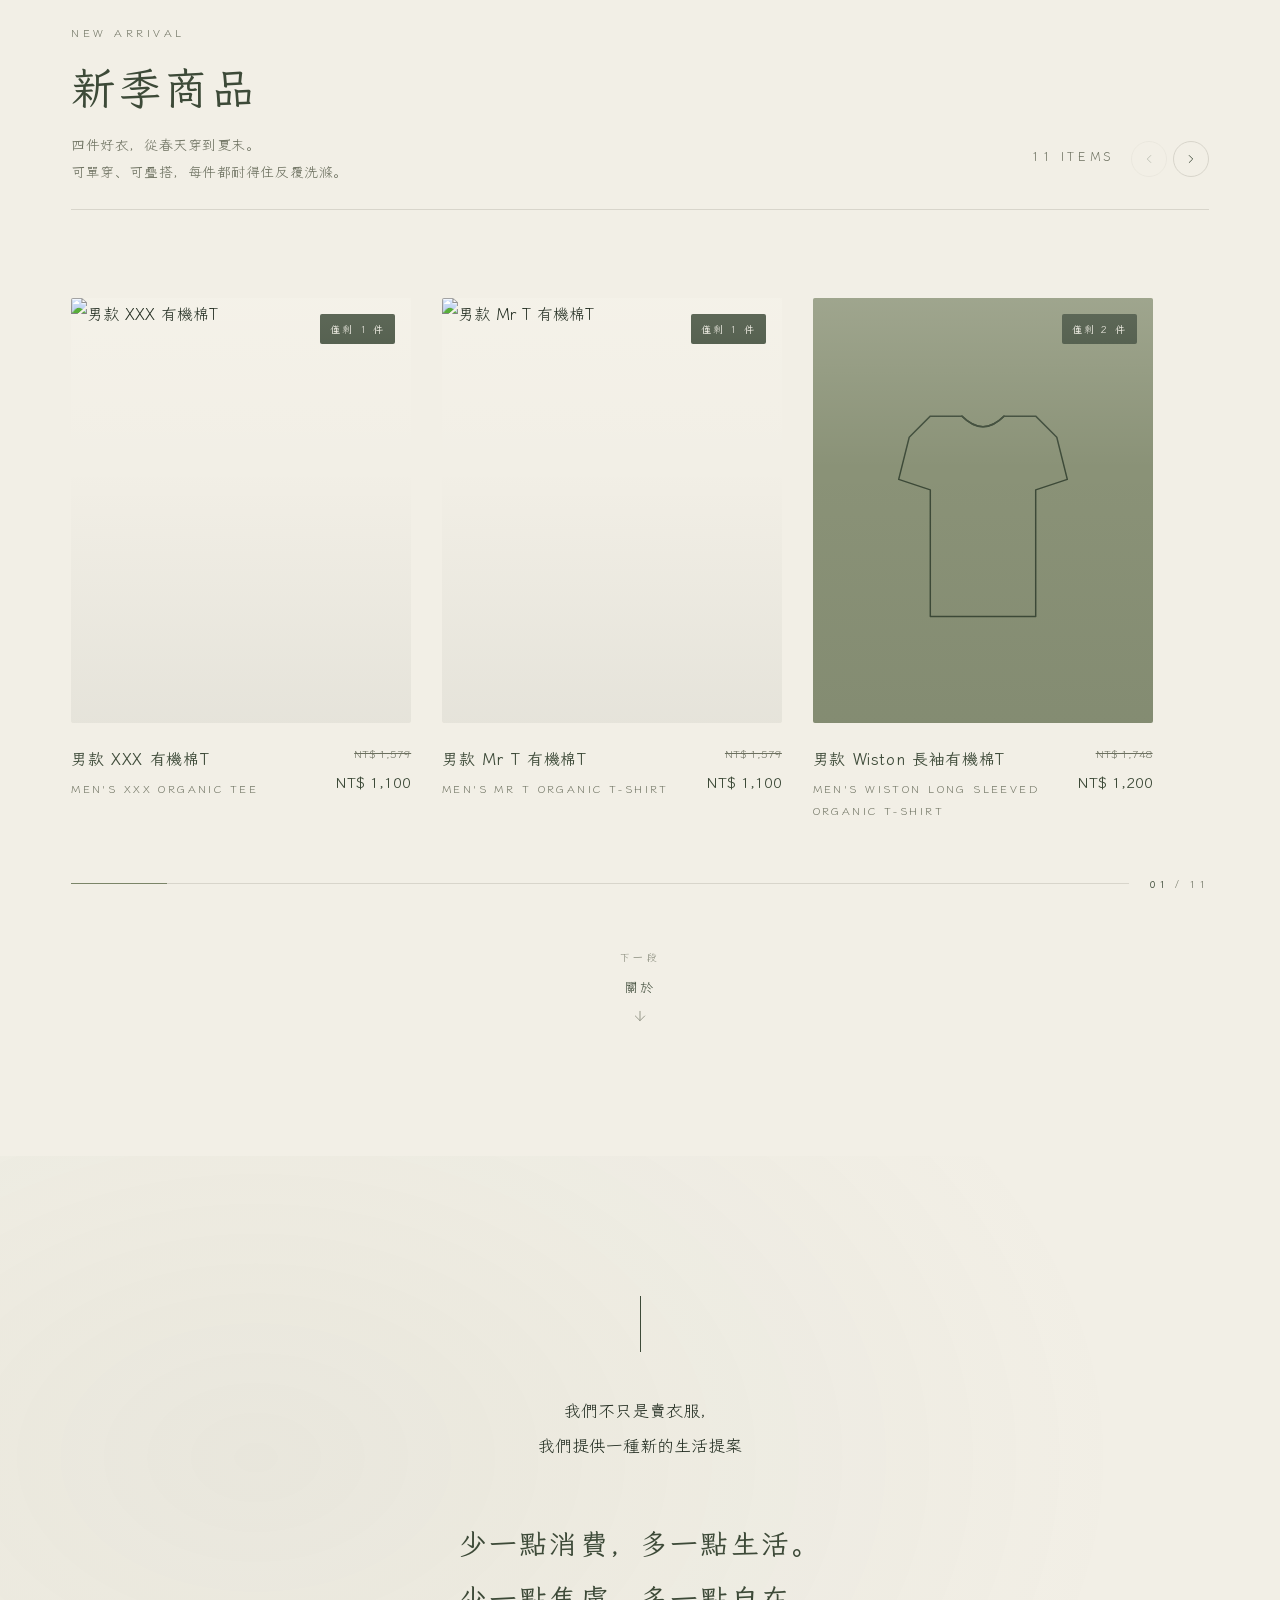
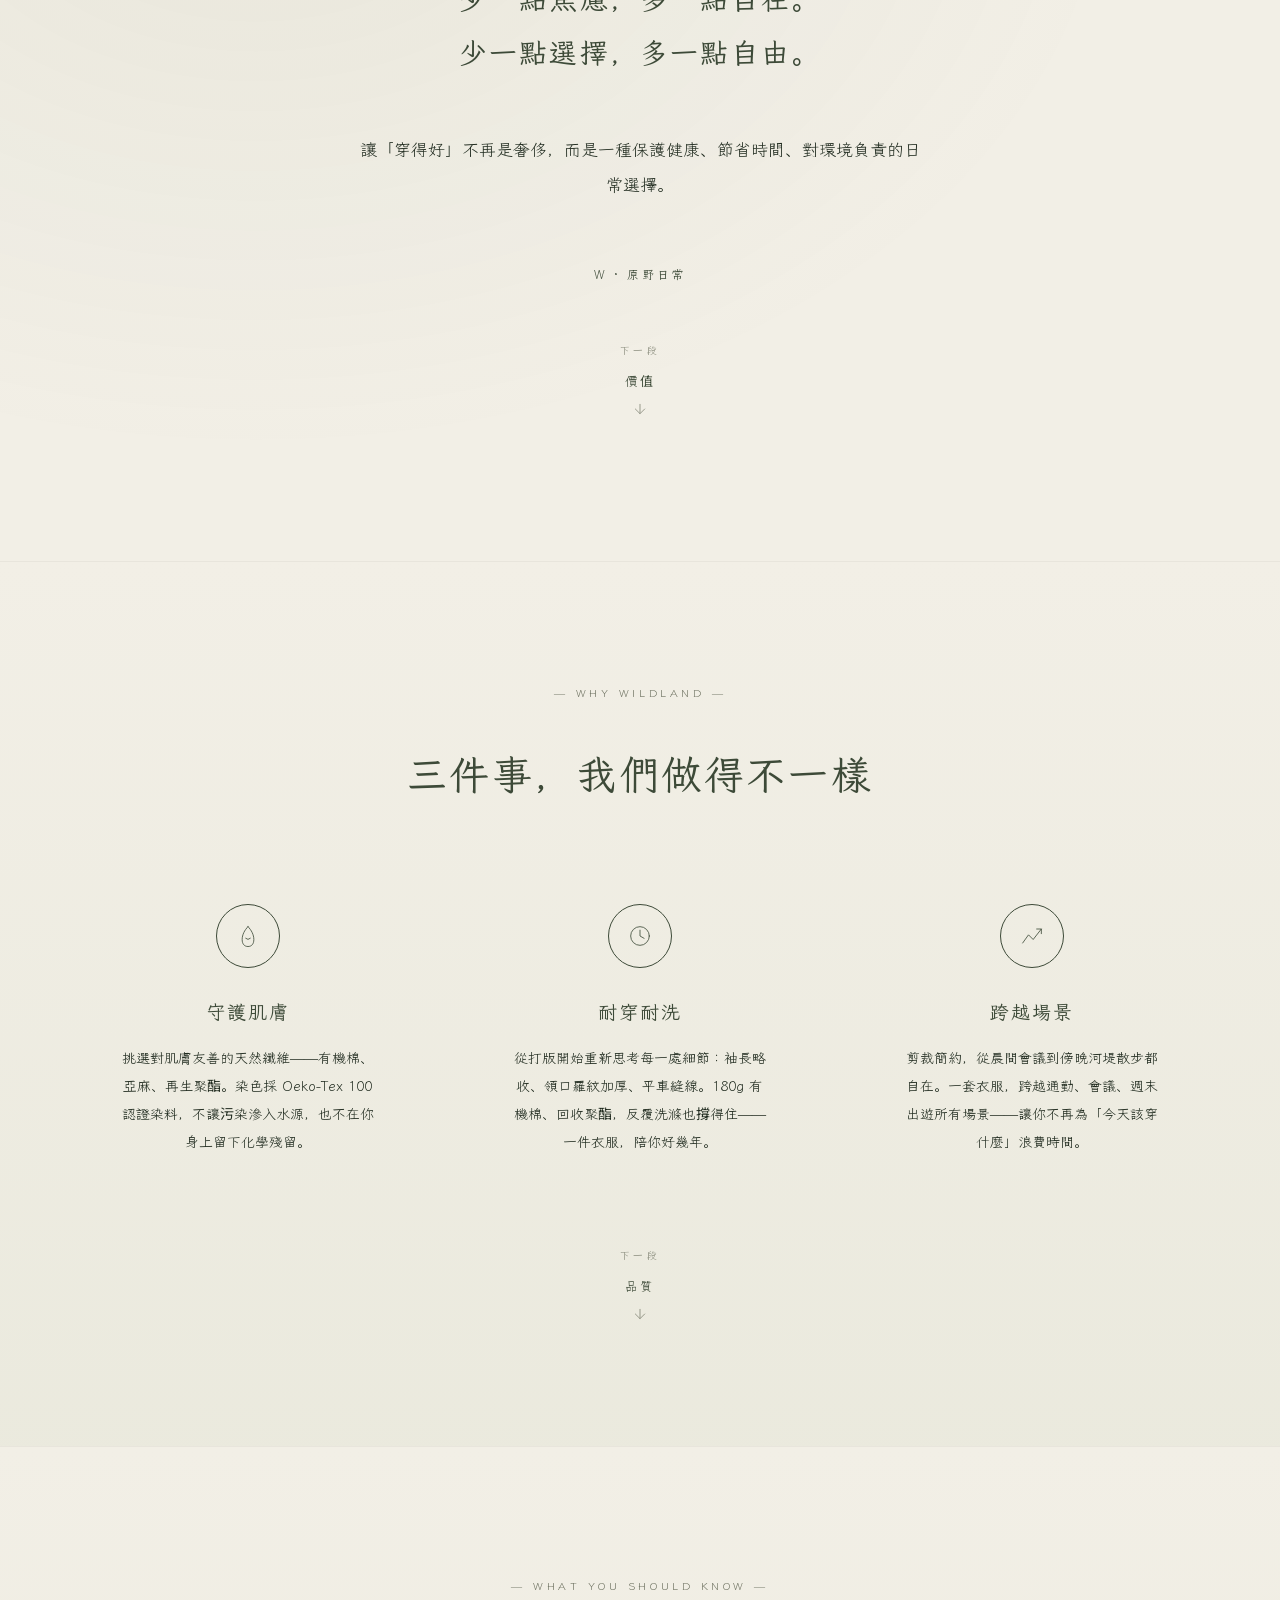
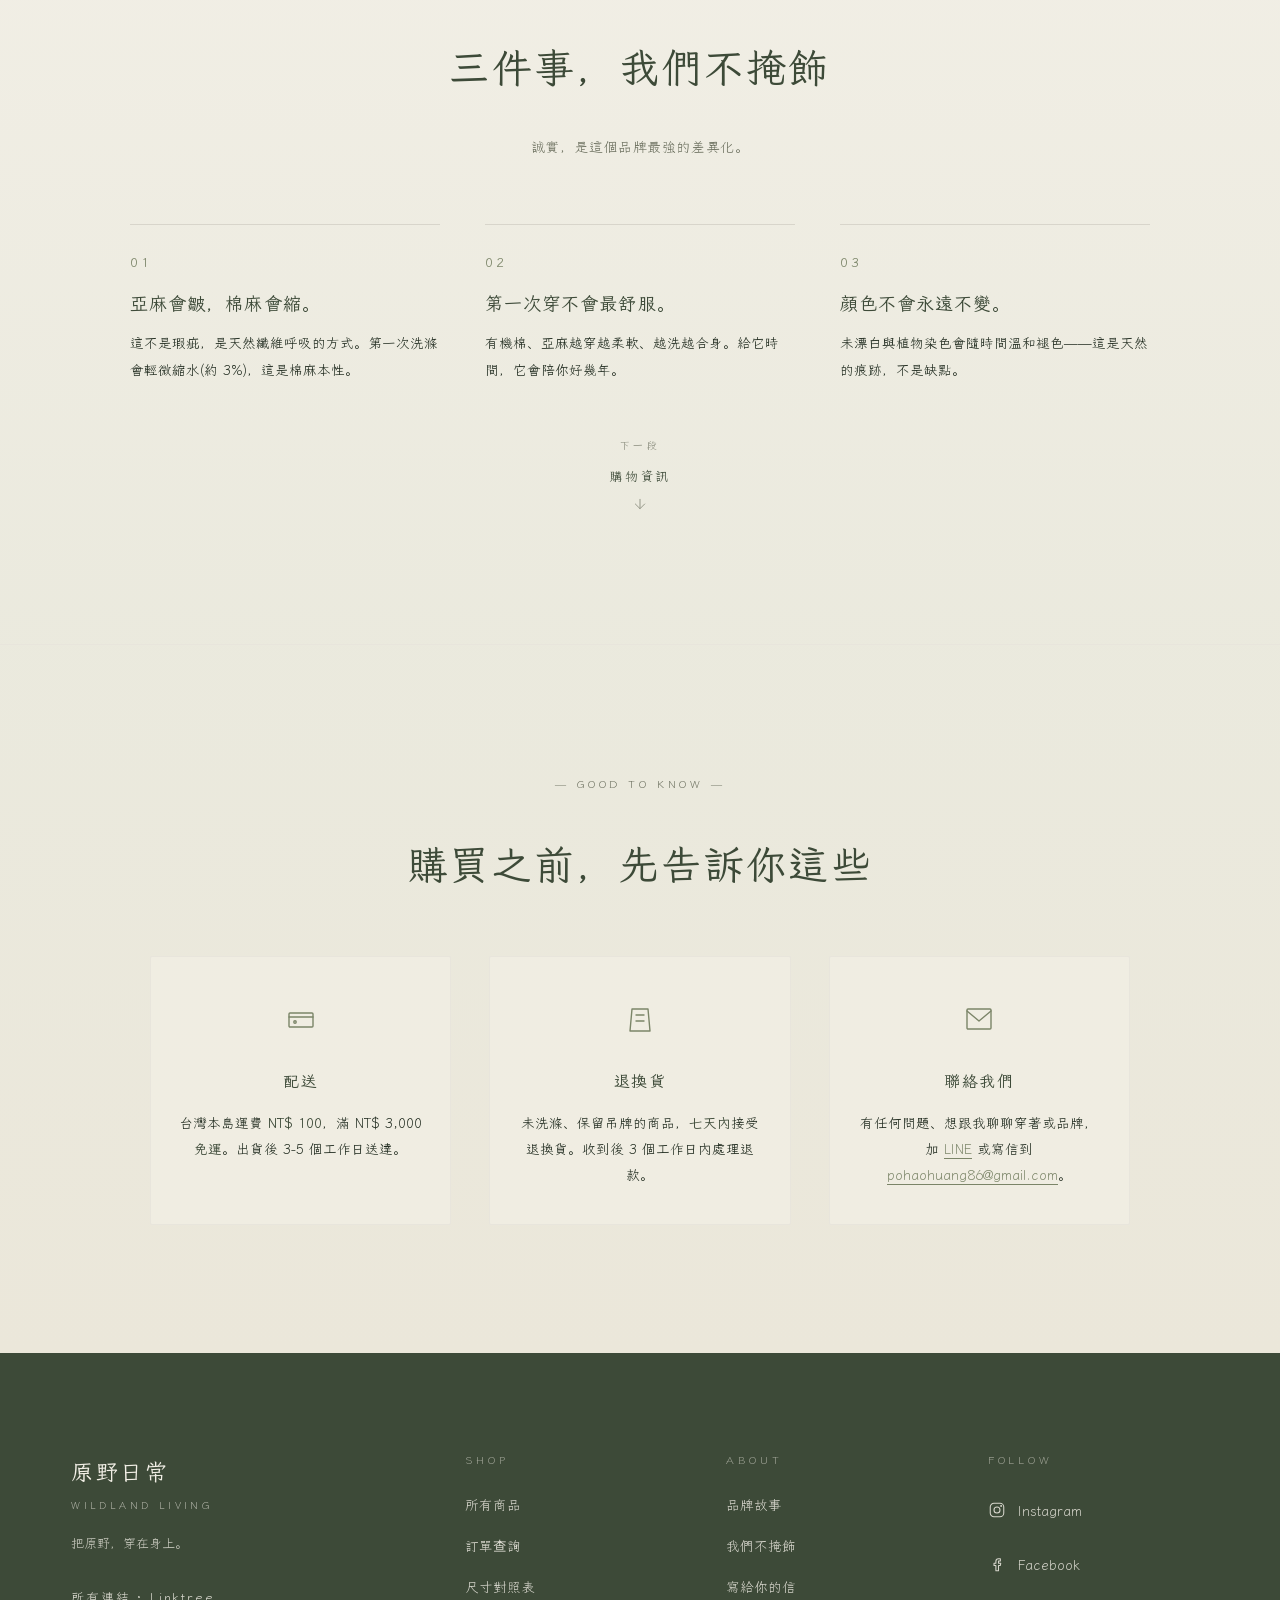
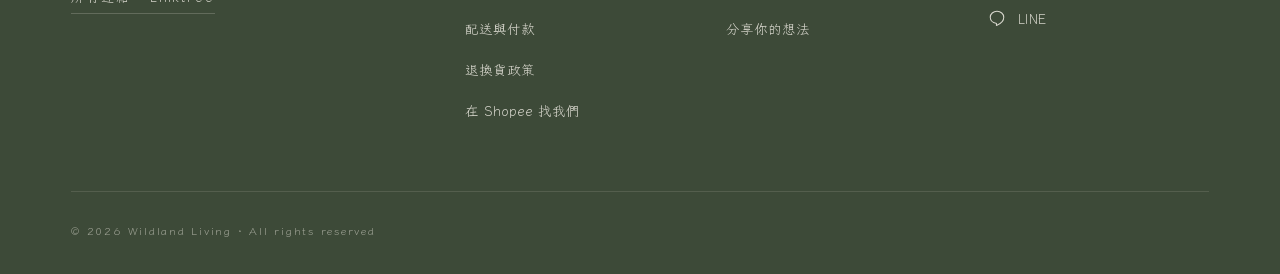
==== commit 09594b27: "更新20260712" ====
--- a/index.html
+++ b/index.html
@@ -127,9 +127,51 @@
           "position": 3,
           "item": {
             "@type": "Product",
+            "name": "男款 Wiston 長袖有機棉T",
+            "alternateName": "Men's Wiston Long Sleeved Organic T-shirt",
+            "sku": "003",
+            "material": "100% 有機棉",
+            "brand": {
+              "@id": "https://willie8601.github.io/wildland-living/#org"
+            },
+            "countryOfOrigin": "IN",
+            "offers": {
+              "@type": "Offer",
+              "priceCurrency": "TWD",
+              "price": "1200",
+              "availability": "https://schema.org/InStock"
+            }
+          }
+        },
+        {
+          "@type": "ListItem",
+          "position": 4,
+          "item": {
+            "@type": "Product",
+            "name": "男款 Merino 羊毛長袖T",
+            "alternateName": "Men's Long Sleeved Merino T-shirt",
+            "sku": "004",
+            "material": "100% 友善人道美麗諾羊毛",
+            "brand": {
+              "@id": "https://willie8601.github.io/wildland-living/#org"
+            },
+            "countryOfOrigin": "CN",
+            "offers": {
+              "@type": "Offer",
+              "priceCurrency": "TWD",
+              "price": "3500",
+              "availability": "https://schema.org/InStock"
+            }
+          }
+        },
+        {
+          "@type": "ListItem",
+          "position": 5,
+          "item": {
+            "@type": "Product",
             "name": "女款 Greta 有機棉帽T",
             "alternateName": "Women's Greta Organic Hoody",
-            "sku": "003",
+            "sku": "005",
             "material": "100% 有機棉",
             "brand": {
               "@id": "https://willie8601.github.io/wildland-living/#org"
@@ -139,48 +181,6 @@
               "@type": "Offer",
               "priceCurrency": "TWD",
               "price": "1800",
-              "availability": "https://schema.org/InStock"
-            }
-          }
-        },
-        {
-          "@type": "ListItem",
-          "position": 4,
-          "item": {
-            "@type": "Product",
-            "name": "Ystwyth 機能運動外套（中性款）",
-            "alternateName": "Ystwyth Active Jacket (unisex)",
-            "sku": "004",
-            "material": "100% 再生聚酯纖維",
-            "brand": {
-              "@id": "https://willie8601.github.io/wildland-living/#org"
-            },
-            "countryOfOrigin": "IN",
-            "offers": {
-              "@type": "Offer",
-              "priceCurrency": "TWD",
-              "price": "2580",
-              "availability": "https://schema.org/InStock"
-            }
-          }
-        },
-        {
-          "@type": "ListItem",
-          "position": 5,
-          "item": {
-            "@type": "Product",
-            "name": "男款 Wiston 長袖有機棉T",
-            "alternateName": "Men's Wiston Long Sleeved Organic T-shirt",
-            "sku": "005",
-            "material": "100% 有機棉",
-            "brand": {
-              "@id": "https://willie8601.github.io/wildland-living/#org"
-            },
-            "countryOfOrigin": "IN",
-            "offers": {
-              "@type": "Offer",
-              "priceCurrency": "TWD",
-              "price": "1200",
               "availability": "https://schema.org/InStock"
             }
           }
@@ -211,18 +211,102 @@
           "position": 7,
           "item": {
             "@type": "Product",
-            "name": "男款 Merino 羊毛長袖T",
-            "alternateName": "Men's Long Sleeved Merino T-shirt",
+            "name": "Ystwyth 機能運動外套（中性款）",
+            "alternateName": "Ystwyth Active Jacket (unisex)",
             "sku": "007",
-            "material": "100% 友善人道美麗諾羊毛",
+            "material": "100% 再生聚酯纖維",
             "brand": {
               "@id": "https://willie8601.github.io/wildland-living/#org"
             },
-            "countryOfOrigin": "CN",
+            "countryOfOrigin": "IN",
             "offers": {
               "@type": "Offer",
               "priceCurrency": "TWD",
-              "price": "3500",
+              "price": "2580",
+              "availability": "https://schema.org/InStock"
+            }
+          }
+        },
+        {
+          "@type": "ListItem",
+          "position": 8,
+          "item": {
+            "@type": "Product",
+            "name": "女款 Whitland 再生刷毛外套",
+            "alternateName": "Women's Whitland Recycled Fleece",
+            "sku": "008",
+            "material": "100% 再生聚酯纖維",
+            "brand": {
+              "@id": "https://willie8601.github.io/wildland-living/#org"
+            },
+            "countryOfOrigin": "IN",
+            "offers": {
+              "@type": "Offer",
+              "priceCurrency": "TWD",
+              "price": "2280",
+              "availability": "https://schema.org/InStock"
+            }
+          }
+        },
+        {
+          "@type": "ListItem",
+          "position": 9,
+          "item": {
+            "@type": "Product",
+            "name": "男款 Prendergast 再生刷毛外套",
+            "alternateName": "Men's Prendergast Recycled Fleece",
+            "sku": "009",
+            "material": "100% 再生聚酯纖維",
+            "brand": {
+              "@id": "https://willie8601.github.io/wildland-living/#org"
+            },
+            "countryOfOrigin": "IN",
+            "offers": {
+              "@type": "Offer",
+              "priceCurrency": "TWD",
+              "price": "2780",
+              "availability": "https://schema.org/InStock"
+            }
+          }
+        },
+        {
+          "@type": "ListItem",
+          "position": 10,
+          "item": {
+            "@type": "Product",
+            "name": "Tyglyn 雙面穿鋪棉外套（中性款）",
+            "alternateName": "Tyglyn Reversible Wadded Jacket (unisex)",
+            "sku": "010",
+            "material": "100% 再生聚酯纖維",
+            "brand": {
+              "@id": "https://willie8601.github.io/wildland-living/#org"
+            },
+            "countryOfOrigin": "IN",
+            "offers": {
+              "@type": "Offer",
+              "priceCurrency": "TWD",
+              "price": "2780",
+              "availability": "https://schema.org/InStock"
+            }
+          }
+        },
+        {
+          "@type": "ListItem",
+          "position": 11,
+          "item": {
+            "@type": "Product",
+            "name": "男款 Whistler 保暖外套",
+            "alternateName": "Men's Whistler Insulated Jacket",
+            "sku": "011",
+            "material": "100% 再生聚酯纖維",
+            "brand": {
+              "@id": "https://willie8601.github.io/wildland-living/#org"
+            },
+            "countryOfOrigin": "IN",
+            "offers": {
+              "@type": "Offer",
+              "priceCurrency": "TWD",
+              "price": "4250",
               "availability": "https://schema.org/InStock"
             }
           }
@@ -299,7 +383,7 @@
               <span class="menu-list__sub-zh">上衣</span>
               <span class="menu-list__sub-en">Tops</span>
             </a></li>
-            <li><a href="#products" data-menu-link data-scroll-to-no="004">
+            <li><a href="#products" data-menu-link data-scroll-to-no="007">
               <span class="menu-list__sub-zh">外套</span>
               <span class="menu-list__sub-en">Outerwear</span>
             </a></li>
@@ -314,11 +398,11 @@
             <span class="menu-list__chevron" aria-hidden="true">+</span>
           </summary>
           <ul class="menu-list__sub">
-            <li><a href="#products" data-menu-link data-scroll-to-no="003">
+            <li><a href="#products" data-menu-link data-scroll-to-no="005">
               <span class="menu-list__sub-zh">上衣</span>
               <span class="menu-list__sub-en">Tops</span>
             </a></li>
-            <li><a href="#products" data-menu-link data-scroll-to-no="004">
+            <li><a href="#products" data-menu-link data-scroll-to-no="008">
               <span class="menu-list__sub-zh">外套</span>
               <span class="menu-list__sub-en">Outerwear</span>
             </a></li>
@@ -489,7 +573,7 @@
         <p class="section-head__lede">四件好衣，從春天穿到夏末。<br />可單穿、可疊搭，每件都耐得住反覆洗滌。</p>
       </div>
       <div class="products__nav">
-        <span class="section-head__meta" id="productCount">07 items</span>
+        <span class="section-head__meta" id="productCount">11 items</span>
         <div class="products__arrows" aria-hidden="true">
           <button class="products__arrow" id="prodPrev" aria-label="上一個商品">
             <svg viewBox="0 0 24 24" fill="none" stroke="currentColor" stroke-width="1.5" stroke-linecap="round" stroke-linejoin="round">
@@ -518,7 +602,7 @@
   <div class="wrap">
     <div class="products__progress" aria-hidden="true">
       <div class="products__progress-bar"><span id="prodProgress"></span></div>
-      <span class="products__progress-text"><span id="prodCurrent">01</span> / <span id="prodTotal">07</span></span>
+      <span class="products__progress-text"><span id="prodCurrent">01</span> / <span id="prodTotal">11</span></span>
     </div>
   </div>
 </section>
@@ -1264,6 +1348,40 @@
   },
   {
     no: '03',
+    name: '男款 Wiston 長袖有機棉T',
+    en: "Men's Wiston Long Sleeved Organic T-shirt",
+    price: 1200,
+    listPrice: 1748,
+    sizes: ['M', 'L'],
+    stock: 2,
+    type: 'tee',
+    material: '100% 有機棉',
+    origin: 'Made in India',
+    desc: '這款 Wiston 經典棒球風長袖 T 恤，採用經久耐用的 180 克全球有機紡織標準（G.O.T.S.）認證有機棉，厚薄適中，四季皆宜。插肩袖（Raglan）設計搭配舒適的平縫修飾線條，表面經微起毛處理，觸感加倍柔軟、自帶復古感。\n\n衣身配有精緻滾邊領口、平直下擺與胸前低調的品牌標誌，且不含化害農藥，對肌膚與地球更友善。無論搭配牛仔褲或短褲都極具型格，是百搭的日常首選。',
+    care: '可機洗',
+    tone: 'C',
+    sizeGuide: 'men',
+    images: []
+  },
+  {
+    no: '04',
+    name: '男款 Merino 羊毛長袖T',
+    en: "Men's Long Sleeved Merino T-shirt",
+    price: 3500,
+    listPrice: 5090,
+    sizes: ['M', 'L'],
+    stock: 2,
+    type: 'tee',
+    material: '100% 友善人道美麗諾羊毛',
+    origin: 'Made in China',
+    desc: '這是我們最暢銷的 100% 美麗諾羊毛長袖 T 恤！具備天然的吸濕排汗極佳機能，能聰明調節體溫 — 天熱時體感清爽，天冷時鎖溫保暖，甚至在衣物打濕時依然能維持優異的絕緣保溫效果。\n\n剪裁如一般長袖 T 恤般合身舒適，無論作為運動機能底層衣或日常單穿，都是極具機能與實穿性的萬能百搭單品。',
+    care: '30°C 機洗 · 建議自然晾乾',
+    tone: 'C',
+    sizeGuide: 'men',
+    images: []
+  },
+  {
+    no: '05',
     name: '女款 Greta 有機棉帽T',
     en: "Women's Greta Organic Hoody",
     price: 1800,
@@ -1280,7 +1398,24 @@
     images: ['images/03/main.webp']
   },
   {
-    no: '04',
+    no: '06',
+    name: '男款 Medrad 有機棉拉鍊帽T',
+    en: "Men's Medrad Organic Zip Hoody",
+    price: 2100,
+    listPrice: 3011,
+    sizes: ['M', 'L'],
+    stock: 2,
+    type: 'hoody',
+    material: '100% 有機棉',
+    origin: 'Made in Bangladesh',
+    desc: '如果您熱愛經典運動風拉鍊連帽外套，同等價位中您絕找不到比這款更好的選擇！本季全新升級的 Medrad 採用低環境衝擊的 100% 頂級有機棉面料，外層經微刷毛處理，觸感極致柔軟。\n\n細節上，雙層連帽搭配厚實抽繩，雙前袋能溫暖雙手，高彈力袖口與下擺則終身不易變形。更棒的是，前拉鍊採用 YKK Natulon® 99% 環保再生塑料製成。這是一款四季皆宜、兼具實用與耐磨的日常保暖首選。',
+    care: '30°C 機洗 · 建議自然晾乾',
+    tone: 'C',
+    sizeGuide: 'men',
+    images: []
+  },
+  {
+    no: '07',
     name: 'Ystwyth 機能運動外套（中性款）',
     en: 'Ystwyth Active Jacket (unisex)',
     price: 2580,
@@ -1297,52 +1432,69 @@
     images: ['images/04/main.webp', 'images/04/hover.webp']
   },
   {
-    no: '05',
-    name: '男款 Wiston 長袖有機棉T',
-    en: "Men's Wiston Long Sleeved Organic T-shirt",
-    price: 1200,
-    listPrice: 1748,
+    no: '08',
+    name: '女款 Whitland 再生刷毛外套',
+    en: "Women's Whitland Recycled Fleece",
+    price: 2280,
+    listPrice: 3264,
     sizes: ['M', 'L'],
-    stock: 1,
-    type: 'tee',
-    material: '100% 有機棉',
+    stock: 3,
+    type: 'jacket',
+    material: '100% 再生聚酯纖維',
     origin: 'Made in India',
-    desc: '這款 Wiston 經典棒球風長袖 T 恤，採用經久耐用的 180 克全球有機紡織標準（G.O.T.S.）認證有機棉，厚薄適中，四季皆宜。插肩袖（Raglan）設計搭配舒適的平縫修飾線條，表面經微起毛處理，觸感加倍柔軟、自帶復古感。\n\n衣身配有精緻滾邊領口、平直下擺與胸前低調的品牌標誌，且不含化害農藥，對肌膚與地球更友善。無論搭配牛仔褲或短褲都極具型格，是百搭的日常首選。',
+    desc: '全新推出的 Whitland 是一款冒險必備的輕量環保刷毛外套，採用 100% 再生環保 Sherpa 羊羔絨刷毛製成。面料快乾且觸感極致柔軟，具備優異鎖溫功能，四季穿著皆舒適。細節配有 YKK 再生拉鍊、實用側插前袋，並以撞色燈芯絨貼布巧妙點綴領口與口袋。這款輕便不臃腫、低環境衝擊的刷毛外套，是妳不可或缺的日常與戶外冒險單品。',
+    care: '可機洗',
+    tone: 'C',
+    sizeGuide: 'women',
+    images: []
+  },
+  {
+    no: '09',
+    name: '男款 Prendergast 再生刷毛外套',
+    en: "Men's Prendergast Recycled Fleece",
+    price: 2780,
+    listPrice: 3966,
+    sizes: ['M', 'L'],
+    stock: 2,
+    type: 'jacket',
+    material: '100% 再生聚酯纖維',
+    origin: 'Made in India',
+    desc: '全新推出的 Prendergast 是一款冒險必備的輕量環保刷毛外套，採用 100% 再生環保 Sherpa 羊羔絨刷毛製成。面料快乾且觸感極致柔軟，具備優異的鎖溫蓄熱功能，四季皆宜。細節上配有 YKK 再生拉鍊、實用三拉鍊袋，並以撞色燈芯絨手肘貼布與胸袋點綴外觀。這款輕便不臃腫、低環境衝擊的刷毛外套，是您無可取代的冒險必備單品。',
     care: '可機洗',
     tone: 'C',
     sizeGuide: 'men',
     images: []
   },
   {
-    no: '06',
-    name: '男款 Medrad 有機棉拉鍊帽T',
-    en: "Men's Medrad Organic Zip Hoody",
-    price: 2100,
-    listPrice: 3011,
+    no: '10',
+    name: 'Tyglyn 雙面穿鋪棉外套（中性款）',
+    en: 'Tyglyn Reversible Wadded Jacket (unisex)',
+    price: 2780,
+    listPrice: 3966,
     sizes: ['M', 'L'],
-    stock: 1,
-    type: 'hoody',
-    material: '100% 有機棉',
-    origin: 'Made in Bangladesh',
-    desc: '如果您熱愛經典運動風拉鍊連帽外套，同等價位中您絕找不到比這款更好的選擇！本季全新升級的 Medrad 採用低環境衝擊的 100% 頂級有機棉面料，外層經微刷毛處理，觸感極致柔軟。\n\n細節上，雙層連帽搭配厚實抽繩，雙前袋能溫暖雙手，高彈力袖口與下擺則終身不易變形。更棒的是，前拉鍊採用 YKK Natulon® 99% 環保再生塑料製成。這是一款四季皆宜、兼具實用與耐磨的日常保暖首選。',
-    care: '30°C 機洗 · 建議自然晾乾',
+    stock: 2,
+    type: 'jacket',
+    material: '100% 再生聚酯纖維',
+    origin: 'Made in India',
+    desc: 'Tyglyn 是一款兼具保暖、防風與防水的雙面穿高性能冬日外套。全衣採用 100% 回收寶特瓶製成的抗撕裂布，一面為簡約日常風，另一面為撞色拼接設計。內填環保再生棉，並配有防風雨三片式保暖帽、微刷毛保暖口袋、無氟防潑水塗層與 YKK 再生拉鍊。這款輕量耐磨、友善地球的二合一機能外套，是您對抗寒冬的百搭首選。',
+    care: '可機洗',
     tone: 'C',
     sizeGuide: 'men',
     images: []
   },
   {
-    no: '07',
-    name: '男款 Merino 羊毛長袖T',
-    en: "Men's Long Sleeved Merino T-shirt",
-    price: 3500,
-    listPrice: 5090,
+    no: '11',
+    name: '男款 Whistler 保暖外套',
+    en: "Men's Whistler Insulated Jacket",
+    price: 4250,
+    listPrice: 6072,
     sizes: ['M', 'L'],
-    stock: 1,
-    type: 'tee',
-    material: '100% 友善人道美麗諾羊毛',
-    origin: 'Made in China',
-    desc: '這是我們最暢銷的 100% 美麗諾羊毛長袖 T 恤！具備天然的吸濕排汗極佳機能，能聰明調節體溫 — 天熱時體感清爽，天冷時鎖溫保暖，甚至在衣物打濕時依然能維持優異的絕緣保溫效果。\n\n剪裁如一般長袖 T 恤般合身舒適，無論作為運動機能底層衣或日常單穿，都是極具機能與實穿性的萬能百搭單品。',
-    care: '30°C 機洗 · 建議自然晾乾',
+    stock: 2,
+    type: 'jacket',
+    material: '100% 再生聚酯纖維',
+    origin: 'Made in India',
+    desc: 'Whistler 是一款專為戶外與旅行打造的多功能保暖外套。全衣包含拉鍊皆採用 100% 回收寶特瓶製成，外層高耐磨抗撕裂，內填超柔軟再生保暖棉，四季皆能鎖溫禦寒。配有防雨保暖帽、環保無氟防潑水塗層與可調式彈性抽繩下擺，並擁有三個實用拉鍊口袋。這款輕量耐用、友善地球的機能外套，是您無懼風雨的日常冒險旅伴。',
+    care: '可機洗',
     tone: 'C',
     sizeGuide: 'men',
     images: []
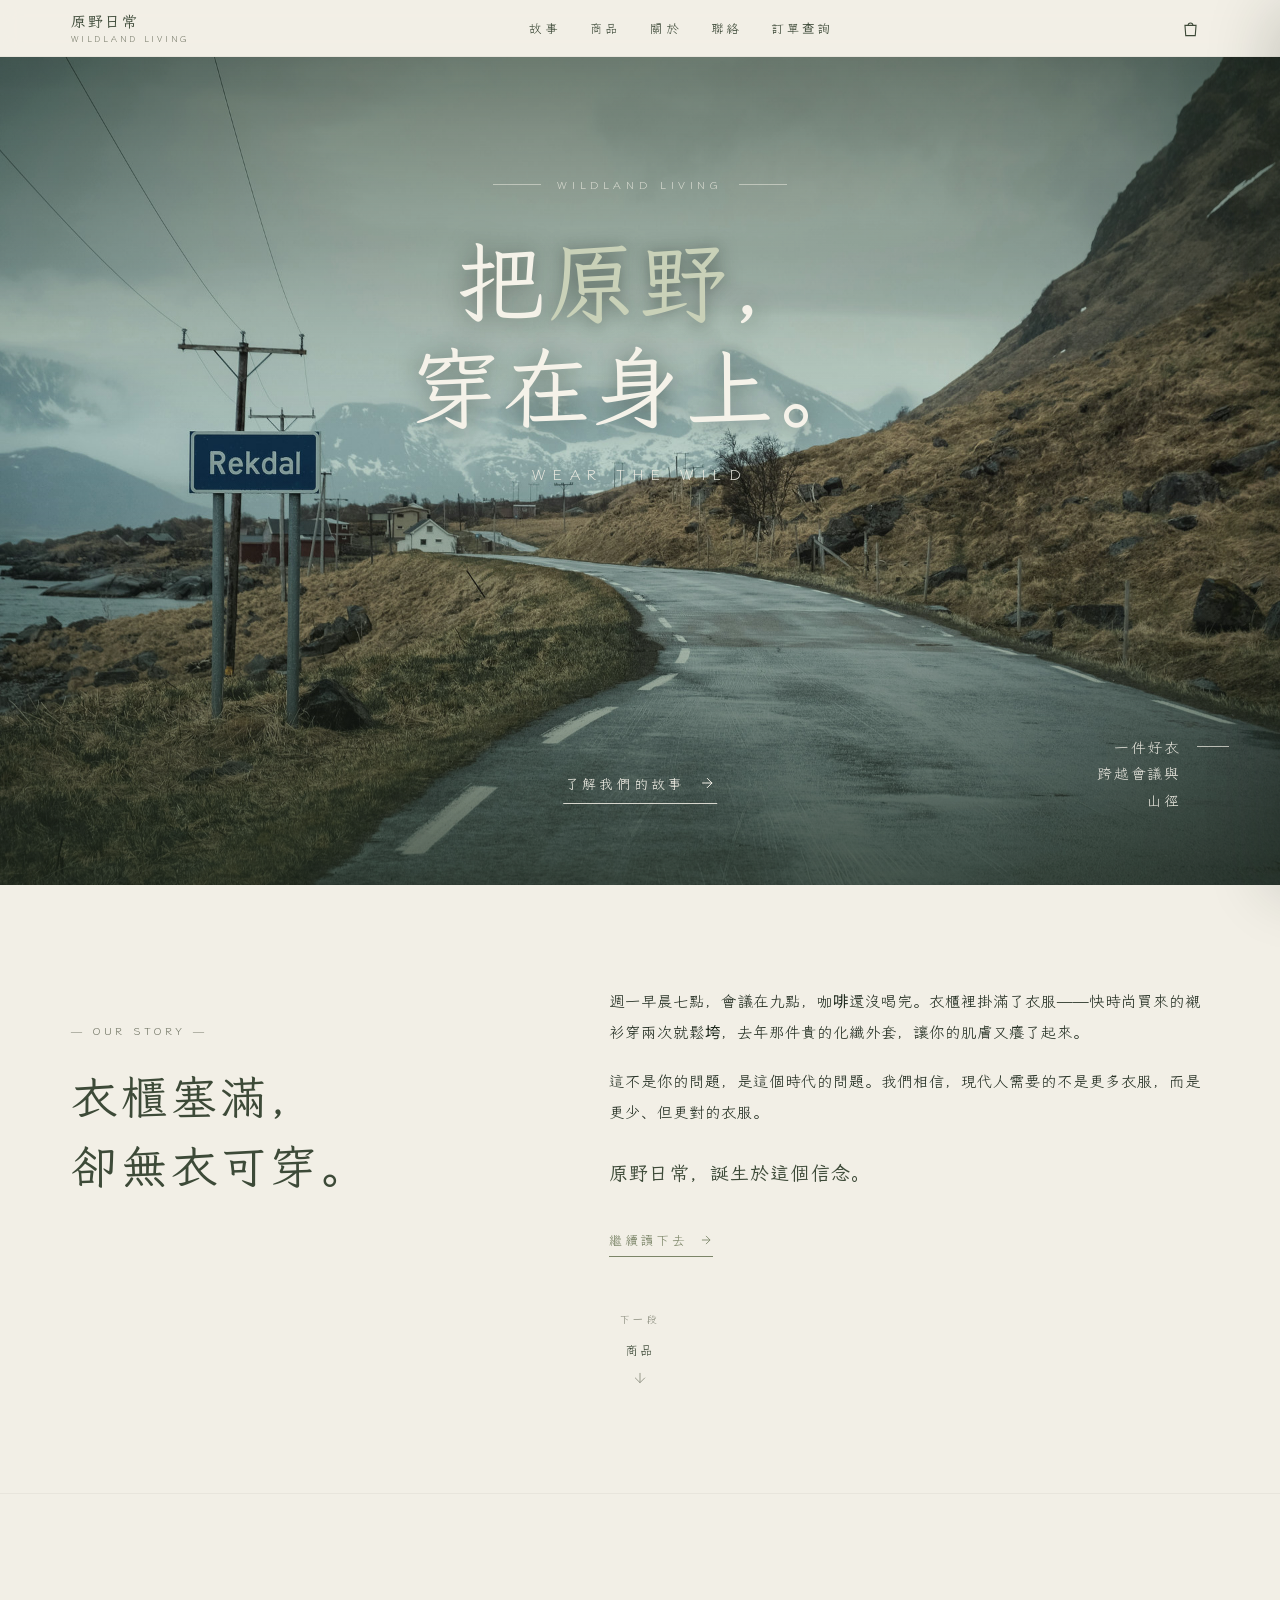
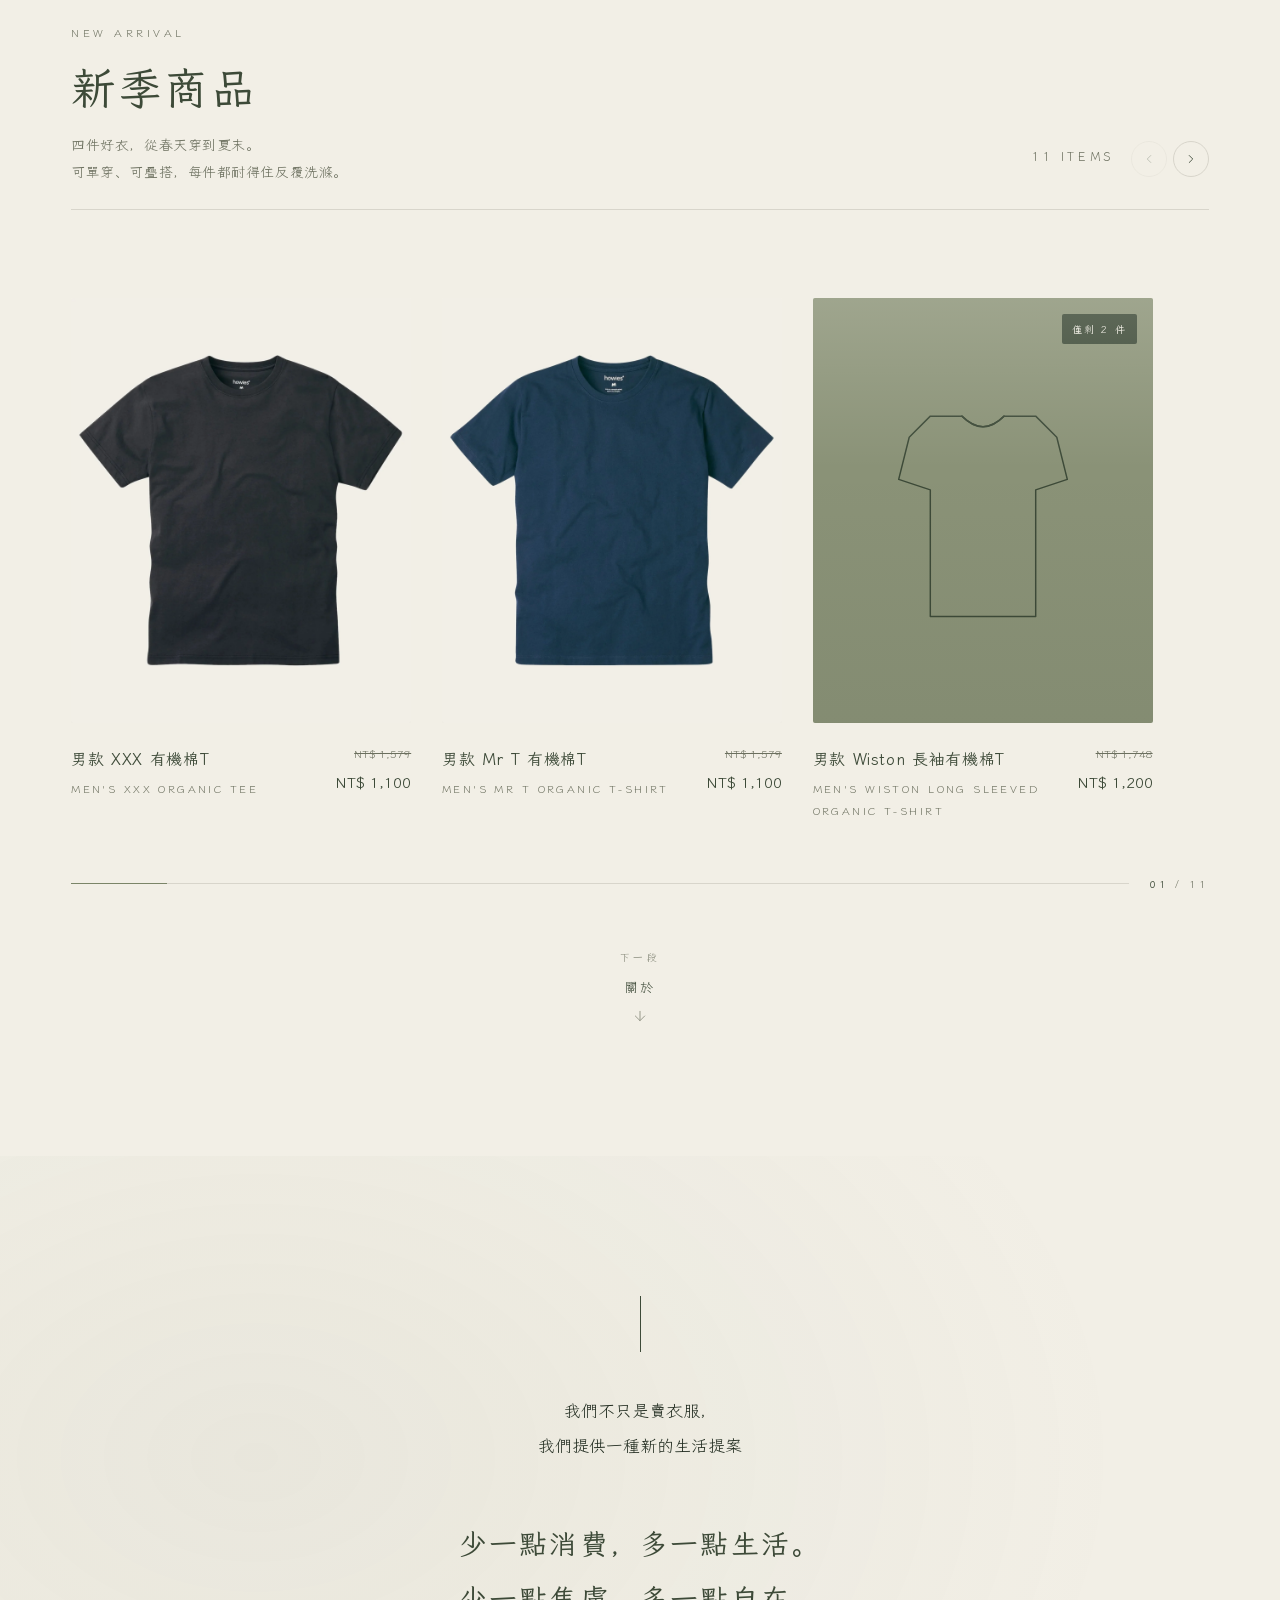
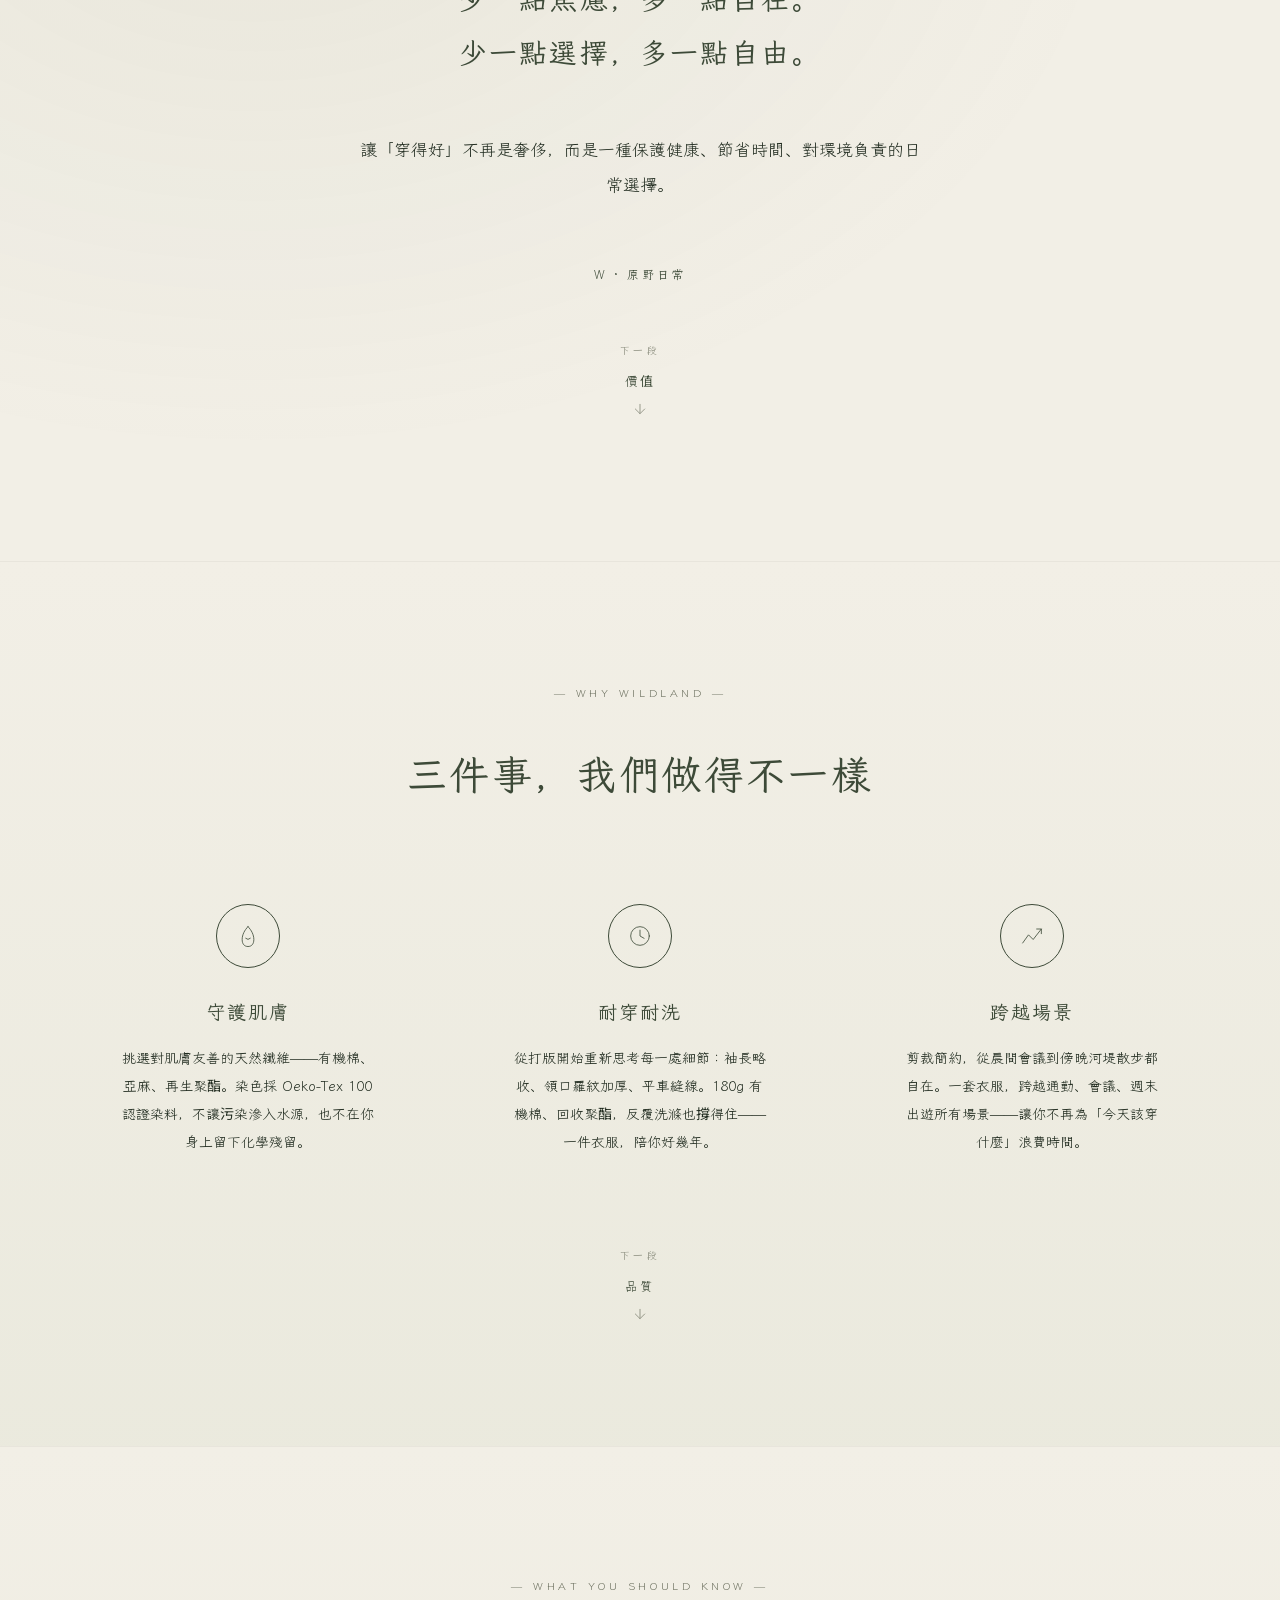
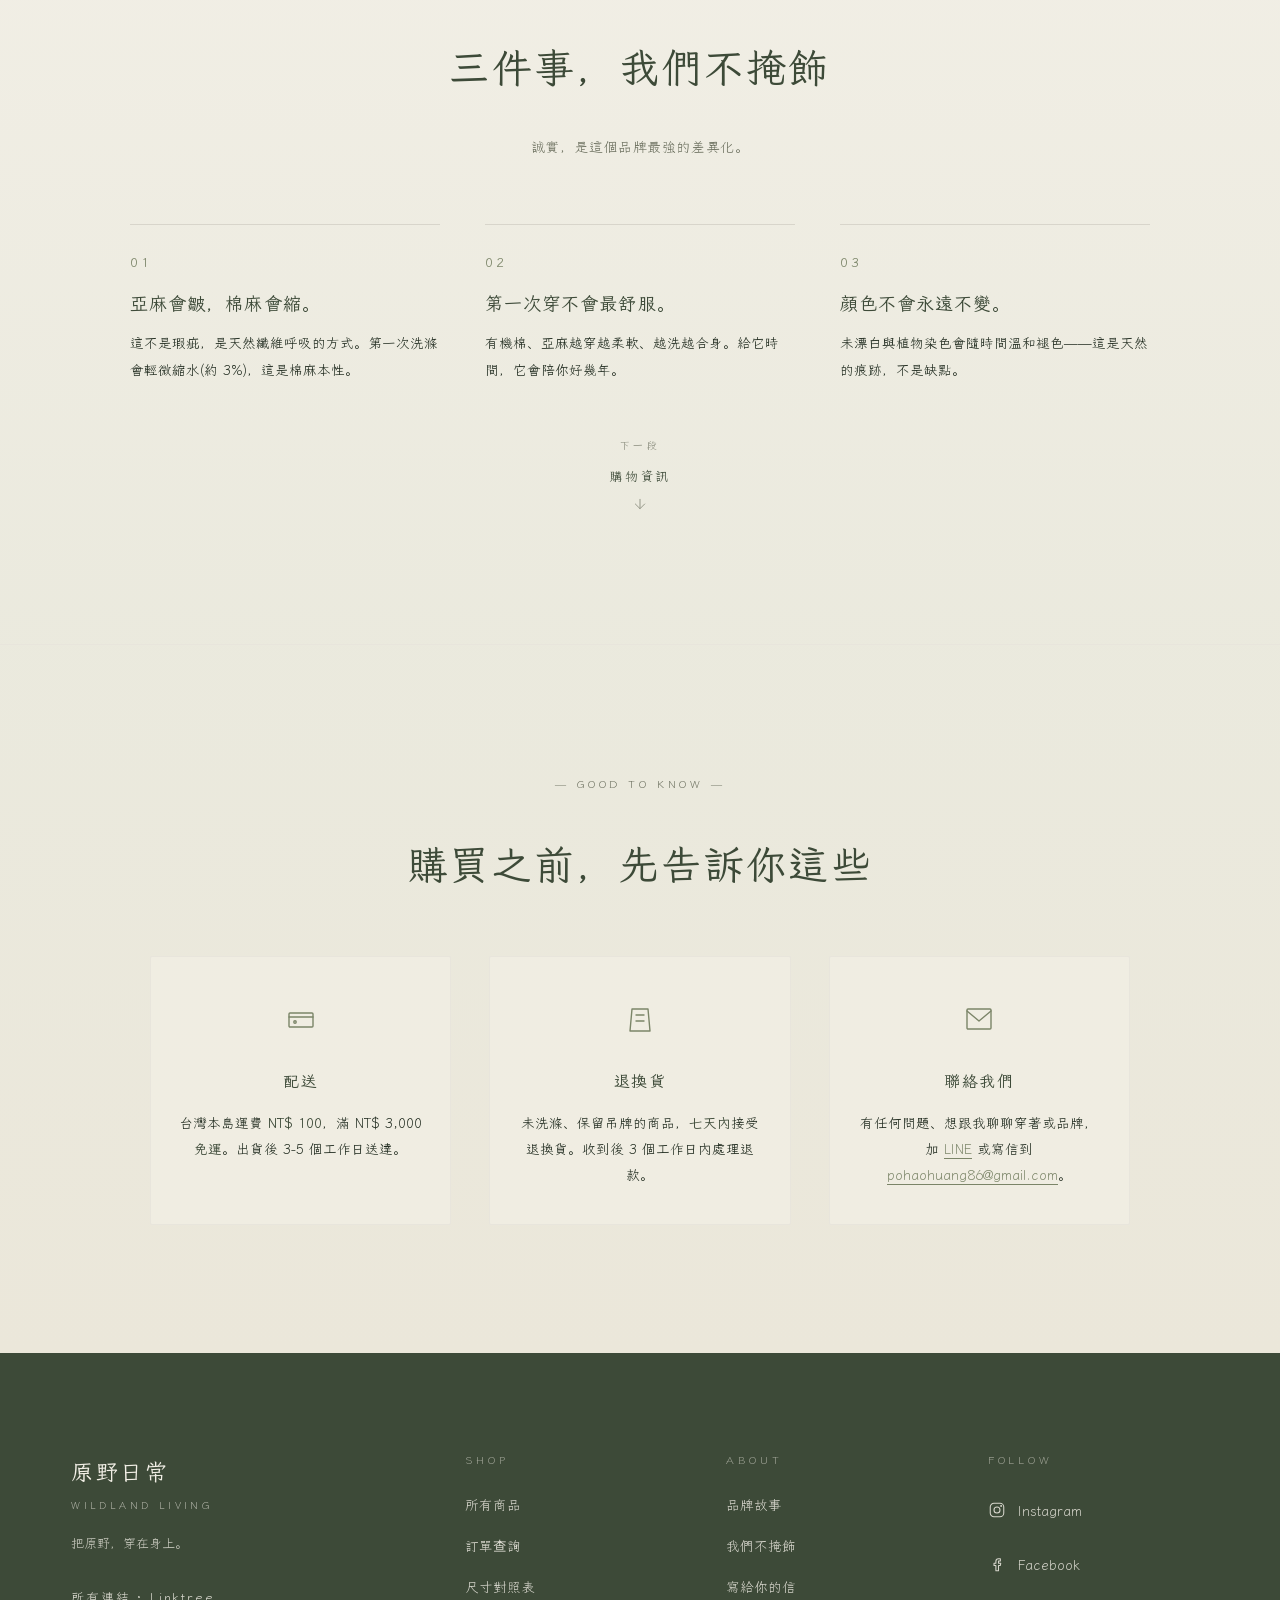
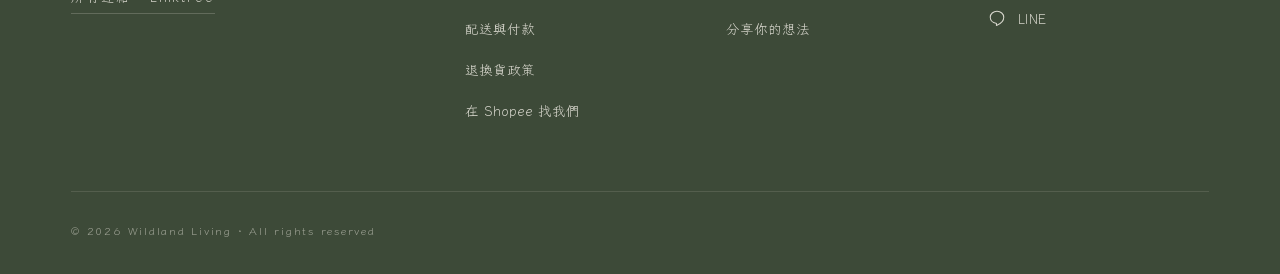
==== commit e4db2583: "Add files via upload" ====
--- a/index.html
+++ b/index.html
@@ -1395,7 +1395,7 @@
     care: '30°C 機洗',
     tone: 'C',
     sizeGuide: 'women',
-    images: ['images/03/main.webp']
+    images: ['images/05/main.webp']
   },
   {
     no: '06',
@@ -1429,7 +1429,7 @@
     care: '可機洗',
     tone: 'C',
     sizeGuide: 'men',
-    images: ['images/04/main.webp', 'images/04/hover.webp']
+    images: ['images/07/main.webp', 'images/07/hover.webp']
   },
   {
     no: '08',
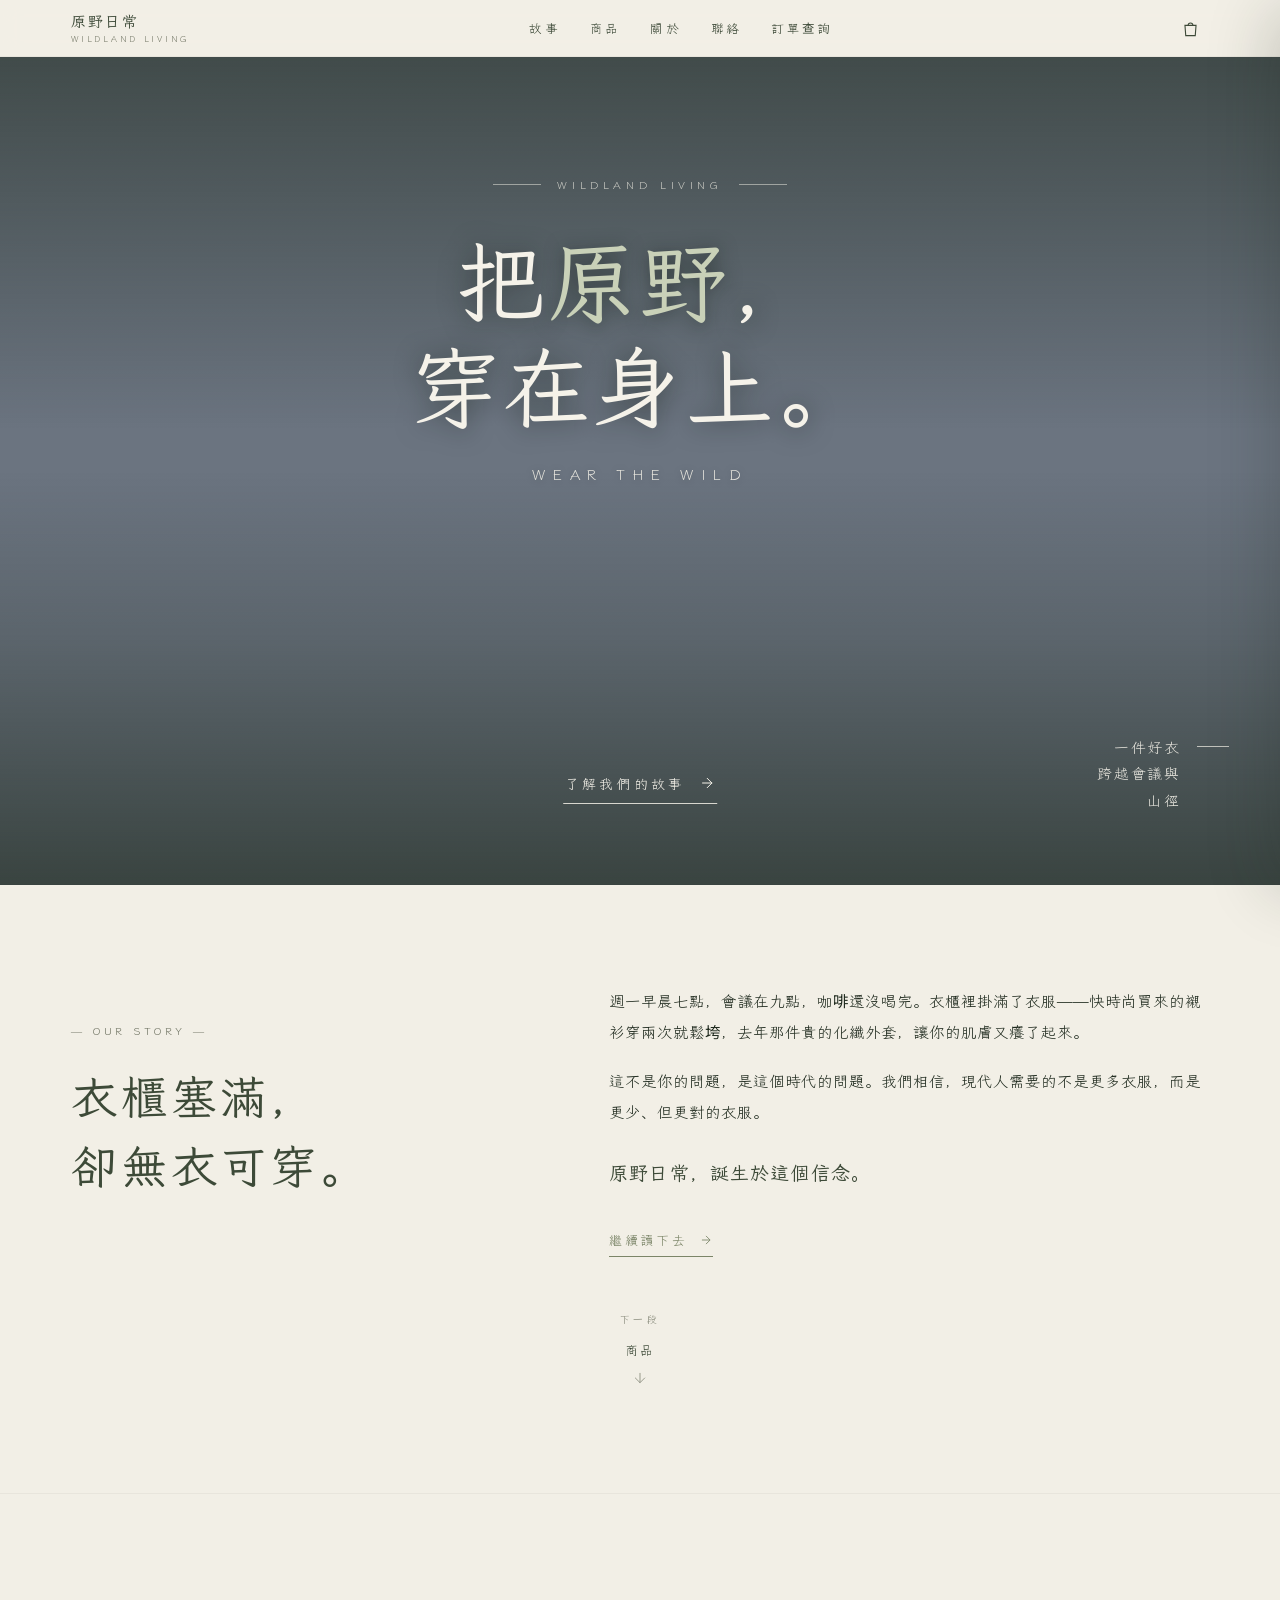
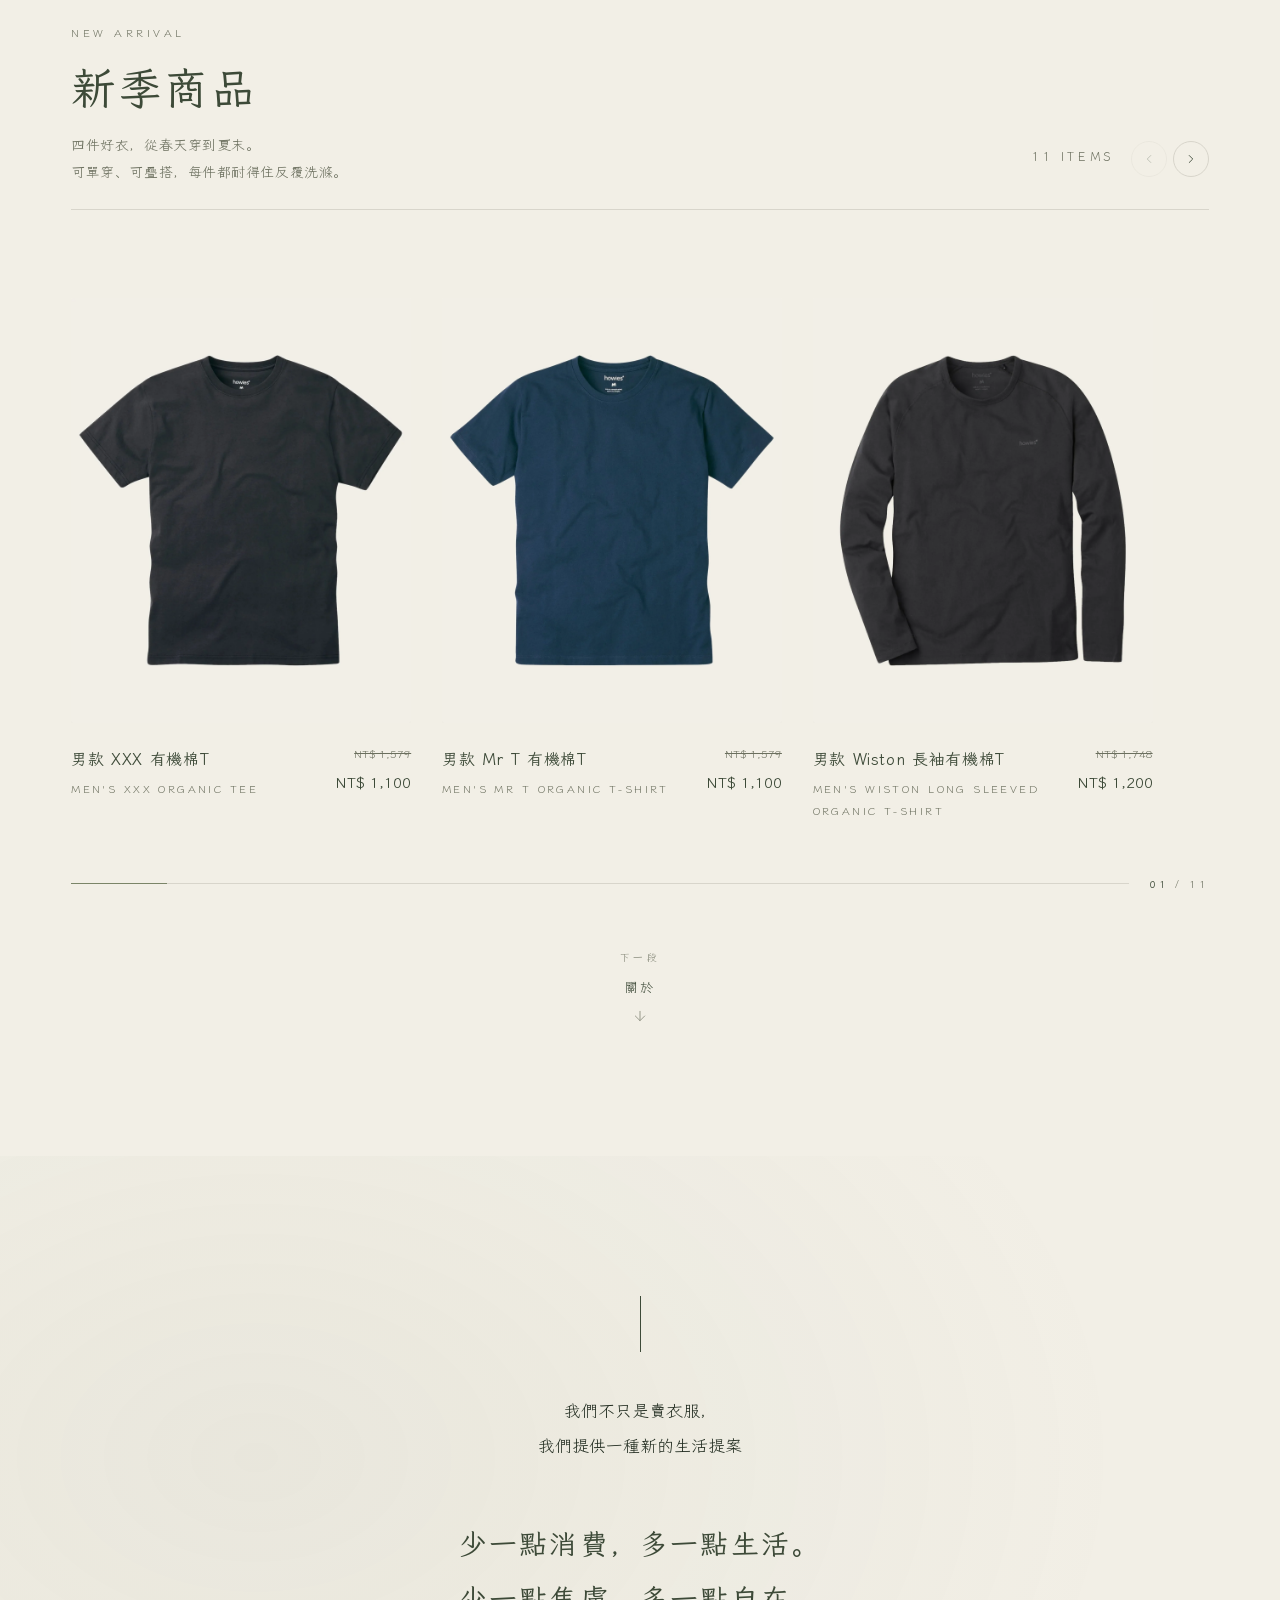
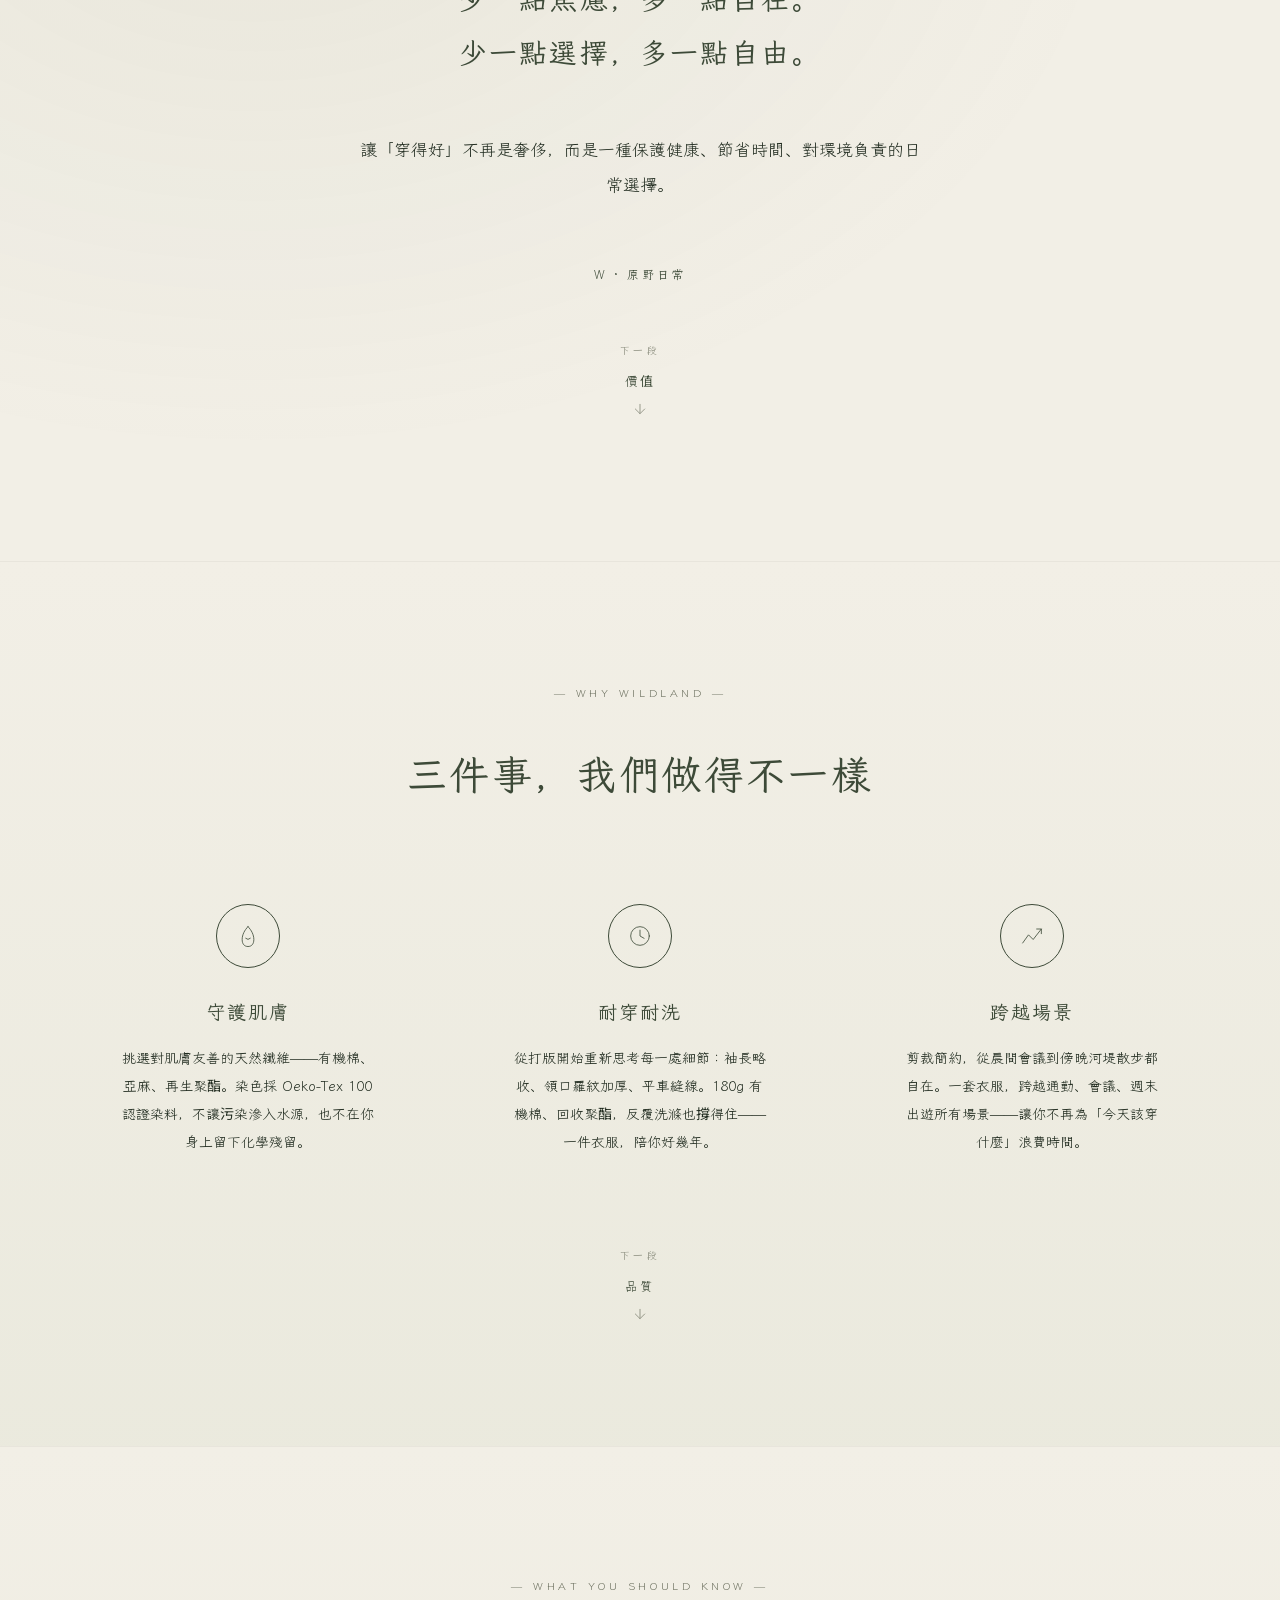
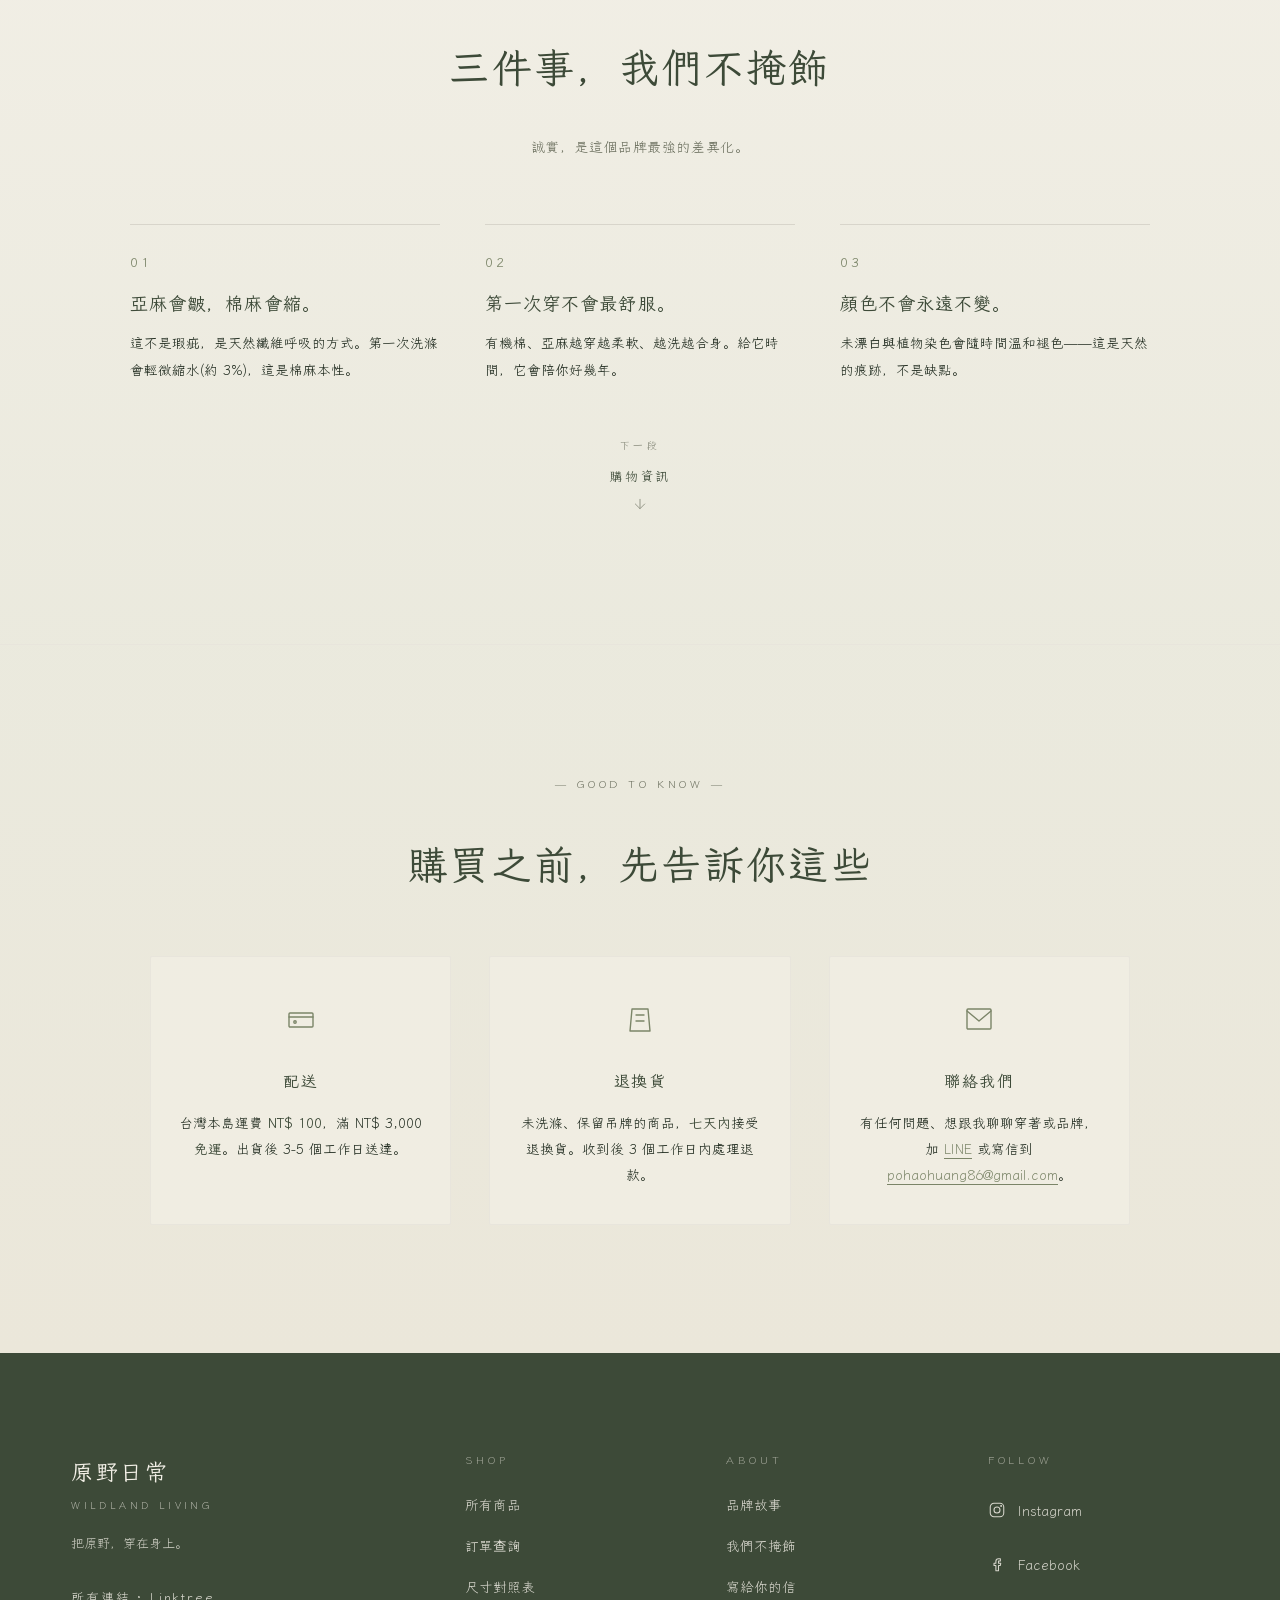
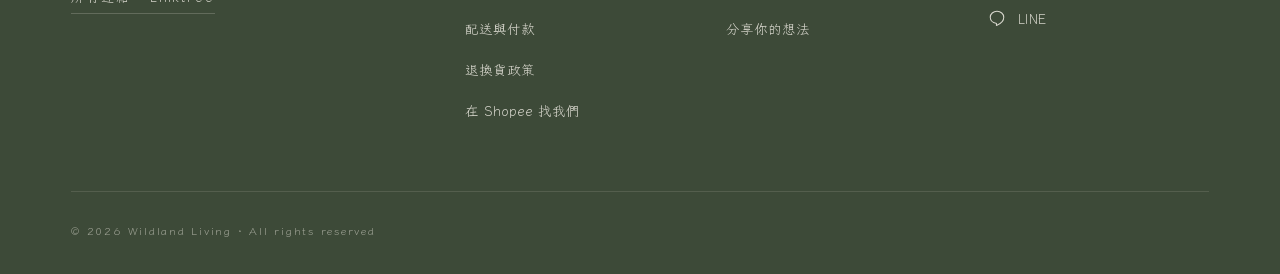
==== commit 55af3857: "Add files via upload" ====
--- a/index.html
+++ b/index.html
@@ -98,7 +98,8 @@
               "priceCurrency": "TWD",
               "price": "1100",
               "availability": "https://schema.org/InStock"
-            }
+            },
+            "image": "https://willie8601.github.io/wildland-living/images/01/square.jpg"
           }
         },
         {
@@ -119,7 +120,8 @@
               "priceCurrency": "TWD",
               "price": "1100",
               "availability": "https://schema.org/InStock"
-            }
+            },
+            "image": "https://willie8601.github.io/wildland-living/images/02/square.jpg"
           }
         },
         {
@@ -140,7 +142,8 @@
               "priceCurrency": "TWD",
               "price": "1200",
               "availability": "https://schema.org/InStock"
-            }
+            },
+            "image": "https://willie8601.github.io/wildland-living/images/03/square.jpg"
           }
         },
         {
@@ -161,7 +164,8 @@
               "priceCurrency": "TWD",
               "price": "3500",
               "availability": "https://schema.org/InStock"
-            }
+            },
+            "image": "https://willie8601.github.io/wildland-living/images/04/PortRoyale-square.jpg"
           }
         },
         {
@@ -182,7 +186,8 @@
               "priceCurrency": "TWD",
               "price": "1800",
               "availability": "https://schema.org/InStock"
-            }
+            },
+            "image": "https://willie8601.github.io/wildland-living/images/05/square.jpg"
           }
         },
         {
@@ -203,7 +208,8 @@
               "priceCurrency": "TWD",
               "price": "2100",
               "availability": "https://schema.org/InStock"
-            }
+            },
+            "image": "https://willie8601.github.io/wildland-living/images/06/Medrad-TotalEclipse-square.jpg"
           }
         },
         {
@@ -224,7 +230,8 @@
               "priceCurrency": "TWD",
               "price": "2580",
               "availability": "https://schema.org/InStock"
-            }
+            },
+            "image": "https://willie8601.github.io/wildland-living/images/07/square.jpg"
           }
         },
         {
@@ -245,7 +252,8 @@
               "priceCurrency": "TWD",
               "price": "2280",
               "availability": "https://schema.org/InStock"
-            }
+            },
+            "image": "https://willie8601.github.io/wildland-living/images/08/Whitland-PonderossaPine-1-square.jpg"
           }
         },
         {
@@ -266,7 +274,8 @@
               "priceCurrency": "TWD",
               "price": "2780",
               "availability": "https://schema.org/InStock"
-            }
+            },
+            "image": "https://willie8601.github.io/wildland-living/images/09/Prendergast-PonderossaPine-1-square.jpg"
           }
         },
         {
@@ -287,7 +296,8 @@
               "priceCurrency": "TWD",
               "price": "2780",
               "availability": "https://schema.org/InStock"
-            }
+            },
+            "image": "https://willie8601.github.io/wildland-living/images/10/Tyglyn-DarkShadowAvocado-1-square.jpg"
           }
         },
         {
@@ -308,7 +318,8 @@
               "priceCurrency": "TWD",
               "price": "4250",
               "availability": "https://schema.org/InStock"
-            }
+            },
+            "image": "https://willie8601.github.io/wildland-living/images/11/Whistler-GreenGables-1-square.jpg"
           }
         }
       ]
@@ -1361,7 +1372,7 @@
     care: '可機洗',
     tone: 'C',
     sizeGuide: 'men',
-    images: []
+    images: ['images/03/main.webp']
   },
   {
     no: '04',
@@ -1378,7 +1389,7 @@
     care: '30°C 機洗 · 建議自然晾乾',
     tone: 'C',
     sizeGuide: 'men',
-    images: []
+    images: ['images/04/PortRoyale-main.webp', 'images/04/TotalEclipse-main.webp']
   },
   {
     no: '05',
@@ -1412,7 +1423,7 @@
     care: '30°C 機洗 · 建議自然晾乾',
     tone: 'C',
     sizeGuide: 'men',
-    images: []
+    images: ['images/06/Medrad-TotalEclipse-main.webp', 'images/06/Medrad-PortRoyale-main.webp']
   },
   {
     no: '07',
@@ -1446,7 +1457,7 @@
     care: '可機洗',
     tone: 'C',
     sizeGuide: 'women',
-    images: []
+    images: ['images/08/Whitland-PonderossaPine-1-main.webp', 'images/08/Whitland-PonderossaPine-2-main.webp']
   },
   {
     no: '09',
@@ -1463,7 +1474,7 @@
     care: '可機洗',
     tone: 'C',
     sizeGuide: 'men',
-    images: []
+    images: ['images/09/Prendergast-PonderossaPine-1-main.webp', 'images/09/Prendergast-PonderossaPine-2-main.webp']
   },
   {
     no: '10',
@@ -1480,7 +1491,7 @@
     care: '可機洗',
     tone: 'C',
     sizeGuide: 'men',
-    images: []
+    images: ['images/10/Tyglyn-DarkShadowAvocado-1-main.webp', 'images/10/Tyglyn-DarkShadowAvocado-2-main.webp']
   },
   {
     no: '11',
@@ -1497,7 +1508,7 @@
     care: '可機洗',
     tone: 'C',
     sizeGuide: 'men',
-    images: []
+    images: ['images/11/Whistler-GreenGables-1-main.webp', 'images/11/Whistler-GreenGables-3-main.webp']
   }
 ];
 
